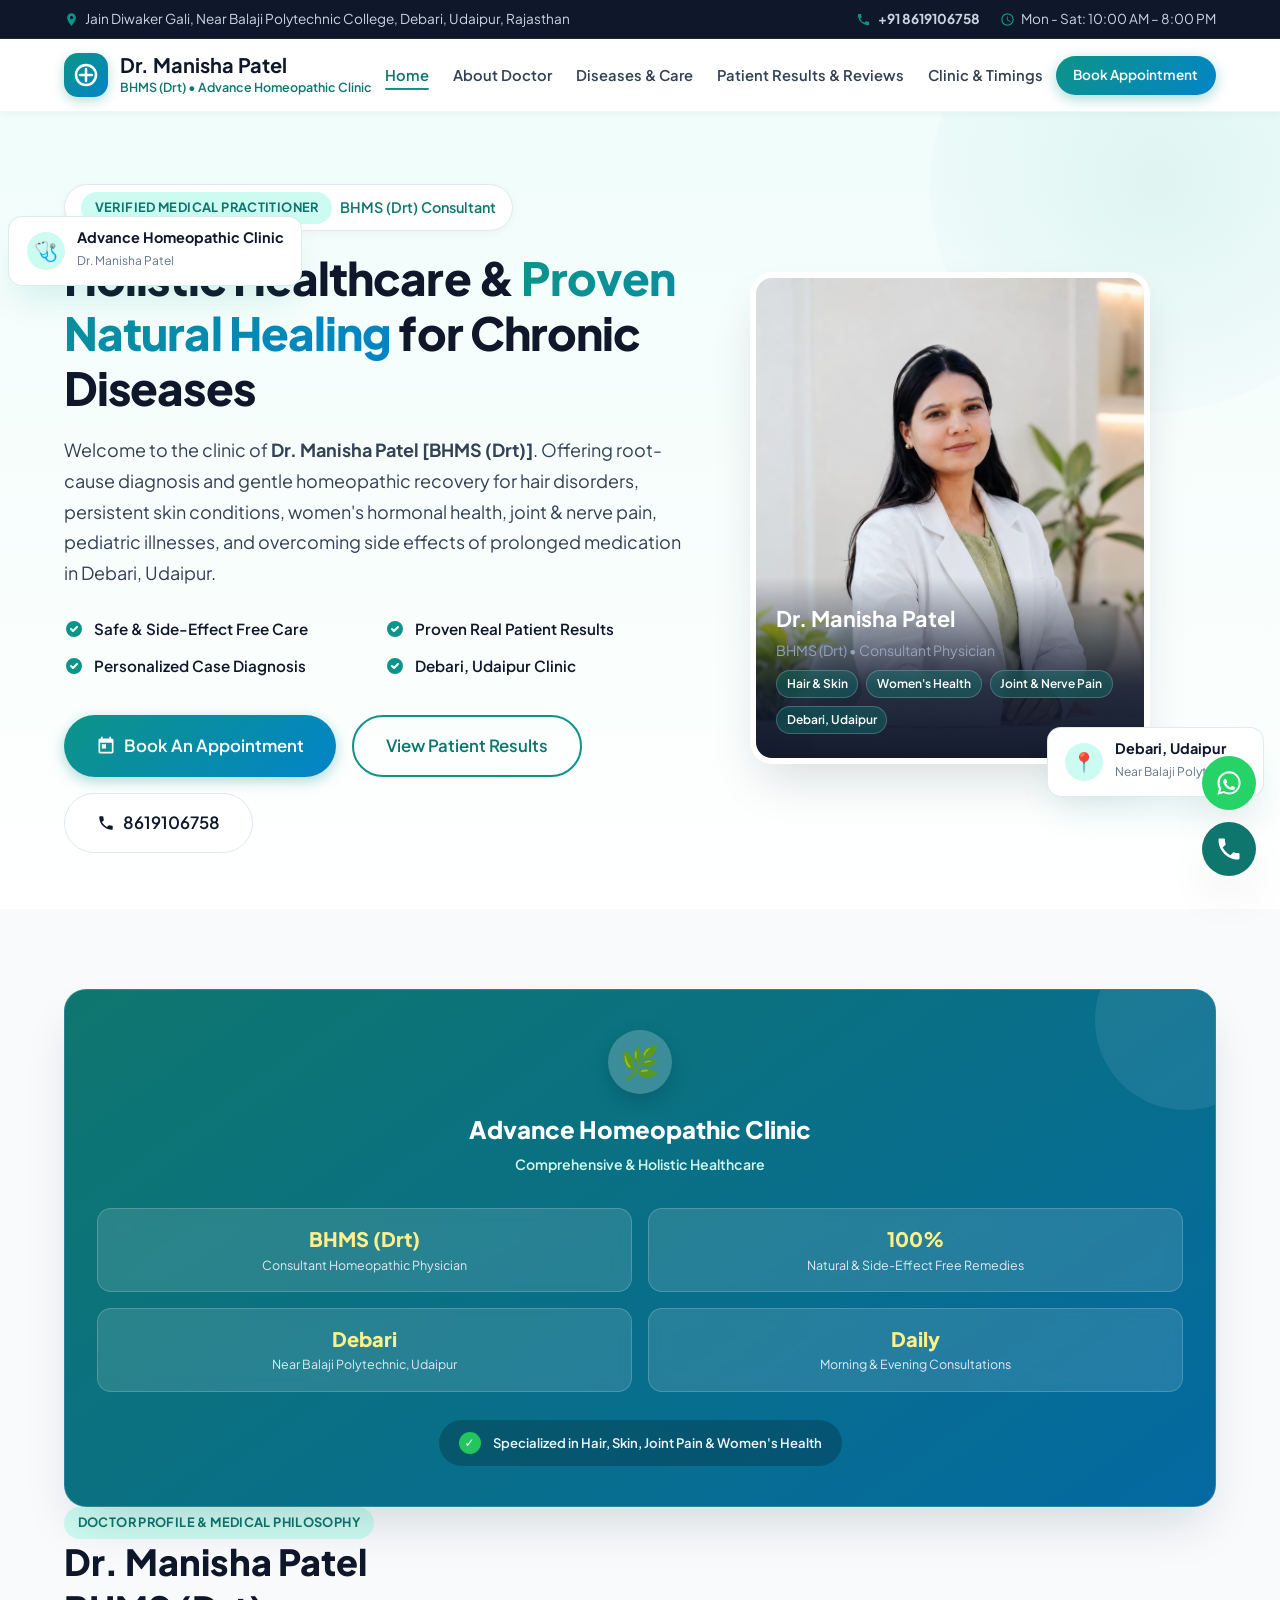
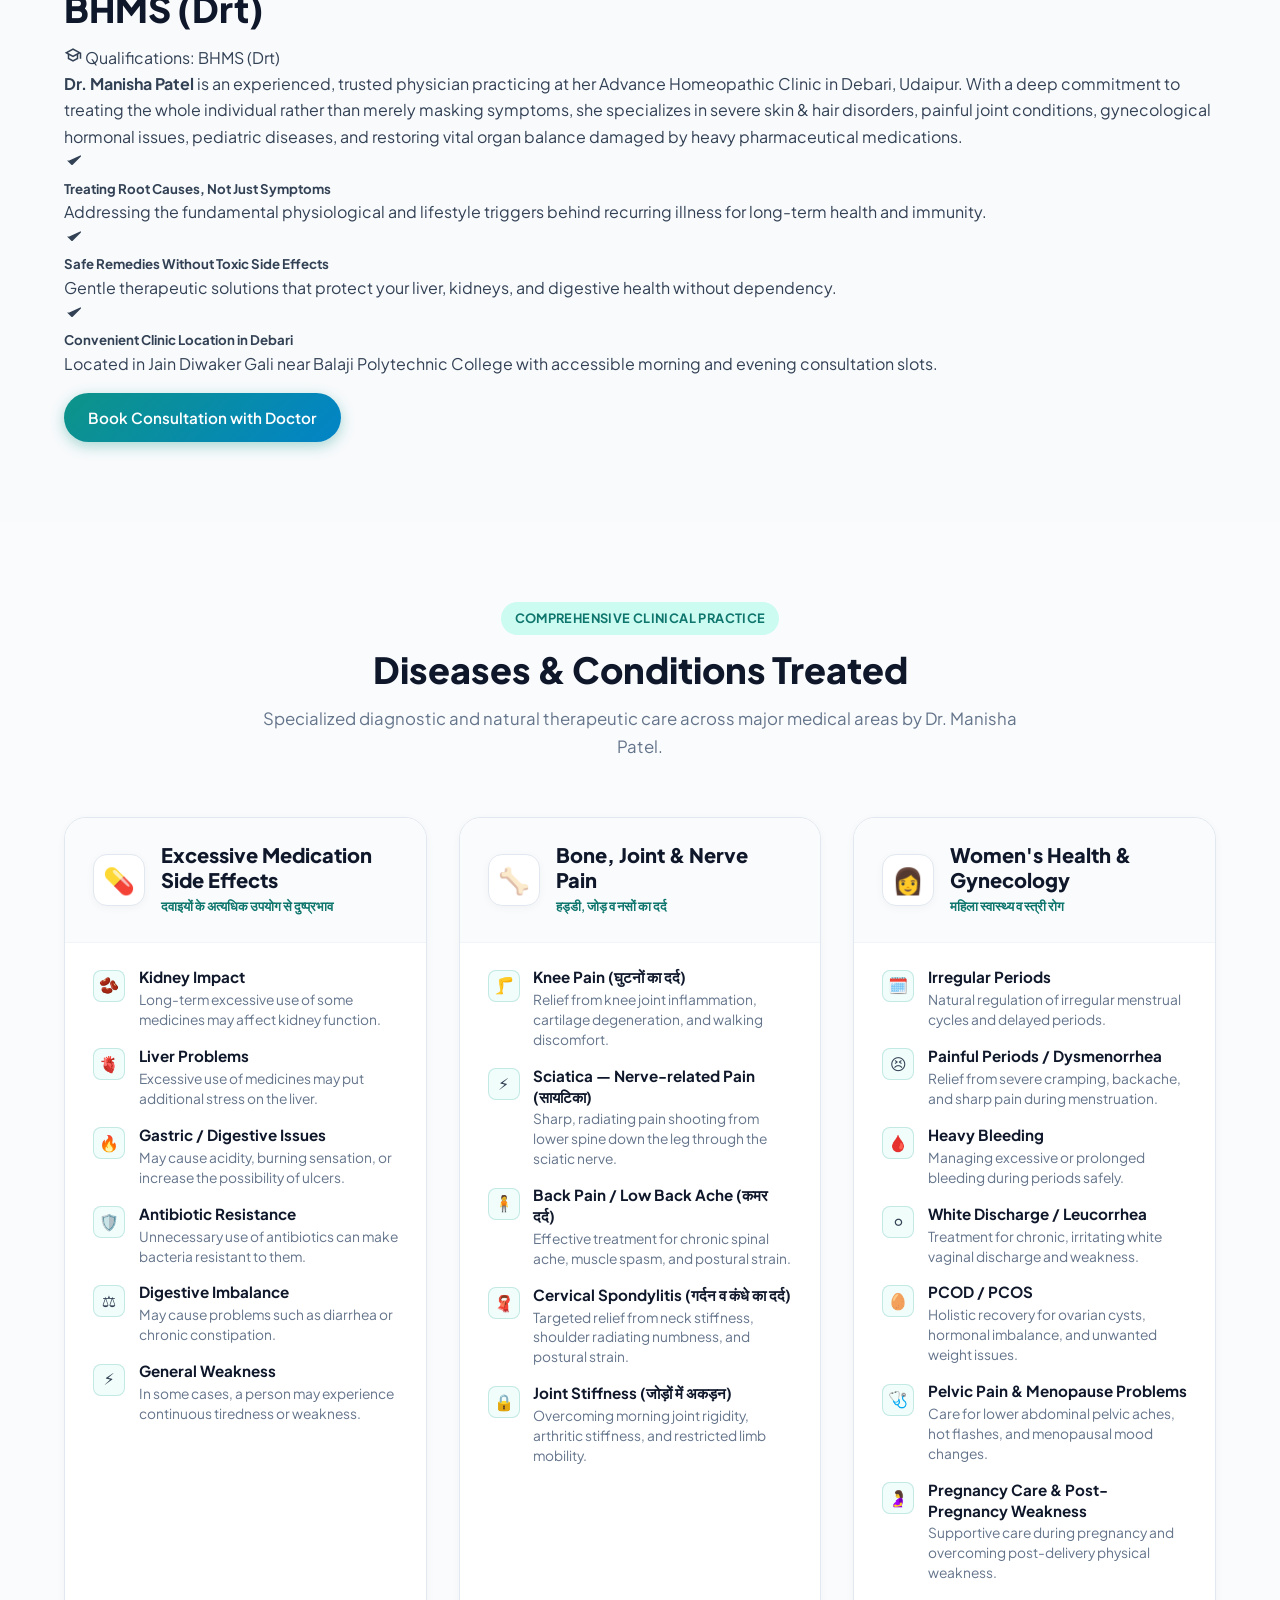
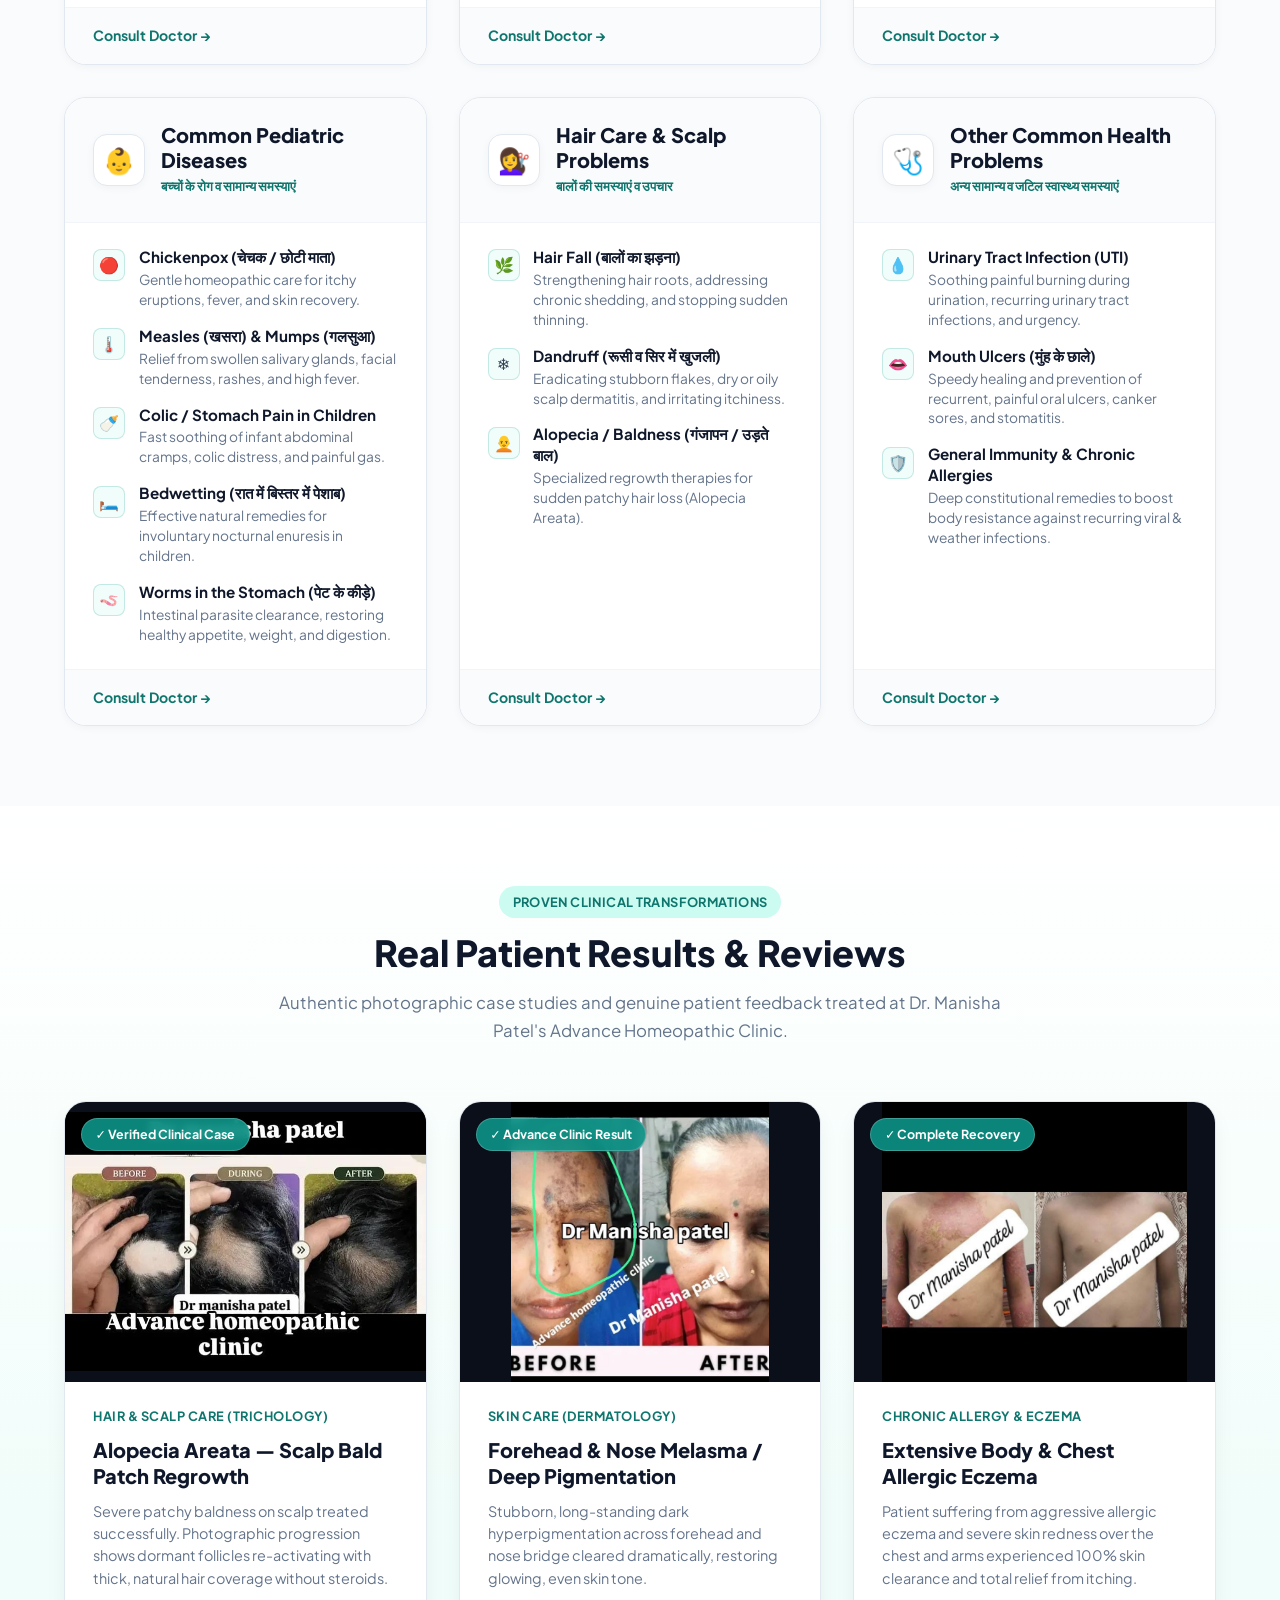
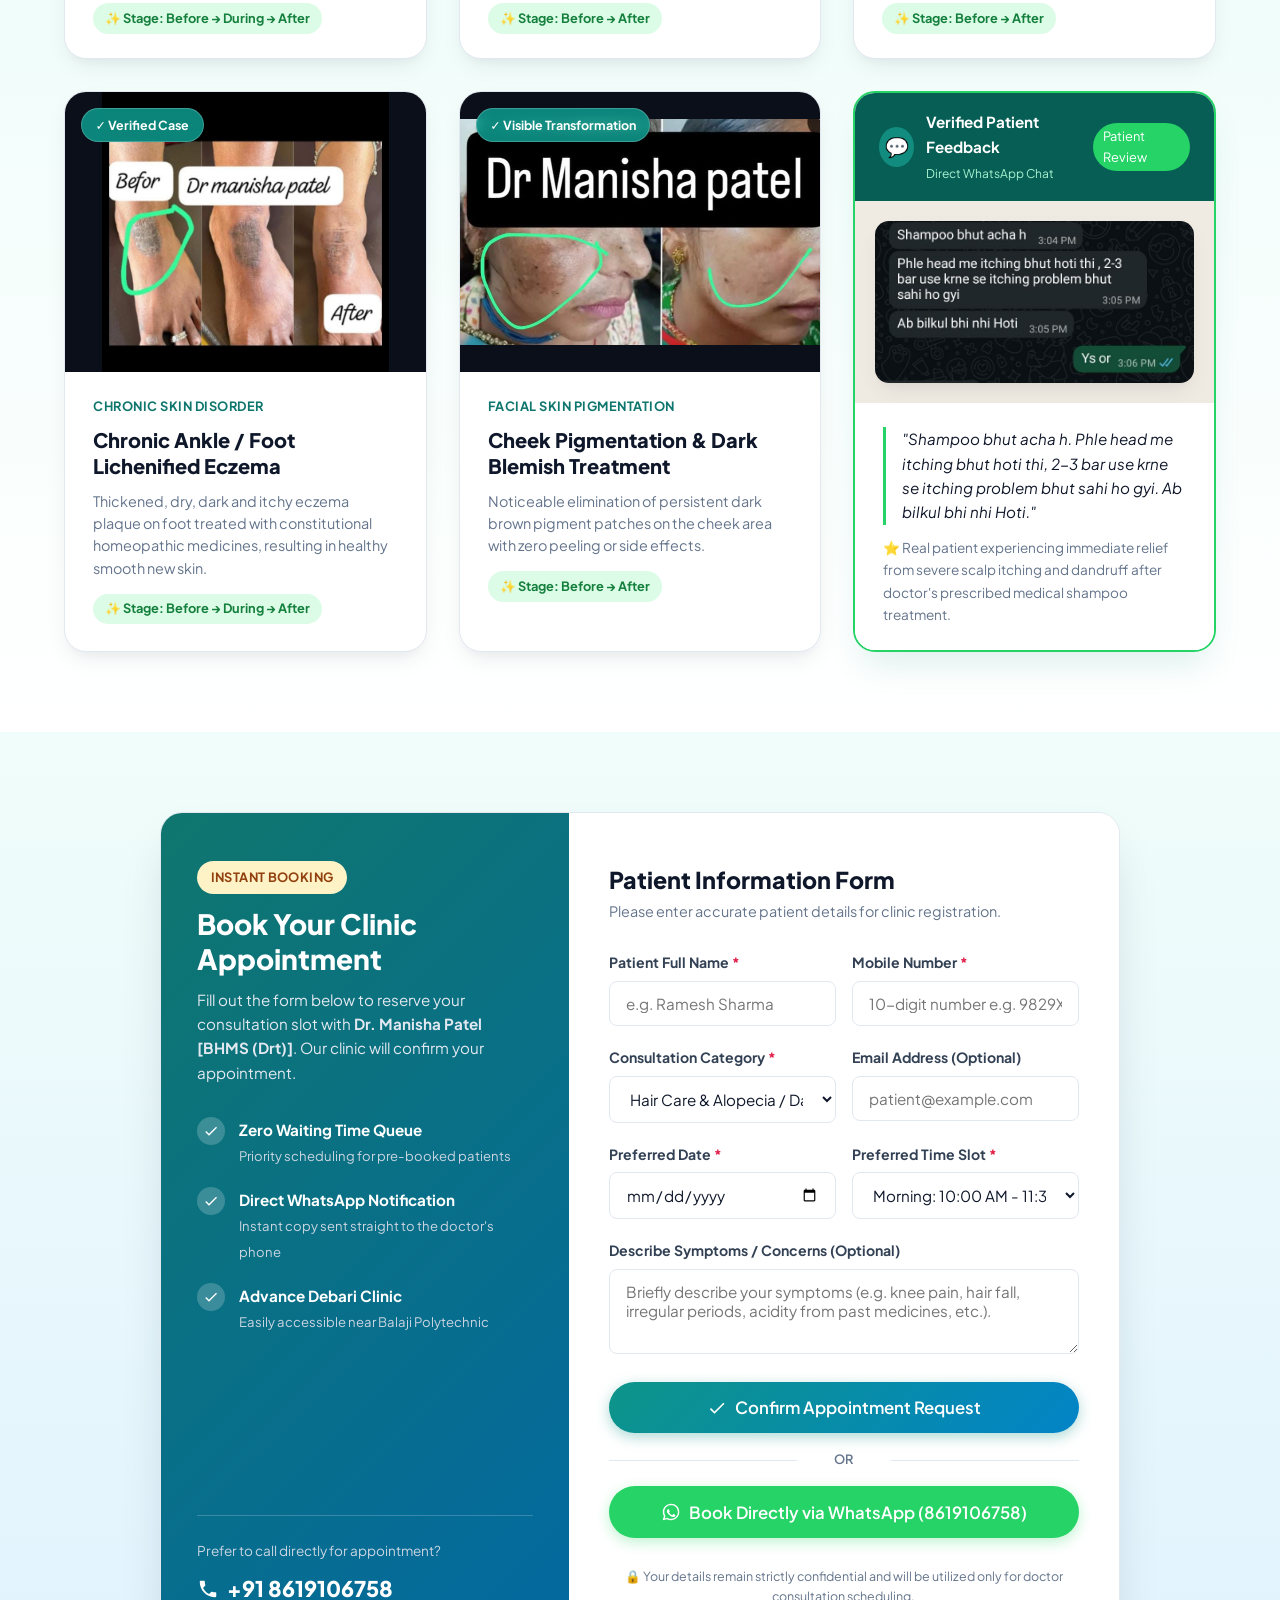
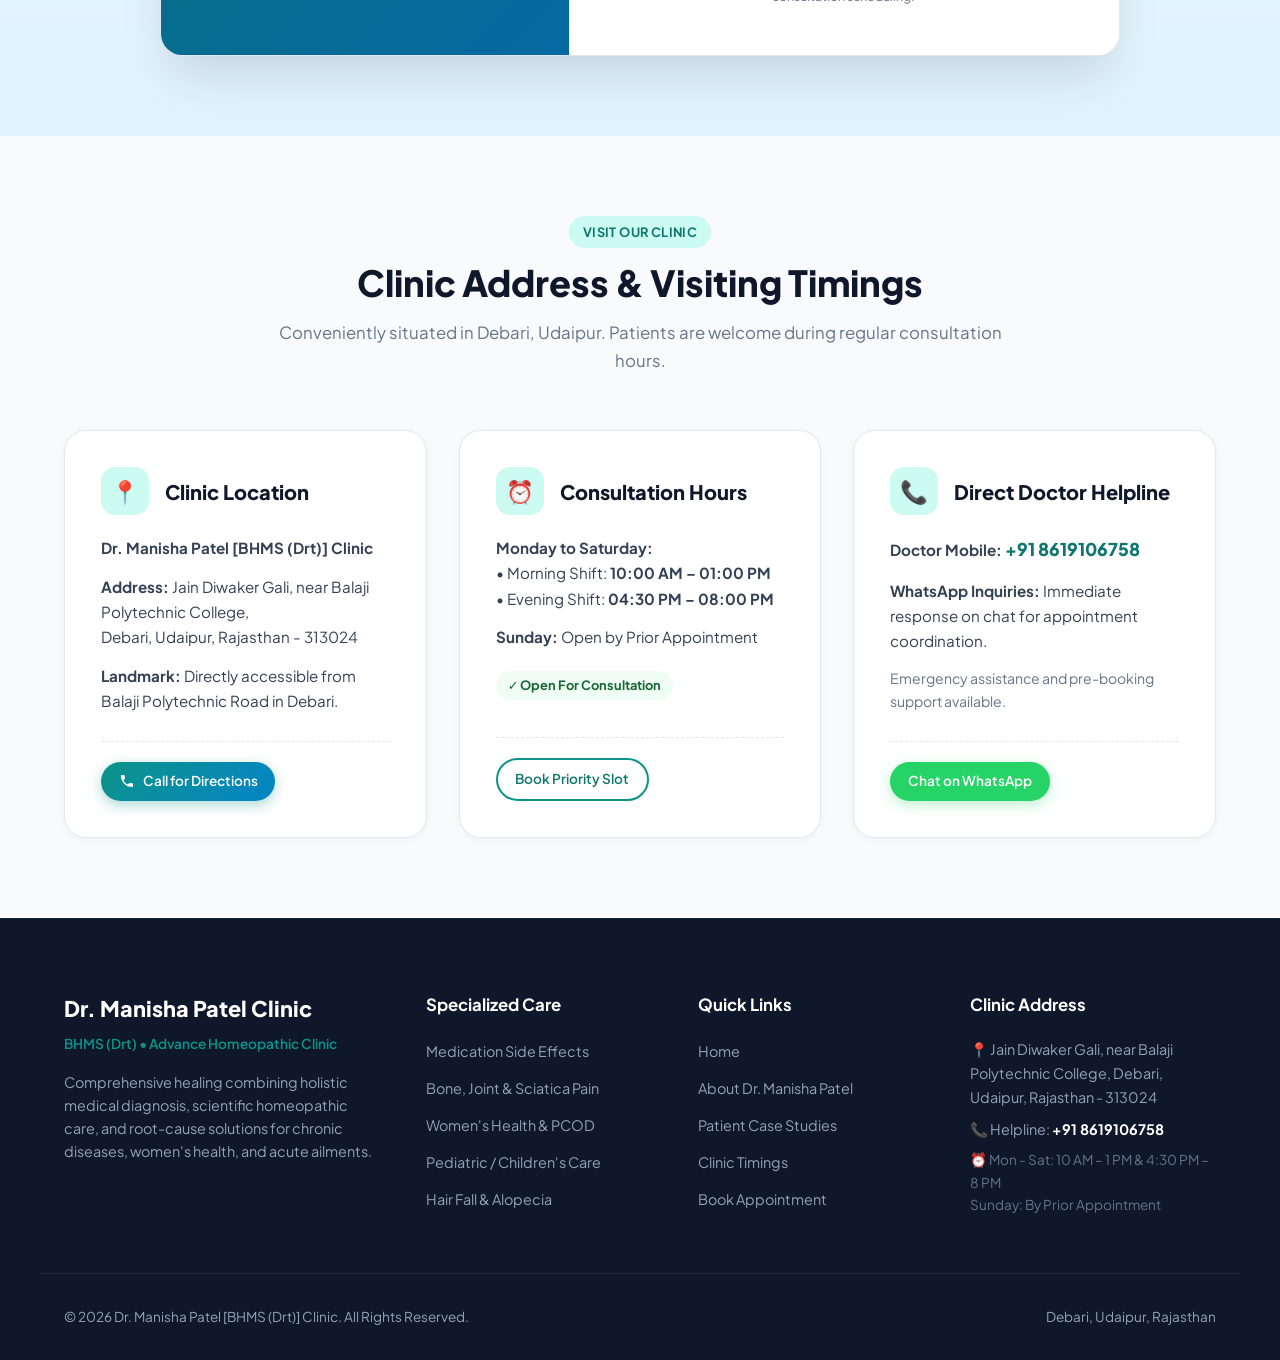
==== index.html @ d6e76f6c "Initial commit: Dr. Manisha Patel Clinic website with disease catalog, patient case studies, and app" ====
<!DOCTYPE html>
<html lang="en">
<head>
  <meta charset="UTF-8">
  <meta name="viewport" content="width=device-width, initial-scale=1.0">
  <title>Dr. Manisha Patel | BHMS (Drt) - Advance Homeopathic Clinic, Debari, Udaipur</title>
  <meta name="description" content="Official website of Dr. Manisha Patel (BHMS Drt) - Advance Homeopathic Clinic in Debari, Udaipur. Specialized in Hair, Skin, Women's Health, Joint Pain, Pediatric care and treatment of chronic side effects.">
  <meta name="keywords" content="Dr Manisha Patel, BHMS Drt, Advance Homeopathic Clinic Debari Udaipur, Hair Specialist, Skin Specialist, Joint Pain, PCOD PCOS Udaipur, Balaji Polytechnic Debari">

  <!-- Google Fonts -->
  <link rel="preconnect" href="https://fonts.googleapis.com">
  <link rel="preconnect" href="https://fonts.gstatic.com" crossorigin>
  <link href="https://fonts.googleapis.com/css2?family=Plus+Jakarta+Sans:wght@400;500;600;700;800&display=swap" rel="stylesheet">

  <!-- Custom CSS -->
  <link rel="stylesheet" href="assets/css/style.css">
</head>
<body>

  <!-- Top Announcement / Quick Contact Bar -->
  <aside class="top-bar" aria-label="Quick Contact Bar">
    <div class="container top-bar-content">
      <div class="top-bar-left">
        <span class="top-bar-item">
          <svg viewBox="0 0 24 24"><path d="M12 2C8.13 2 5 5.13 5 9c0 5.25 7 13 7 13s7-7.75 7-13c0-3.87-3.13-7-7-7zm0 9.5c-1.38 0-2.5-1.12-2.5-2.5s1.12-2.5 2.5-2.5 2.5 1.12 2.5 2.5-1.12 2.5-2.5 2.5z"/></svg>
          Jain Diwaker Gali, Near Balaji Polytechnic College, Debari, Udaipur, Rajasthan
        </span>
      </div>
      <div class="top-bar-right">
        <a href="tel:8619106758" class="top-bar-item">
          <svg viewBox="0 0 24 24"><path d="M6.62 10.79c1.44 2.83 3.76 5.14 6.59 6.59l2.2-2.2c.27-.27.67-.36 1.02-.24 1.12.37 2.33.57 3.57.57.55 0 1 .45 1 1V20c0 .55-.45 1-1 1-9.39 0-17-7.61-17-17 0-.55.45-1 1-1h3.5c.55 0 1 .45 1 1 0 1.25.2 2.45.57 3.57.11.35.03.74-.25 1.02l-2.2 2.2z"/></svg>
          <strong>+91 8619106758</strong>
        </a>
        <span class="top-bar-item">
          <svg viewBox="0 0 24 24"><path d="M11.99 2C6.47 2 2 6.48 2 12s4.47 10 9.99 10C17.52 22 22 17.52 22 12S17.52 2 11.99 2zM12 20c-4.42 0-8-3.58-8-8s3.58-8 8-8 8 3.58 8 8-3.58 8-8 8zm.5-13H11v6l5.25 3.15.75-1.23-4.5-2.67z"/></svg>
          Mon - Sat: 10:00 AM – 8:00 PM
        </span>
      </div>
    </div>
  </aside>

  <!-- Main Navigation Header -->
  <header class="site-header">
    <div class="container nav-container">
      <a href="#home" class="brand-logo">
        <div class="brand-icon">
          <svg viewBox="0 0 24 24" fill="none" stroke="currentColor" stroke-width="2.5" stroke-linecap="round" stroke-linejoin="round">
            <path d="M12 6v12M6 12h12"/>
            <circle cx="12" cy="12" r="10"/>
          </svg>
        </div>
        <div class="brand-text">
          <h1>Dr. Manisha Patel</h1>
          <span>BHMS (Drt) • Advance Homeopathic Clinic</span>
        </div>
      </a>

      <!-- Desktop & Mobile Nav Menu -->
      <nav>
        <ul class="nav-menu" id="navMenu">
          <li><a href="#home" class="nav-link active">Home</a></li>
          <li><a href="#about" class="nav-link">About Doctor</a></li>
          <li><a href="#treatments" class="nav-link">Diseases &amp; Care</a></li>
          <li><a href="#patient-results" class="nav-link">Patient Results &amp; Reviews</a></li>
          <li><a href="#location" class="nav-link">Clinic &amp; Timings</a></li>
        </ul>
      </nav>

      <div class="nav-actions">
        <a href="#appointment" class="btn btn-primary btn-sm">Book Appointment</a>
        <button class="mobile-toggle" id="mobileToggle" aria-label="Toggle navigation menu">
          <svg width="26" height="26" fill="currentColor" viewBox="0 0 24 24">
            <path d="M3 18h18v-2H3v2zm0-5h18v-2H3v2zm0-7v2h18V6H3z"/>
          </svg>
        </button>
      </div>
    </div>
  </header>

  <!-- Hero Section -->
  <section id="home" class="hero-section">
    <div class="container hero-grid">
      <!-- Left Content -->
      <div class="hero-content">
        <div class="hero-doctor-badge">
          <span class="badge badge-teal">Verified Medical Practitioner</span>
          <span>BHMS (Drt) Consultant</span>
        </div>

        <h2 class="hero-title">
          Holistic Healthcare &amp; <span class="highlight">Proven Natural Healing</span> for Chronic Diseases
        </h2>

        <p class="hero-desc">
          Welcome to the clinic of <strong>Dr. Manisha Patel [BHMS (Drt)]</strong>. Offering root-cause diagnosis and gentle homeopathic recovery for hair disorders, persistent skin conditions, women's hormonal health, joint &amp; nerve pain, pediatric illnesses, and overcoming side effects of prolonged medication in Debari, Udaipur.
        </p>

        <div class="hero-features">
          <div class="hero-feature-item">
            <svg width="20" height="20" fill="currentColor" viewBox="0 0 20 20"><path fill-rule="evenodd" d="M10 18a8 8 0 100-16 8 8 0 000 16zm3.707-9.293a1 1 0 00-1.414-1.414L9 10.586 7.707 9.293a1 1 0 00-1.414 1.414l2 2a1 1 0 001.414 0l4-4z" clip-rule="evenodd"/></svg>
            <span>Safe &amp; Side-Effect Free Care</span>
          </div>
          <div class="hero-feature-item">
            <svg width="20" height="20" fill="currentColor" viewBox="0 0 20 20"><path fill-rule="evenodd" d="M10 18a8 8 0 100-16 8 8 0 000 16zm3.707-9.293a1 1 0 00-1.414-1.414L9 10.586 7.707 9.293a1 1 0 00-1.414 1.414l2 2a1 1 0 001.414 0l4-4z" clip-rule="evenodd"/></svg>
            <span>Proven Real Patient Results</span>
          </div>
          <div class="hero-feature-item">
            <svg width="20" height="20" fill="currentColor" viewBox="0 0 20 20"><path fill-rule="evenodd" d="M10 18a8 8 0 100-16 8 8 0 000 16zm3.707-9.293a1 1 0 00-1.414-1.414L9 10.586 7.707 9.293a1 1 0 00-1.414 1.414l2 2a1 1 0 001.414 0l4-4z" clip-rule="evenodd"/></svg>
            <span>Personalized Case Diagnosis</span>
          </div>
          <div class="hero-feature-item">
            <svg width="20" height="20" fill="currentColor" viewBox="0 0 20 20"><path fill-rule="evenodd" d="M10 18a8 8 0 100-16 8 8 0 000 16zm3.707-9.293a1 1 0 00-1.414-1.414L9 10.586 7.707 9.293a1 1 0 00-1.414 1.414l2 2a1 1 0 001.414 0l4-4z" clip-rule="evenodd"/></svg>
            <span>Debari, Udaipur Clinic</span>
          </div>
        </div>

        <div class="hero-cta-group">
          <a href="#appointment" class="btn btn-primary btn-lg">
            <svg width="20" height="20" fill="currentColor" viewBox="0 0 24 24"><path d="M19 3h-1V1h-2v2H8V1H6v2H5c-1.11 0-2 .9-2 2v14c0 1.1.89 2 2 2h14c1.1 0 2-.9 2-2V5c0-1.1-.9-2-2-2zm0 16H5V8h14v11zM7 10h5v5H7z"/></svg>
            Book An Appointment
          </a>
          <a href="#patient-results" class="btn btn-outline btn-lg">
            View Patient Results
          </a>
          <a href="tel:8619106758" class="btn btn-phone btn-lg">
            <svg width="18" height="18" fill="currentColor" viewBox="0 0 24 24"><path d="M6.62 10.79c1.44 2.83 3.76 5.14 6.59 6.59l2.2-2.2c.27-.27.67-.36 1.02-.24 1.12.37 2.33.57 3.57.57.55 0 1 .45 1 1V20c0 .55-.45 1-1 1-9.39 0-17-7.61-17-17 0-.55.45-1 1-1h3.5c.55 0 1 .45 1 1 0 1.25.2 2.45.57 3.57.11.35.03.74-.25 1.02l-2.2 2.2z"/></svg>
            8619106758
          </a>
        </div>
      </div>

      <!-- Right Doctor Portrait Card -->
      <div class="hero-image-wrapper">
        <div class="floating-badge badge-top-left">
          <div class="floating-badge-icon">🩺</div>
          <div class="floating-badge-text">
            <strong>Advance Homeopathic Clinic</strong>
            <span>Dr. Manisha Patel</span>
          </div>
        </div>

        <div class="doctor-photo-card">
          <img src="assets/images/dr-manisha.jpg" alt="Dr. Manisha Patel BHMS Drt" width="400" height="480">
          <div class="photo-overlay-info">
            <h3>Dr. Manisha Patel</h3>
            <p>BHMS (Drt) • Consultant Physician</p>
            <div class="photo-specialties">
              <span>Hair &amp; Skin</span>
              <span>Women's Health</span>
              <span>Joint &amp; Nerve Pain</span>
              <span>Debari, Udaipur</span>
            </div>
          </div>
        </div>

        <div class="floating-badge badge-bottom-right">
          <div class="floating-badge-icon">📍</div>
          <div class="floating-badge-text">
            <strong>Debari, Udaipur</strong>
            <span>Near Balaji Polytechnic</span>
          </div>
        </div>
      </div>
    </div>
  </section>

  <!-- About Doctor Section -->
  <section id="about" class="section section-bg">
    <div class="container about-grid">
      <div class="about-image-column">
        <div class="about-highlights-card">
          <div class="clinic-emblem">🌿</div>
          <h3>Advance Homeopathic Clinic</h3>
          <p class="emblem-subtitle">Comprehensive &amp; Holistic Healthcare</p>
          
          <div class="about-feature-badges">
            <div class="about-feature-badge-item">
              <span class="badge-num">BHMS (Drt)</span>
              <span class="badge-lbl">Consultant Homeopathic Physician</span>
            </div>
            <div class="about-feature-badge-item">
              <span class="badge-num">100%</span>
              <span class="badge-lbl">Natural &amp; Side-Effect Free Remedies</span>
            </div>
            <div class="about-feature-badge-item">
              <span class="badge-num">Debari</span>
              <span class="badge-lbl">Near Balaji Polytechnic, Udaipur</span>
            </div>
            <div class="about-feature-badge-item">
              <span class="badge-num">Daily</span>
              <span class="badge-lbl">Morning &amp; Evening Consultations</span>
            </div>
          </div>

          <div class="about-trust-callout">
            <div class="trust-check-icon">✓</div>
            <span>Specialized in Hair, Skin, Joint Pain &amp; Women's Health</span>
          </div>
        </div>
      </div>

      <div class="about-content">
        <span class="badge badge-teal">Doctor Profile &amp; Medical Philosophy</span>
        <h2 class="section-title">Dr. Manisha Patel <br><span class="highlight">BHMS (Drt)</span></h2>
        
        <div class="credentials-pill">
          <svg width="18" height="18" fill="currentColor" viewBox="0 0 24 24"><path d="M12 3L1 9l4 2.18v6L12 21l7-3.82v-6l2-1.09V17h2V9L12 3zm6.82 6L12 12.72 5.18 9 12 5.28 18.82 9zM17 15.99l-5 2.73-5-2.73v-3.72L12 15l5-2.73v3.72z"/></svg>
          <span>Qualifications: BHMS (Drt)</span>
        </div>

        <p class="about-bio">
          <strong>Dr. Manisha Patel</strong> is an experienced, trusted physician practicing at her Advance Homeopathic Clinic in Debari, Udaipur. With a deep commitment to treating the whole individual rather than merely masking symptoms, she specializes in severe skin &amp; hair disorders, painful joint conditions, gynecological hormonal issues, pediatric diseases, and restoring vital organ balance damaged by heavy pharmaceutical medications.
        </p>

        <div class="about-points">
          <div class="about-point-item">
            <div class="about-point-icon">
              <svg width="20" height="20" fill="currentColor" viewBox="0 0 20 20"><path fill-rule="evenodd" d="M16.707 5.293a1 1 0 010 1.414l-8 8a1 1 0 01-1.414 0l-4-4a1 1 0 011.414 0z" clip-rule="evenodd"/></svg>
            </div>
            <div class="about-point-text">
              <h5>Treating Root Causes, Not Just Symptoms</h5>
              <p>Addressing the fundamental physiological and lifestyle triggers behind recurring illness for long-term health and immunity.</p>
            </div>
          </div>

          <div class="about-point-item">
            <div class="about-point-icon">
              <svg width="20" height="20" fill="currentColor" viewBox="0 0 20 20"><path fill-rule="evenodd" d="M16.707 5.293a1 1 0 010 1.414l-8 8a1 1 0 01-1.414 0l-4-4a1 1 0 011.414 0z" clip-rule="evenodd"/></svg>
            </div>
            <div class="about-point-text">
              <h5>Safe Remedies Without Toxic Side Effects</h5>
              <p>Gentle therapeutic solutions that protect your liver, kidneys, and digestive health without dependency.</p>
            </div>
          </div>

          <div class="about-point-item">
            <div class="about-point-icon">
              <svg width="20" height="20" fill="currentColor" viewBox="0 0 20 20"><path fill-rule="evenodd" d="M16.707 5.293a1 1 0 010 1.414l-8 8a1 1 0 01-1.414 0l-4-4a1 1 0 011.414 0z" clip-rule="evenodd"/></svg>
            </div>
            <div class="about-point-text">
              <h5>Convenient Clinic Location in Debari</h5>
              <p>Located in Jain Diwaker Gali near Balaji Polytechnic College with accessible morning and evening consultation slots.</p>
            </div>
          </div>
        </div>

        <div style="margin-top: 1rem;">
          <a href="#appointment" class="btn btn-primary">Book Consultation with Doctor</a>
        </div>
      </div>
    </div>
  </section>

  <!-- Specialized Diseases & Treatment Categories Section -->
  <section id="treatments" class="section">
    <div class="container">
      <div class="section-header">
        <span class="badge badge-teal">Comprehensive Clinical Practice</span>
        <h2 class="section-title">Diseases &amp; Conditions Treated</h2>
        <p class="section-subtitle">Specialized diagnostic and natural therapeutic care across major medical areas by Dr. Manisha Patel.</p>
      </div>

      <div class="disease-categories-grid">

        <!-- Category 1: Medication Side Effects -->
        <div class="disease-category-card">
          <div class="disease-card-header">
            <div class="disease-card-icon">💊</div>
            <div class="disease-card-title-group">
              <h3>Excessive Medication Side Effects</h3>
              <span>दवाइयों के अत्यधिक उपयोग से दुष्प्रभाव</span>
            </div>
          </div>
          <ul class="disease-items-list">
            <li class="disease-item">
              <div class="disease-item-sign">🫘</div>
              <div class="disease-item-content">
                <strong>Kidney Impact</strong>
                <p>Long-term excessive use of some medicines may affect kidney function.</p>
              </div>
            </li>
            <li class="disease-item">
              <div class="disease-item-sign">🫀</div>
              <div class="disease-item-content">
                <strong>Liver Problems</strong>
                <p>Excessive use of medicines may put additional stress on the liver.</p>
              </div>
            </li>
            <li class="disease-item">
              <div class="disease-item-sign">🔥</div>
              <div class="disease-item-content">
                <strong>Gastric / Digestive Issues</strong>
                <p>May cause acidity, burning sensation, or increase the possibility of ulcers.</p>
              </div>
            </li>
            <li class="disease-item">
              <div class="disease-item-sign">🛡️</div>
              <div class="disease-item-content">
                <strong>Antibiotic Resistance</strong>
                <p>Unnecessary use of antibiotics can make bacteria resistant to them.</p>
              </div>
            </li>
            <li class="disease-item">
              <div class="disease-item-sign">⚖️</div>
              <div class="disease-item-content">
                <strong>Digestive Imbalance</strong>
                <p>May cause problems such as diarrhea or chronic constipation.</p>
              </div>
            </li>
            <li class="disease-item">
              <div class="disease-item-sign">⚡</div>
              <div class="disease-item-content">
                <strong>General Weakness</strong>
                <p>In some cases, a person may experience continuous tiredness or weakness.</p>
              </div>
            </li>
          </ul>
          <div class="disease-card-footer">
            <a href="#appointment">Consult Doctor &rarr;</a>
          </div>
        </div>

        <!-- Category 2: Bone, Joint & Nerve Pain -->
        <div class="disease-category-card">
          <div class="disease-card-header">
            <div class="disease-card-icon">🦴</div>
            <div class="disease-card-title-group">
              <h3>Bone, Joint &amp; Nerve Pain</h3>
              <span>हड्डी, जोड़ व नसों का दर्द</span>
            </div>
          </div>
          <ul class="disease-items-list">
            <li class="disease-item">
              <div class="disease-item-sign">🦵</div>
              <div class="disease-item-content">
                <strong>Knee Pain (घुटनों का दर्द)</strong>
                <p>Relief from knee joint inflammation, cartilage degeneration, and walking discomfort.</p>
              </div>
            </li>
            <li class="disease-item">
              <div class="disease-item-sign">⚡</div>
              <div class="disease-item-content">
                <strong>Sciatica — Nerve-related Pain (सायटिका)</strong>
                <p>Sharp, radiating pain shooting from lower spine down the leg through the sciatic nerve.</p>
              </div>
            </li>
            <li class="disease-item">
              <div class="disease-item-sign">🧍</div>
              <div class="disease-item-content">
                <strong>Back Pain / Low Back Ache (कमर दर्द)</strong>
                <p>Effective treatment for chronic spinal ache, muscle spasm, and postural strain.</p>
              </div>
            </li>
            <li class="disease-item">
              <div class="disease-item-sign">🧣</div>
              <div class="disease-item-content">
                <strong>Cervical Spondylitis (गर्दन व कंधे का दर्द)</strong>
                <p>Targeted relief from neck stiffness, shoulder radiating numbness, and postural strain.</p>
              </div>
            </li>
            <li class="disease-item">
              <div class="disease-item-sign">🔒</div>
              <div class="disease-item-content">
                <strong>Joint Stiffness (जोड़ों में अकड़न)</strong>
                <p>Overcoming morning joint rigidity, arthritic stiffness, and restricted limb mobility.</p>
              </div>
            </li>
          </ul>
          <div class="disease-card-footer">
            <a href="#appointment">Consult Doctor &rarr;</a>
          </div>
        </div>

        <!-- Category 3: Women's Health & Gynecological Issues -->
        <div class="disease-category-card">
          <div class="disease-card-header">
            <div class="disease-card-icon">👩</div>
            <div class="disease-card-title-group">
              <h3>Women's Health &amp; Gynecology</h3>
              <span>महिला स्वास्थ्य व स्त्री रोग</span>
            </div>
          </div>
          <ul class="disease-items-list">
            <li class="disease-item">
              <div class="disease-item-sign">🗓️</div>
              <div class="disease-item-content">
                <strong>Irregular Periods</strong>
                <p>Natural regulation of irregular menstrual cycles and delayed periods.</p>
              </div>
            </li>
            <li class="disease-item">
              <div class="disease-item-sign">😣</div>
              <div class="disease-item-content">
                <strong>Painful Periods / Dysmenorrhea</strong>
                <p>Relief from severe cramping, backache, and sharp pain during menstruation.</p>
              </div>
            </li>
            <li class="disease-item">
              <div class="disease-item-sign">🩸</div>
              <div class="disease-item-content">
                <strong>Heavy Bleeding</strong>
                <p>Managing excessive or prolonged bleeding during periods safely.</p>
              </div>
            </li>
            <li class="disease-item">
              <div class="disease-item-sign">⚪</div>
              <div class="disease-item-content">
                <strong>White Discharge / Leucorrhea</strong>
                <p>Treatment for chronic, irritating white vaginal discharge and weakness.</p>
              </div>
            </li>
            <li class="disease-item">
              <div class="disease-item-sign">🥚</div>
              <div class="disease-item-content">
                <strong>PCOD / PCOS</strong>
                <p>Holistic recovery for ovarian cysts, hormonal imbalance, and unwanted weight issues.</p>
              </div>
            </li>
            <li class="disease-item">
              <div class="disease-item-sign">🩺</div>
              <div class="disease-item-content">
                <strong>Pelvic Pain &amp; Menopause Problems</strong>
                <p>Care for lower abdominal pelvic aches, hot flashes, and menopausal mood changes.</p>
              </div>
            </li>
            <li class="disease-item">
              <div class="disease-item-sign">🤰</div>
              <div class="disease-item-content">
                <strong>Pregnancy Care &amp; Post-Pregnancy Weakness</strong>
                <p>Supportive care during pregnancy and overcoming post-delivery physical weakness.</p>
              </div>
            </li>
          </ul>
          <div class="disease-card-footer">
            <a href="#appointment">Consult Doctor &rarr;</a>
          </div>
        </div>

        <!-- Category 4: Pediatric / Children's Diseases -->
        <div class="disease-category-card">
          <div class="disease-card-header">
            <div class="disease-card-icon">👶</div>
            <div class="disease-card-title-group">
              <h3>Common Pediatric Diseases</h3>
              <span>बच्चों के रोग व सामान्य समस्याएं</span>
            </div>
          </div>
          <ul class="disease-items-list">
            <li class="disease-item">
              <div class="disease-item-sign">🔴</div>
              <div class="disease-item-content">
                <strong>Chickenpox (चेचक / छोटी माता)</strong>
                <p>Gentle homeopathic care for itchy eruptions, fever, and skin recovery.</p>
              </div>
            </li>
            <li class="disease-item">
              <div class="disease-item-sign">🌡️</div>
              <div class="disease-item-content">
                <strong>Measles (खसरा) &amp; Mumps (गलसुआ)</strong>
                <p>Relief from swollen salivary glands, facial tenderness, rashes, and high fever.</p>
              </div>
            </li>
            <li class="disease-item">
              <div class="disease-item-sign">🍼</div>
              <div class="disease-item-content">
                <strong>Colic / Stomach Pain in Children</strong>
                <p>Fast soothing of infant abdominal cramps, colic distress, and painful gas.</p>
              </div>
            </li>
            <li class="disease-item">
              <div class="disease-item-sign">🛏️</div>
              <div class="disease-item-content">
                <strong>Bedwetting (रात में बिस्तर में पेशाब)</strong>
                <p>Effective natural remedies for involuntary nocturnal enuresis in children.</p>
              </div>
            </li>
            <li class="disease-item">
              <div class="disease-item-sign">🪱</div>
              <div class="disease-item-content">
                <strong>Worms in the Stomach (पेट के कीड़े)</strong>
                <p>Intestinal parasite clearance, restoring healthy appetite, weight, and digestion.</p>
              </div>
            </li>
          </ul>
          <div class="disease-card-footer">
            <a href="#appointment">Consult Doctor &rarr;</a>
          </div>
        </div>

        <!-- Category 5: Hair Care & Hair Problems -->
        <div class="disease-category-card">
          <div class="disease-card-header">
            <div class="disease-card-icon">💇‍♀️</div>
            <div class="disease-card-title-group">
              <h3>Hair Care &amp; Scalp Problems</h3>
              <span>बालों की समस्याएं व उपचार</span>
            </div>
          </div>
          <ul class="disease-items-list">
            <li class="disease-item">
              <div class="disease-item-sign">🌿</div>
              <div class="disease-item-content">
                <strong>Hair Fall (बालों का झड़ना)</strong>
                <p>Strengthening hair roots, addressing chronic shedding, and stopping sudden thinning.</p>
              </div>
            </li>
            <li class="disease-item">
              <div class="disease-item-sign">❄️</div>
              <div class="disease-item-content">
                <strong>Dandruff (रूसी व सिर में खुजली)</strong>
                <p>Eradicating stubborn flakes, dry or oily scalp dermatitis, and irritating itchiness.</p>
              </div>
            </li>
            <li class="disease-item">
              <div class="disease-item-sign">🧑‍🦲</div>
              <div class="disease-item-content">
                <strong>Alopecia / Baldness (गंजापन / उड़ते बाल)</strong>
                <p>Specialized regrowth therapies for sudden patchy hair loss (Alopecia Areata).</p>
              </div>
            </li>
          </ul>
          <div class="disease-card-footer">
            <a href="#appointment">Consult Doctor &rarr;</a>
          </div>
        </div>

        <!-- Category 6: Other Health Problems -->
        <div class="disease-category-card">
          <div class="disease-card-header">
            <div class="disease-card-icon">🩺</div>
            <div class="disease-card-title-group">
              <h3>Other Common Health Problems</h3>
              <span>अन्य सामान्य व जटिल स्वास्थ्य समस्याएं</span>
            </div>
          </div>
          <ul class="disease-items-list">
            <li class="disease-item">
              <div class="disease-item-sign">💧</div>
              <div class="disease-item-content">
                <strong>Urinary Tract Infection (UTI)</strong>
                <p>Soothing painful burning during urination, recurring urinary tract infections, and urgency.</p>
              </div>
            </li>
            <li class="disease-item">
              <div class="disease-item-sign">👄</div>
              <div class="disease-item-content">
                <strong>Mouth Ulcers (मुंह के छाले)</strong>
                <p>Speedy healing and prevention of recurrent, painful oral ulcers, canker sores, and stomatitis.</p>
              </div>
            </li>
            <li class="disease-item">
              <div class="disease-item-sign">🛡️</div>
              <div class="disease-item-content">
                <strong>General Immunity &amp; Chronic Allergies</strong>
                <p>Deep constitutional remedies to boost body resistance against recurring viral &amp; weather infections.</p>
              </div>
            </li>
          </ul>
          <div class="disease-card-footer">
            <a href="#appointment">Consult Doctor &rarr;</a>
          </div>
        </div>

      </div>
    </div>
  </section>

  <!-- Real Patient Results & Reviews Gallery Section (New) -->
  <section id="patient-results" class="results-section">
    <div class="container">
      <div class="section-header">
        <span class="badge badge-teal">Proven Clinical Transformations</span>
        <h2 class="section-title">Real Patient Results &amp; Reviews</h2>
        <p class="section-subtitle">Authentic photographic case studies and genuine patient feedback treated at Dr. Manisha Patel's Advance Homeopathic Clinic.</p>
      </div>

      <div class="results-grid">

        <!-- Case 1: Alopecia Areata -->
        <div class="result-card">
          <div class="result-image-holder">
            <img src="assets/images/case_alopecia_scalp.jpg" alt="Alopecia Areata Hair Regrowth Result - Dr. Manisha Patel">
            <span class="result-badge-tag verified">✓ Verified Clinical Case</span>
          </div>
          <div class="result-card-body">
            <span class="result-category-label">Hair &amp; Scalp Care (Trichology)</span>
            <h4>Alopecia Areata — Scalp Bald Patch Regrowth</h4>
            <p>Severe patchy baldness on scalp treated successfully. Photographic progression shows dormant follicles re-activating with thick, natural hair coverage without steroids.</p>
            <span class="result-outcome-badge">✨ Stage: Before &rarr; During &rarr; After</span>
          </div>
        </div>

        <!-- Case 2: Severe Melasma on Face -->
        <div class="result-card">
          <div class="result-image-holder">
            <img src="assets/images/case_melasma_face.jpg" alt="Facial Melasma Pigmentation Treatment Result - Dr. Manisha Patel">
            <span class="result-badge-tag verified">✓ Advance Clinic Result</span>
          </div>
          <div class="result-card-body">
            <span class="result-category-label">Skin Care (Dermatology)</span>
            <h4>Forehead &amp; Nose Melasma / Deep Pigmentation</h4>
            <p>Stubborn, long-standing dark hyperpigmentation across forehead and nose bridge cleared dramatically, restoring glowing, even skin tone.</p>
            <span class="result-outcome-badge">✨ Stage: Before &rarr; After</span>
          </div>
        </div>

        <!-- Case 3: Chest & Arm Eczema -->
        <div class="result-card">
          <div class="result-image-holder">
            <img src="assets/images/case_chest_eczema.jpg" alt="Chest & Body Eczema Treatment Result - Dr. Manisha Patel">
            <span class="result-badge-tag verified">✓ Complete Recovery</span>
          </div>
          <div class="result-card-body">
            <span class="result-category-label">Chronic Allergy &amp; Eczema</span>
            <h4>Extensive Body &amp; Chest Allergic Eczema</h4>
            <p>Patient suffering from aggressive allergic eczema and severe skin redness over the chest and arms experienced 100% skin clearance and total relief from itching.</p>
            <span class="result-outcome-badge">✨ Stage: Before &rarr; After</span>
          </div>
        </div>

        <!-- Case 4: Foot & Ankle Eczema -->
        <div class="result-card">
          <div class="result-image-holder">
            <img src="assets/images/case_foot_eczema.jpg" alt="Foot Eczema Treatment Result - Dr. Manisha Patel">
            <span class="result-badge-tag verified">✓ Verified Case</span>
          </div>
          <div class="result-card-body">
            <span class="result-category-label">Chronic Skin Disorder</span>
            <h4>Chronic Ankle / Foot Lichenified Eczema</h4>
            <p>Thickened, dry, dark and itchy eczema plaque on foot treated with constitutional homeopathic medicines, resulting in healthy smooth new skin.</p>
            <span class="result-outcome-badge">✨ Stage: Before &rarr; During &rarr; After</span>
          </div>
        </div>

        <!-- Case 5: Cheek Melasma Pigmentation -->
        <div class="result-card">
          <div class="result-image-holder">
            <img src="assets/images/case_cheek_pigmentation.jpg" alt="Cheek Melasma Pigmentation Result - Dr. Manisha Patel">
            <span class="result-badge-tag verified">✓ Visible Transformation</span>
          </div>
          <div class="result-card-body">
            <span class="result-category-label">Facial Skin Pigmentation</span>
            <h4>Cheek Pigmentation &amp; Dark Blemish Treatment</h4>
            <p>Noticeable elimination of persistent dark brown pigment patches on the cheek area with zero peeling or side effects.</p>
            <span class="result-outcome-badge">✨ Stage: Before &rarr; After</span>
          </div>
        </div>

        <!-- Case 6: WhatsApp Verified Review Card -->
        <div class="whatsapp-review-card">
          <div class="whatsapp-review-header">
            <div class="user-info">
              <div class="avatar">💬</div>
              <div>
                <strong>Verified Patient Feedback</strong>
                <span>Direct WhatsApp Chat</span>
              </div>
            </div>
            <span style="font-size: 0.8rem; background: #25d366; color: #fff; padding: 0.2rem 0.6rem; border-radius: 99px;">Patient Review</span>
          </div>

          <div class="whatsapp-image-container">
            <img src="assets/images/review_whatsapp_hair.jpg" alt="WhatsApp Patient Feedback - Dr. Manisha Patel Shampoo Treatment">
          </div>

          <div class="whatsapp-review-quote">
            <blockquote>
              "Shampoo bhut acha h. Phle head me itching bhut hoti thi, 2-3 bar use krne se itching problem bhut sahi ho gyi. Ab bilkul bhi nhi Hoti."
            </blockquote>
            <p style="font-size: 0.85rem; color: var(--muted); margin: 0;">
              ⭐ Real patient experiencing immediate relief from severe scalp itching and dandruff after doctor's prescribed medical shampoo treatment.
            </p>
          </div>
        </div>

      </div>
    </div>
  </section>

  <!-- Interactive Appointment Booking Section -->
  <section id="appointment" class="booking-section">
    <div class="container">
      <div class="booking-card-wrapper">
        <!-- Left Info Pane -->
        <div class="booking-info-pane">
          <div class="booking-info-top">
            <span class="badge badge-amber">Instant Booking</span>
            <h3 style="margin-top: 0.75rem;">Book Your Clinic Appointment</h3>
            <p>Fill out the form below to reserve your consultation slot with <strong>Dr. Manisha Patel [BHMS (Drt)]</strong>. Our clinic will confirm your appointment.</p>
            
            <div class="booking-perks">
              <div class="booking-perk-item">
                <div class="booking-perk-icon">
                  <svg viewBox="0 0 24 24"><path d="M9 16.17L4.83 12l-1.42 1.41L9 19 21 7l-1.41-1.41z"/></svg>
                </div>
                <div class="booking-perk-text">
                  <strong>Zero Waiting Time Queue</strong>
                  <span>Priority scheduling for pre-booked patients</span>
                </div>
              </div>

              <div class="booking-perk-item">
                <div class="booking-perk-icon">
                  <svg viewBox="0 0 24 24"><path d="M9 16.17L4.83 12l-1.42 1.41L9 19 21 7l-1.41-1.41z"/></svg>
                </div>
                <div class="booking-perk-text">
                  <strong>Direct WhatsApp Notification</strong>
                  <span>Instant copy sent straight to the doctor's phone</span>
                </div>
              </div>

              <div class="booking-perk-item">
                <div class="booking-perk-icon">
                  <svg viewBox="0 0 24 24"><path d="M9 16.17L4.83 12l-1.42 1.41L9 19 21 7l-1.41-1.41z"/></svg>
                </div>
                <div class="booking-perk-text">
                  <strong>Advance Debari Clinic</strong>
                  <span>Easily accessible near Balaji Polytechnic</span>
                </div>
              </div>
            </div>
          </div>

          <div class="booking-direct-contact">
            <p>Prefer to call directly for appointment?</p>
            <a href="tel:8619106758" class="direct-phone-link">
              <svg width="22" height="22" fill="currentColor" viewBox="0 0 24 24"><path d="M6.62 10.79c1.44 2.83 3.76 5.14 6.59 6.59l2.2-2.2c.27-.27.67-.36 1.02-.24 1.12.37 2.33.57 3.57.57.55 0 1 .45 1 1V20c0 .55-.45 1-1 1-9.39 0-17-7.61-17-17 0-.55.45-1 1-1h3.5c.55 0 1 .45 1 1 0 1.25.2 2.45.57 3.57.11.35.03.74-.25 1.02l-2.2 2.2z"/></svg>
              +91 8619106758
            </a>
          </div>
        </div>

        <!-- Right Form Pane -->
        <div class="booking-form-pane">
          <div class="booking-form-header">
            <h4>Patient Information Form</h4>
            <p>Please enter accurate patient details for clinic registration.</p>
          </div>

          <form id="appointmentForm" class="appointment-form" novalidate>
            <!-- Patient Name & Phone -->
            <div class="form-row">
              <div class="form-group">
                <label for="patientName">Patient Full Name <span class="required">*</span></label>
                <input type="text" id="patientName" class="form-control" placeholder="e.g. Ramesh Sharma" required>
              </div>
              <div class="form-group">
                <label for="patientPhone">Mobile Number <span class="required">*</span></label>
                <input type="tel" id="patientPhone" class="form-control" placeholder="10-digit number e.g. 9829XXXXXX" required>
              </div>
            </div>

            <!-- Consultation Category & Email -->
            <div class="form-row">
              <div class="form-group">
                <label for="treatmentType">Consultation Category <span class="required">*</span></label>
                <select id="treatmentType" class="form-control" required>
                  <option value="Hair Care & Alopecia">Hair Care &amp; Alopecia / Dandruff</option>
                  <option value="Skin Care & Melasma/Eczema">Skin Care (Melasma, Eczema, Allergies)</option>
                  <option value="Excessive Medication Side Effects">Excessive Medication Side Effects (Kidney/Liver/Gastric)</option>
                  <option value="Bone, Joint & Nerve Pain">Bone, Joint &amp; Nerve Pain (Knee, Sciatica, Backache)</option>
                  <option value="Women's Health & Gynecology">Women's Health &amp; Gynecology (PCOD, Periods, Hormones)</option>
                  <option value="Pediatric / Children Diseases">Pediatric / Children's Diseases (Colic, Worms, Bedwetting)</option>
                  <option value="Other Health Issues (UTI / Mouth Ulcers)">Other Health Issues (UTI / Mouth Ulcers)</option>
                  <option value="General Health Consultation">General Medical Consultation</option>
                </select>
              </div>
              <div class="form-group">
                <label for="patientEmail">Email Address (Optional)</label>
                <input type="email" id="patientEmail" class="form-control" placeholder="patient@example.com">
              </div>
            </div>

            <!-- Preferred Date & Time Slot -->
            <div class="form-row">
              <div class="form-group">
                <label for="appointmentDate">Preferred Date <span class="required">*</span></label>
                <input type="date" id="appointmentDate" class="form-control" required>
              </div>
              <div class="form-group">
                <label for="preferredTime">Preferred Time Slot <span class="required">*</span></label>
                <select id="preferredTime" class="form-control" required>
                  <option value="Morning: 10:00 AM - 11:30 AM">Morning: 10:00 AM - 11:30 AM</option>
                  <option value="Morning: 11:30 AM - 01:00 PM">Morning: 11:30 AM - 01:00 PM</option>
                  <option value="Evening: 04:30 PM - 06:30 PM">Evening: 04:30 PM - 06:30 PM</option>
                  <option value="Evening: 06:30 PM - 08:00 PM">Evening: 06:30 PM - 08:00 PM</option>
                </select>
              </div>
            </div>

            <!-- Symptoms & Notes -->
            <div class="form-group">
              <label for="patientNotes">Describe Symptoms / Concerns (Optional)</label>
              <textarea id="patientNotes" class="form-control" rows="3" placeholder="Briefly describe your symptoms (e.g. knee pain, hair fall, irregular periods, acidity from past medicines, etc.)."></textarea>
            </div>

            <!-- Action Buttons -->
            <div class="form-actions">
              <button type="submit" class="btn btn-primary btn-lg">
                <svg width="20" height="20" fill="currentColor" viewBox="0 0 24 24"><path d="M9 16.17L4.83 12l-1.42 1.41L9 19 21 7l-1.41-1.41z"/></svg>
                Confirm Appointment Request
              </button>

              <div class="or-divider">OR</div>

              <button type="button" id="whatsappBookingBtn" class="btn btn-whatsapp btn-lg">
                <svg width="20" height="20" fill="currentColor" viewBox="0 0 24 24"><path d="M12.04 2c-5.46 0-9.91 4.45-9.91 9.91 0 1.75.46 3.45 1.32 4.95L2.05 22l5.25-1.38c1.45.79 3.08 1.21 4.74 1.21 5.46 0 9.91-4.45 9.91-9.91 0-2.65-1.03-5.14-2.9-7.01A9.816 9.816 0 0012.04 2m.01 1.67c2.2 0 4.26.86 5.82 2.42a8.225 8.225 0 012.41 5.83c0 4.54-3.7 8.24-8.24 8.24-1.43 0-2.82-.37-4.04-1.08l-.29-.17-3.12.82.83-3.04-.19-.3a8.21 8.21 0 01-1.26-4.46c0-4.54 3.7-8.24 8.24-8.24m4.52 11.66c-.25-.13-1.47-.72-1.7-.81-.23-.08-.39-.13-.56.13-.17.25-.64.81-.79.97-.14.17-.29.19-.54.06-.25-.13-1.06-.39-2.02-1.25-.75-.67-1.26-1.5-1.41-1.75-.14-.25-.02-.39.11-.51.11-.11.25-.29.38-.44.13-.14.17-.25.25-.42.08-.17.04-.31-.02-.44-.06-.13-.56-1.35-.77-1.85-.2-.49-.41-.42-.56-.43h-.48c-.17 0-.44.06-.67.31-.23.25-.88.86-.88 2.1s.9 2.44 1.03 2.61c.13.17 1.77 2.7 4.29 3.79.6.26 1.07.41 1.44.53.6.19 1.15.16 1.58.1.48-.07 1.47-.6 1.68-1.18.21-.58.21-1.07.15-1.18-.07-.11-.23-.17-.48-.3z"/></svg>
                Book Directly via WhatsApp (8619106758)
              </button>
            </div>

            <p class="form-privacy-note">
              🔒 Your details remain strictly confidential and will be utilized only for doctor consultation scheduling.
            </p>
          </form>
        </div>
      </div>
    </div>
  </section>

  <!-- Clinic Location, Timings & Contact (Clean without Google Map) -->
  <section id="location" class="section section-bg">
    <div class="container">
      <div class="section-header">
        <span class="badge badge-teal">Visit Our Clinic</span>
        <h2 class="section-title">Clinic Address &amp; Visiting Timings</h2>
        <p class="section-subtitle">Conveniently situated in Debari, Udaipur. Patients are welcome during regular consultation hours.</p>
      </div>

      <div class="location-cards-row">
        <!-- Clinic Address Card -->
        <div class="location-info-card">
          <div>
            <div class="location-card-icon-title">
              <div class="location-icon-bubble">📍</div>
              <h4>Clinic Location</h4>
            </div>
            <div class="location-card-body">
              <p><strong>Dr. Manisha Patel [BHMS (Drt)] Clinic</strong></p>
              <p><strong>Address:</strong> Jain Diwaker Gali, near Balaji Polytechnic College,<br>Debari, Udaipur, Rajasthan - 313024</p>
              <p><strong>Landmark:</strong> Directly accessible from Balaji Polytechnic Road in Debari.</p>
            </div>
          </div>
          <div class="location-actions-wrap">
            <a href="tel:8619106758" class="btn btn-primary btn-sm">
              <svg width="16" height="16" fill="currentColor" viewBox="0 0 24 24"><path d="M6.62 10.79c1.44 2.83 3.76 5.14 6.59 6.59l2.2-2.2c.27-.27.67-.36 1.02-.24 1.12.37 2.33.57 3.57.57.55 0 1 .45 1 1V20c0 .55-.45 1-1 1-9.39 0-17-7.61-17-17 0-.55.45-1 1-1h3.5c.55 0 1 .45 1 1 0 1.25.2 2.45.57 3.57.11.35.03.74-.25 1.02l-2.2 2.2z"/></svg>
              Call for Directions
            </a>
          </div>
        </div>

        <!-- Consultation Timings Card -->
        <div class="location-info-card">
          <div>
            <div class="location-card-icon-title">
              <div class="location-icon-bubble">⏰</div>
              <h4>Consultation Hours</h4>
            </div>
            <div class="location-card-body">
              <p><strong>Monday to Saturday:</strong><br>
                • Morning Shift: <strong>10:00 AM – 01:00 PM</strong><br>
                • Evening Shift: <strong>04:30 PM – 08:00 PM</strong>
              </p>
              <p style="margin-top: 0.5rem;">
                <strong>Sunday:</strong> Open by Prior Appointment
              </p>
              <span class="hours-badge">✓ Open For Consultation</span>
            </div>
          </div>
          <div class="location-actions-wrap">
            <a href="#appointment" class="btn btn-outline btn-sm">Book Priority Slot</a>
          </div>
        </div>

        <!-- Doctor Contact & WhatsApp Card -->
        <div class="location-info-card">
          <div>
            <div class="location-card-icon-title">
              <div class="location-icon-bubble">📞</div>
              <h4>Direct Doctor Helpline</h4>
            </div>
            <div class="location-card-body">
              <p><strong>Doctor Mobile:</strong> <a href="tel:8619106758" style="color: var(--primary-dark); font-weight: 800; font-size: 1.1rem;">+91 8619106758</a></p>
              <p><strong>WhatsApp Inquiries:</strong> Immediate response on chat for appointment coordination.</p>
              <p style="font-size: 0.88rem; color: var(--muted);">Emergency assistance and pre-booking support available.</p>
            </div>
          </div>
          <div class="location-actions-wrap">
            <a href="https://wa.me/918619106758?text=Hello%20Dr.%20Manisha%20Patel,%20I%20would%20like%20to%20consult%20at%20your%20Debari%20Clinic." target="_blank" class="btn btn-whatsapp btn-sm">
              Chat on WhatsApp
            </a>
          </div>
        </div>

      </div>
    </div>
  </section>

  <!-- Interactive Modal for Appointment Confirmation -->
  <div class="modal-backdrop" id="bookingModal" role="dialog" aria-modal="true" aria-labelledby="modalTitle">
    <div class="modal-card">
      <button class="modal-close-btn" id="closeModalBtn" aria-label="Close dialog">&times;</button>
      
      <div class="modal-check-icon">
        <svg fill="currentColor" viewBox="0 0 20 20"><path fill-rule="evenodd" d="M16.707 5.293a1 1 0 010 1.414l-8 8a1 1 0 01-1.414 0l-4-4a1 1 0 011.414 0z" clip-rule="evenodd"/></svg>
      </div>

      <h3 id="modalTitle">Appointment Request Registered!</h3>
      <p class="modal-subtitle">Your appointment details have been compiled for Dr. Manisha Patel's Clinic.</p>

      <div class="modal-booking-details">
        <div class="modal-detail-row">
          <span>Booking Token:</span>
          <span id="modalToken">#MP-2026-0000</span>
        </div>
        <div class="modal-detail-row">
          <span>Patient Name:</span>
          <span id="modalPatientName">Ramesh Sharma</span>
        </div>
        <div class="modal-detail-row">
          <span>Contact Number:</span>
          <span id="modalPhone">9829XXXXXX</span>
        </div>
        <div class="modal-detail-row">
          <span>Consultation For:</span>
          <span id="modalTreatment">Specialized Care</span>
        </div>
        <div class="modal-detail-row">
          <span>Date &amp; Time:</span>
          <span id="modalDateTime">2026-09-08 (Morning)</span>
        </div>
        <div class="modal-detail-row">
          <span>Clinic Location:</span>
          <span>Debari, Udaipur (Rajasthan)</span>
        </div>
      </div>

      <div class="modal-actions">
        <a href="#" id="modalWhatsAppBtn" target="_blank" class="btn btn-whatsapp btn-lg">
          <svg width="20" height="20" fill="currentColor" viewBox="0 0 24 24"><path d="M12.04 2c-5.46 0-9.91 4.45-9.91 9.91 0 1.75.46 3.45 1.32 4.95L2.05 22l5.25-1.38c1.45.79 3.08 1.21 4.74 1.21 5.46 0 9.91-4.45 9.91-9.91 0-2.65-1.03-5.14-2.9-7.01A9.816 9.816 0 0012.04 2m.01 1.67c2.2 0 4.26.86 5.82 2.42a8.225 8.225 0 012.41 5.83c0 4.54-3.7 8.24-8.24 8.24-1.43 0-2.82-.37-4.04-1.08l-.29-.17-3.12.82.83-3.04-.19-.3a8.21 8.21 0 01-1.26-4.46c0-4.54 3.7-8.24 8.24-8.24m4.52 11.66c-.25-.13-1.47-.72-1.7-.81-.23-.08-.39-.13-.56.13-.17.25-.64.81-.79.97-.14.17-.29.19-.54.06-.25-.13-1.06-.39-2.02-1.25-.75-.67-1.26-1.5-1.41-1.75-.14-.25-.02-.39.11-.51.11-.11.25-.29.38-.44.13-.14.17-.25.25-.42.08-.17.04-.31-.02-.44-.06-.13-.56-1.35-.77-1.85-.2-.49-.41-.42-.56-.43h-.48c-.17 0-.44.06-.67.31-.23.25-.88.86-.88 2.1s.9 2.44 1.03 2.61c.13.17 1.77 2.7 4.29 3.79.6.26 1.07.41 1.44.53.6.19 1.15.16 1.58.1.48-.07 1.47-.6 1.68-1.18.21-.58.21-1.07.15-1.18-.07-.11-.23-.17-.48-.3z"/></svg>
          Send Booking Details to Doctor on WhatsApp
        </a>
        <button type="button" class="btn btn-phone btn-sm" id="modalCloseSecondary">Done &amp; Close</button>
      </div>
    </div>
  </div>

  <!-- Floating Quick Action Buttons (Mobile & Desktop) -->
  <div class="floating-actions">
    <a href="https://wa.me/918619106758?text=Hello%20Dr.%20Manisha%20Patel,%20I%20would%20like%20to%20book%20an%20appointment." target="_blank" class="float-btn whatsapp-float" aria-label="Chat on WhatsApp">
      <span class="float-tooltip">Chat with Doctor</span>
      <svg viewBox="0 0 24 24"><path d="M12.04 2c-5.46 0-9.91 4.45-9.91 9.91 0 1.75.46 3.45 1.32 4.95L2.05 22l5.25-1.38c1.45.79 3.08 1.21 4.74 1.21 5.46 0 9.91-4.45 9.91-9.91 0-2.65-1.03-5.14-2.9-7.01A9.816 9.816 0 0012.04 2m.01 1.67c2.2 0 4.26.86 5.82 2.42a8.225 8.225 0 012.41 5.83c0 4.54-3.7 8.24-8.24 8.24-1.43 0-2.82-.37-4.04-1.08l-.29-.17-3.12.82.83-3.04-.19-.3a8.21 8.21 0 01-1.26-4.46c0-4.54 3.7-8.24 8.24-8.24m4.52 11.66c-.25-.13-1.47-.72-1.7-.81-.23-.08-.39-.13-.56.13-.17.25-.64.81-.79.97-.14.17-.29.19-.54.06-.25-.13-1.06-.39-2.02-1.25-.75-.67-1.26-1.5-1.41-1.75-.14-.25-.02-.39.11-.51.11-.11.25-.29.38-.44.13-.14.17-.25.25-.42.08-.17.04-.31-.02-.44-.06-.13-.56-1.35-.77-1.85-.2-.49-.41-.42-.56-.43h-.48c-.17 0-.44.06-.67.31-.23.25-.88.86-.88 2.1s.9 2.44 1.03 2.61c.13.17 1.77 2.7 4.29 3.79.6.26 1.07.41 1.44.53.6.19 1.15.16 1.58.1.48-.07 1.47-.6 1.68-1.18.21-.58.21-1.07.15-1.18-.07-.11-.23-.17-.48-.3z"/></svg>
    </a>
    <a href="tel:8619106758" class="float-btn call-float" aria-label="Call Clinic">
      <span class="float-tooltip">Call Doctor (8619106758)</span>
      <svg viewBox="0 0 24 24"><path d="M6.62 10.79c1.44 2.83 3.76 5.14 6.59 6.59l2.2-2.2c.27-.27.67-.36 1.02-.24 1.12.37 2.33.57 3.57.57.55 0 1 .45 1 1V20c0 .55-.45 1-1 1-9.39 0-17-7.61-17-17 0-.55.45-1 1-1h3.5c.55 0 1 .45 1 1 0 1.25.2 2.45.57 3.57.11.35.03.74-.25 1.02l-2.2 2.2z"/></svg>
    </a>
  </div>

  <!-- Footer -->
  <footer class="site-footer">
    <div class="container footer-grid">
      <!-- Col 1 -->
      <div class="footer-brand">
        <h3>Dr. Manisha Patel Clinic</h3>
        <span>BHMS (Drt) • Advance Homeopathic Clinic</span>
        <p>Comprehensive healing combining holistic medical diagnosis, scientific homeopathic care, and root-cause solutions for chronic diseases, women's health, and acute ailments.</p>
      </div>

      <!-- Col 2 -->
      <div class="footer-col">
        <h4>Specialized Care</h4>
        <ul class="footer-links">
          <li><a href="#treatments">Medication Side Effects</a></li>
          <li><a href="#treatments">Bone, Joint &amp; Sciatica Pain</a></li>
          <li><a href="#treatments">Women's Health &amp; PCOD</a></li>
          <li><a href="#treatments">Pediatric / Children's Care</a></li>
          <li><a href="#treatments">Hair Fall &amp; Alopecia</a></li>
        </ul>
      </div>

      <!-- Col 3 -->
      <div class="footer-col">
        <h4>Quick Links</h4>
        <ul class="footer-links">
          <li><a href="#home">Home</a></li>
          <li><a href="#about">About Dr. Manisha Patel</a></li>
          <li><a href="#patient-results">Patient Case Studies</a></li>
          <li><a href="#location">Clinic Timings</a></li>
          <li><a href="#appointment">Book Appointment</a></li>
        </ul>
      </div>

      <!-- Col 4 -->
      <div class="footer-col">
        <h4>Clinic Address</h4>
        <p style="font-size: 0.9rem; margin-bottom: 0.5rem;">
          📍 Jain Diwaker Gali, near Balaji Polytechnic College, Debari, Udaipur, Rajasthan - 313024
        </p>
        <p style="font-size: 0.9rem; margin-bottom: 0.5rem;">
          📞 Helpline: <a href="tel:8619106758" style="color: #ffffff; font-weight: 700;">+91 8619106758</a>
        </p>
        <p style="font-size: 0.85rem; color: #64748b;">
          ⏰ Mon - Sat: 10 AM – 1 PM &amp; 4:30 PM – 8 PM<br>Sunday: By Prior Appointment
        </p>
      </div>
    </div>

    <div class="container footer-bottom">
      <p>&copy; 2026 Dr. Manisha Patel [BHMS (Drt)] Clinic. All Rights Reserved.</p>
      <p>Debari, Udaipur, Rajasthan</p>
    </div>
  </footer>

  <!-- Main JavaScript -->
  <script src="assets/js/main.js"></script>
</body>
</html>
---- assets/css/style.css ----
/* ==========================================================================
   Dr. Manisha Patel Clinic - Main Stylesheet
   BHMS (Drt) | Advance Homeopathic Clinic Debari, Udaipur
   ========================================================================== */

:root {
  --primary: #0d9488;
  --primary-dark: #0f766e;
  --primary-light: #ccfbf1;
  --primary-gradient: linear-gradient(135deg, #0d9488 0%, #0284c7 100%);
  --secondary: #0284c7;
  --accent: #f59e0b;
  --accent-soft: #fef3c7;
  
  --dark: #0f172a;
  --slate: #334155;
  --muted: #64748b;
  --light-bg: #f8fafc;
  --card-bg: #ffffff;
  --border: #e2e8f0;
  --border-light: #f1f5f9;
  
  --whatsapp-color: #25d366;
  --whatsapp-dark: #128c7e;
  
  --shadow-sm: 0 2px 8px rgba(15, 23, 42, 0.04);
  --shadow-md: 0 10px 25px -5px rgba(15, 23, 42, 0.08), 0 8px 10px -6px rgba(15, 23, 42, 0.04);
  --shadow-lg: 0 20px 35px -10px rgba(13, 148, 136, 0.15);
  --shadow-xl: 0 25px 50px -12px rgba(15, 23, 42, 0.15);
  
  --radius-sm: 8px;
  --radius-md: 14px;
  --radius-lg: 22px;
  --radius-full: 9999px;
  
  --transition: all 0.3s cubic-bezier(0.4, 0, 0.2, 1);
}

*, *::before, *::after {
  box-sizing: border-box;
  margin: 0;
  padding: 0;
}

html {
  scroll-behavior: smooth;
  font-size: 16px;
}

body {
  font-family: 'Plus Jakarta Sans', system-ui, -apple-system, BlinkMacSystemFont, 'Segoe UI', Roboto, sans-serif;
  color: var(--slate);
  background-color: #fafbfc;
  line-height: 1.65;
  overflow-x: hidden;
}

img {
  max-width: 100%;
  height: auto;
  display: block;
}

a {
  color: inherit;
  text-decoration: none;
  transition: var(--transition);
}

button, input, select, textarea {
  font-family: inherit;
}

.container {
  width: 100%;
  max-width: 1200px;
  margin: 0 auto;
  padding: 0 1.5rem;
}

/* ==========================================================================
   Top Announcement / Quick Contact Bar
   ========================================================================== */
.top-bar {
  background: var(--dark);
  color: #cbd5e1;
  font-size: 0.85rem;
  padding: 0.5rem 0;
  border-bottom: 1px solid rgba(255, 255, 255, 0.08);
}

.top-bar-content {
  display: flex;
  justify-content: space-between;
  align-items: center;
  flex-wrap: wrap;
  gap: 0.75rem;
}

.top-bar-left, .top-bar-right {
  display: flex;
  align-items: center;
  gap: 1.25rem;
  flex-wrap: wrap;
}

.top-bar-item {
  display: inline-flex;
  align-items: center;
  gap: 0.4rem;
}

.top-bar-item svg {
  width: 15px;
  height: 15px;
  fill: currentColor;
  color: var(--primary);
}

.top-bar a:hover {
  color: #ffffff;
  text-decoration: underline;
}

/* ==========================================================================
   Header & Navigation
   ========================================================================== */
.site-header {
  background: rgba(255, 255, 255, 0.95);
  backdrop-filter: blur(12px);
  -webkit-backdrop-filter: blur(12px);
  position: sticky;
  top: 0;
  z-index: 1000;
  box-shadow: var(--shadow-sm);
  border-bottom: 1px solid var(--border-light);
  transition: var(--transition);
}

.nav-container {
  display: flex;
  align-items: center;
  justify-content: space-between;
  padding: 0.85rem 1.5rem;
}

.brand-logo {
  display: flex;
  align-items: center;
  gap: 0.75rem;
}

.brand-icon {
  width: 44px;
  height: 44px;
  background: var(--primary-gradient);
  border-radius: var(--radius-md);
  display: flex;
  align-items: center;
  justify-content: center;
  color: #ffffff;
  box-shadow: 0 4px 12px rgba(13, 148, 136, 0.3);
}

.brand-icon svg {
  width: 24px;
  height: 24px;
}

.brand-text h1 {
  font-size: 1.25rem;
  font-weight: 700;
  color: var(--dark);
  line-height: 1.2;
}

.brand-text span {
  font-size: 0.78rem;
  font-weight: 600;
  color: var(--primary-dark);
  display: block;
}

.nav-menu {
  display: flex;
  align-items: center;
  gap: 1.5rem;
  list-style: none;
}

.nav-link {
  font-weight: 600;
  font-size: 0.92rem;
  color: var(--slate);
  position: relative;
  padding: 0.25rem 0;
}

.nav-link:hover, .nav-link.active {
  color: var(--primary-dark);
}

.nav-link::after {
  content: '';
  position: absolute;
  bottom: -2px;
  left: 0;
  width: 0;
  height: 2px;
  background: var(--primary);
  transition: var(--transition);
  border-radius: 2px;
}

.nav-link:hover::after, .nav-link.active::after {
  width: 100%;
}

.nav-actions {
  display: flex;
  align-items: center;
  gap: 0.75rem;
}

.mobile-toggle {
  display: none;
  background: none;
  border: none;
  color: var(--dark);
  cursor: pointer;
  padding: 0.5rem;
}

/* ==========================================================================
   Buttons & Badges
   ========================================================================== */
.btn {
  display: inline-flex;
  align-items: center;
  justify-content: center;
  gap: 0.5rem;
  padding: 0.75rem 1.5rem;
  border-radius: var(--radius-full);
  font-weight: 600;
  font-size: 0.95rem;
  cursor: pointer;
  border: none;
  transition: var(--transition);
  text-align: center;
}

.btn-primary {
  background: var(--primary-gradient);
  color: #ffffff;
  box-shadow: 0 4px 14px rgba(13, 148, 136, 0.35);
}

.btn-primary:hover {
  transform: translateY(-2px);
  box-shadow: 0 6px 20px rgba(13, 148, 136, 0.45);
}

.btn-outline {
  background: transparent;
  color: var(--primary-dark);
  border: 2px solid var(--primary);
}

.btn-outline:hover {
  background: var(--primary);
  color: #ffffff;
  transform: translateY(-2px);
}

.btn-whatsapp {
  background: var(--whatsapp-color);
  color: #ffffff;
  box-shadow: 0 4px 14px rgba(37, 211, 102, 0.3);
}

.btn-whatsapp:hover {
  background: var(--whatsapp-dark);
  color: #ffffff;
  transform: translateY(-2px);
  box-shadow: 0 6px 20px rgba(37, 211, 102, 0.4);
}

.btn-phone {
  background: #ffffff;
  color: var(--dark);
  border: 1px solid var(--border);
}

.btn-phone:hover {
  background: var(--light-bg);
  border-color: var(--primary);
  color: var(--primary-dark);
}

.btn-sm {
  padding: 0.5rem 1.1rem;
  font-size: 0.85rem;
}

.btn-lg {
  padding: 0.95rem 2rem;
  font-size: 1.05rem;
}

.badge {
  display: inline-flex;
  align-items: center;
  gap: 0.4rem;
  padding: 0.35rem 0.85rem;
  border-radius: var(--radius-full);
  font-size: 0.8rem;
  font-weight: 700;
  letter-spacing: 0.03em;
  text-transform: uppercase;
}

.badge-teal {
  background: var(--primary-light);
  color: var(--primary-dark);
}

.badge-amber {
  background: var(--accent-soft);
  color: #92400e;
}

.badge-rose {
  background: #ffe4e6;
  color: #be123c;
}

.badge-blue {
  background: #e0f2fe;
  color: #0369a1;
}

.badge-purple {
  background: #f3e8ff;
  color: #7e22ce;
}

/* ==========================================================================
   Hero Section
   ========================================================================== */
.hero-section {
  position: relative;
  padding: 4.5rem 0 3.5rem;
  background: linear-gradient(180deg, #f0fdfa 0%, #ffffff 100%);
  overflow: hidden;
}

.hero-section::before {
  content: '';
  position: absolute;
  top: -150px;
  right: -100px;
  width: 450px;
  height: 450px;
  border-radius: 50%;
  background: radial-gradient(circle, rgba(13, 148, 136, 0.08) 0%, rgba(2, 132, 199, 0.02) 70%, transparent 100%);
  z-index: 0;
}

.hero-grid {
  display: grid;
  grid-template-columns: 1.15fr 0.85fr;
  gap: 3.5rem;
  align-items: center;
  position: relative;
  z-index: 1;
}

.hero-content {
  display: flex;
  flex-direction: column;
  gap: 1.25rem;
}

.hero-title {
  font-size: 2.85rem;
  font-weight: 800;
  color: var(--dark);
  line-height: 1.2;
  letter-spacing: -0.02em;
}

.hero-title .highlight {
  background: var(--primary-gradient);
  -webkit-background-clip: text;
  -webkit-text-fill-color: transparent;
}

.hero-doctor-badge {
  display: inline-flex;
  align-items: center;
  gap: 0.5rem;
  background: #ffffff;
  padding: 0.4rem 1rem;
  border-radius: var(--radius-full);
  box-shadow: var(--shadow-sm);
  border: 1px solid var(--border);
  width: fit-content;
  font-size: 0.9rem;
  color: var(--primary-dark);
  font-weight: 600;
}

.hero-desc {
  font-size: 1.125rem;
  color: var(--slate);
  line-height: 1.7;
}

.hero-features {
  display: grid;
  grid-template-columns: repeat(2, 1fr);
  gap: 0.75rem;
  margin-top: 0.5rem;
}

.hero-feature-item {
  display: flex;
  align-items: center;
  gap: 0.6rem;
  font-size: 0.95rem;
  font-weight: 600;
  color: var(--dark);
}

.hero-feature-item svg {
  color: var(--primary);
  flex-shrink: 0;
}

.hero-cta-group {
  display: flex;
  gap: 1rem;
  flex-wrap: wrap;
  margin-top: 1rem;
}

.doctor-photo-card {
  position: relative;
  border-radius: var(--radius-lg);
  overflow: hidden;
  box-shadow: var(--shadow-xl);
  border: 6px solid #ffffff;
  background: #ffffff;
  max-width: 400px;
  width: 100%;
}

.doctor-photo-card img {
  width: 100%;
  height: 480px;
  object-fit: cover;
  object-position: top center;
  transition: transform 0.5s ease;
}

.doctor-photo-card:hover img {
  transform: scale(1.02);
}

.photo-overlay-info {
  position: absolute;
  bottom: 0;
  left: 0;
  right: 0;
  padding: 1.5rem 1.25rem;
  background: linear-gradient(180deg, transparent 0%, rgba(15, 23, 42, 0.88) 60%, rgba(15, 23, 42, 0.98) 100%);
  color: #ffffff;
}

.photo-overlay-info h3 {
  font-size: 1.35rem;
  font-weight: 700;
  margin-bottom: 0.15rem;
}

.photo-overlay-info p {
  font-size: 0.88rem;
  color: #94a3b8;
  margin-bottom: 0.5rem;
}

.photo-specialties {
  display: flex;
  gap: 0.5rem;
  flex-wrap: wrap;
}

.photo-specialties span {
  background: rgba(13, 148, 136, 0.3);
  backdrop-filter: blur(4px);
  border: 1px solid rgba(255, 255, 255, 0.2);
  padding: 0.2rem 0.6rem;
  border-radius: var(--radius-full);
  font-size: 0.75rem;
  font-weight: 600;
}

.floating-badge {
  position: absolute;
  background: #ffffff;
  padding: 0.75rem 1.1rem;
  border-radius: var(--radius-md);
  box-shadow: var(--shadow-lg);
  display: flex;
  align-items: center;
  gap: 0.75rem;
  z-index: 2;
  border: 1px solid rgba(13, 148, 136, 0.15);
  animation: float 4s ease-in-out infinite alternate;
}

.floating-badge.badge-top-left {
  top: 2rem;
  left: -2rem;
}

.floating-badge.badge-bottom-right {
  bottom: 3.5rem;
  right: -1.5rem;
  animation-delay: -2s;
}

.floating-badge-icon {
  width: 38px;
  height: 38px;
  border-radius: 50%;
  background: var(--primary-light);
  color: var(--primary-dark);
  display: flex;
  align-items: center;
  justify-content: center;
  font-size: 1.2rem;
}

.floating-badge-text strong {
  display: block;
  font-size: 0.9rem;
  color: var(--dark);
  line-height: 1.2;
}

.floating-badge-text span {
  font-size: 0.75rem;
  color: var(--muted);
}

@keyframes float {
  0% { transform: translateY(0px); }
  100% { transform: translateY(-10px); }
}

/* ==========================================================================
   Section Headers
   ========================================================================== */
.section {
  padding: 5rem 0;
}

.section-bg {
  background: #f8fafc;
}

.section-header {
  text-align: center;
  max-width: 760px;
  margin: 0 auto 3.5rem;
}

.section-header .badge {
  margin-bottom: 0.75rem;
}

.section-title {
  font-size: 2.25rem;
  font-weight: 800;
  color: var(--dark);
  line-height: 1.3;
  margin-bottom: 0.75rem;
}

.section-subtitle {
  font-size: 1.05rem;
  color: var(--muted);
}

/* ==========================================================================
   Disease Categories & Conditions Section
   ========================================================================== */
.disease-categories-grid {
  display: grid;
  grid-template-columns: repeat(auto-fit, minmax(360px, 1fr));
  gap: 2rem;
}

.disease-category-card {
  background: #ffffff;
  border-radius: var(--radius-lg);
  border: 1px solid var(--border);
  box-shadow: var(--shadow-sm);
  overflow: hidden;
  transition: var(--transition);
  display: flex;
  flex-direction: column;
}

.disease-category-card:hover {
  transform: translateY(-5px);
  box-shadow: var(--shadow-lg);
  border-color: var(--primary);
}

.disease-card-header {
  padding: 1.5rem 1.75rem;
  display: flex;
  align-items: center;
  gap: 1rem;
  border-bottom: 1px solid var(--border-light);
  background: #fafbfc;
}

.disease-card-icon {
  width: 52px;
  height: 52px;
  border-radius: var(--radius-md);
  display: flex;
  align-items: center;
  justify-content: center;
  font-size: 1.6rem;
  background: #ffffff;
  box-shadow: var(--shadow-sm);
  border: 1px solid var(--border);
  flex-shrink: 0;
}

.disease-card-title-group h3 {
  font-size: 1.25rem;
  font-weight: 800;
  color: var(--dark);
  line-height: 1.25;
}

.disease-card-title-group span {
  font-size: 0.8rem;
  font-weight: 600;
  color: var(--primary-dark);
}

.disease-items-list {
  padding: 1.5rem 1.75rem;
  list-style: none;
  display: flex;
  flex-direction: column;
  gap: 1rem;
  flex-grow: 1;
}

.disease-item {
  display: flex;
  align-items: flex-start;
  gap: 0.85rem;
}

.disease-item-sign {
  width: 32px;
  height: 32px;
  border-radius: var(--radius-sm);
  background: #f0fdfa;
  border: 1px solid rgba(13, 148, 136, 0.2);
  display: flex;
  align-items: center;
  justify-content: center;
  font-size: 1rem;
  flex-shrink: 0;
  margin-top: 0.15rem;
}

.disease-item-content strong {
  display: block;
  font-size: 0.95rem;
  font-weight: 700;
  color: var(--dark);
  line-height: 1.35;
}

.disease-item-content p {
  font-size: 0.86rem;
  color: var(--muted);
  line-height: 1.45;
  margin-top: 0.15rem;
}

.disease-card-footer {
  padding: 1rem 1.75rem;
  background: #fafbfc;
  border-top: 1px solid var(--border-light);
  display: flex;
  align-items: center;
  justify-content: space-between;
}

.disease-card-footer a {
  font-size: 0.88rem;
  font-weight: 700;
  color: var(--primary-dark);
  display: inline-flex;
  align-items: center;
  gap: 0.4rem;
}

.disease-card-footer a:hover {
  color: var(--secondary);
  text-decoration: underline;
}

/* ==========================================================================
   Real Patient Results & Reviews Showcase (New)
   ========================================================================== */
.results-section {
  background: linear-gradient(180deg, #ffffff 0%, #f0fdfa 50%, #ffffff 100%);
  padding: 5rem 0;
}

.results-grid {
  display: grid;
  grid-template-columns: repeat(auto-fit, minmax(350px, 1fr));
  gap: 2rem;
}

.result-card {
  background: #ffffff;
  border-radius: var(--radius-lg);
  border: 1px solid var(--border);
  box-shadow: var(--shadow-md);
  overflow: hidden;
  transition: var(--transition);
  display: flex;
  flex-direction: column;
}

.result-card:hover {
  transform: translateY(-5px);
  box-shadow: var(--shadow-xl);
  border-color: var(--primary);
}

.result-image-holder {
  position: relative;
  background: #0f172a;
  overflow: hidden;
  display: flex;
  align-items: center;
  justify-content: center;
  min-height: 280px;
}

.result-image-holder img {
  width: 100%;
  height: 280px;
  object-fit: contain;
  background: #0b0f19;
  transition: transform 0.4s ease;
}

.result-card:hover .result-image-holder img {
  transform: scale(1.03);
}

.result-badge-tag {
  position: absolute;
  top: 1rem;
  left: 1rem;
  background: rgba(15, 23, 42, 0.85);
  backdrop-filter: blur(4px);
  color: #ffffff;
  padding: 0.35rem 0.85rem;
  border-radius: var(--radius-full);
  font-size: 0.78rem;
  font-weight: 700;
  border: 1px solid rgba(255, 255, 255, 0.2);
  display: inline-flex;
  align-items: center;
  gap: 0.35rem;
}

.result-badge-tag.verified {
  background: rgba(13, 148, 136, 0.9);
}

.result-card-body {
  padding: 1.5rem 1.75rem;
  display: flex;
  flex-direction: column;
  gap: 0.65rem;
  flex-grow: 1;
}

.result-category-label {
  font-size: 0.8rem;
  font-weight: 700;
  text-transform: uppercase;
  color: var(--primary-dark);
  letter-spacing: 0.04em;
}

.result-card-body h4 {
  font-size: 1.25rem;
  font-weight: 800;
  color: var(--dark);
  line-height: 1.3;
}

.result-card-body p {
  font-size: 0.9rem;
  color: var(--muted);
  line-height: 1.55;
}

.result-outcome-badge {
  display: inline-flex;
  align-items: center;
  gap: 0.4rem;
  background: #dcfce7;
  color: #15803d;
  font-size: 0.8rem;
  font-weight: 700;
  padding: 0.3rem 0.75rem;
  border-radius: var(--radius-full);
  width: fit-content;
  margin-top: 0.25rem;
}

/* WhatsApp Review Card */
.whatsapp-review-card {
  background: #ffffff;
  border-radius: var(--radius-lg);
  border: 2px solid #25d366;
  box-shadow: var(--shadow-lg);
  overflow: hidden;
  display: flex;
  flex-direction: column;
}

.whatsapp-review-header {
  background: #075e54;
  color: #ffffff;
  padding: 1rem 1.5rem;
  display: flex;
  align-items: center;
  justify-content: space-between;
}

.whatsapp-review-header .user-info {
  display: flex;
  align-items: center;
  gap: 0.75rem;
}

.whatsapp-review-header .avatar {
  width: 40px;
  height: 40px;
  border-radius: 50%;
  background: #128c7e;
  display: flex;
  align-items: center;
  justify-content: center;
  font-size: 1.2rem;
}

.whatsapp-review-header strong {
  display: block;
  font-size: 0.95rem;
}

.whatsapp-review-header span {
  font-size: 0.75rem;
  color: #a7f3d0;
}

.whatsapp-image-container {
  background: #efeae2;
  padding: 1.25rem;
  display: flex;
  justify-content: center;
}

.whatsapp-image-container img {
  border-radius: var(--radius-md);
  box-shadow: var(--shadow-md);
  max-height: 250px;
  object-fit: contain;
}

.whatsapp-review-quote {
  padding: 1.5rem 1.75rem;
  background: #ffffff;
  flex-grow: 1;
}

.whatsapp-review-quote blockquote {
  font-size: 0.95rem;
  font-style: italic;
  color: var(--dark);
  line-height: 1.6;
  border-left: 3px solid #25d366;
  padding-left: 1rem;
  margin-bottom: 0.75rem;
}

/* ==========================================================================
   Appointment Booking Section
   ========================================================================== */
.booking-section {
  position: relative;
  background: linear-gradient(180deg, #f0fdfa 0%, #e0f2fe 100%);
  padding: 5rem 0;
}

.booking-card-wrapper {
  max-width: 960px;
  margin: 0 auto;
  background: #ffffff;
  border-radius: var(--radius-lg);
  box-shadow: var(--shadow-xl);
  overflow: hidden;
  border: 1px solid var(--border);
  display: grid;
  grid-template-columns: 1fr 1.35fr;
}

.booking-info-pane {
  background: linear-gradient(135deg, #0f766e 0%, #0369a1 100%);
  color: #ffffff;
  padding: 3rem 2.25rem;
  display: flex;
  flex-direction: column;
  justify-content: space-between;
}

.booking-info-top h3 {
  font-size: 1.75rem;
  font-weight: 800;
  margin-bottom: 0.75rem;
  line-height: 1.25;
}

.booking-info-top p {
  font-size: 0.95rem;
  color: #e2e8f0;
  line-height: 1.6;
  margin-bottom: 2rem;
}

.booking-perks {
  display: flex;
  flex-direction: column;
  gap: 1.15rem;
}

.booking-perk-item {
  display: flex;
  align-items: flex-start;
  gap: 0.85rem;
}

.booking-perk-icon {
  width: 28px;
  height: 28px;
  border-radius: 50%;
  background: rgba(255, 255, 255, 0.2);
  display: flex;
  align-items: center;
  justify-content: center;
  flex-shrink: 0;
}

.booking-perk-icon svg {
  width: 16px;
  height: 16px;
  fill: #ffffff;
}

.booking-perk-text strong {
  display: block;
  font-size: 0.95rem;
  font-weight: 700;
}

.booking-perk-text span {
  font-size: 0.82rem;
  color: #cbd5e1;
}

.booking-direct-contact {
  margin-top: 2.5rem;
  padding-top: 1.5rem;
  border-top: 1px solid rgba(255, 255, 255, 0.2);
}

.booking-direct-contact p {
  font-size: 0.85rem;
  color: #cbd5e1;
  margin-bottom: 0.5rem;
}

.direct-phone-link {
  display: inline-flex;
  align-items: center;
  gap: 0.5rem;
  font-size: 1.35rem;
  font-weight: 800;
  color: #ffffff;
}

.direct-phone-link:hover {
  color: var(--accent);
}

.booking-form-pane {
  padding: 3rem 2.5rem;
  background: #ffffff;
}

.booking-form-header {
  margin-bottom: 1.75rem;
}

.booking-form-header h4 {
  font-size: 1.45rem;
  font-weight: 800;
  color: var(--dark);
}

.booking-form-header p {
  font-size: 0.9rem;
  color: var(--muted);
}

.appointment-form {
  display: flex;
  flex-direction: column;
  gap: 1.25rem;
}

.form-row {
  display: grid;
  grid-template-columns: repeat(2, 1fr);
  gap: 1rem;
}

.form-group {
  display: flex;
  flex-direction: column;
  gap: 0.4rem;
}

.form-group label {
  font-size: 0.88rem;
  font-weight: 700;
  color: var(--slate);
}

.form-group label .required {
  color: #e11d48;
}

.form-control {
  width: 100%;
  padding: 0.75rem 1rem;
  font-size: 0.95rem;
  border: 1.5px solid var(--border);
  border-radius: var(--radius-sm);
  background: #ffffff;
  color: var(--dark);
  transition: var(--transition);
  outline: none;
}

.form-control:focus {
  border-color: var(--primary);
  box-shadow: 0 0 0 3px rgba(13, 148, 136, 0.15);
}

textarea.form-control {
  resize: vertical;
  min-height: 85px;
}

.form-actions {
  display: flex;
  flex-direction: column;
  gap: 0.75rem;
  margin-top: 0.5rem;
}

.form-actions .or-divider {
  text-align: center;
  position: relative;
  font-size: 0.8rem;
  color: var(--muted);
  font-weight: 600;
  margin: 0.25rem 0;
}

.form-actions .or-divider::before,
.form-actions .or-divider::after {
  content: '';
  position: absolute;
  top: 50%;
  width: 40%;
  height: 1px;
  background: var(--border);
}

.form-actions .or-divider::before { left: 0; }
.form-actions .or-divider::after { right: 0; }

.form-privacy-note {
  font-size: 0.78rem;
  color: var(--muted);
  text-align: center;
  margin-top: 0.5rem;
}

/* ==========================================================================
   Clinic Location & Hours Section (Without Google Map)
   ========================================================================== */
.location-cards-row {
  display: grid;
  grid-template-columns: repeat(auto-fit, minmax(340px, 1fr));
  gap: 2rem;
}

.location-info-card {
  background: #ffffff;
  border-radius: var(--radius-lg);
  padding: 2.25rem;
  box-shadow: var(--shadow-sm);
  border: 1px solid var(--border);
  display: flex;
  flex-direction: column;
  justify-content: space-between;
  transition: var(--transition);
}

.location-info-card:hover {
  transform: translateY(-4px);
  box-shadow: var(--shadow-md);
  border-color: var(--primary-light);
}

.location-card-icon-title {
  display: flex;
  align-items: center;
  gap: 1rem;
  margin-bottom: 1.25rem;
}

.location-icon-bubble {
  width: 48px;
  height: 48px;
  border-radius: var(--radius-md);
  background: var(--primary-light);
  color: var(--primary-dark);
  display: flex;
  align-items: center;
  justify-content: center;
  font-size: 1.4rem;
  flex-shrink: 0;
}

.location-card-icon-title h4 {
  font-size: 1.25rem;
  font-weight: 800;
  color: var(--dark);
}

.location-card-body p {
  font-size: 0.95rem;
  color: var(--slate);
  line-height: 1.65;
  margin-bottom: 0.85rem;
}

.location-card-body p:last-child {
  margin-bottom: 0;
}

.hours-badge {
  display: inline-block;
  background: #f0fdf4;
  color: #166534;
  font-size: 0.8rem;
  font-weight: 700;
  padding: 0.25rem 0.75rem;
  border-radius: var(--radius-full);
  margin-top: 0.5rem;
}

.location-actions-wrap {
  margin-top: 1.75rem;
  padding-top: 1.25rem;
  border-top: 1px dashed var(--border);
  display: flex;
  gap: 0.75rem;
  flex-wrap: wrap;
}

/* ==========================================================================
   Footer
   ========================================================================== */
.site-footer {
  background: var(--dark);
  color: #94a3b8;
  padding: 4.5rem 0 2rem;
  border-top: 1px solid rgba(255, 255, 255, 0.05);
}

.footer-grid {
  display: grid;
  grid-template-columns: 1.4fr 1fr 1fr 1.1fr;
  gap: 3rem;
  margin-bottom: 3.5rem;
}

.footer-brand h3 {
  color: #ffffff;
  font-size: 1.35rem;
  font-weight: 800;
  margin-bottom: 0.4rem;
}

.footer-brand span {
  color: var(--primary);
  font-size: 0.85rem;
  font-weight: 600;
  display: block;
  margin-bottom: 1rem;
}

.footer-brand p {
  font-size: 0.9rem;
  line-height: 1.6;
}

.footer-col h4 {
  color: #ffffff;
  font-size: 1.05rem;
  font-weight: 700;
  margin-bottom: 1.25rem;
}

.footer-links {
  list-style: none;
  display: flex;
  flex-direction: column;
  gap: 0.65rem;
}

.footer-links a {
  font-size: 0.9rem;
  color: #94a3b8;
}

.footer-links a:hover {
  color: #ffffff;
  padding-left: 4px;
}

.footer-bottom {
  padding-top: 2rem;
  border-top: 1px solid rgba(255, 255, 255, 0.08);
  display: flex;
  justify-content: space-between;
  align-items: center;
  flex-wrap: wrap;
  gap: 1rem;
  font-size: 0.85rem;
}

/* ==========================================================================
   Floating Action Buttons (Mobile)
   ========================================================================== */
.floating-actions {
  position: fixed;
  bottom: 1.5rem;
  right: 1.5rem;
  display: flex;
  flex-direction: column;
  gap: 0.75rem;
  z-index: 999;
}

.float-btn {
  width: 54px;
  height: 54px;
  border-radius: 50%;
  display: flex;
  align-items: center;
  justify-content: center;
  color: #ffffff;
  box-shadow: var(--shadow-xl);
  transition: var(--transition);
  position: relative;
}

.float-btn:hover {
  transform: scale(1.08);
}

.float-btn.whatsapp-float {
  background: var(--whatsapp-color);
}

.float-btn.call-float {
  background: var(--primary-dark);
}

.float-btn svg {
  width: 28px;
  height: 28px;
  fill: currentColor;
}

.float-tooltip {
  position: absolute;
  right: 64px;
  background: var(--dark);
  color: #ffffff;
  padding: 0.35rem 0.75rem;
  border-radius: var(--radius-sm);
  font-size: 0.75rem;
  font-weight: 600;
  white-space: nowrap;
  opacity: 0;
  pointer-events: none;
  transition: opacity 0.2s ease;
}

.float-btn:hover .float-tooltip {
  opacity: 1;
}

/* ==========================================================================
   Interactive Booking Confirmation Modal
   ========================================================================== */
.modal-backdrop {
  position: fixed;
  top: 0;
  left: 0;
  width: 100vw;
  height: 100vh;
  background: rgba(15, 23, 42, 0.65);
  backdrop-filter: blur(5px);
  z-index: 2000;
  display: none;
  align-items: center;
  justify-content: center;
  padding: 1rem;
}

.modal-backdrop.active {
  display: flex;
}

.modal-card {
  background: #ffffff;
  border-radius: var(--radius-lg);
  max-width: 520px;
  width: 100%;
  padding: 2.25rem;
  box-shadow: var(--shadow-xl);
  border: 1px solid var(--border);
  position: relative;
  text-align: center;
  animation: modalEnter 0.3s cubic-bezier(0.16, 1, 0.3, 1);
}

@keyframes modalEnter {
  from {
    opacity: 0;
    transform: scale(0.92) translateY(20px);
  }
  to {
    opacity: 1;
    transform: scale(1) translateY(0);
  }
}

.modal-close-btn {
  position: absolute;
  top: 1.25rem;
  right: 1.25rem;
  background: none;
  border: none;
  font-size: 1.5rem;
  color: var(--muted);
  cursor: pointer;
  line-height: 1;
}

.modal-check-icon {
  width: 64px;
  height: 64px;
  border-radius: 50%;
  background: #dcfce7;
  color: #16a34a;
  display: flex;
  align-items: center;
  justify-content: center;
  margin: 0 auto 1.25rem;
}

.modal-check-icon svg {
  width: 36px;
  height: 36px;
}

.modal-card h3 {
  font-size: 1.5rem;
  font-weight: 800;
  color: var(--dark);
  margin-bottom: 0.5rem;
}

.modal-card p.modal-subtitle {
  font-size: 0.95rem;
  color: var(--muted);
  margin-bottom: 1.5rem;
}

.modal-booking-details {
  background: #f8fafc;
  border: 1px solid var(--border);
  border-radius: var(--radius-md);
  padding: 1.25rem;
  text-align: left;
  margin-bottom: 1.5rem;
}

.modal-detail-row {
  display: flex;
  justify-content: space-between;
  padding: 0.45rem 0;
  font-size: 0.88rem;
  border-bottom: 1px dashed var(--border);
}

.modal-detail-row:last-child {
  border-bottom: none;
}

.modal-detail-row span:first-child {
  color: var(--muted);
  font-weight: 500;
}

.modal-detail-row span:last-child {
  color: var(--dark);
  font-weight: 700;
}

.modal-actions {
  display: flex;
  flex-direction: column;
  gap: 0.75rem;
}

/* ==========================================================================
   Responsive Design
   ========================================================================== */
@media (max-width: 992px) {
  .hero-grid {
    grid-template-columns: 1fr;
    gap: 2.5rem;
    text-align: center;
  }

  .hero-content {
    align-items: center;
  }

  .hero-features {
    justify-content: center;
  }

  .hero-cta-group {
    justify-content: center;
  }

  .floating-badge.badge-top-left {
    left: 0;
  }

  .floating-badge.badge-bottom-right {
    right: 0;
  }

  .booking-card-wrapper {
    grid-template-columns: 1fr;
  }

  .footer-grid {
    grid-template-columns: 1fr 1fr;
    gap: 2rem;
  }
}

@media (max-width: 768px) {
  .hero-title {
    font-size: 2.2rem;
  }

  .mobile-toggle {
    display: block;
  }

  .nav-menu {
    position: fixed;
    top: 70px;
    left: 0;
    right: 0;
    background: #ffffff;
    flex-direction: column;
    padding: 2rem 1.5rem;
    gap: 1.25rem;
    box-shadow: var(--shadow-xl);
    border-bottom: 1px solid var(--border);
    display: none;
  }

  .nav-menu.mobile-open {
    display: flex;
  }

  .top-bar-left, .top-bar-right {
    justify-content: center;
    width: 100%;
  }

  .form-row {
    grid-template-columns: 1fr;
  }

  .disease-categories-grid {
    grid-template-columns: 1fr;
  }

  .results-grid {
    grid-template-columns: 1fr;
  }

  .booking-info-pane, .booking-form-pane {
    padding: 2rem 1.5rem;
  }

  .footer-grid {
    grid-template-columns: 1fr;
  }

  .doctor-photo-card img {
    height: 380px;
  }
}

/* ==========================================================================
   About Section Highlights Card (Replacing second photo)
   ========================================================================== */
.about-highlights-card {
  background: linear-gradient(145deg, #0f766e 0%, #0369a1 100%);
  color: #ffffff;
  border-radius: var(--radius-lg);
  padding: 2.5rem 2rem;
  box-shadow: var(--shadow-xl);
  display: flex;
  flex-direction: column;
  align-items: center;
  text-align: center;
  position: relative;
  overflow: hidden;
  border: 1px solid rgba(255, 255, 255, 0.15);
}

.about-highlights-card::before {
  content: '';
  position: absolute;
  top: -60px;
  right: -60px;
  width: 180px;
  height: 180px;
  border-radius: 50%;
  background: rgba(255, 255, 255, 0.08);
}

.clinic-emblem {
  width: 64px;
  height: 64px;
  border-radius: 50%;
  background: rgba(255, 255, 255, 0.2);
  display: flex;
  align-items: center;
  justify-content: center;
  font-size: 2rem;
  margin-bottom: 1rem;
  box-shadow: 0 8px 20px rgba(0, 0, 0, 0.15);
}

.about-highlights-card h3 {
  font-size: 1.5rem;
  font-weight: 800;
  color: #ffffff;
  margin-bottom: 0.25rem;
}

.emblem-subtitle {
  font-size: 0.88rem;
  color: #ccfbf1;
  font-weight: 600;
  margin-bottom: 2rem;
}

.about-feature-badges {
  width: 100%;
  display: grid;
  grid-template-columns: repeat(2, 1fr);
  gap: 1rem;
  margin-bottom: 1.75rem;
}

.about-feature-badge-item {
  background: rgba(255, 255, 255, 0.12);
  backdrop-filter: blur(8px);
  border: 1px solid rgba(255, 255, 255, 0.18);
  border-radius: var(--radius-md);
  padding: 1.1rem 0.85rem;
  text-align: center;
  transition: var(--transition);
}

.about-feature-badge-item:hover {
  background: rgba(255, 255, 255, 0.2);
  transform: translateY(-2px);
}

.badge-num {
  display: block;
  font-size: 1.25rem;
  font-weight: 800;
  color: #fef08a;
  line-height: 1.2;
}

.badge-lbl {
  display: block;
  font-size: 0.78rem;
  color: #e2e8f0;
  margin-top: 0.35rem;
  line-height: 1.35;
}

.about-trust-callout {
  display: flex;
  align-items: center;
  gap: 0.75rem;
  background: rgba(0, 0, 0, 0.22);
  padding: 0.75rem 1.25rem;
  border-radius: var(--radius-full);
  font-size: 0.82rem;
  color: #f1f5f9;
  font-weight: 600;
}

.trust-check-icon {
  width: 22px;
  height: 22px;
  border-radius: 50%;
  background: #22c55e;
  color: #ffffff;
  display: flex;
  align-items: center;
  justify-content: center;
  font-size: 0.75rem;
  font-weight: 800;
  flex-shrink: 0;
}
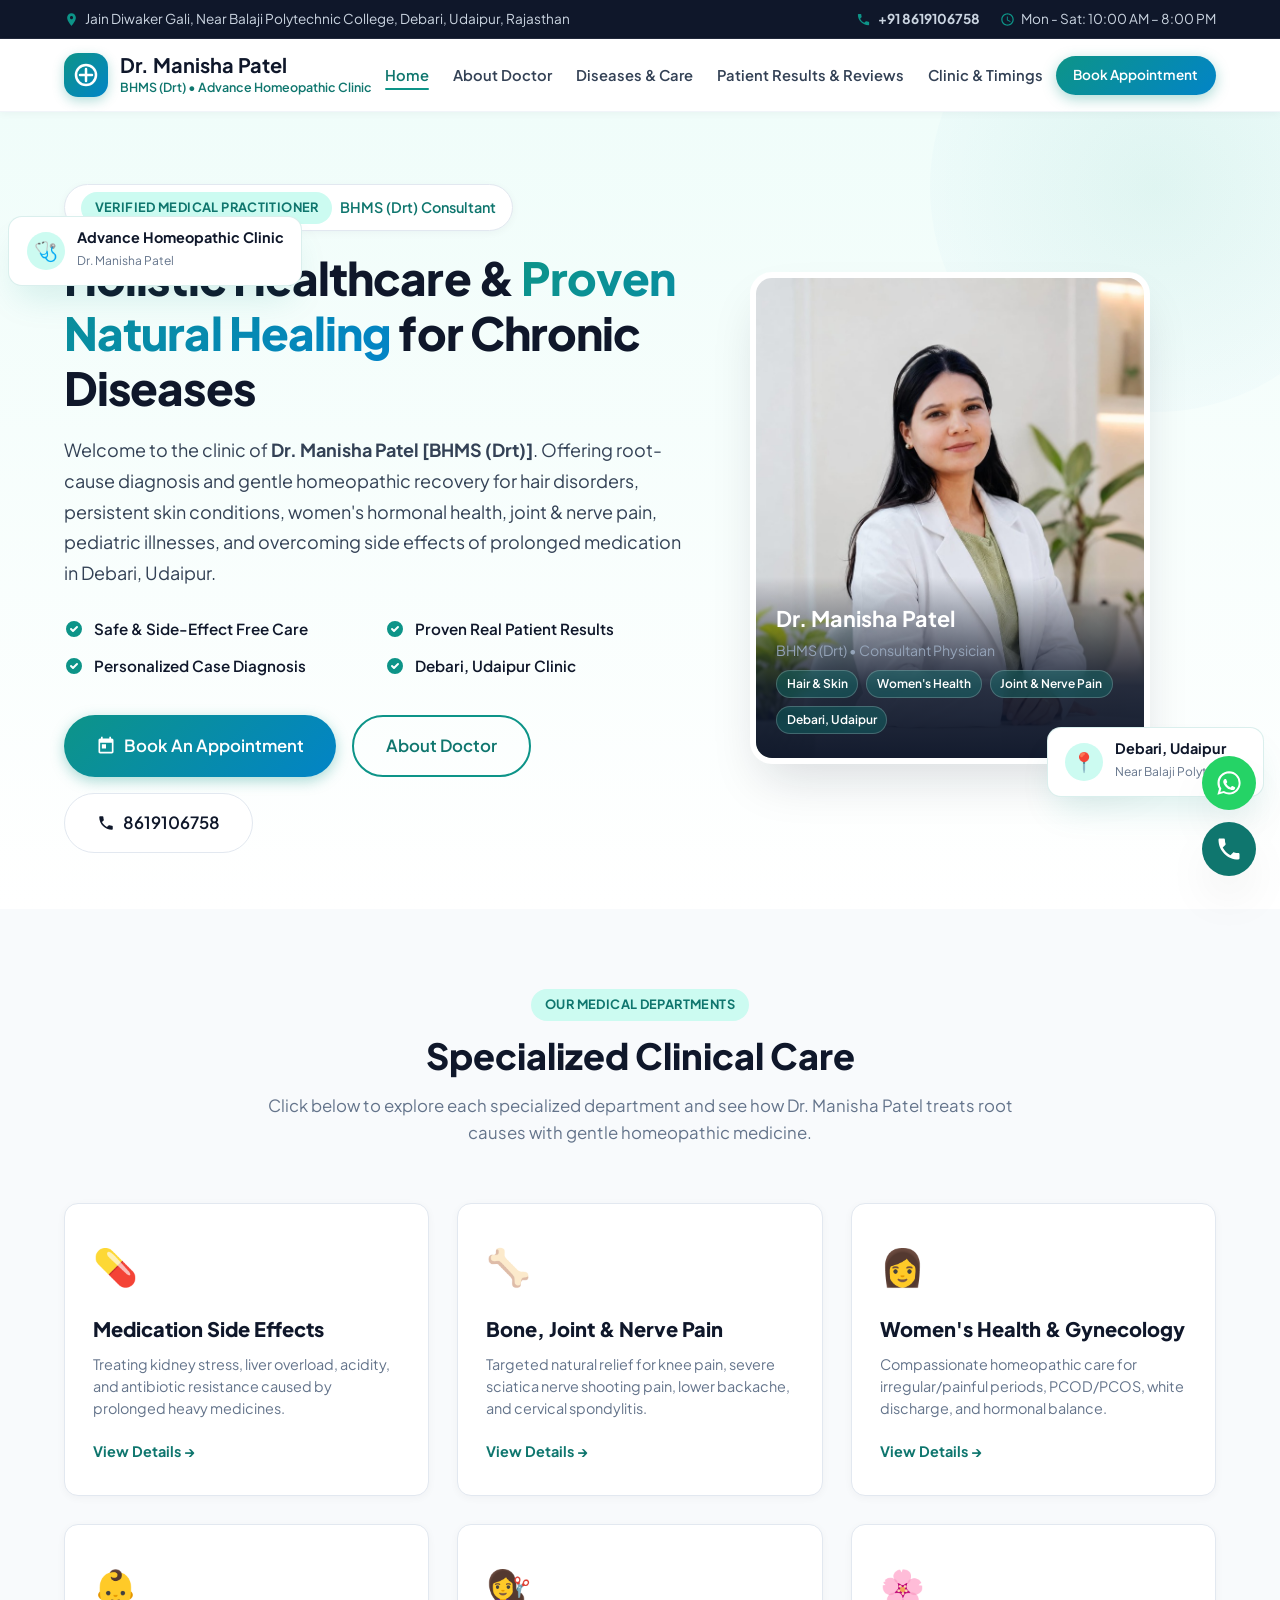
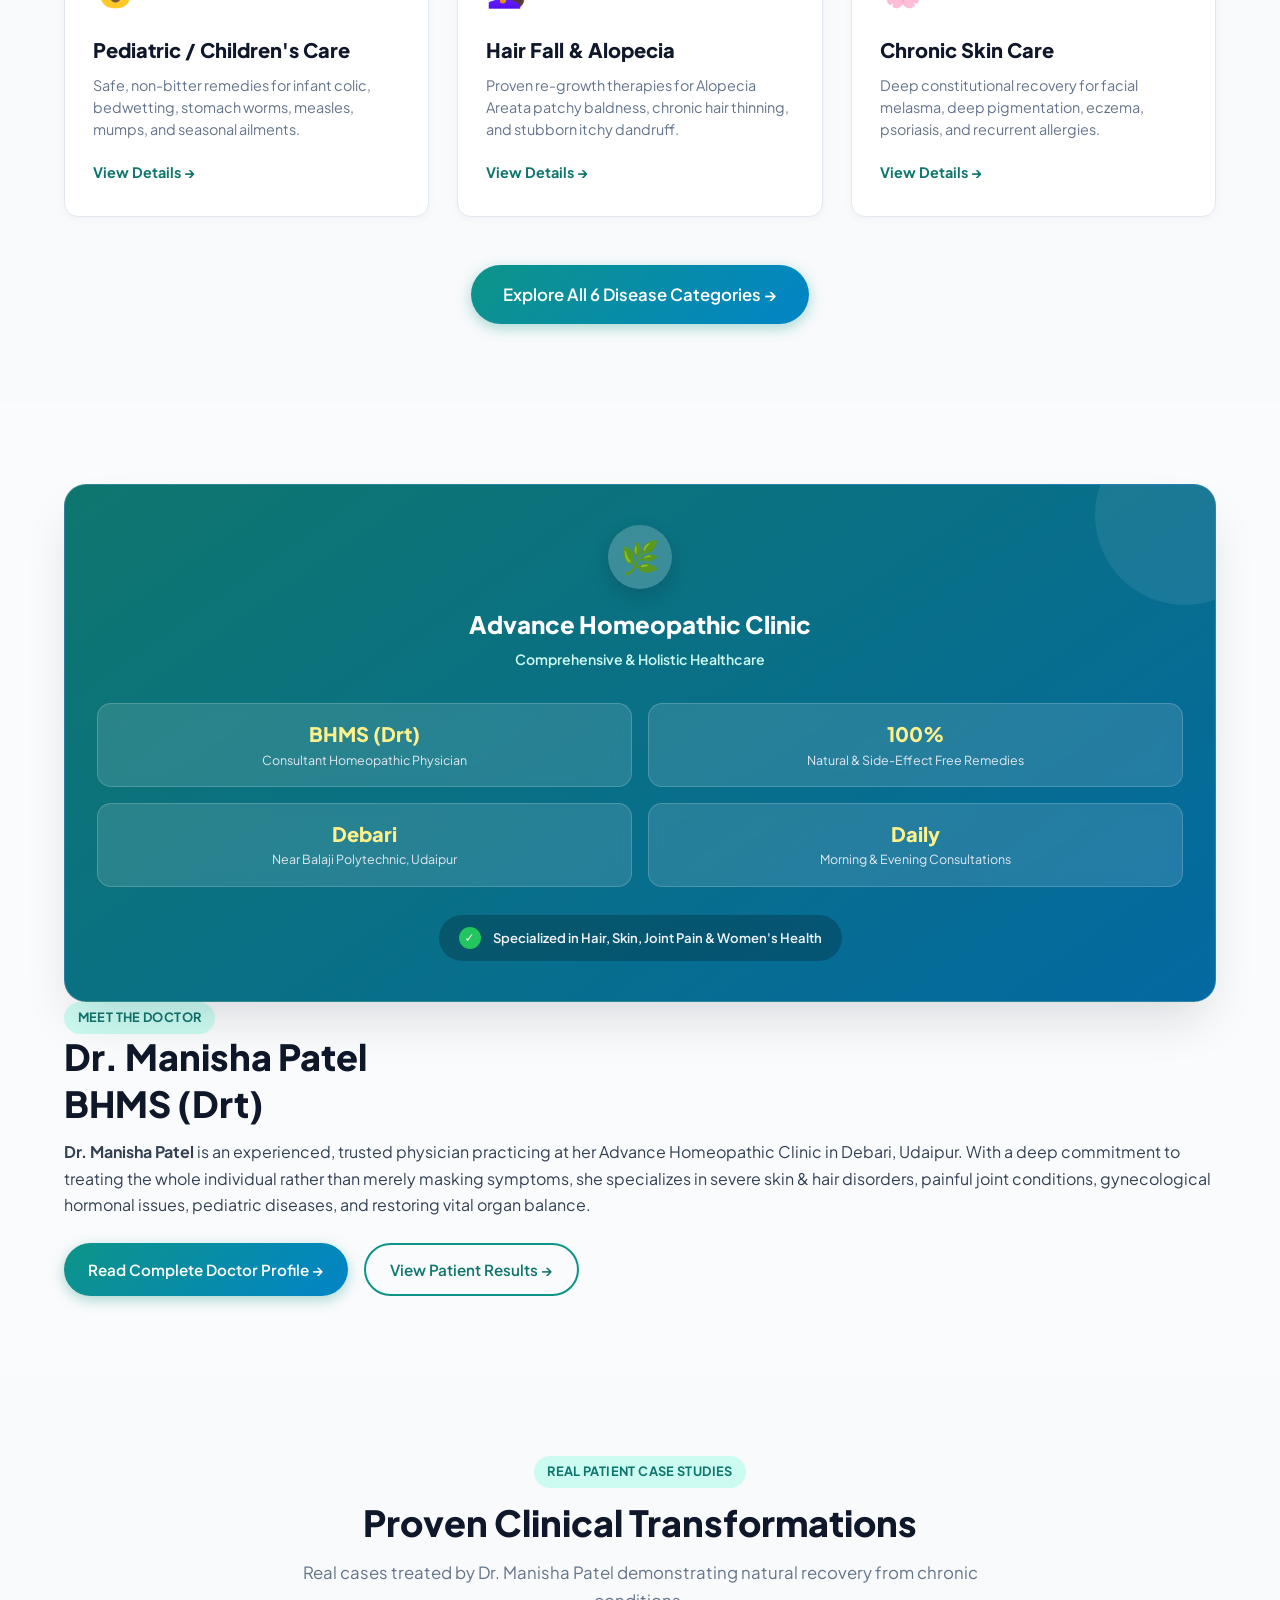
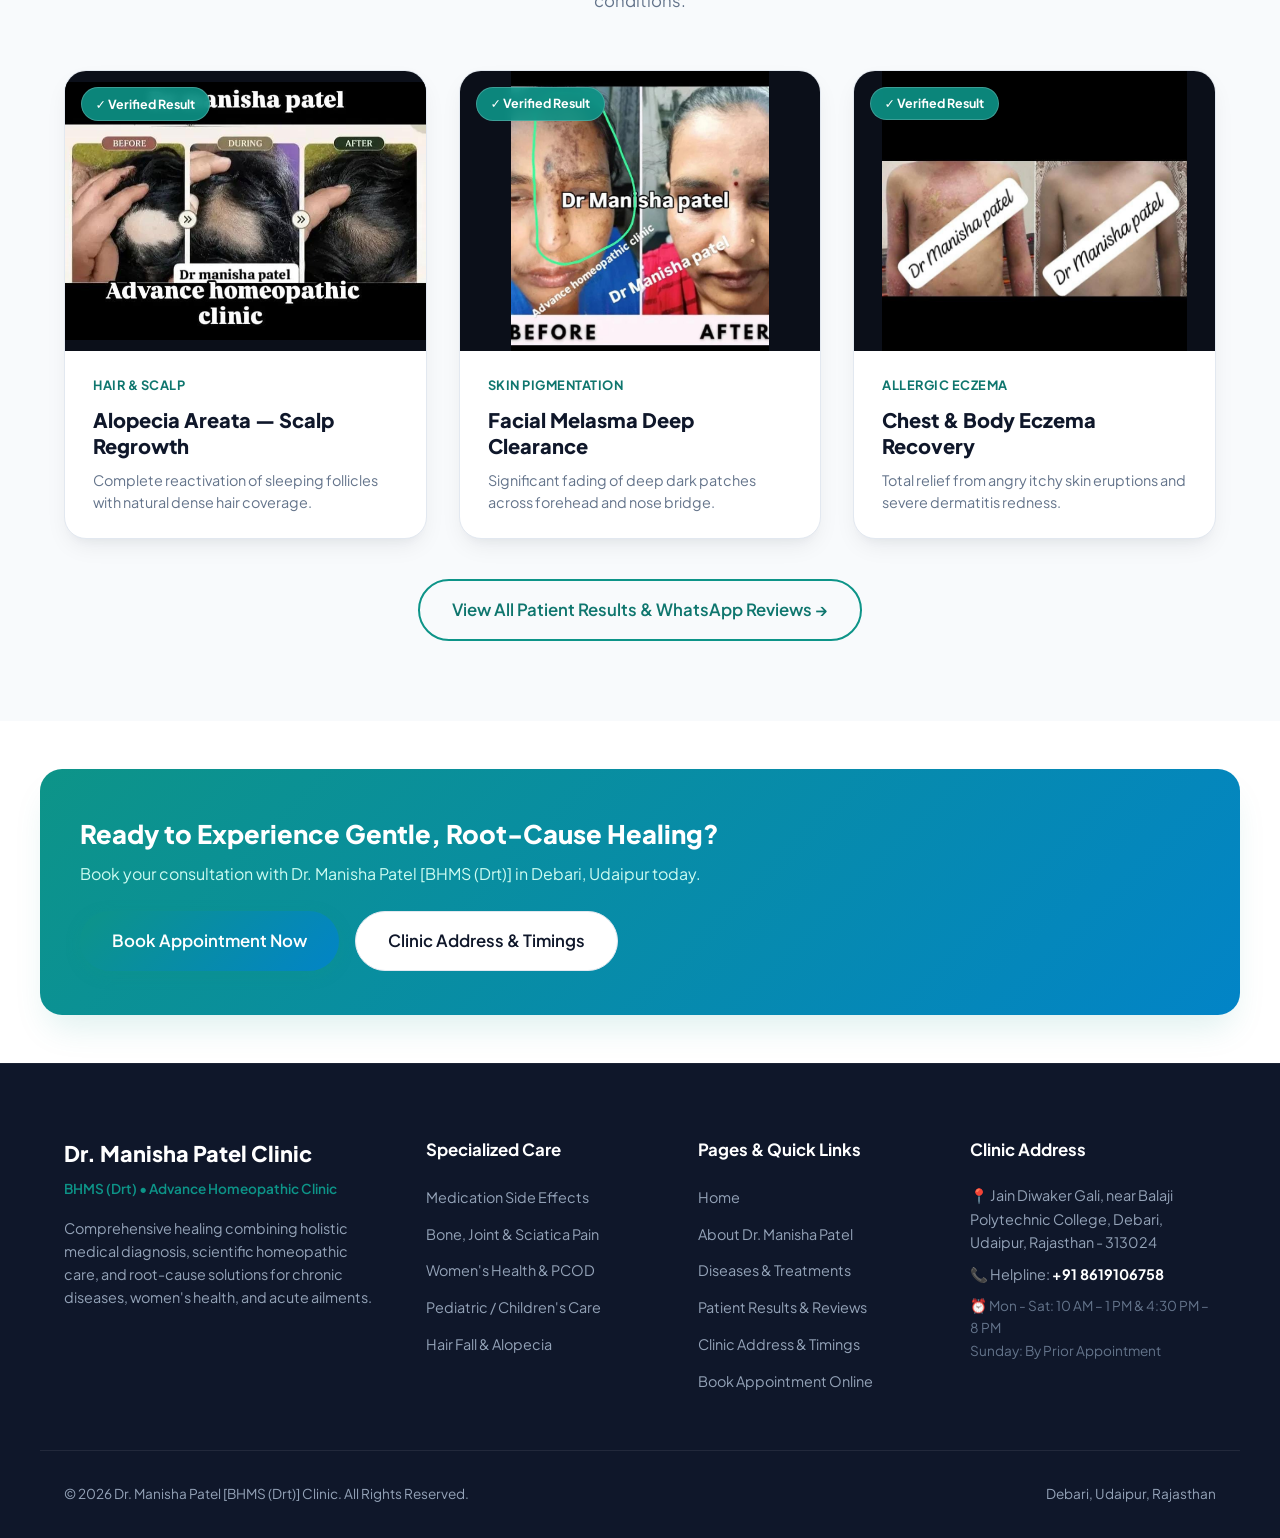
==== commit db6fccb2: "Convert website to full multi-page architecture with dedicated pages for About Doctor, Diseases, Pat" ====
--- a/index.html
+++ b/index.html
@@ -6,13 +6,9 @@
   <title>Dr. Manisha Patel | BHMS (Drt) - Advance Homeopathic Clinic, Debari, Udaipur</title>
   <meta name="description" content="Official website of Dr. Manisha Patel (BHMS Drt) - Advance Homeopathic Clinic in Debari, Udaipur. Specialized in Hair, Skin, Women's Health, Joint Pain, Pediatric care and treatment of chronic side effects.">
   <meta name="keywords" content="Dr Manisha Patel, BHMS Drt, Advance Homeopathic Clinic Debari Udaipur, Hair Specialist, Skin Specialist, Joint Pain, PCOD PCOS Udaipur, Balaji Polytechnic Debari">
-
-  <!-- Google Fonts -->
   <link rel="preconnect" href="https://fonts.googleapis.com">
   <link rel="preconnect" href="https://fonts.gstatic.com" crossorigin>
   <link href="https://fonts.googleapis.com/css2?family=Plus+Jakarta+Sans:wght@400;500;600;700;800&display=swap" rel="stylesheet">
-
-  <!-- Custom CSS -->
   <link rel="stylesheet" href="assets/css/style.css">
 </head>
 <body>
@@ -33,7 +29,7 @@
         </a>
         <span class="top-bar-item">
           <svg viewBox="0 0 24 24"><path d="M11.99 2C6.47 2 2 6.48 2 12s4.47 10 9.99 10C17.52 22 22 17.52 22 12S17.52 2 11.99 2zM12 20c-4.42 0-8-3.58-8-8s3.58-8 8-8 8 3.58 8 8-3.58 8-8 8zm.5-13H11v6l5.25 3.15.75-1.23-4.5-2.67z"/></svg>
-          Mon - Sat: 10:00 AM – 8:00 PM
+          Mon - Sat: 10:00 AM &ndash; 8:00 PM
         </span>
       </div>
     </div>
@@ -42,7 +38,7 @@
   <!-- Main Navigation Header -->
   <header class="site-header">
     <div class="container nav-container">
-      <a href="#home" class="brand-logo">
+      <a href="index.html" class="brand-logo">
         <div class="brand-icon">
           <svg viewBox="0 0 24 24" fill="none" stroke="currentColor" stroke-width="2.5" stroke-linecap="round" stroke-linejoin="round">
             <path d="M12 6v12M6 12h12"/>
@@ -51,23 +47,23 @@
         </div>
         <div class="brand-text">
           <h1>Dr. Manisha Patel</h1>
-          <span>BHMS (Drt) • Advance Homeopathic Clinic</span>
+          <span>BHMS (Drt) &bull; Advance Homeopathic Clinic</span>
         </div>
       </a>
 
       <!-- Desktop & Mobile Nav Menu -->
       <nav>
         <ul class="nav-menu" id="navMenu">
-          <li><a href="#home" class="nav-link active">Home</a></li>
-          <li><a href="#about" class="nav-link">About Doctor</a></li>
-          <li><a href="#treatments" class="nav-link">Diseases &amp; Care</a></li>
-          <li><a href="#patient-results" class="nav-link">Patient Results &amp; Reviews</a></li>
-          <li><a href="#location" class="nav-link">Clinic &amp; Timings</a></li>
+          <li><a href="index.html" class="nav-link active">Home</a></li>
+          <li><a href="about.html" class="nav-link ">About Doctor</a></li>
+          <li><a href="treatments.html" class="nav-link ">Diseases &amp; Care</a></li>
+          <li><a href="results.html" class="nav-link ">Patient Results &amp; Reviews</a></li>
+          <li><a href="contact.html" class="nav-link ">Clinic &amp; Timings</a></li>
         </ul>
       </nav>
 
       <div class="nav-actions">
-        <a href="#appointment" class="btn btn-primary btn-sm">Book Appointment</a>
+        <a href="appointment.html" class="btn btn-primary btn-sm">Book Appointment</a>
         <button class="mobile-toggle" id="mobileToggle" aria-label="Toggle navigation menu">
           <svg width="26" height="26" fill="currentColor" viewBox="0 0 24 24">
             <path d="M3 18h18v-2H3v2zm0-5h18v-2H3v2zm0-7v2h18V6H3z"/>
@@ -78,7 +74,7 @@
   </header>
 
   <!-- Hero Section -->
-  <section id="home" class="hero-section">
+  <section class="hero-section">
     <div class="container hero-grid">
       <!-- Left Content -->
       <div class="hero-content">
@@ -115,12 +111,12 @@
         </div>
 
         <div class="hero-cta-group">
-          <a href="#appointment" class="btn btn-primary btn-lg">
+          <a href="appointment.html" class="btn btn-primary btn-lg">
             <svg width="20" height="20" fill="currentColor" viewBox="0 0 24 24"><path d="M19 3h-1V1h-2v2H8V1H6v2H5c-1.11 0-2 .9-2 2v14c0 1.1.89 2 2 2h14c1.1 0 2-.9 2-2V5c0-1.1-.9-2-2-2zm0 16H5V8h14v11zM7 10h5v5H7z"/></svg>
             Book An Appointment
           </a>
-          <a href="#patient-results" class="btn btn-outline btn-lg">
-            View Patient Results
+          <a href="about.html" class="btn btn-outline btn-lg">
+            About Doctor
           </a>
           <a href="tel:8619106758" class="btn btn-phone btn-lg">
             <svg width="18" height="18" fill="currentColor" viewBox="0 0 24 24"><path d="M6.62 10.79c1.44 2.83 3.76 5.14 6.59 6.59l2.2-2.2c.27-.27.67-.36 1.02-.24 1.12.37 2.33.57 3.57.57.55 0 1 .45 1 1V20c0 .55-.45 1-1 1-9.39 0-17-7.61-17-17 0-.55.45-1 1-1h3.5c.55 0 1 .45 1 1 0 1.25.2 2.45.57 3.57.11.35.03.74-.25 1.02l-2.2 2.2z"/></svg>
@@ -143,7 +139,7 @@
           <img src="assets/images/dr-manisha.jpg" alt="Dr. Manisha Patel BHMS Drt" width="400" height="480">
           <div class="photo-overlay-info">
             <h3>Dr. Manisha Patel</h3>
-            <p>BHMS (Drt) • Consultant Physician</p>
+            <p>BHMS (Drt) &bull; Consultant Physician</p>
             <div class="photo-specialties">
               <span>Hair &amp; Skin</span>
               <span>Women's Health</span>
@@ -164,8 +160,67 @@
     </div>
   </section>
 
-  <!-- About Doctor Section -->
-  <section id="about" class="section section-bg">
+  <!-- Key Clinical Departments Overview Section -->
+  <section class="section section-bg">
+    <div class="container">
+      <div class="section-header">
+        <span class="badge badge-teal">Our Medical Departments</span>
+        <h2 class="section-title">Specialized Clinical Care</h2>
+        <p class="section-subtitle">Click below to explore each specialized department and see how Dr. Manisha Patel treats root causes with gentle homeopathic medicine.</p>
+      </div>
+
+      <div class="departments-overview-grid">
+        <div class="department-teaser-card">
+          <div class="dept-icon">💊</div>
+          <h4>Medication Side Effects</h4>
+          <p>Treating kidney stress, liver overload, acidity, and antibiotic resistance caused by prolonged heavy medicines.</p>
+          <a href="treatments.html" class="dept-link">View Details &rarr;</a>
+        </div>
+
+        <div class="department-teaser-card">
+          <div class="dept-icon">🦴</div>
+          <h4>Bone, Joint &amp; Nerve Pain</h4>
+          <p>Targeted natural relief for knee pain, severe sciatica nerve shooting pain, lower backache, and cervical spondylitis.</p>
+          <a href="treatments.html" class="dept-link">View Details &rarr;</a>
+        </div>
+
+        <div class="department-teaser-card">
+          <div class="dept-icon">👩</div>
+          <h4>Women's Health &amp; Gynecology</h4>
+          <p>Compassionate homeopathic care for irregular/painful periods, PCOD/PCOS, white discharge, and hormonal balance.</p>
+          <a href="treatments.html" class="dept-link">View Details &rarr;</a>
+        </div>
+
+        <div class="department-teaser-card">
+          <div class="dept-icon">👶</div>
+          <h4>Pediatric / Children's Care</h4>
+          <p>Safe, non-bitter remedies for infant colic, bedwetting, stomach worms, measles, mumps, and seasonal ailments.</p>
+          <a href="treatments.html" class="dept-link">View Details &rarr;</a>
+        </div>
+
+        <div class="department-teaser-card">
+          <div class="dept-icon">💇‍♀️</div>
+          <h4>Hair Fall &amp; Alopecia</h4>
+          <p>Proven re-growth therapies for Alopecia Areata patchy baldness, chronic hair thinning, and stubborn itchy dandruff.</p>
+          <a href="treatments.html" class="dept-link">View Details &rarr;</a>
+        </div>
+
+        <div class="department-teaser-card">
+          <div class="dept-icon">🌸</div>
+          <h4>Chronic Skin Care</h4>
+          <p>Deep constitutional recovery for facial melasma, deep pigmentation, eczema, psoriasis, and recurrent allergies.</p>
+          <a href="treatments.html" class="dept-link">View Details &rarr;</a>
+        </div>
+      </div>
+
+      <div style="text-align: center; margin-top: 3rem;">
+        <a href="treatments.html" class="btn btn-primary btn-lg">Explore All 6 Disease Categories &rarr;</a>
+      </div>
+    </div>
+  </section>
+
+  <!-- Doctor Teaser Banner -->
+  <section class="section">
     <div class="container about-grid">
       <div class="about-image-column">
         <div class="about-highlights-card">
@@ -200,750 +255,87 @@
       </div>
 
       <div class="about-content">
-        <span class="badge badge-teal">Doctor Profile &amp; Medical Philosophy</span>
+        <span class="badge badge-teal">Meet The Doctor</span>
         <h2 class="section-title">Dr. Manisha Patel <br><span class="highlight">BHMS (Drt)</span></h2>
         
-        <div class="credentials-pill">
-          <svg width="18" height="18" fill="currentColor" viewBox="0 0 24 24"><path d="M12 3L1 9l4 2.18v6L12 21l7-3.82v-6l2-1.09V17h2V9L12 3zm6.82 6L12 12.72 5.18 9 12 5.28 18.82 9zM17 15.99l-5 2.73-5-2.73v-3.72L12 15l5-2.73v3.72z"/></svg>
-          <span>Qualifications: BHMS (Drt)</span>
-        </div>
-
         <p class="about-bio">
-          <strong>Dr. Manisha Patel</strong> is an experienced, trusted physician practicing at her Advance Homeopathic Clinic in Debari, Udaipur. With a deep commitment to treating the whole individual rather than merely masking symptoms, she specializes in severe skin &amp; hair disorders, painful joint conditions, gynecological hormonal issues, pediatric diseases, and restoring vital organ balance damaged by heavy pharmaceutical medications.
+          <strong>Dr. Manisha Patel</strong> is an experienced, trusted physician practicing at her Advance Homeopathic Clinic in Debari, Udaipur. With a deep commitment to treating the whole individual rather than merely masking symptoms, she specializes in severe skin &amp; hair disorders, painful joint conditions, gynecological hormonal issues, pediatric diseases, and restoring vital organ balance.
         </p>
 
-        <div class="about-points">
-          <div class="about-point-item">
-            <div class="about-point-icon">
-              <svg width="20" height="20" fill="currentColor" viewBox="0 0 20 20"><path fill-rule="evenodd" d="M16.707 5.293a1 1 0 010 1.414l-8 8a1 1 0 01-1.414 0l-4-4a1 1 0 011.414 0z" clip-rule="evenodd"/></svg>
-            </div>
-            <div class="about-point-text">
-              <h5>Treating Root Causes, Not Just Symptoms</h5>
-              <p>Addressing the fundamental physiological and lifestyle triggers behind recurring illness for long-term health and immunity.</p>
-            </div>
-          </div>
-
-          <div class="about-point-item">
-            <div class="about-point-icon">
-              <svg width="20" height="20" fill="currentColor" viewBox="0 0 20 20"><path fill-rule="evenodd" d="M16.707 5.293a1 1 0 010 1.414l-8 8a1 1 0 01-1.414 0l-4-4a1 1 0 011.414 0z" clip-rule="evenodd"/></svg>
-            </div>
-            <div class="about-point-text">
-              <h5>Safe Remedies Without Toxic Side Effects</h5>
-              <p>Gentle therapeutic solutions that protect your liver, kidneys, and digestive health without dependency.</p>
-            </div>
-          </div>
-
-          <div class="about-point-item">
-            <div class="about-point-icon">
-              <svg width="20" height="20" fill="currentColor" viewBox="0 0 20 20"><path fill-rule="evenodd" d="M16.707 5.293a1 1 0 010 1.414l-8 8a1 1 0 01-1.414 0l-4-4a1 1 0 011.414 0z" clip-rule="evenodd"/></svg>
-            </div>
-            <div class="about-point-text">
-              <h5>Convenient Clinic Location in Debari</h5>
-              <p>Located in Jain Diwaker Gali near Balaji Polytechnic College with accessible morning and evening consultation slots.</p>
-            </div>
-          </div>
-        </div>
-
-        <div style="margin-top: 1rem;">
-          <a href="#appointment" class="btn btn-primary">Book Consultation with Doctor</a>
+        <div style="margin-top: 1.5rem; display: flex; gap: 1rem; flex-wrap: wrap;">
+          <a href="about.html" class="btn btn-primary">Read Complete Doctor Profile &rarr;</a>
+          <a href="results.html" class="btn btn-outline">View Patient Results &rarr;</a>
         </div>
       </div>
     </div>
   </section>
 
-  <!-- Specialized Diseases & Treatment Categories Section -->
-  <section id="treatments" class="section">
+  <!-- Quick Patient Case Results Teaser -->
+  <section class="section section-bg">
     <div class="container">
       <div class="section-header">
-        <span class="badge badge-teal">Comprehensive Clinical Practice</span>
-        <h2 class="section-title">Diseases &amp; Conditions Treated</h2>
-        <p class="section-subtitle">Specialized diagnostic and natural therapeutic care across major medical areas by Dr. Manisha Patel.</p>
-      </div>
-
-      <div class="disease-categories-grid">
-
-        <!-- Category 1: Medication Side Effects -->
-        <div class="disease-category-card">
-          <div class="disease-card-header">
-            <div class="disease-card-icon">💊</div>
-            <div class="disease-card-title-group">
-              <h3>Excessive Medication Side Effects</h3>
-              <span>दवाइयों के अत्यधिक उपयोग से दुष्प्रभाव</span>
-            </div>
-          </div>
-          <ul class="disease-items-list">
-            <li class="disease-item">
-              <div class="disease-item-sign">🫘</div>
-              <div class="disease-item-content">
-                <strong>Kidney Impact</strong>
-                <p>Long-term excessive use of some medicines may affect kidney function.</p>
-              </div>
-            </li>
-            <li class="disease-item">
-              <div class="disease-item-sign">🫀</div>
-              <div class="disease-item-content">
-                <strong>Liver Problems</strong>
-                <p>Excessive use of medicines may put additional stress on the liver.</p>
-              </div>
-            </li>
-            <li class="disease-item">
-              <div class="disease-item-sign">🔥</div>
-              <div class="disease-item-content">
-                <strong>Gastric / Digestive Issues</strong>
-                <p>May cause acidity, burning sensation, or increase the possibility of ulcers.</p>
-              </div>
-            </li>
-            <li class="disease-item">
-              <div class="disease-item-sign">🛡️</div>
-              <div class="disease-item-content">
-                <strong>Antibiotic Resistance</strong>
-                <p>Unnecessary use of antibiotics can make bacteria resistant to them.</p>
-              </div>
-            </li>
-            <li class="disease-item">
-              <div class="disease-item-sign">⚖️</div>
-              <div class="disease-item-content">
-                <strong>Digestive Imbalance</strong>
-                <p>May cause problems such as diarrhea or chronic constipation.</p>
-              </div>
-            </li>
-            <li class="disease-item">
-              <div class="disease-item-sign">⚡</div>
-              <div class="disease-item-content">
-                <strong>General Weakness</strong>
-                <p>In some cases, a person may experience continuous tiredness or weakness.</p>
-              </div>
-            </li>
-          </ul>
-          <div class="disease-card-footer">
-            <a href="#appointment">Consult Doctor &rarr;</a>
-          </div>
-        </div>
-
-        <!-- Category 2: Bone, Joint & Nerve Pain -->
-        <div class="disease-category-card">
-          <div class="disease-card-header">
-            <div class="disease-card-icon">🦴</div>
-            <div class="disease-card-title-group">
-              <h3>Bone, Joint &amp; Nerve Pain</h3>
-              <span>हड्डी, जोड़ व नसों का दर्द</span>
-            </div>
-          </div>
-          <ul class="disease-items-list">
-            <li class="disease-item">
-              <div class="disease-item-sign">🦵</div>
-              <div class="disease-item-content">
-                <strong>Knee Pain (घुटनों का दर्द)</strong>
-                <p>Relief from knee joint inflammation, cartilage degeneration, and walking discomfort.</p>
-              </div>
-            </li>
-            <li class="disease-item">
-              <div class="disease-item-sign">⚡</div>
-              <div class="disease-item-content">
-                <strong>Sciatica — Nerve-related Pain (सायटिका)</strong>
-                <p>Sharp, radiating pain shooting from lower spine down the leg through the sciatic nerve.</p>
-              </div>
-            </li>
-            <li class="disease-item">
-              <div class="disease-item-sign">🧍</div>
-              <div class="disease-item-content">
-                <strong>Back Pain / Low Back Ache (कमर दर्द)</strong>
-                <p>Effective treatment for chronic spinal ache, muscle spasm, and postural strain.</p>
-              </div>
-            </li>
-            <li class="disease-item">
-              <div class="disease-item-sign">🧣</div>
-              <div class="disease-item-content">
-                <strong>Cervical Spondylitis (गर्दन व कंधे का दर्द)</strong>
-                <p>Targeted relief from neck stiffness, shoulder radiating numbness, and postural strain.</p>
-              </div>
-            </li>
-            <li class="disease-item">
-              <div class="disease-item-sign">🔒</div>
-              <div class="disease-item-content">
-                <strong>Joint Stiffness (जोड़ों में अकड़न)</strong>
-                <p>Overcoming morning joint rigidity, arthritic stiffness, and restricted limb mobility.</p>
-              </div>
-            </li>
-          </ul>
-          <div class="disease-card-footer">
-            <a href="#appointment">Consult Doctor &rarr;</a>
-          </div>
-        </div>
-
-        <!-- Category 3: Women's Health & Gynecological Issues -->
-        <div class="disease-category-card">
-          <div class="disease-card-header">
-            <div class="disease-card-icon">👩</div>
-            <div class="disease-card-title-group">
-              <h3>Women's Health &amp; Gynecology</h3>
-              <span>महिला स्वास्थ्य व स्त्री रोग</span>
-            </div>
-          </div>
-          <ul class="disease-items-list">
-            <li class="disease-item">
-              <div class="disease-item-sign">🗓️</div>
-              <div class="disease-item-content">
-                <strong>Irregular Periods</strong>
-                <p>Natural regulation of irregular menstrual cycles and delayed periods.</p>
-              </div>
-            </li>
-            <li class="disease-item">
-              <div class="disease-item-sign">😣</div>
-              <div class="disease-item-content">
-                <strong>Painful Periods / Dysmenorrhea</strong>
-                <p>Relief from severe cramping, backache, and sharp pain during menstruation.</p>
-              </div>
-            </li>
-            <li class="disease-item">
-              <div class="disease-item-sign">🩸</div>
-              <div class="disease-item-content">
-                <strong>Heavy Bleeding</strong>
-                <p>Managing excessive or prolonged bleeding during periods safely.</p>
-              </div>
-            </li>
-            <li class="disease-item">
-              <div class="disease-item-sign">⚪</div>
-              <div class="disease-item-content">
-                <strong>White Discharge / Leucorrhea</strong>
-                <p>Treatment for chronic, irritating white vaginal discharge and weakness.</p>
-              </div>
-            </li>
-            <li class="disease-item">
-              <div class="disease-item-sign">🥚</div>
-              <div class="disease-item-content">
-                <strong>PCOD / PCOS</strong>
-                <p>Holistic recovery for ovarian cysts, hormonal imbalance, and unwanted weight issues.</p>
-              </div>
-            </li>
-            <li class="disease-item">
-              <div class="disease-item-sign">🩺</div>
-              <div class="disease-item-content">
-                <strong>Pelvic Pain &amp; Menopause Problems</strong>
-                <p>Care for lower abdominal pelvic aches, hot flashes, and menopausal mood changes.</p>
-              </div>
-            </li>
-            <li class="disease-item">
-              <div class="disease-item-sign">🤰</div>
-              <div class="disease-item-content">
-                <strong>Pregnancy Care &amp; Post-Pregnancy Weakness</strong>
-                <p>Supportive care during pregnancy and overcoming post-delivery physical weakness.</p>
-              </div>
-            </li>
-          </ul>
-          <div class="disease-card-footer">
-            <a href="#appointment">Consult Doctor &rarr;</a>
-          </div>
-        </div>
-
-        <!-- Category 4: Pediatric / Children's Diseases -->
-        <div class="disease-category-card">
-          <div class="disease-card-header">
-            <div class="disease-card-icon">👶</div>
-            <div class="disease-card-title-group">
-              <h3>Common Pediatric Diseases</h3>
-              <span>बच्चों के रोग व सामान्य समस्याएं</span>
-            </div>
-          </div>
-          <ul class="disease-items-list">
-            <li class="disease-item">
-              <div class="disease-item-sign">🔴</div>
-              <div class="disease-item-content">
-                <strong>Chickenpox (चेचक / छोटी माता)</strong>
-                <p>Gentle homeopathic care for itchy eruptions, fever, and skin recovery.</p>
-              </div>
-            </li>
-            <li class="disease-item">
-              <div class="disease-item-sign">🌡️</div>
-              <div class="disease-item-content">
-                <strong>Measles (खसरा) &amp; Mumps (गलसुआ)</strong>
-                <p>Relief from swollen salivary glands, facial tenderness, rashes, and high fever.</p>
-              </div>
-            </li>
-            <li class="disease-item">
-              <div class="disease-item-sign">🍼</div>
-              <div class="disease-item-content">
-                <strong>Colic / Stomach Pain in Children</strong>
-                <p>Fast soothing of infant abdominal cramps, colic distress, and painful gas.</p>
-              </div>
-            </li>
-            <li class="disease-item">
-              <div class="disease-item-sign">🛏️</div>
-              <div class="disease-item-content">
-                <strong>Bedwetting (रात में बिस्तर में पेशाब)</strong>
-                <p>Effective natural remedies for involuntary nocturnal enuresis in children.</p>
-              </div>
-            </li>
-            <li class="disease-item">
-              <div class="disease-item-sign">🪱</div>
-              <div class="disease-item-content">
-                <strong>Worms in the Stomach (पेट के कीड़े)</strong>
-                <p>Intestinal parasite clearance, restoring healthy appetite, weight, and digestion.</p>
-              </div>
-            </li>
-          </ul>
-          <div class="disease-card-footer">
-            <a href="#appointment">Consult Doctor &rarr;</a>
-          </div>
-        </div>
-
-        <!-- Category 5: Hair Care & Hair Problems -->
-        <div class="disease-category-card">
-          <div class="disease-card-header">
-            <div class="disease-card-icon">💇‍♀️</div>
-            <div class="disease-card-title-group">
-              <h3>Hair Care &amp; Scalp Problems</h3>
-              <span>बालों की समस्याएं व उपचार</span>
-            </div>
-          </div>
-          <ul class="disease-items-list">
-            <li class="disease-item">
-              <div class="disease-item-sign">🌿</div>
-              <div class="disease-item-content">
-                <strong>Hair Fall (बालों का झड़ना)</strong>
-                <p>Strengthening hair roots, addressing chronic shedding, and stopping sudden thinning.</p>
-              </div>
-            </li>
-            <li class="disease-item">
-              <div class="disease-item-sign">❄️</div>
-              <div class="disease-item-content">
-                <strong>Dandruff (रूसी व सिर में खुजली)</strong>
-                <p>Eradicating stubborn flakes, dry or oily scalp dermatitis, and irritating itchiness.</p>
-              </div>
-            </li>
-            <li class="disease-item">
-              <div class="disease-item-sign">🧑‍🦲</div>
-              <div class="disease-item-content">
-                <strong>Alopecia / Baldness (गंजापन / उड़ते बाल)</strong>
-                <p>Specialized regrowth therapies for sudden patchy hair loss (Alopecia Areata).</p>
-              </div>
-            </li>
-          </ul>
-          <div class="disease-card-footer">
-            <a href="#appointment">Consult Doctor &rarr;</a>
-          </div>
-        </div>
-
-        <!-- Category 6: Other Health Problems -->
-        <div class="disease-category-card">
-          <div class="disease-card-header">
-            <div class="disease-card-icon">🩺</div>
-            <div class="disease-card-title-group">
-              <h3>Other Common Health Problems</h3>
-              <span>अन्य सामान्य व जटिल स्वास्थ्य समस्याएं</span>
-            </div>
-          </div>
-          <ul class="disease-items-list">
-            <li class="disease-item">
-              <div class="disease-item-sign">💧</div>
-              <div class="disease-item-content">
-                <strong>Urinary Tract Infection (UTI)</strong>
-                <p>Soothing painful burning during urination, recurring urinary tract infections, and urgency.</p>
-              </div>
-            </li>
-            <li class="disease-item">
-              <div class="disease-item-sign">👄</div>
-              <div class="disease-item-content">
-                <strong>Mouth Ulcers (मुंह के छाले)</strong>
-                <p>Speedy healing and prevention of recurrent, painful oral ulcers, canker sores, and stomatitis.</p>
-              </div>
-            </li>
-            <li class="disease-item">
-              <div class="disease-item-sign">🛡️</div>
-              <div class="disease-item-content">
-                <strong>General Immunity &amp; Chronic Allergies</strong>
-                <p>Deep constitutional remedies to boost body resistance against recurring viral &amp; weather infections.</p>
-              </div>
-            </li>
-          </ul>
-          <div class="disease-card-footer">
-            <a href="#appointment">Consult Doctor &rarr;</a>
-          </div>
-        </div>
-
-      </div>
-    </div>
-  </section>
-
-  <!-- Real Patient Results & Reviews Gallery Section (New) -->
-  <section id="patient-results" class="results-section">
-    <div class="container">
-      <div class="section-header">
-        <span class="badge badge-teal">Proven Clinical Transformations</span>
-        <h2 class="section-title">Real Patient Results &amp; Reviews</h2>
-        <p class="section-subtitle">Authentic photographic case studies and genuine patient feedback treated at Dr. Manisha Patel's Advance Homeopathic Clinic.</p>
-      </div>
-
-      <div class="results-grid">
-
-        <!-- Case 1: Alopecia Areata -->
+        <span class="badge badge-teal">Real Patient Case Studies</span>
+        <h2 class="section-title">Proven Clinical Transformations</h2>
+        <p class="section-subtitle">Real cases treated by Dr. Manisha Patel demonstrating natural recovery from chronic conditions.</p>
+      </div>
+
+      <div class="results-grid" style="grid-template-columns: repeat(auto-fit, minmax(320px, 1fr));">
         <div class="result-card">
           <div class="result-image-holder">
-            <img src="assets/images/case_alopecia_scalp.jpg" alt="Alopecia Areata Hair Regrowth Result - Dr. Manisha Patel">
-            <span class="result-badge-tag verified">✓ Verified Clinical Case</span>
+            <img src="assets/images/case_alopecia_scalp.jpg" alt="Alopecia Regrowth Result">
+            <span class="result-badge-tag verified">✓ Verified Result</span>
           </div>
           <div class="result-card-body">
-            <span class="result-category-label">Hair &amp; Scalp Care (Trichology)</span>
-            <h4>Alopecia Areata — Scalp Bald Patch Regrowth</h4>
-            <p>Severe patchy baldness on scalp treated successfully. Photographic progression shows dormant follicles re-activating with thick, natural hair coverage without steroids.</p>
-            <span class="result-outcome-badge">✨ Stage: Before &rarr; During &rarr; After</span>
-          </div>
-        </div>
-
-        <!-- Case 2: Severe Melasma on Face -->
+            <span class="result-category-label">Hair &amp; Scalp</span>
+            <h4>Alopecia Areata — Scalp Regrowth</h4>
+            <p>Complete reactivation of sleeping follicles with natural dense hair coverage.</p>
+          </div>
+        </div>
+
         <div class="result-card">
           <div class="result-image-holder">
-            <img src="assets/images/case_melasma_face.jpg" alt="Facial Melasma Pigmentation Treatment Result - Dr. Manisha Patel">
-            <span class="result-badge-tag verified">✓ Advance Clinic Result</span>
+            <img src="assets/images/case_melasma_face.jpg" alt="Melasma Result">
+            <span class="result-badge-tag verified">✓ Verified Result</span>
           </div>
           <div class="result-card-body">
-            <span class="result-category-label">Skin Care (Dermatology)</span>
-            <h4>Forehead &amp; Nose Melasma / Deep Pigmentation</h4>
-            <p>Stubborn, long-standing dark hyperpigmentation across forehead and nose bridge cleared dramatically, restoring glowing, even skin tone.</p>
-            <span class="result-outcome-badge">✨ Stage: Before &rarr; After</span>
-          </div>
-        </div>
-
-        <!-- Case 3: Chest & Arm Eczema -->
+            <span class="result-category-label">Skin Pigmentation</span>
+            <h4>Facial Melasma Deep Clearance</h4>
+            <p>Significant fading of deep dark patches across forehead and nose bridge.</p>
+          </div>
+        </div>
+
         <div class="result-card">
           <div class="result-image-holder">
-            <img src="assets/images/case_chest_eczema.jpg" alt="Chest & Body Eczema Treatment Result - Dr. Manisha Patel">
-            <span class="result-badge-tag verified">✓ Complete Recovery</span>
+            <img src="assets/images/case_chest_eczema.jpg" alt="Eczema Result">
+            <span class="result-badge-tag verified">✓ Verified Result</span>
           </div>
           <div class="result-card-body">
-            <span class="result-category-label">Chronic Allergy &amp; Eczema</span>
-            <h4>Extensive Body &amp; Chest Allergic Eczema</h4>
-            <p>Patient suffering from aggressive allergic eczema and severe skin redness over the chest and arms experienced 100% skin clearance and total relief from itching.</p>
-            <span class="result-outcome-badge">✨ Stage: Before &rarr; After</span>
-          </div>
-        </div>
-
-        <!-- Case 4: Foot & Ankle Eczema -->
-        <div class="result-card">
-          <div class="result-image-holder">
-            <img src="assets/images/case_foot_eczema.jpg" alt="Foot Eczema Treatment Result - Dr. Manisha Patel">
-            <span class="result-badge-tag verified">✓ Verified Case</span>
-          </div>
-          <div class="result-card-body">
-            <span class="result-category-label">Chronic Skin Disorder</span>
-            <h4>Chronic Ankle / Foot Lichenified Eczema</h4>
-            <p>Thickened, dry, dark and itchy eczema plaque on foot treated with constitutional homeopathic medicines, resulting in healthy smooth new skin.</p>
-            <span class="result-outcome-badge">✨ Stage: Before &rarr; During &rarr; After</span>
-          </div>
-        </div>
-
-        <!-- Case 5: Cheek Melasma Pigmentation -->
-        <div class="result-card">
-          <div class="result-image-holder">
-            <img src="assets/images/case_cheek_pigmentation.jpg" alt="Cheek Melasma Pigmentation Result - Dr. Manisha Patel">
-            <span class="result-badge-tag verified">✓ Visible Transformation</span>
-          </div>
-          <div class="result-card-body">
-            <span class="result-category-label">Facial Skin Pigmentation</span>
-            <h4>Cheek Pigmentation &amp; Dark Blemish Treatment</h4>
-            <p>Noticeable elimination of persistent dark brown pigment patches on the cheek area with zero peeling or side effects.</p>
-            <span class="result-outcome-badge">✨ Stage: Before &rarr; After</span>
-          </div>
-        </div>
-
-        <!-- Case 6: WhatsApp Verified Review Card -->
-        <div class="whatsapp-review-card">
-          <div class="whatsapp-review-header">
-            <div class="user-info">
-              <div class="avatar">💬</div>
-              <div>
-                <strong>Verified Patient Feedback</strong>
-                <span>Direct WhatsApp Chat</span>
-              </div>
-            </div>
-            <span style="font-size: 0.8rem; background: #25d366; color: #fff; padding: 0.2rem 0.6rem; border-radius: 99px;">Patient Review</span>
-          </div>
-
-          <div class="whatsapp-image-container">
-            <img src="assets/images/review_whatsapp_hair.jpg" alt="WhatsApp Patient Feedback - Dr. Manisha Patel Shampoo Treatment">
-          </div>
-
-          <div class="whatsapp-review-quote">
-            <blockquote>
-              "Shampoo bhut acha h. Phle head me itching bhut hoti thi, 2-3 bar use krne se itching problem bhut sahi ho gyi. Ab bilkul bhi nhi Hoti."
-            </blockquote>
-            <p style="font-size: 0.85rem; color: var(--muted); margin: 0;">
-              ⭐ Real patient experiencing immediate relief from severe scalp itching and dandruff after doctor's prescribed medical shampoo treatment.
-            </p>
-          </div>
-        </div>
-
+            <span class="result-category-label">Allergic Eczema</span>
+            <h4>Chest &amp; Body Eczema Recovery</h4>
+            <p>Total relief from angry itchy skin eruptions and severe dermatitis redness.</p>
+          </div>
+        </div>
+      </div>
+
+      <div style="text-align: center; margin-top: 2.5rem;">
+        <a href="results.html" class="btn btn-outline btn-lg">View All Patient Results &amp; WhatsApp Reviews &rarr;</a>
       </div>
     </div>
   </section>
 
-  <!-- Interactive Appointment Booking Section -->
-  <section id="appointment" class="booking-section">
-    <div class="container">
-      <div class="booking-card-wrapper">
-        <!-- Left Info Pane -->
-        <div class="booking-info-pane">
-          <div class="booking-info-top">
-            <span class="badge badge-amber">Instant Booking</span>
-            <h3 style="margin-top: 0.75rem;">Book Your Clinic Appointment</h3>
-            <p>Fill out the form below to reserve your consultation slot with <strong>Dr. Manisha Patel [BHMS (Drt)]</strong>. Our clinic will confirm your appointment.</p>
-            
-            <div class="booking-perks">
-              <div class="booking-perk-item">
-                <div class="booking-perk-icon">
-                  <svg viewBox="0 0 24 24"><path d="M9 16.17L4.83 12l-1.42 1.41L9 19 21 7l-1.41-1.41z"/></svg>
-                </div>
-                <div class="booking-perk-text">
-                  <strong>Zero Waiting Time Queue</strong>
-                  <span>Priority scheduling for pre-booked patients</span>
-                </div>
-              </div>
-
-              <div class="booking-perk-item">
-                <div class="booking-perk-icon">
-                  <svg viewBox="0 0 24 24"><path d="M9 16.17L4.83 12l-1.42 1.41L9 19 21 7l-1.41-1.41z"/></svg>
-                </div>
-                <div class="booking-perk-text">
-                  <strong>Direct WhatsApp Notification</strong>
-                  <span>Instant copy sent straight to the doctor's phone</span>
-                </div>
-              </div>
-
-              <div class="booking-perk-item">
-                <div class="booking-perk-icon">
-                  <svg viewBox="0 0 24 24"><path d="M9 16.17L4.83 12l-1.42 1.41L9 19 21 7l-1.41-1.41z"/></svg>
-                </div>
-                <div class="booking-perk-text">
-                  <strong>Advance Debari Clinic</strong>
-                  <span>Easily accessible near Balaji Polytechnic</span>
-                </div>
-              </div>
-            </div>
-          </div>
-
-          <div class="booking-direct-contact">
-            <p>Prefer to call directly for appointment?</p>
-            <a href="tel:8619106758" class="direct-phone-link">
-              <svg width="22" height="22" fill="currentColor" viewBox="0 0 24 24"><path d="M6.62 10.79c1.44 2.83 3.76 5.14 6.59 6.59l2.2-2.2c.27-.27.67-.36 1.02-.24 1.12.37 2.33.57 3.57.57.55 0 1 .45 1 1V20c0 .55-.45 1-1 1-9.39 0-17-7.61-17-17 0-.55.45-1 1-1h3.5c.55 0 1 .45 1 1 0 1.25.2 2.45.57 3.57.11.35.03.74-.25 1.02l-2.2 2.2z"/></svg>
-              +91 8619106758
-            </a>
-          </div>
-        </div>
-
-        <!-- Right Form Pane -->
-        <div class="booking-form-pane">
-          <div class="booking-form-header">
-            <h4>Patient Information Form</h4>
-            <p>Please enter accurate patient details for clinic registration.</p>
-          </div>
-
-          <form id="appointmentForm" class="appointment-form" novalidate>
-            <!-- Patient Name & Phone -->
-            <div class="form-row">
-              <div class="form-group">
-                <label for="patientName">Patient Full Name <span class="required">*</span></label>
-                <input type="text" id="patientName" class="form-control" placeholder="e.g. Ramesh Sharma" required>
-              </div>
-              <div class="form-group">
-                <label for="patientPhone">Mobile Number <span class="required">*</span></label>
-                <input type="tel" id="patientPhone" class="form-control" placeholder="10-digit number e.g. 9829XXXXXX" required>
-              </div>
-            </div>
-
-            <!-- Consultation Category & Email -->
-            <div class="form-row">
-              <div class="form-group">
-                <label for="treatmentType">Consultation Category <span class="required">*</span></label>
-                <select id="treatmentType" class="form-control" required>
-                  <option value="Hair Care & Alopecia">Hair Care &amp; Alopecia / Dandruff</option>
-                  <option value="Skin Care & Melasma/Eczema">Skin Care (Melasma, Eczema, Allergies)</option>
-                  <option value="Excessive Medication Side Effects">Excessive Medication Side Effects (Kidney/Liver/Gastric)</option>
-                  <option value="Bone, Joint & Nerve Pain">Bone, Joint &amp; Nerve Pain (Knee, Sciatica, Backache)</option>
-                  <option value="Women's Health & Gynecology">Women's Health &amp; Gynecology (PCOD, Periods, Hormones)</option>
-                  <option value="Pediatric / Children Diseases">Pediatric / Children's Diseases (Colic, Worms, Bedwetting)</option>
-                  <option value="Other Health Issues (UTI / Mouth Ulcers)">Other Health Issues (UTI / Mouth Ulcers)</option>
-                  <option value="General Health Consultation">General Medical Consultation</option>
-                </select>
-              </div>
-              <div class="form-group">
-                <label for="patientEmail">Email Address (Optional)</label>
-                <input type="email" id="patientEmail" class="form-control" placeholder="patient@example.com">
-              </div>
-            </div>
-
-            <!-- Preferred Date & Time Slot -->
-            <div class="form-row">
-              <div class="form-group">
-                <label for="appointmentDate">Preferred Date <span class="required">*</span></label>
-                <input type="date" id="appointmentDate" class="form-control" required>
-              </div>
-              <div class="form-group">
-                <label for="preferredTime">Preferred Time Slot <span class="required">*</span></label>
-                <select id="preferredTime" class="form-control" required>
-                  <option value="Morning: 10:00 AM - 11:30 AM">Morning: 10:00 AM - 11:30 AM</option>
-                  <option value="Morning: 11:30 AM - 01:00 PM">Morning: 11:30 AM - 01:00 PM</option>
-                  <option value="Evening: 04:30 PM - 06:30 PM">Evening: 04:30 PM - 06:30 PM</option>
-                  <option value="Evening: 06:30 PM - 08:00 PM">Evening: 06:30 PM - 08:00 PM</option>
-                </select>
-              </div>
-            </div>
-
-            <!-- Symptoms & Notes -->
-            <div class="form-group">
-              <label for="patientNotes">Describe Symptoms / Concerns (Optional)</label>
-              <textarea id="patientNotes" class="form-control" rows="3" placeholder="Briefly describe your symptoms (e.g. knee pain, hair fall, irregular periods, acidity from past medicines, etc.)."></textarea>
-            </div>
-
-            <!-- Action Buttons -->
-            <div class="form-actions">
-              <button type="submit" class="btn btn-primary btn-lg">
-                <svg width="20" height="20" fill="currentColor" viewBox="0 0 24 24"><path d="M9 16.17L4.83 12l-1.42 1.41L9 19 21 7l-1.41-1.41z"/></svg>
-                Confirm Appointment Request
-              </button>
-
-              <div class="or-divider">OR</div>
-
-              <button type="button" id="whatsappBookingBtn" class="btn btn-whatsapp btn-lg">
-                <svg width="20" height="20" fill="currentColor" viewBox="0 0 24 24"><path d="M12.04 2c-5.46 0-9.91 4.45-9.91 9.91 0 1.75.46 3.45 1.32 4.95L2.05 22l5.25-1.38c1.45.79 3.08 1.21 4.74 1.21 5.46 0 9.91-4.45 9.91-9.91 0-2.65-1.03-5.14-2.9-7.01A9.816 9.816 0 0012.04 2m.01 1.67c2.2 0 4.26.86 5.82 2.42a8.225 8.225 0 012.41 5.83c0 4.54-3.7 8.24-8.24 8.24-1.43 0-2.82-.37-4.04-1.08l-.29-.17-3.12.82.83-3.04-.19-.3a8.21 8.21 0 01-1.26-4.46c0-4.54 3.7-8.24 8.24-8.24m4.52 11.66c-.25-.13-1.47-.72-1.7-.81-.23-.08-.39-.13-.56.13-.17.25-.64.81-.79.97-.14.17-.29.19-.54.06-.25-.13-1.06-.39-2.02-1.25-.75-.67-1.26-1.5-1.41-1.75-.14-.25-.02-.39.11-.51.11-.11.25-.29.38-.44.13-.14.17-.25.25-.42.08-.17.04-.31-.02-.44-.06-.13-.56-1.35-.77-1.85-.2-.49-.41-.42-.56-.43h-.48c-.17 0-.44.06-.67.31-.23.25-.88.86-.88 2.1s.9 2.44 1.03 2.61c.13.17 1.77 2.7 4.29 3.79.6.26 1.07.41 1.44.53.6.19 1.15.16 1.58.1.48-.07 1.47-.6 1.68-1.18.21-.58.21-1.07.15-1.18-.07-.11-.23-.17-.48-.3z"/></svg>
-                Book Directly via WhatsApp (8619106758)
-              </button>
-            </div>
-
-            <p class="form-privacy-note">
-              🔒 Your details remain strictly confidential and will be utilized only for doctor consultation scheduling.
-            </p>
-          </form>
-        </div>
+  <!-- CTA Appointment Strip -->
+  <section class="cta-strip-section">
+    <div class="container cta-strip-box">
+      <div>
+        <h3>Ready to Experience Gentle, Root-Cause Healing?</h3>
+        <p>Book your consultation with Dr. Manisha Patel [BHMS (Drt)] in Debari, Udaipur today.</p>
+      </div>
+      <div style="display: flex; gap: 1rem; flex-wrap: wrap;">
+        <a href="appointment.html" class="btn btn-primary btn-lg">Book Appointment Now</a>
+        <a href="contact.html" class="btn btn-phone btn-lg">Clinic Address &amp; Timings</a>
       </div>
     </div>
   </section>
-
-  <!-- Clinic Location, Timings & Contact (Clean without Google Map) -->
-  <section id="location" class="section section-bg">
-    <div class="container">
-      <div class="section-header">
-        <span class="badge badge-teal">Visit Our Clinic</span>
-        <h2 class="section-title">Clinic Address &amp; Visiting Timings</h2>
-        <p class="section-subtitle">Conveniently situated in Debari, Udaipur. Patients are welcome during regular consultation hours.</p>
-      </div>
-
-      <div class="location-cards-row">
-        <!-- Clinic Address Card -->
-        <div class="location-info-card">
-          <div>
-            <div class="location-card-icon-title">
-              <div class="location-icon-bubble">📍</div>
-              <h4>Clinic Location</h4>
-            </div>
-            <div class="location-card-body">
-              <p><strong>Dr. Manisha Patel [BHMS (Drt)] Clinic</strong></p>
-              <p><strong>Address:</strong> Jain Diwaker Gali, near Balaji Polytechnic College,<br>Debari, Udaipur, Rajasthan - 313024</p>
-              <p><strong>Landmark:</strong> Directly accessible from Balaji Polytechnic Road in Debari.</p>
-            </div>
-          </div>
-          <div class="location-actions-wrap">
-            <a href="tel:8619106758" class="btn btn-primary btn-sm">
-              <svg width="16" height="16" fill="currentColor" viewBox="0 0 24 24"><path d="M6.62 10.79c1.44 2.83 3.76 5.14 6.59 6.59l2.2-2.2c.27-.27.67-.36 1.02-.24 1.12.37 2.33.57 3.57.57.55 0 1 .45 1 1V20c0 .55-.45 1-1 1-9.39 0-17-7.61-17-17 0-.55.45-1 1-1h3.5c.55 0 1 .45 1 1 0 1.25.2 2.45.57 3.57.11.35.03.74-.25 1.02l-2.2 2.2z"/></svg>
-              Call for Directions
-            </a>
-          </div>
-        </div>
-
-        <!-- Consultation Timings Card -->
-        <div class="location-info-card">
-          <div>
-            <div class="location-card-icon-title">
-              <div class="location-icon-bubble">⏰</div>
-              <h4>Consultation Hours</h4>
-            </div>
-            <div class="location-card-body">
-              <p><strong>Monday to Saturday:</strong><br>
-                • Morning Shift: <strong>10:00 AM – 01:00 PM</strong><br>
-                • Evening Shift: <strong>04:30 PM – 08:00 PM</strong>
-              </p>
-              <p style="margin-top: 0.5rem;">
-                <strong>Sunday:</strong> Open by Prior Appointment
-              </p>
-              <span class="hours-badge">✓ Open For Consultation</span>
-            </div>
-          </div>
-          <div class="location-actions-wrap">
-            <a href="#appointment" class="btn btn-outline btn-sm">Book Priority Slot</a>
-          </div>
-        </div>
-
-        <!-- Doctor Contact & WhatsApp Card -->
-        <div class="location-info-card">
-          <div>
-            <div class="location-card-icon-title">
-              <div class="location-icon-bubble">📞</div>
-              <h4>Direct Doctor Helpline</h4>
-            </div>
-            <div class="location-card-body">
-              <p><strong>Doctor Mobile:</strong> <a href="tel:8619106758" style="color: var(--primary-dark); font-weight: 800; font-size: 1.1rem;">+91 8619106758</a></p>
-              <p><strong>WhatsApp Inquiries:</strong> Immediate response on chat for appointment coordination.</p>
-              <p style="font-size: 0.88rem; color: var(--muted);">Emergency assistance and pre-booking support available.</p>
-            </div>
-          </div>
-          <div class="location-actions-wrap">
-            <a href="https://wa.me/918619106758?text=Hello%20Dr.%20Manisha%20Patel,%20I%20would%20like%20to%20consult%20at%20your%20Debari%20Clinic." target="_blank" class="btn btn-whatsapp btn-sm">
-              Chat on WhatsApp
-            </a>
-          </div>
-        </div>
-
-      </div>
-    </div>
-  </section>
-
-  <!-- Interactive Modal for Appointment Confirmation -->
-  <div class="modal-backdrop" id="bookingModal" role="dialog" aria-modal="true" aria-labelledby="modalTitle">
-    <div class="modal-card">
-      <button class="modal-close-btn" id="closeModalBtn" aria-label="Close dialog">&times;</button>
-      
-      <div class="modal-check-icon">
-        <svg fill="currentColor" viewBox="0 0 20 20"><path fill-rule="evenodd" d="M16.707 5.293a1 1 0 010 1.414l-8 8a1 1 0 01-1.414 0l-4-4a1 1 0 011.414 0z" clip-rule="evenodd"/></svg>
-      </div>
-
-      <h3 id="modalTitle">Appointment Request Registered!</h3>
-      <p class="modal-subtitle">Your appointment details have been compiled for Dr. Manisha Patel's Clinic.</p>
-
-      <div class="modal-booking-details">
-        <div class="modal-detail-row">
-          <span>Booking Token:</span>
-          <span id="modalToken">#MP-2026-0000</span>
-        </div>
-        <div class="modal-detail-row">
-          <span>Patient Name:</span>
-          <span id="modalPatientName">Ramesh Sharma</span>
-        </div>
-        <div class="modal-detail-row">
-          <span>Contact Number:</span>
-          <span id="modalPhone">9829XXXXXX</span>
-        </div>
-        <div class="modal-detail-row">
-          <span>Consultation For:</span>
-          <span id="modalTreatment">Specialized Care</span>
-        </div>
-        <div class="modal-detail-row">
-          <span>Date &amp; Time:</span>
-          <span id="modalDateTime">2026-09-08 (Morning)</span>
-        </div>
-        <div class="modal-detail-row">
-          <span>Clinic Location:</span>
-          <span>Debari, Udaipur (Rajasthan)</span>
-        </div>
-      </div>
-
-      <div class="modal-actions">
-        <a href="#" id="modalWhatsAppBtn" target="_blank" class="btn btn-whatsapp btn-lg">
-          <svg width="20" height="20" fill="currentColor" viewBox="0 0 24 24"><path d="M12.04 2c-5.46 0-9.91 4.45-9.91 9.91 0 1.75.46 3.45 1.32 4.95L2.05 22l5.25-1.38c1.45.79 3.08 1.21 4.74 1.21 5.46 0 9.91-4.45 9.91-9.91 0-2.65-1.03-5.14-2.9-7.01A9.816 9.816 0 0012.04 2m.01 1.67c2.2 0 4.26.86 5.82 2.42a8.225 8.225 0 012.41 5.83c0 4.54-3.7 8.24-8.24 8.24-1.43 0-2.82-.37-4.04-1.08l-.29-.17-3.12.82.83-3.04-.19-.3a8.21 8.21 0 01-1.26-4.46c0-4.54 3.7-8.24 8.24-8.24m4.52 11.66c-.25-.13-1.47-.72-1.7-.81-.23-.08-.39-.13-.56.13-.17.25-.64.81-.79.97-.14.17-.29.19-.54.06-.25-.13-1.06-.39-2.02-1.25-.75-.67-1.26-1.5-1.41-1.75-.14-.25-.02-.39.11-.51.11-.11.25-.29.38-.44.13-.14.17-.25.25-.42.08-.17.04-.31-.02-.44-.06-.13-.56-1.35-.77-1.85-.2-.49-.41-.42-.56-.43h-.48c-.17 0-.44.06-.67.31-.23.25-.88.86-.88 2.1s.9 2.44 1.03 2.61c.13.17 1.77 2.7 4.29 3.79.6.26 1.07.41 1.44.53.6.19 1.15.16 1.58.1.48-.07 1.47-.6 1.68-1.18.21-.58.21-1.07.15-1.18-.07-.11-.23-.17-.48-.3z"/></svg>
-          Send Booking Details to Doctor on WhatsApp
-        </a>
-        <button type="button" class="btn btn-phone btn-sm" id="modalCloseSecondary">Done &amp; Close</button>
-      </div>
-    </div>
-  </div>
 
   <!-- Floating Quick Action Buttons (Mobile & Desktop) -->
   <div class="floating-actions">
@@ -963,7 +355,7 @@
       <!-- Col 1 -->
       <div class="footer-brand">
         <h3>Dr. Manisha Patel Clinic</h3>
-        <span>BHMS (Drt) • Advance Homeopathic Clinic</span>
+        <span>BHMS (Drt) &bull; Advance Homeopathic Clinic</span>
         <p>Comprehensive healing combining holistic medical diagnosis, scientific homeopathic care, and root-cause solutions for chronic diseases, women's health, and acute ailments.</p>
       </div>
 
@@ -971,23 +363,24 @@
       <div class="footer-col">
         <h4>Specialized Care</h4>
         <ul class="footer-links">
-          <li><a href="#treatments">Medication Side Effects</a></li>
-          <li><a href="#treatments">Bone, Joint &amp; Sciatica Pain</a></li>
-          <li><a href="#treatments">Women's Health &amp; PCOD</a></li>
-          <li><a href="#treatments">Pediatric / Children's Care</a></li>
-          <li><a href="#treatments">Hair Fall &amp; Alopecia</a></li>
+          <li><a href="treatments.html">Medication Side Effects</a></li>
+          <li><a href="treatments.html">Bone, Joint &amp; Sciatica Pain</a></li>
+          <li><a href="treatments.html">Women's Health &amp; PCOD</a></li>
+          <li><a href="treatments.html">Pediatric / Children's Care</a></li>
+          <li><a href="treatments.html">Hair Fall &amp; Alopecia</a></li>
         </ul>
       </div>
 
       <!-- Col 3 -->
       <div class="footer-col">
-        <h4>Quick Links</h4>
+        <h4>Pages &amp; Quick Links</h4>
         <ul class="footer-links">
-          <li><a href="#home">Home</a></li>
-          <li><a href="#about">About Dr. Manisha Patel</a></li>
-          <li><a href="#patient-results">Patient Case Studies</a></li>
-          <li><a href="#location">Clinic Timings</a></li>
-          <li><a href="#appointment">Book Appointment</a></li>
+          <li><a href="index.html">Home</a></li>
+          <li><a href="about.html">About Dr. Manisha Patel</a></li>
+          <li><a href="treatments.html">Diseases &amp; Treatments</a></li>
+          <li><a href="results.html">Patient Results &amp; Reviews</a></li>
+          <li><a href="contact.html">Clinic Address &amp; Timings</a></li>
+          <li><a href="appointment.html">Book Appointment Online</a></li>
         </ul>
       </div>
 
@@ -1001,7 +394,7 @@
           📞 Helpline: <a href="tel:8619106758" style="color: #ffffff; font-weight: 700;">+91 8619106758</a>
         </p>
         <p style="font-size: 0.85rem; color: #64748b;">
-          ⏰ Mon - Sat: 10 AM – 1 PM &amp; 4:30 PM – 8 PM<br>Sunday: By Prior Appointment
+          ⏰ Mon - Sat: 10 AM &ndash; 1 PM &amp; 4:30 PM &ndash; 8 PM<br>Sunday: By Prior Appointment
         </p>
       </div>
     </div>
--- a/assets/css/style.css
+++ b/assets/css/style.css
@@ -1692,3 +1692,192 @@
   font-weight: 800;
   flex-shrink: 0;
 }
+
+/* ==========================================================================
+   Multi-Page Subpage Banners & Layout
+   ========================================================================== */
+.page-banner {
+  background: linear-gradient(135deg, #0f766e 0%, #0369a1 100%);
+  color: #ffffff;
+  padding: 3.5rem 0 3rem;
+  text-align: center;
+  position: relative;
+  overflow: hidden;
+}
+
+.page-banner::before {
+  content: '';
+  position: absolute;
+  top: -100px;
+  right: -100px;
+  width: 350px;
+  height: 350px;
+  border-radius: 50%;
+  background: radial-gradient(circle, rgba(255, 255, 255, 0.1) 0%, transparent 70%);
+}
+
+.page-banner h1 {
+  font-size: 2.5rem;
+  font-weight: 800;
+  margin-bottom: 0.5rem;
+  color: #ffffff;
+  line-height: 1.2;
+}
+
+.page-banner p {
+  font-size: 1.05rem;
+  color: #ccfbf1;
+  max-width: 700px;
+  margin: 0 auto 1.25rem;
+  line-height: 1.6;
+}
+
+.breadcrumb-nav {
+  display: flex;
+  align-items: center;
+  justify-content: center;
+  gap: 0.5rem;
+  font-size: 0.88rem;
+  color: #99f6e4;
+}
+
+.breadcrumb-nav a {
+  color: #ffffff;
+  font-weight: 600;
+}
+
+.breadcrumb-nav a:hover {
+  text-decoration: underline;
+}
+
+.breadcrumb-nav span {
+  opacity: 0.7;
+}
+
+/* Home Page Department Teaser Grid */
+.departments-overview-grid {
+  display: grid;
+  grid-template-columns: repeat(auto-fit, minmax(320px, 1fr));
+  gap: 1.75rem;
+}
+
+.department-teaser-card {
+  background: #ffffff;
+  border-radius: var(--radius-md);
+  padding: 2rem 1.75rem;
+  border: 1px solid var(--border);
+  box-shadow: var(--shadow-sm);
+  transition: var(--transition);
+  display: flex;
+  flex-direction: column;
+}
+
+.department-teaser-card:hover {
+  transform: translateY(-4px);
+  box-shadow: var(--shadow-md);
+  border-color: var(--primary);
+}
+
+.dept-icon {
+  font-size: 2.25rem;
+  margin-bottom: 1rem;
+}
+
+.department-teaser-card h4 {
+  font-size: 1.25rem;
+  font-weight: 800;
+  color: var(--dark);
+  margin-bottom: 0.5rem;
+}
+
+.department-teaser-card p {
+  font-size: 0.9rem;
+  color: var(--muted);
+  line-height: 1.55;
+  margin-bottom: 1.25rem;
+  flex-grow: 1;
+}
+
+.dept-link {
+  font-size: 0.9rem;
+  font-weight: 700;
+  color: var(--primary-dark);
+  display: inline-flex;
+  align-items: center;
+  gap: 0.35rem;
+}
+
+.dept-link:hover {
+  color: var(--secondary);
+  text-decoration: underline;
+}
+
+/* Philosophy Cards in About Page */
+.philosophy-grid {
+  display: grid;
+  grid-template-columns: repeat(auto-fit, minmax(260px, 1fr));
+  gap: 1.75rem;
+}
+
+.philosophy-card {
+  background: #ffffff;
+  border-radius: var(--radius-md);
+  padding: 2rem 1.75rem;
+  border: 1px solid var(--border);
+  box-shadow: var(--shadow-sm);
+  transition: var(--transition);
+}
+
+.philosophy-card:hover {
+  transform: translateY(-4px);
+  box-shadow: var(--shadow-md);
+  border-color: var(--primary);
+}
+
+.phil-icon {
+  font-size: 2.25rem;
+  margin-bottom: 1rem;
+}
+
+.philosophy-card h4 {
+  font-size: 1.15rem;
+  font-weight: 800;
+  color: var(--dark);
+  margin-bottom: 0.5rem;
+}
+
+.philosophy-card p {
+  font-size: 0.9rem;
+  color: var(--muted);
+  line-height: 1.55;
+}
+
+/* CTA Strip Section */
+.cta-strip-section {
+  padding: 3rem 0;
+  background: #ffffff;
+}
+
+.cta-strip-box {
+  background: linear-gradient(135deg, #0d9488 0%, #0284c7 100%);
+  color: #ffffff;
+  border-radius: var(--radius-lg);
+  padding: 2.75rem 2.5rem;
+  display: flex;
+  align-items: center;
+  justify-content: space-between;
+  flex-wrap: wrap;
+  gap: 1.5rem;
+  box-shadow: var(--shadow-lg);
+}
+
+.cta-strip-box h3 {
+  font-size: 1.6rem;
+  font-weight: 800;
+  margin-bottom: 0.35rem;
+}
+
+.cta-strip-box p {
+  font-size: 1rem;
+  color: #ccfbf1;
+}
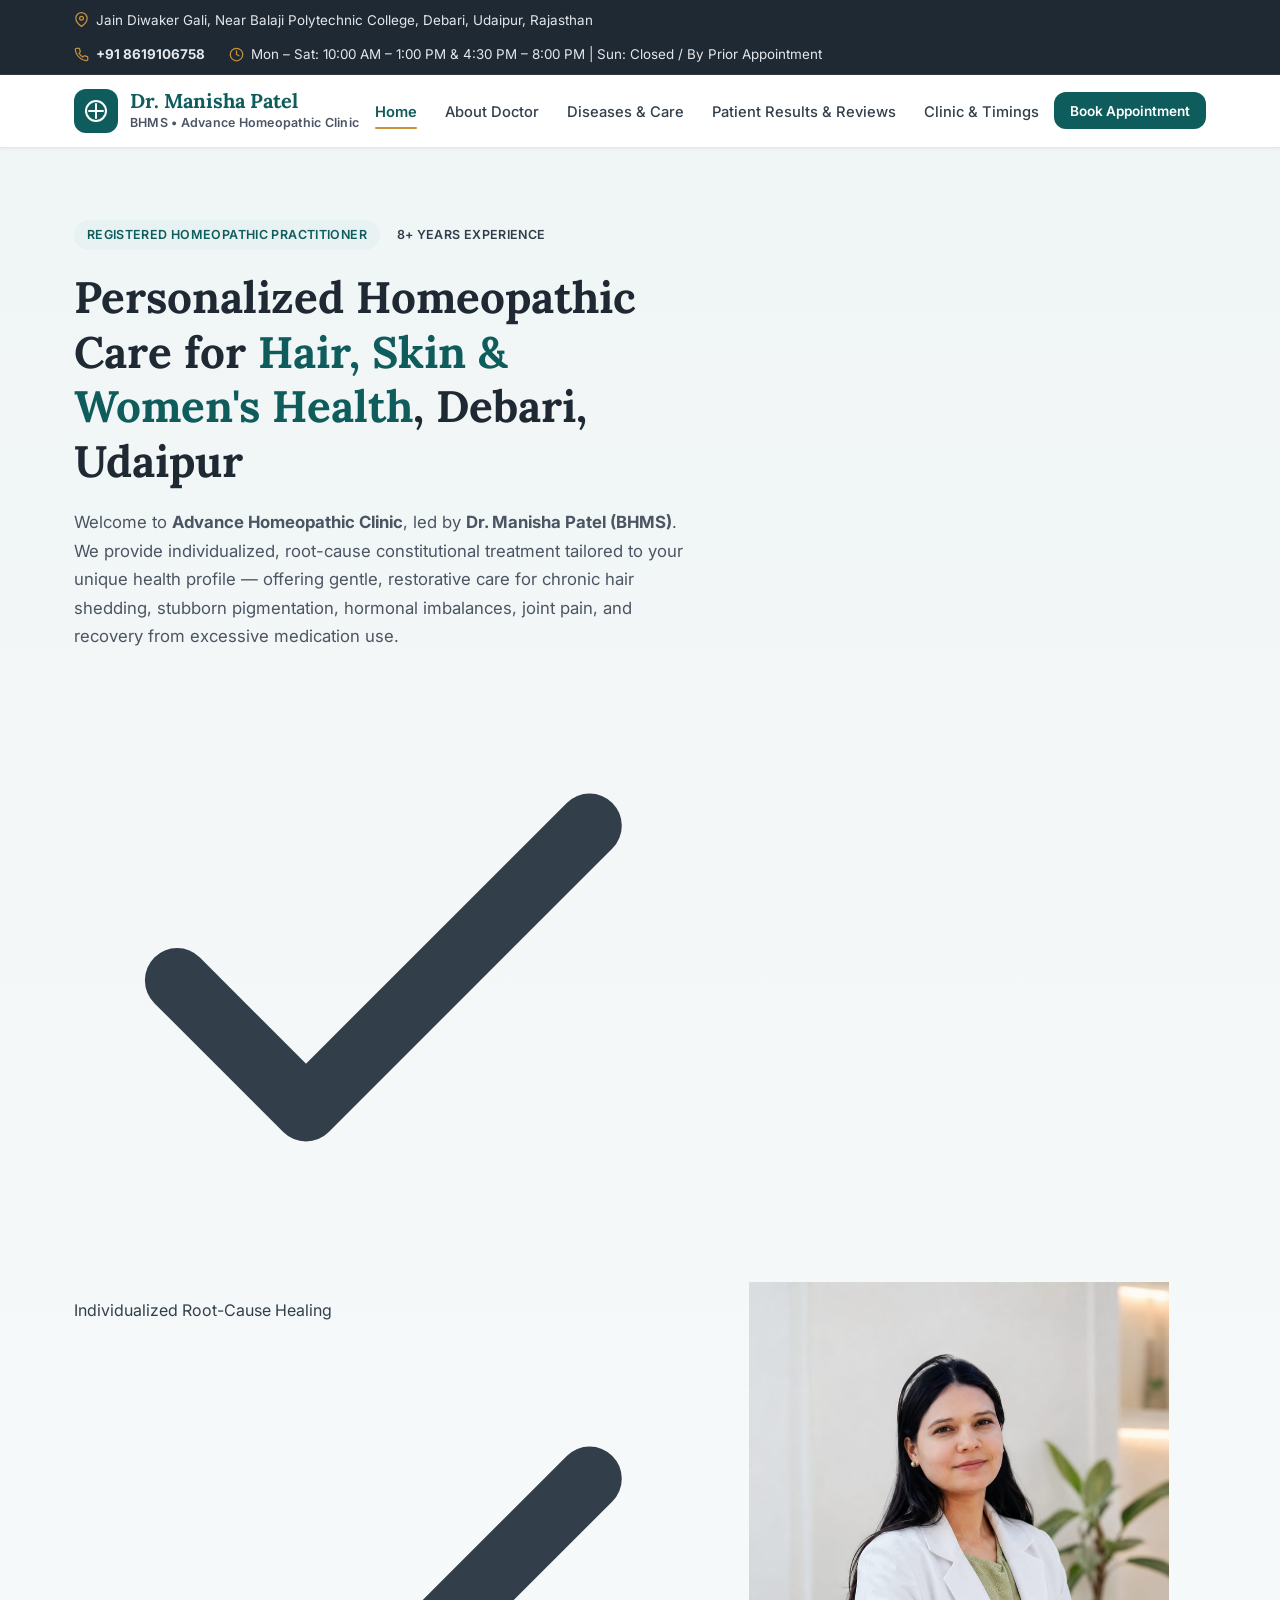
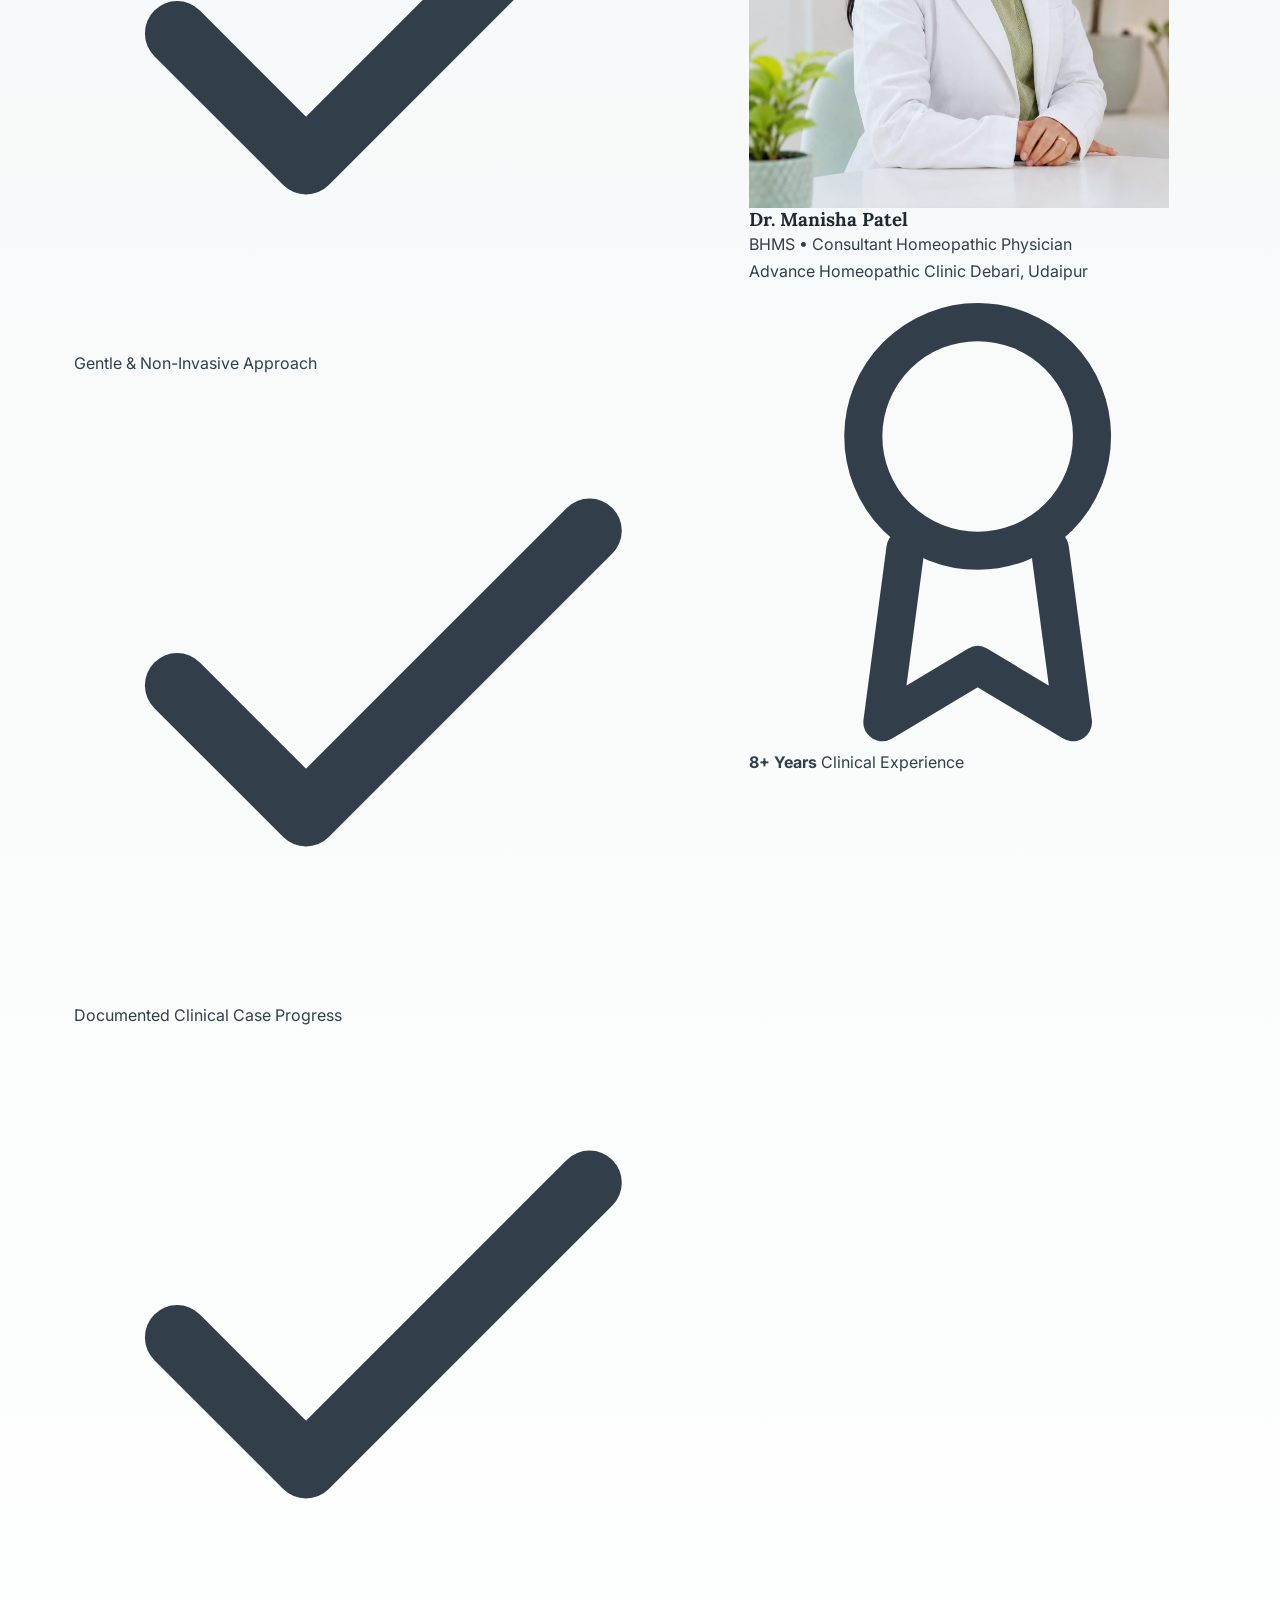
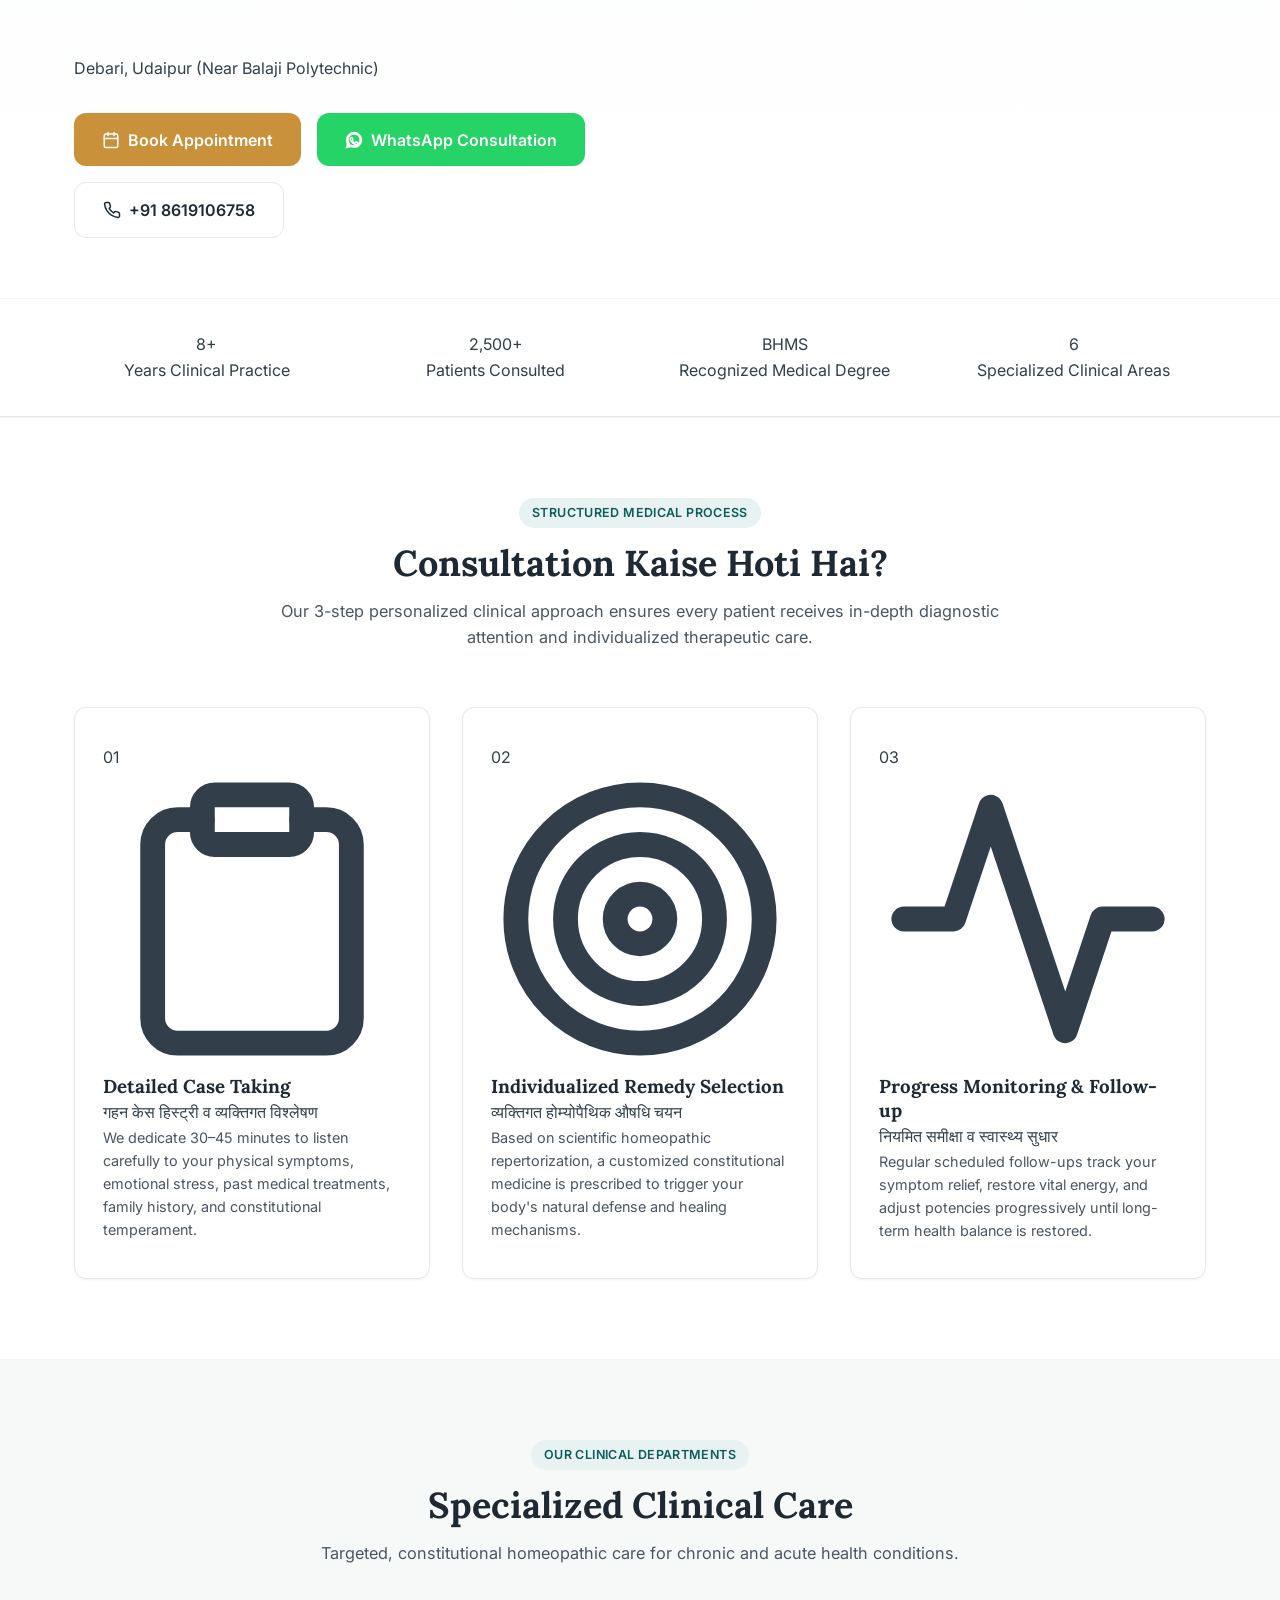
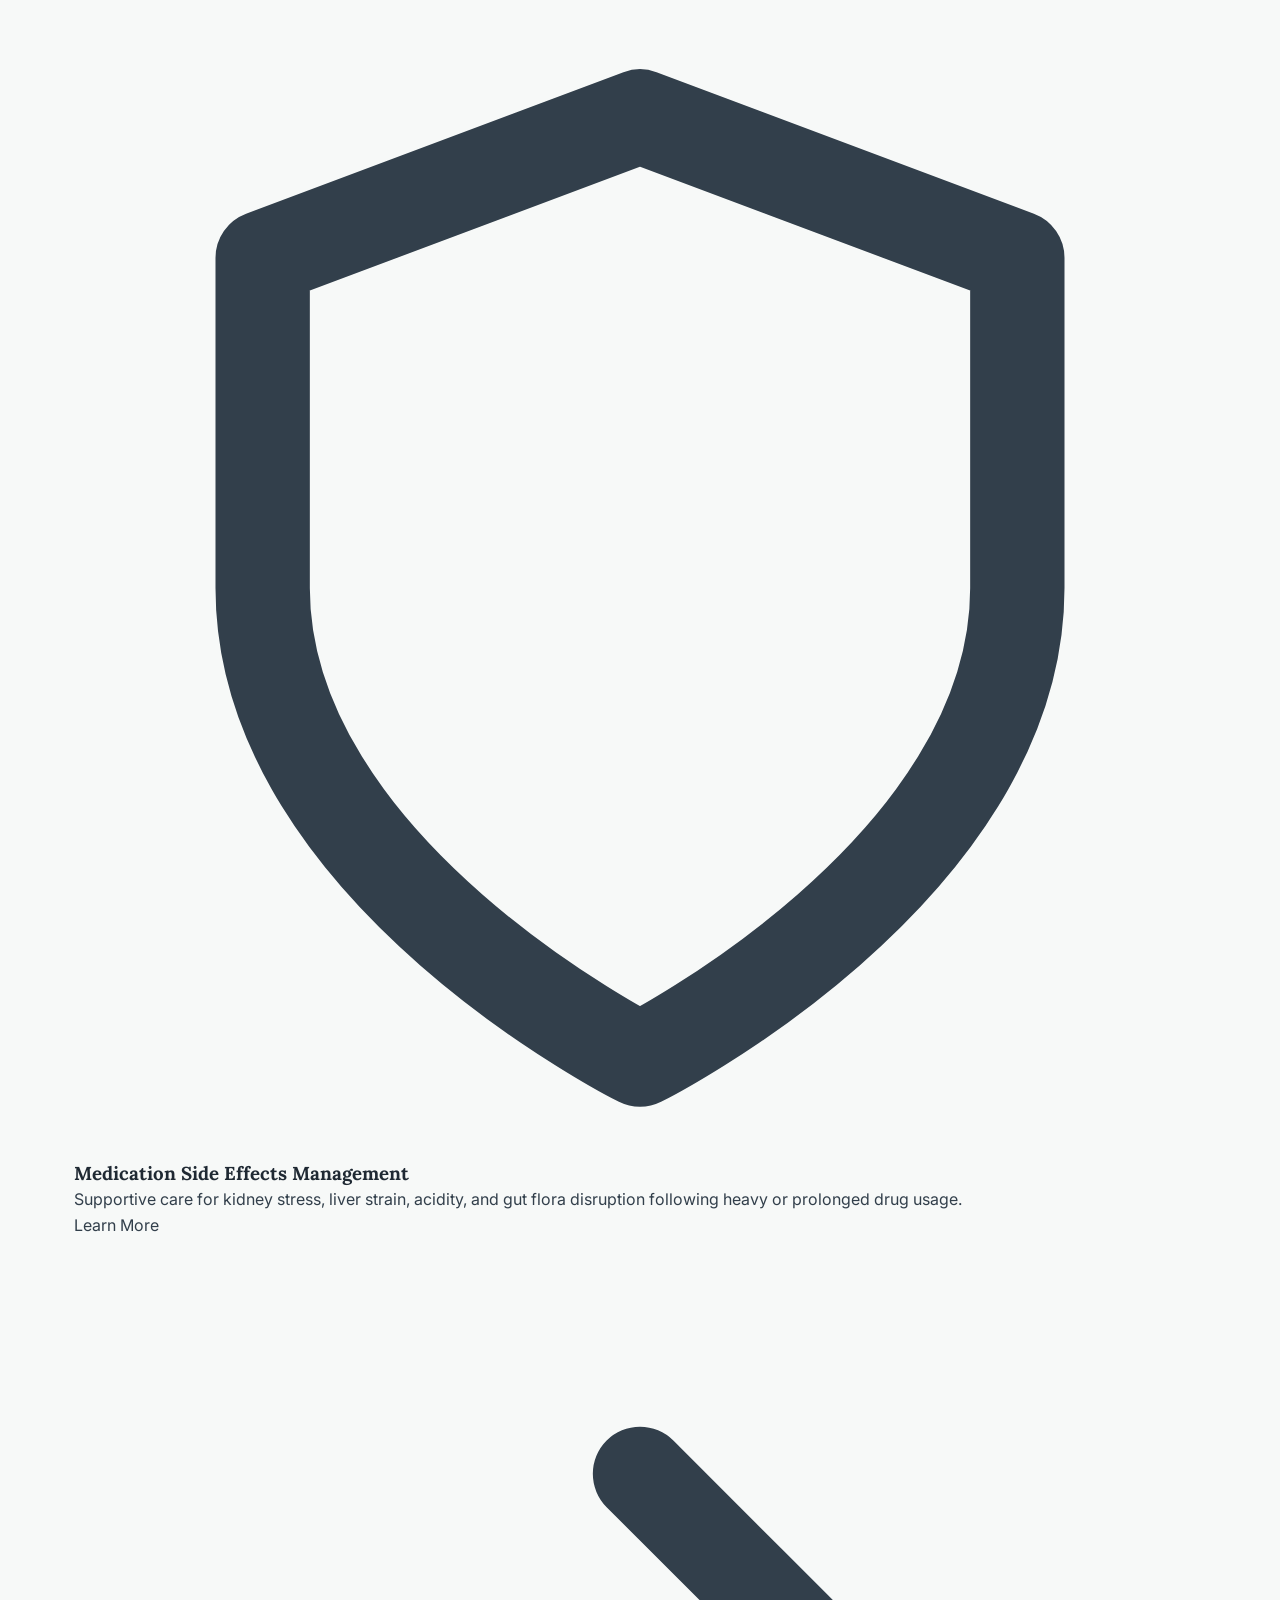
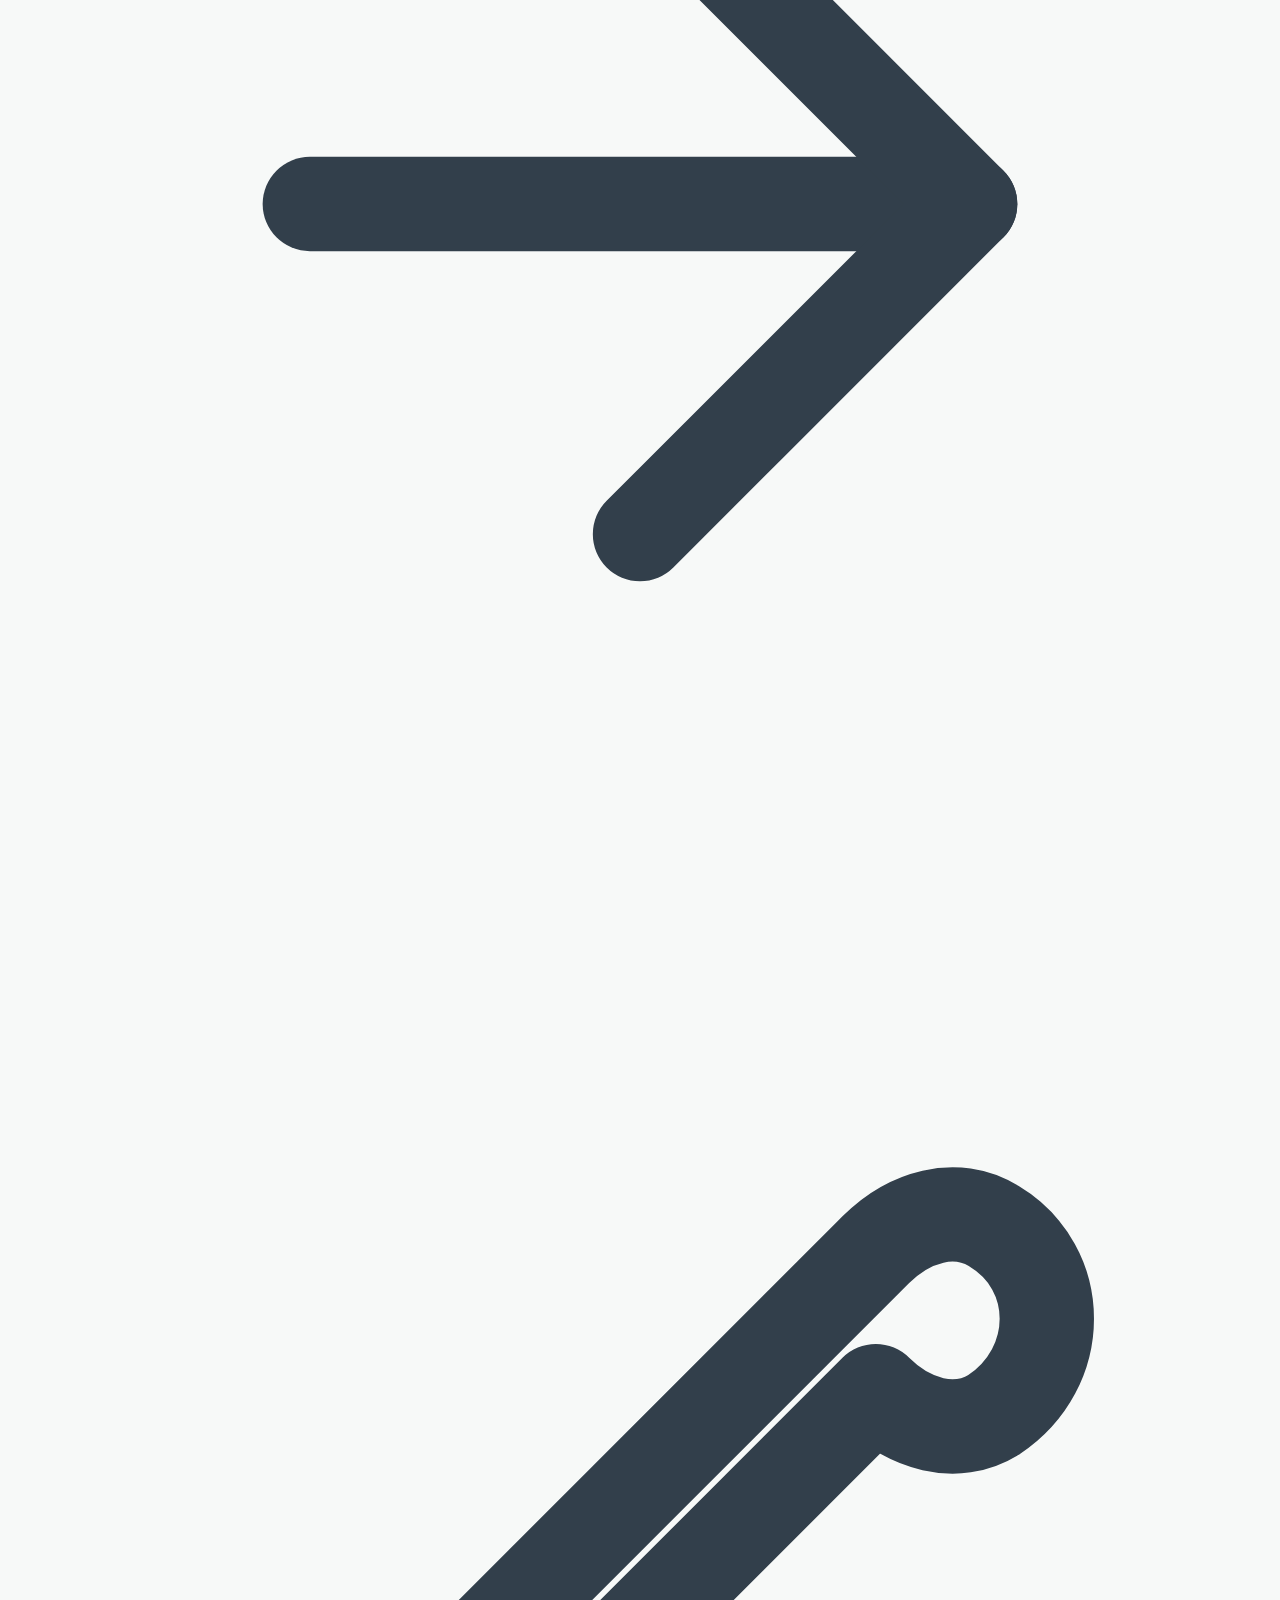
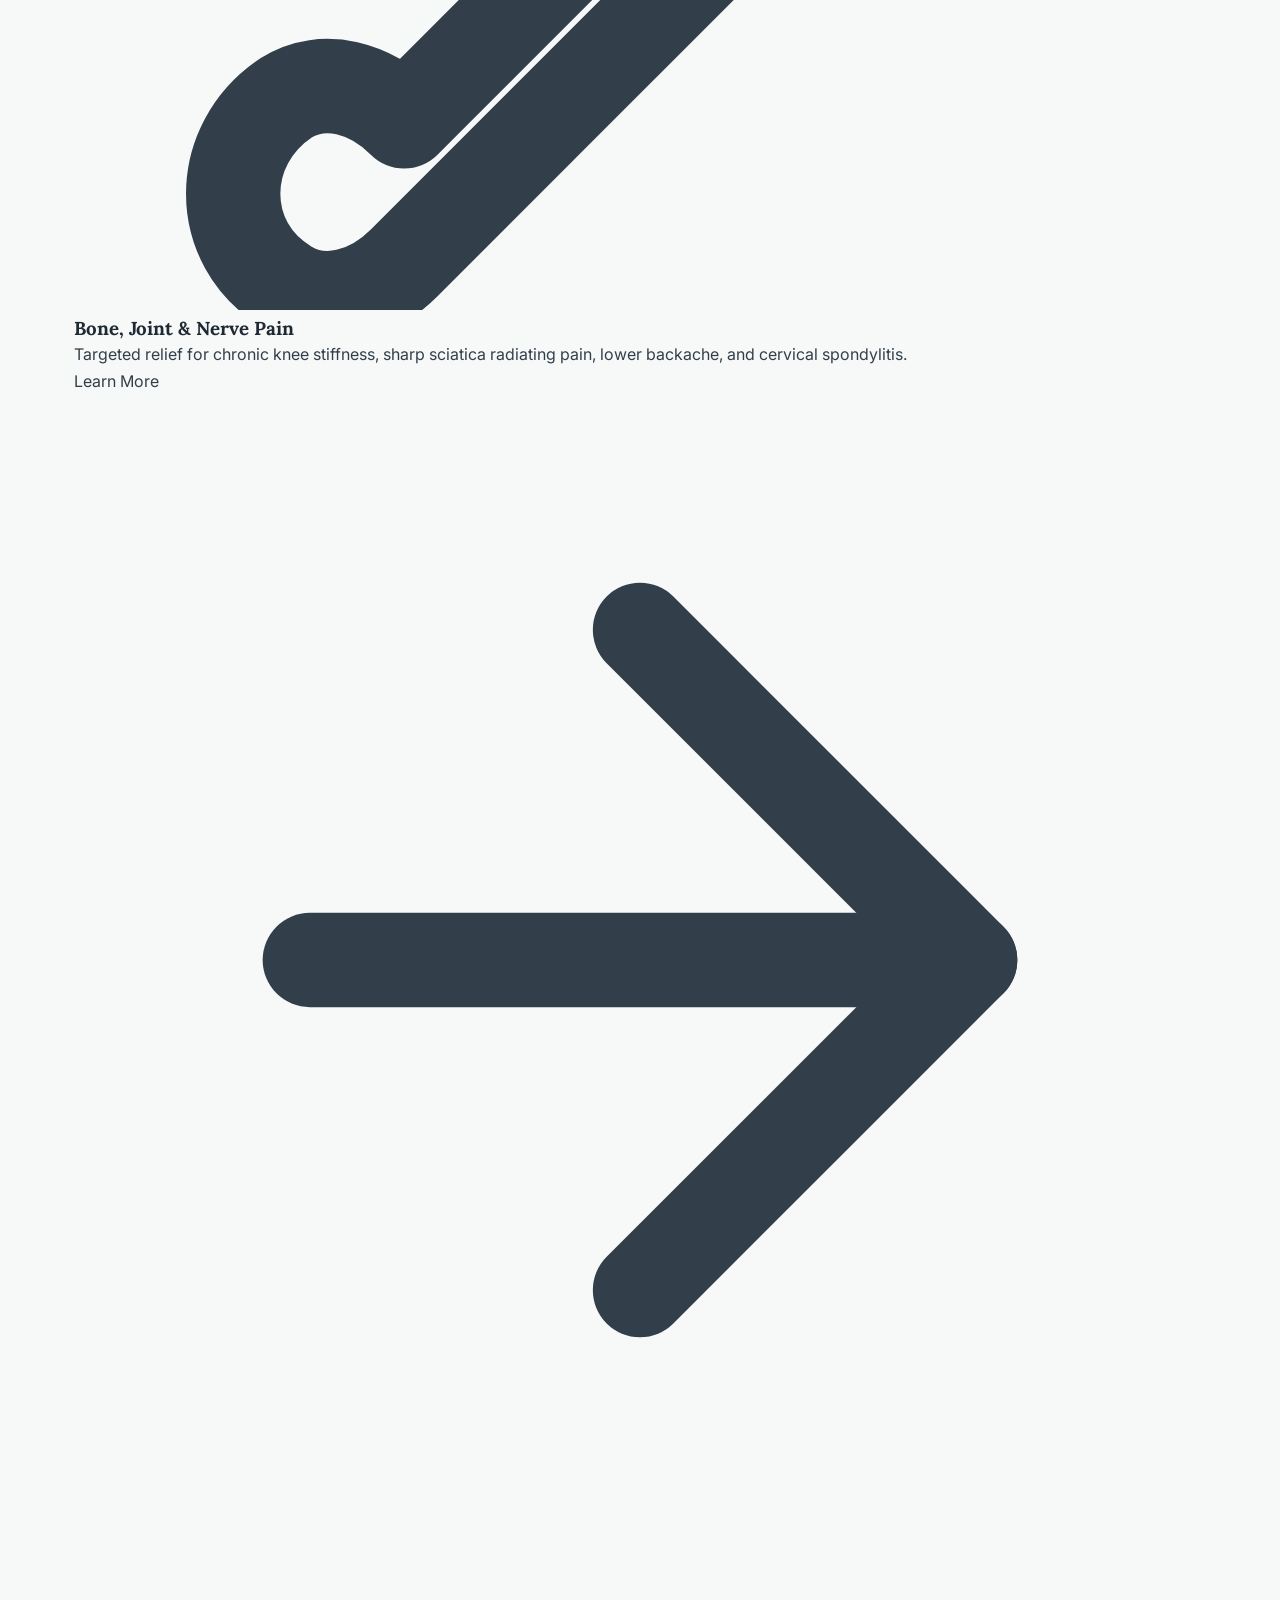
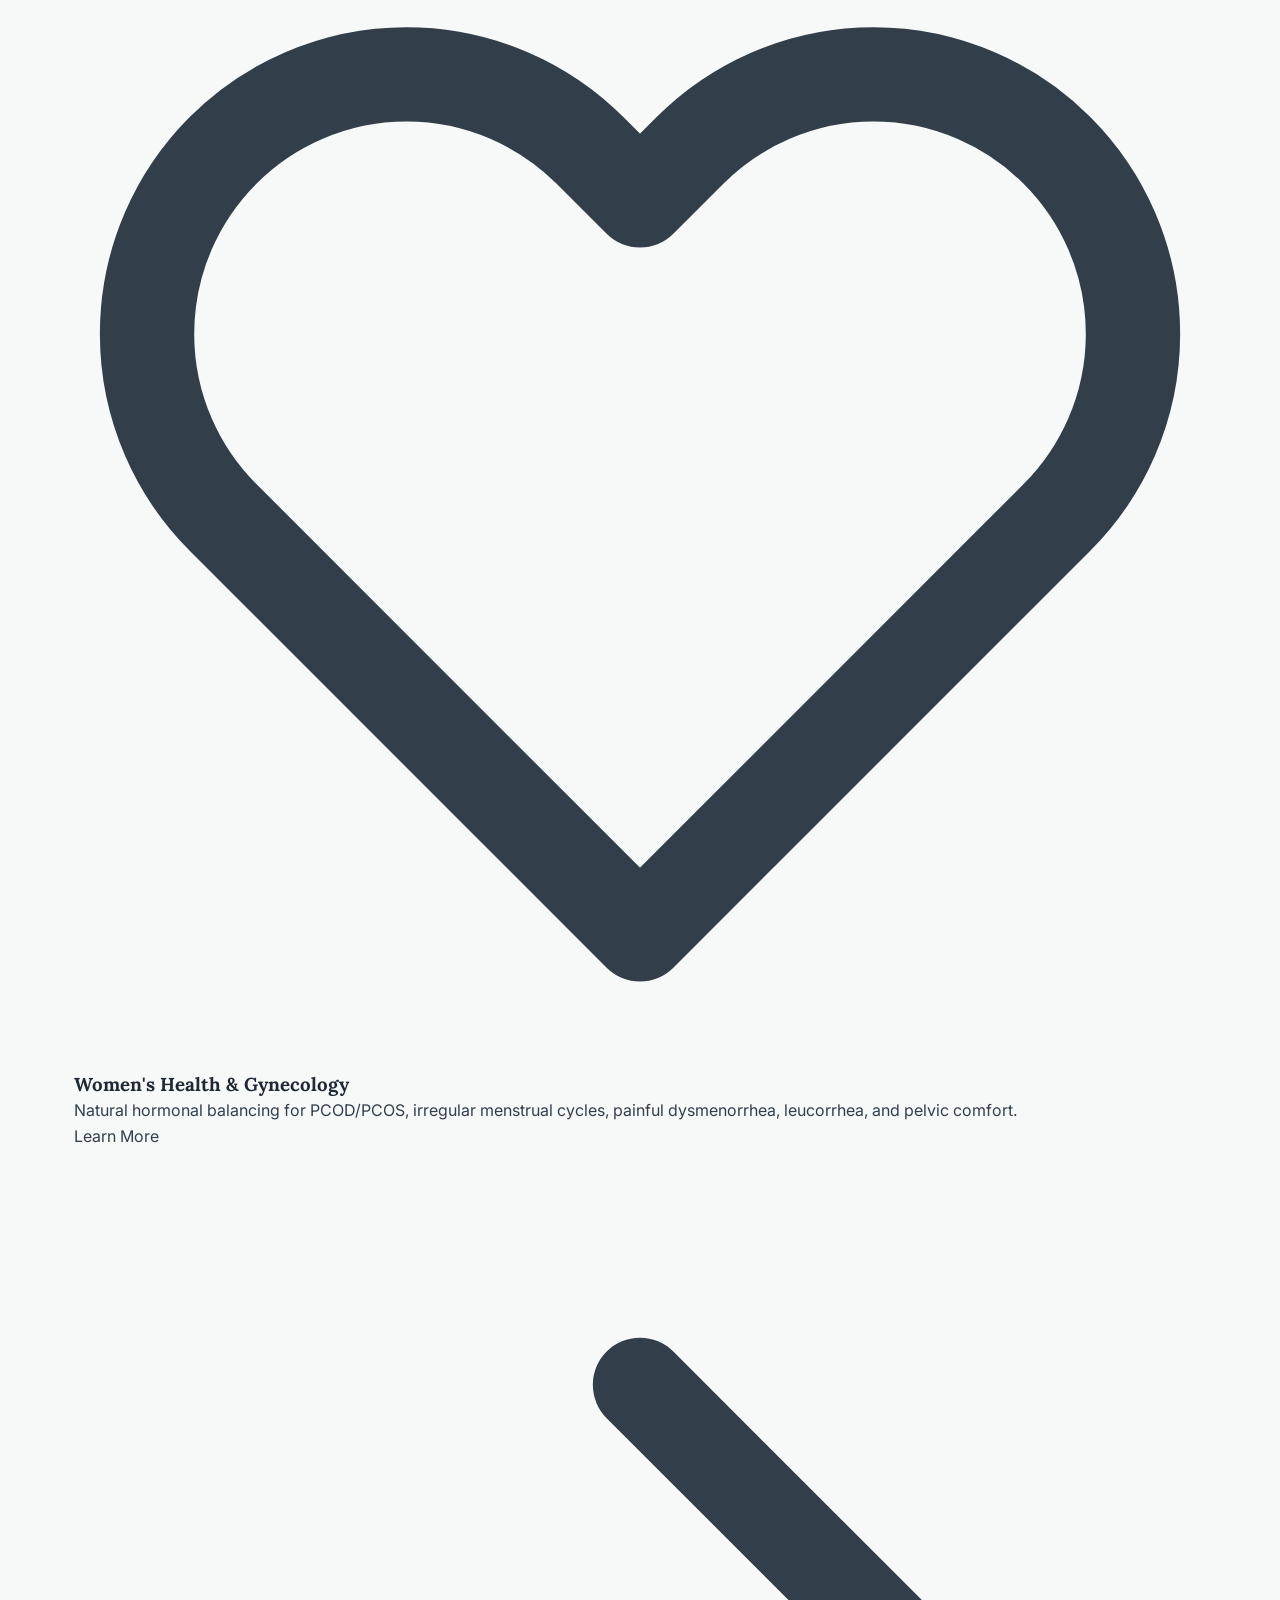
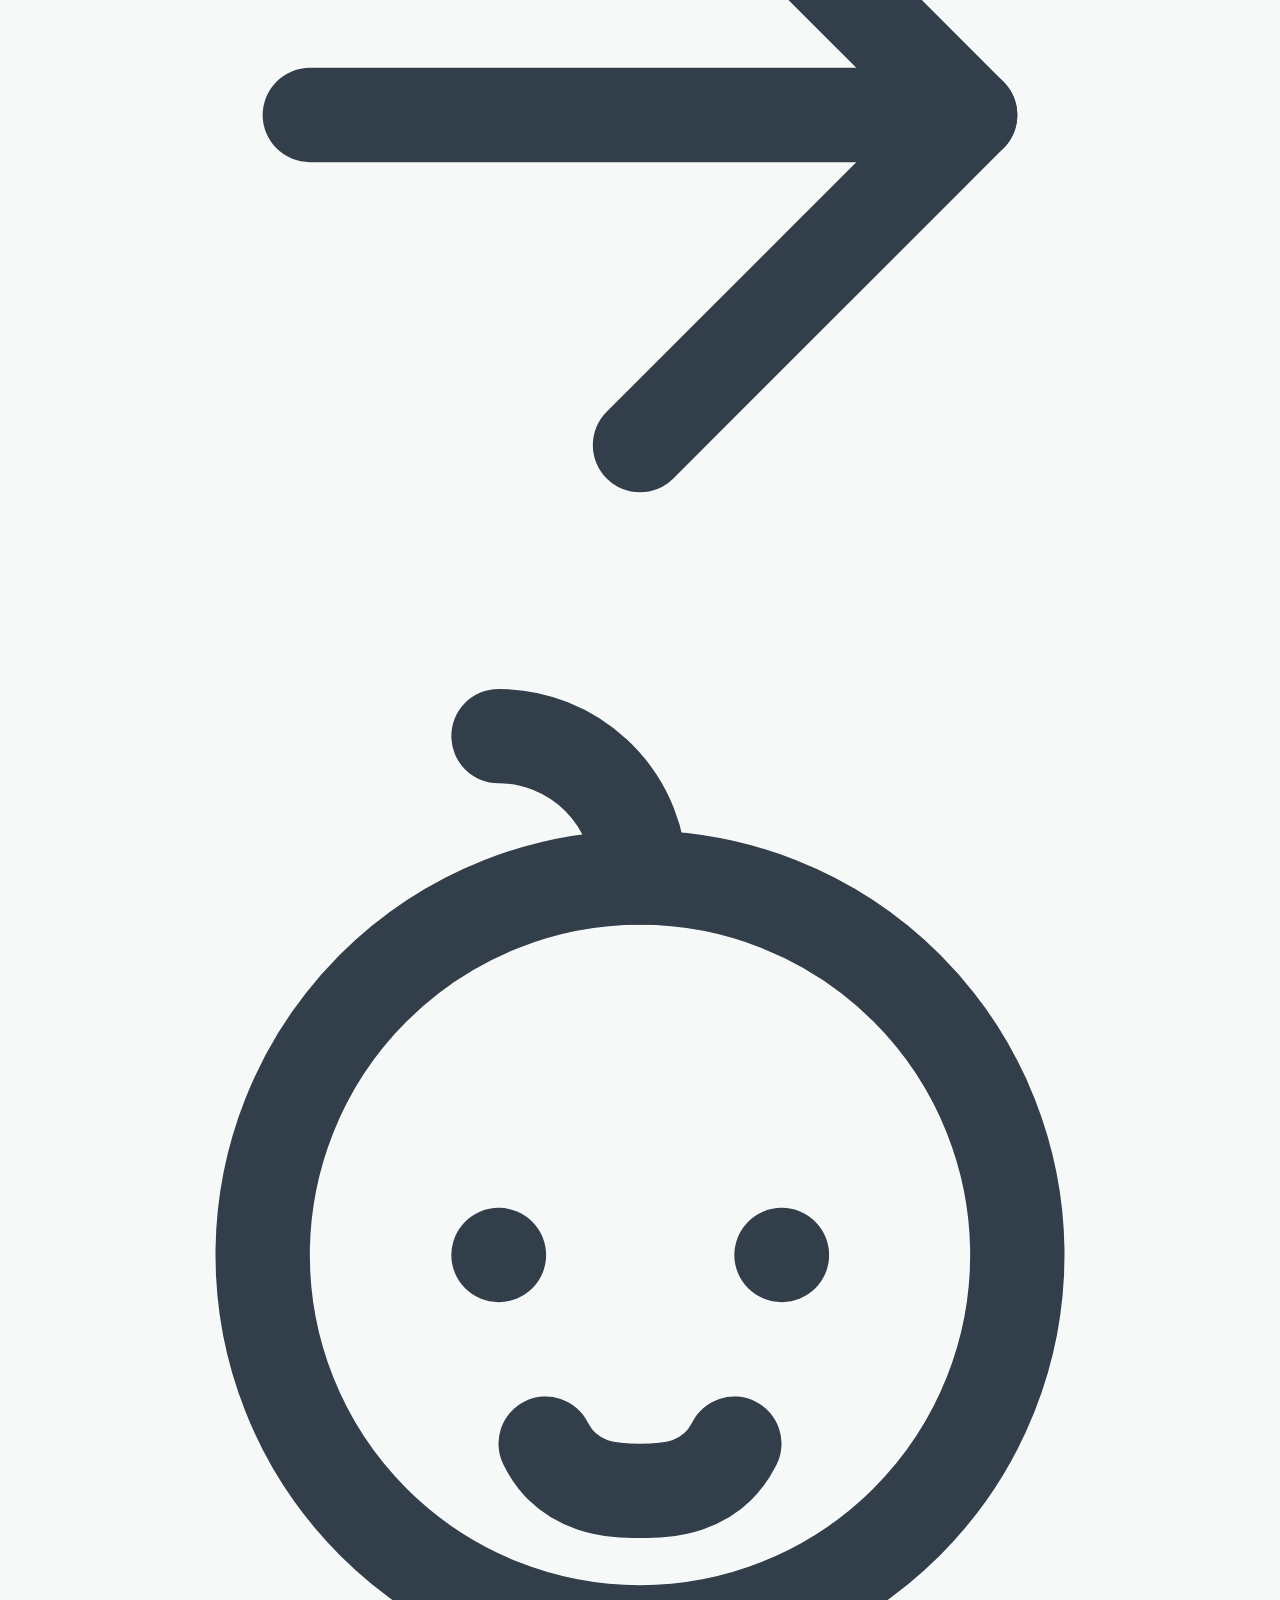
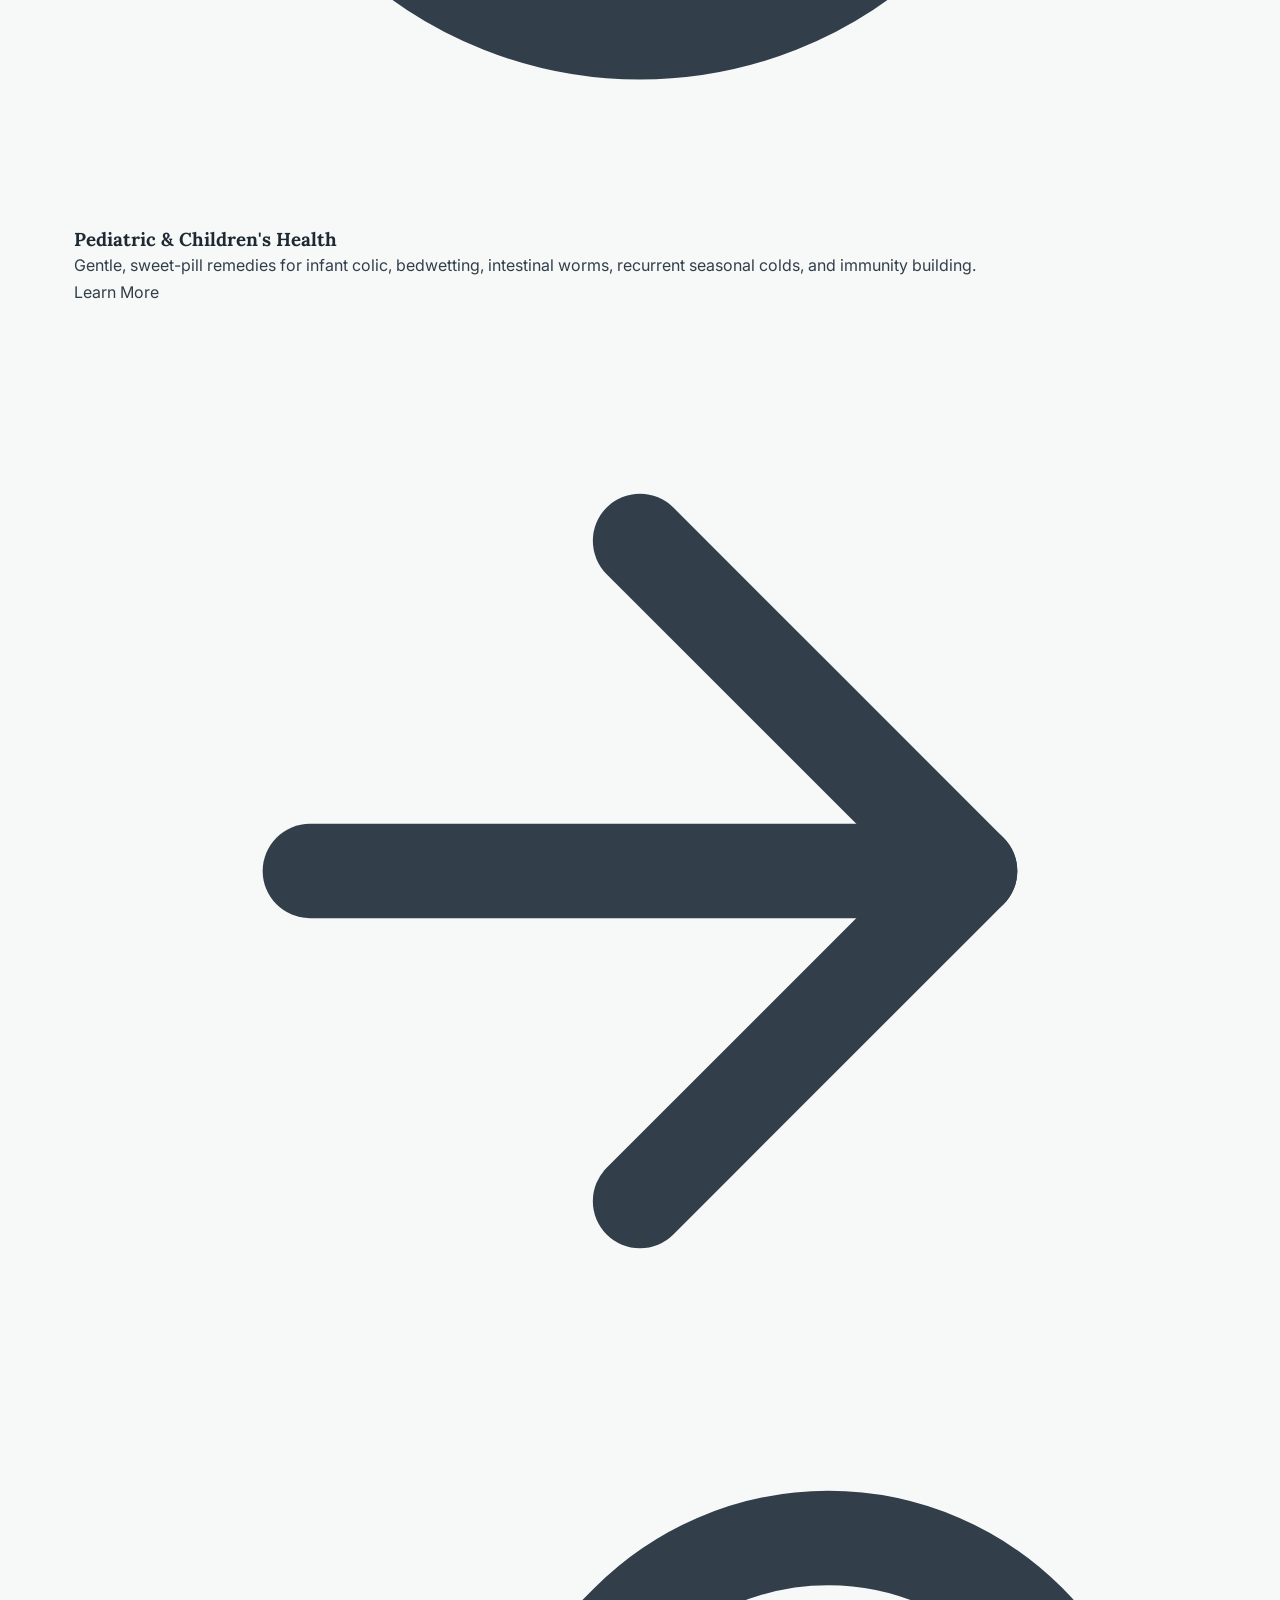
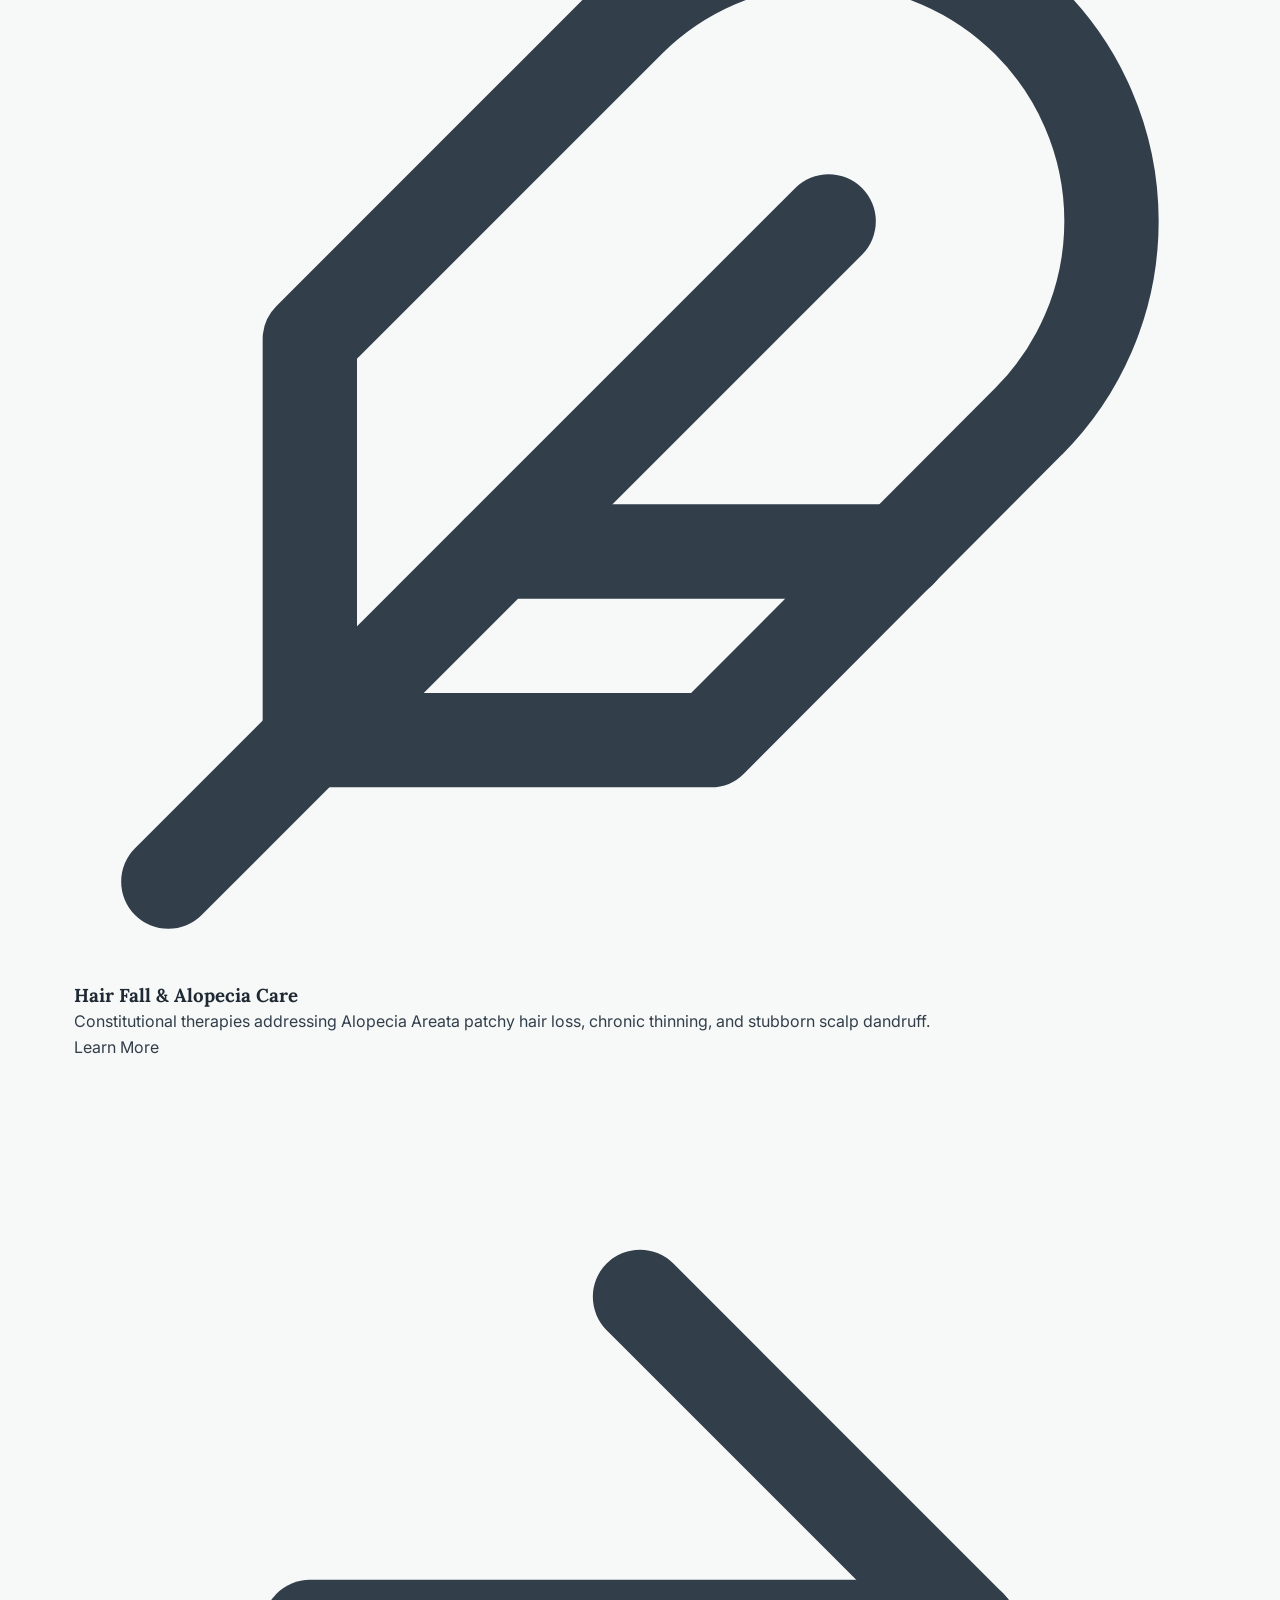
==== commit b63f1e0e: "Complete redesign per improvement guide: deep teal and warm gold design system, monochrome SVG line " ====
--- a/index.html
+++ b/index.html
@@ -3,69 +3,110 @@
 <head>
   <meta charset="UTF-8">
   <meta name="viewport" content="width=device-width, initial-scale=1.0">
-  <title>Dr. Manisha Patel | BHMS (Drt) - Advance Homeopathic Clinic, Debari, Udaipur</title>
-  <meta name="description" content="Official website of Dr. Manisha Patel (BHMS Drt) - Advance Homeopathic Clinic in Debari, Udaipur. Specialized in Hair, Skin, Women's Health, Joint Pain, Pediatric care and treatment of chronic side effects.">
-  <meta name="keywords" content="Dr Manisha Patel, BHMS Drt, Advance Homeopathic Clinic Debari Udaipur, Hair Specialist, Skin Specialist, Joint Pain, PCOD PCOS Udaipur, Balaji Polytechnic Debari">
+  <title>Dr. Manisha Patel | Homeopathic Doctor in Debari, Udaipur</title>
+  <meta name="description" content="Advance Homeopathic Clinic in Debari, Udaipur led by Dr. Manisha Patel (BHMS). Personalized homeopathic care for hair, skin, women's health, joint pain & pediatric issues.">
   <link rel="preconnect" href="https://fonts.googleapis.com">
   <link rel="preconnect" href="https://fonts.gstatic.com" crossorigin>
-  <link href="https://fonts.googleapis.com/css2?family=Plus+Jakarta+Sans:wght@400;500;600;700;800&display=swap" rel="stylesheet">
+  <link href="https://fonts.googleapis.com/css2?family=Inter:wght@400;500;600;700&family=Lora:ital,wght@0,500;0,600;0,700;1,400&display=swap" rel="stylesheet">
   <link rel="stylesheet" href="assets/css/style.css">
+  <script type="application/ld+json">
+  {
+    "@context": "https://schema.org",
+    "@type": ["MedicalClinic", "Physician"],
+    "name": "Dr. Manisha Patel - Advance Homeopathic Clinic",
+    "image": "https://girirajp1009-sys.github.io/Manisha-Patel/assets/images/dr-manisha.jpg",
+    "@id": "https://girirajp1009-sys.github.io/Manisha-Patel/",
+    "url": "https://girirajp1009-sys.github.io/Manisha-Patel/",
+    "telephone": "+918619106758",
+    "priceRange": "₹₹",
+    "address": {
+      "@type": "PostalAddress",
+      "streetAddress": "Jain Diwaker Gali, near Balaji Polytechnic College",
+      "addressLocality": "Debari, Udaipur",
+      "addressRegion": "Rajasthan",
+      "postalCode": "313024",
+      "addressCountry": "IN"
+    },
+    "geo": {
+      "@type": "GeoCoordinates",
+      "latitude": 24.603504,
+      "longitude": 73.785245
+    },
+    "openingHoursSpecification": [
+      {
+        "@type": "OpeningHoursSpecification",
+        "dayOfWeek": ["Monday", "Tuesday", "Wednesday", "Thursday", "Friday", "Saturday"],
+        "opens": "10:00",
+        "closes": "13:00"
+      },
+      {
+        "@type": "OpeningHoursSpecification",
+        "dayOfWeek": ["Monday", "Tuesday", "Wednesday", "Thursday", "Friday", "Saturday"],
+        "opens": "16:30",
+        "closes": "20:00"
+      }
+    ],
+    "medicalSpecialty": "Homeopathy",
+    "availableService": [
+      { "@type": "MedicalProcedure", "name": "Alopecia & Hair Fall Treatment" },
+      { "@type": "MedicalProcedure", "name": "Melasma & Chronic Skin Care" },
+      { "@type": "MedicalProcedure", "name": "PCOD & Women's Health Care" },
+      { "@type": "MedicalProcedure", "name": "Sciatica & Joint Pain Relief" }
+    ]
+  }
+  </script>
 </head>
 <body>
 
-  <!-- Top Announcement / Quick Contact Bar -->
-  <aside class="top-bar" aria-label="Quick Contact Bar">
+  <!-- Top Announcement Bar (Standardized Timings) -->
+  <aside class="top-bar" aria-label="Clinic Timing and Contact Info">
     <div class="container top-bar-content">
       <div class="top-bar-left">
         <span class="top-bar-item">
-          <svg viewBox="0 0 24 24"><path d="M12 2C8.13 2 5 5.13 5 9c0 5.25 7 13 7 13s7-7.75 7-13c0-3.87-3.13-7-7-7zm0 9.5c-1.38 0-2.5-1.12-2.5-2.5s1.12-2.5 2.5-2.5 2.5 1.12 2.5 2.5-1.12 2.5-2.5 2.5z"/></svg>
-          Jain Diwaker Gali, Near Balaji Polytechnic College, Debari, Udaipur, Rajasthan
+          <svg viewBox="0 0 24 24" fill="none" stroke="currentColor" stroke-width="2" stroke-linecap="round" stroke-linejoin="round"><path d="M21 10c0 7-9 13-9 13s-9-6-9-13a9 9 0 0 1 18 0z"></path><circle cx="12" cy="10" r="3"></circle></svg>
+          <span>Jain Diwaker Gali, Near Balaji Polytechnic College, Debari, Udaipur, Rajasthan</span>
         </span>
       </div>
       <div class="top-bar-right">
         <a href="tel:8619106758" class="top-bar-item">
-          <svg viewBox="0 0 24 24"><path d="M6.62 10.79c1.44 2.83 3.76 5.14 6.59 6.59l2.2-2.2c.27-.27.67-.36 1.02-.24 1.12.37 2.33.57 3.57.57.55 0 1 .45 1 1V20c0 .55-.45 1-1 1-9.39 0-17-7.61-17-17 0-.55.45-1 1-1h3.5c.55 0 1 .45 1 1 0 1.25.2 2.45.57 3.57.11.35.03.74-.25 1.02l-2.2 2.2z"/></svg>
+          <svg viewBox="0 0 24 24" fill="none" stroke="currentColor" stroke-width="2" stroke-linecap="round" stroke-linejoin="round"><path d="M22 16.92v3a2 2 0 0 1-2.18 2 19.79 19.79 0 0 1-8.63-3.07 19.5 19.5 0 0 1-6-6 19.79 19.79 0 0 1-3.07-8.67A2 2 0 0 1 4.11 2h3a2 2 0 0 1 2 1.72 12.84 12.84 0 0 0 .7 2.81 2 2 0 0 1-.45 2.11L8.09 9.91a16 16 0 0 0 6 6l1.27-1.27a2 2 0 0 1 2.11-.45 12.84 12.84 0 0 0 2.81.7A2 2 0 0 1 22 16.92z"></path></svg>
           <strong>+91 8619106758</strong>
         </a>
         <span class="top-bar-item">
-          <svg viewBox="0 0 24 24"><path d="M11.99 2C6.47 2 2 6.48 2 12s4.47 10 9.99 10C17.52 22 22 17.52 22 12S17.52 2 11.99 2zM12 20c-4.42 0-8-3.58-8-8s3.58-8 8-8 8 3.58 8 8-3.58 8-8 8zm.5-13H11v6l5.25 3.15.75-1.23-4.5-2.67z"/></svg>
-          Mon - Sat: 10:00 AM &ndash; 8:00 PM
+          <svg viewBox="0 0 24 24" fill="none" stroke="currentColor" stroke-width="2" stroke-linecap="round" stroke-linejoin="round"><circle cx="12" cy="12" r="10"></circle><polyline points="12 6 12 12 16 14"></polyline></svg>
+          <span>Mon &ndash; Sat: 10:00 AM &ndash; 1:00 PM &amp; 4:30 PM &ndash; 8:00 PM | Sun: Closed / By Prior Appointment</span>
         </span>
       </div>
     </div>
   </aside>
-
   <!-- Main Navigation Header -->
   <header class="site-header">
     <div class="container nav-container">
-      <a href="index.html" class="brand-logo">
+      <a href="index.html" class="brand-logo" aria-label="Dr. Manisha Patel Clinic Homepage">
         <div class="brand-icon">
-          <svg viewBox="0 0 24 24" fill="none" stroke="currentColor" stroke-width="2.5" stroke-linecap="round" stroke-linejoin="round">
-            <path d="M12 6v12M6 12h12"/>
-            <circle cx="12" cy="12" r="10"/>
-          </svg>
+          <svg viewBox="0 0 24 24" fill="none" stroke="currentColor" stroke-width="2.2" stroke-linecap="round" stroke-linejoin="round"><path d="M12 5v14M5 12h14"></path><circle cx="12" cy="12" r="10"></circle></svg>
         </div>
         <div class="brand-text">
           <h1>Dr. Manisha Patel</h1>
-          <span>BHMS (Drt) &bull; Advance Homeopathic Clinic</span>
+          <span>BHMS &bull; Advance Homeopathic Clinic</span>
         </div>
       </a>
 
-      <!-- Desktop & Mobile Nav Menu -->
-      <nav>
+      <!-- Desktop Nav -->
+      <nav aria-label="Main Navigation">
         <ul class="nav-menu" id="navMenu">
           <li><a href="index.html" class="nav-link active">Home</a></li>
-          <li><a href="about.html" class="nav-link ">About Doctor</a></li>
-          <li><a href="treatments.html" class="nav-link ">Diseases &amp; Care</a></li>
-          <li><a href="results.html" class="nav-link ">Patient Results &amp; Reviews</a></li>
-          <li><a href="contact.html" class="nav-link ">Clinic &amp; Timings</a></li>
+          <li><a href="about.html" class="nav-link">About Doctor</a></li>
+          <li><a href="treatments.html" class="nav-link">Diseases &amp; Care</a></li>
+          <li><a href="results.html" class="nav-link">Patient Results &amp; Reviews</a></li>
+          <li><a href="contact.html" class="nav-link">Clinic &amp; Timings</a></li>
         </ul>
       </nav>
 
       <div class="nav-actions">
         <a href="appointment.html" class="btn btn-primary btn-sm">Book Appointment</a>
         <button class="mobile-toggle" id="mobileToggle" aria-label="Toggle navigation menu">
-          <svg width="26" height="26" fill="currentColor" viewBox="0 0 24 24">
+          <svg width="24" height="24" fill="currentColor" viewBox="0 0 24 24">
             <path d="M3 18h18v-2H3v2zm0-5h18v-2H3v2zm0-7v2h18V6H3z"/>
           </svg>
         </button>
@@ -78,334 +119,619 @@
     <div class="container hero-grid">
       <!-- Left Content -->
       <div class="hero-content">
-        <div class="hero-doctor-badge">
-          <span class="badge badge-teal">Verified Medical Practitioner</span>
-          <span>BHMS (Drt) Consultant</span>
-        </div>
-
-        <h2 class="hero-title">
-          Holistic Healthcare &amp; <span class="highlight">Proven Natural Healing</span> for Chronic Diseases
-        </h2>
+        <div class="hero-badge-wrap">
+          <span class="badge badge-teal">Registered Homeopathic Practitioner</span>
+          <span class="badge badge-amber">8+ Years Experience</span>
+        </div>
+
+        <h1 class="hero-title">
+          Personalized Homeopathic Care for <span class="highlight">Hair, Skin &amp; Women's Health</span>, Debari, Udaipur
+        </h1>
 
         <p class="hero-desc">
-          Welcome to the clinic of <strong>Dr. Manisha Patel [BHMS (Drt)]</strong>. Offering root-cause diagnosis and gentle homeopathic recovery for hair disorders, persistent skin conditions, women's hormonal health, joint &amp; nerve pain, pediatric illnesses, and overcoming side effects of prolonged medication in Debari, Udaipur.
+          Welcome to <strong>Advance Homeopathic Clinic</strong>, led by <strong>Dr. Manisha Patel (BHMS)</strong>. We provide individualized, root-cause constitutional treatment tailored to your unique health profile &mdash; offering gentle, restorative care for chronic hair shedding, stubborn pigmentation, hormonal imbalances, joint pain, and recovery from excessive medication use.
         </p>
 
-        <div class="hero-features">
-          <div class="hero-feature-item">
-            <svg width="20" height="20" fill="currentColor" viewBox="0 0 20 20"><path fill-rule="evenodd" d="M10 18a8 8 0 100-16 8 8 0 000 16zm3.707-9.293a1 1 0 00-1.414-1.414L9 10.586 7.707 9.293a1 1 0 00-1.414 1.414l2 2a1 1 0 001.414 0l4-4z" clip-rule="evenodd"/></svg>
-            <span>Safe &amp; Side-Effect Free Care</span>
-          </div>
-          <div class="hero-feature-item">
-            <svg width="20" height="20" fill="currentColor" viewBox="0 0 20 20"><path fill-rule="evenodd" d="M10 18a8 8 0 100-16 8 8 0 000 16zm3.707-9.293a1 1 0 00-1.414-1.414L9 10.586 7.707 9.293a1 1 0 00-1.414 1.414l2 2a1 1 0 001.414 0l4-4z" clip-rule="evenodd"/></svg>
-            <span>Proven Real Patient Results</span>
-          </div>
-          <div class="hero-feature-item">
-            <svg width="20" height="20" fill="currentColor" viewBox="0 0 20 20"><path fill-rule="evenodd" d="M10 18a8 8 0 100-16 8 8 0 000 16zm3.707-9.293a1 1 0 00-1.414-1.414L9 10.586 7.707 9.293a1 1 0 00-1.414 1.414l2 2a1 1 0 001.414 0l4-4z" clip-rule="evenodd"/></svg>
-            <span>Personalized Case Diagnosis</span>
-          </div>
-          <div class="hero-feature-item">
-            <svg width="20" height="20" fill="currentColor" viewBox="0 0 20 20"><path fill-rule="evenodd" d="M10 18a8 8 0 100-16 8 8 0 000 16zm3.707-9.293a1 1 0 00-1.414-1.414L9 10.586 7.707 9.293a1 1 0 00-1.414 1.414l2 2a1 1 0 001.414 0l4-4z" clip-rule="evenodd"/></svg>
-            <span>Debari, Udaipur Clinic</span>
+        <div class="hero-highlights-list">
+          <div class="hero-highlight-item">
+            <svg viewBox="0 0 24 24" fill="none" stroke="currentColor" stroke-width="2.5" stroke-linecap="round" stroke-linejoin="round"><polyline points="20 6 9 17 4 12"></polyline></svg>
+            <span>Individualized Root-Cause Healing</span>
+          </div>
+          <div class="hero-highlight-item">
+            <svg viewBox="0 0 24 24" fill="none" stroke="currentColor" stroke-width="2.5" stroke-linecap="round" stroke-linejoin="round"><polyline points="20 6 9 17 4 12"></polyline></svg>
+            <span>Gentle &amp; Non-Invasive Approach</span>
+          </div>
+          <div class="hero-highlight-item">
+            <svg viewBox="0 0 24 24" fill="none" stroke="currentColor" stroke-width="2.5" stroke-linecap="round" stroke-linejoin="round"><polyline points="20 6 9 17 4 12"></polyline></svg>
+            <span>Documented Clinical Case Progress</span>
+          </div>
+          <div class="hero-highlight-item">
+            <svg viewBox="0 0 24 24" fill="none" stroke="currentColor" stroke-width="2.5" stroke-linecap="round" stroke-linejoin="round"><polyline points="20 6 9 17 4 12"></polyline></svg>
+            <span>Debari, Udaipur (Near Balaji Polytechnic)</span>
           </div>
         </div>
 
         <div class="hero-cta-group">
-          <a href="appointment.html" class="btn btn-primary btn-lg">
-            <svg width="20" height="20" fill="currentColor" viewBox="0 0 24 24"><path d="M19 3h-1V1h-2v2H8V1H6v2H5c-1.11 0-2 .9-2 2v14c0 1.1.89 2 2 2h14c1.1 0 2-.9 2-2V5c0-1.1-.9-2-2-2zm0 16H5V8h14v11zM7 10h5v5H7z"/></svg>
-            Book An Appointment
-          </a>
-          <a href="about.html" class="btn btn-outline btn-lg">
-            About Doctor
+          <a href="appointment.html" class="btn btn-accent btn-lg">
+            <svg viewBox="0 0 24 24" fill="none" stroke="currentColor" stroke-width="2" stroke-linecap="round" stroke-linejoin="round"><rect x="3" y="4" width="18" height="18" rx="2" ry="2"></rect><line x1="16" y1="2" x2="16" y2="6"></line><line x1="8" y1="2" x2="8" y2="6"></line><line x1="3" y1="10" x2="21" y2="10"></line></svg>
+            <span>Book Appointment</span>
+          </a>
+          <a href="https://wa.me/918619106758?text=Hello%20Dr.%20Manisha%20Patel,%20I%20would%20like%20to%20consult%20at%20your%20Debari%20Clinic." target="_blank" rel="noopener noreferrer" class="btn btn-whatsapp btn-lg">
+            <svg viewBox="0 0 24 24" fill="currentColor"><path d="M12.04 2c-5.46 0-9.91 4.45-9.91 9.91 0 1.75.46 3.45 1.32 4.95L2.05 22l5.25-1.38c1.45.79 3.08 1.21 4.74 1.21 5.46 0 9.91-4.45 9.91-9.91 0-2.65-1.03-5.14-2.9-7.01A9.816 9.816 0 0 0 12.04 2m.01 1.67c2.2 0 4.26.86 5.82 2.42a8.225 8.225 0 0 1 2.41 5.83c0 4.54-3.7 8.24-8.24 8.24-1.43 0-2.82-.37-4.04-1.08l-.29-.17-3.12.82.83-3.04-.19-.3a8.21 8.21 0 0 1-1.26-4.46c0-4.54 3.7-8.24 8.24-8.24m4.52 11.66c-.25-.13-1.47-.72-1.7-.81-.23-.08-.39-.13-.56.13-.17.25-.64.81-.79.97-.14.17-.29.19-.54.06-.25-.13-1.06-.39-2.02-1.25-.75-.67-1.26-1.5-1.41-1.75-.14-.25-.02-.39.11-.51.11-.11.25-.29.38-.44.13-.14.17-.25.25-.42.08-.17.04-.31-.02-.44-.06-.13-.56-1.35-.77-1.85-.2-.49-.41-.42-.56-.43h-.48c-.17 0-.44.06-.67.31-.23.25-.88.86-.88 2.1s.9 2.44 1.03 2.61c.13.17 1.77 2.7 4.29 3.79.6.26 1.07.41 1.44.53.6.19 1.15.16 1.58.1.48-.07 1.47-.6 1.68-1.18.21-.58.21-1.07.15-1.18-.07-.11-.23-.17-.48-.3z"/></svg>
+            <span>WhatsApp Consultation</span>
           </a>
           <a href="tel:8619106758" class="btn btn-phone btn-lg">
-            <svg width="18" height="18" fill="currentColor" viewBox="0 0 24 24"><path d="M6.62 10.79c1.44 2.83 3.76 5.14 6.59 6.59l2.2-2.2c.27-.27.67-.36 1.02-.24 1.12.37 2.33.57 3.57.57.55 0 1 .45 1 1V20c0 .55-.45 1-1 1-9.39 0-17-7.61-17-17 0-.55.45-1 1-1h3.5c.55 0 1 .45 1 1 0 1.25.2 2.45.57 3.57.11.35.03.74-.25 1.02l-2.2 2.2z"/></svg>
-            8619106758
+            <svg viewBox="0 0 24 24" fill="none" stroke="currentColor" stroke-width="2" stroke-linecap="round" stroke-linejoin="round"><path d="M22 16.92v3a2 2 0 0 1-2.18 2 19.79 19.79 0 0 1-8.63-3.07 19.5 19.5 0 0 1-6-6 19.79 19.79 0 0 1-3.07-8.67A2 2 0 0 1 4.11 2h3a2 2 0 0 1 2 1.72 12.84 12.84 0 0 0 .7 2.81 2 2 0 0 1-.45 2.11L8.09 9.91a16 16 0 0 0 6 6l1.27-1.27a2 2 0 0 1 2.11-.45 12.84 12.84 0 0 0 2.81.7A2 2 0 0 1 22 16.92z"></path></svg>
+            <span>+91 8619106758</span>
           </a>
         </div>
       </div>
 
       <!-- Right Doctor Portrait Card -->
       <div class="hero-image-wrapper">
-        <div class="floating-badge badge-top-left">
-          <div class="floating-badge-icon">🩺</div>
-          <div class="floating-badge-text">
-            <strong>Advance Homeopathic Clinic</strong>
-            <span>Dr. Manisha Patel</span>
-          </div>
-        </div>
-
-        <div class="doctor-photo-card">
-          <img src="assets/images/dr-manisha.jpg" alt="Dr. Manisha Patel BHMS Drt" width="400" height="480">
-          <div class="photo-overlay-info">
+        <div class="doctor-photo-frame">
+          <img src="assets/images/dr-manisha.jpg" alt="Dr. Manisha Patel (BHMS) - Homeopathic Physician Debari Udaipur" width="420" height="520">
+          <div class="photo-overlay-caption">
             <h3>Dr. Manisha Patel</h3>
-            <p>BHMS (Drt) &bull; Consultant Physician</p>
-            <div class="photo-specialties">
-              <span>Hair &amp; Skin</span>
-              <span>Women's Health</span>
-              <span>Joint &amp; Nerve Pain</span>
+            <p>BHMS &bull; Consultant Homeopathic Physician</p>
+            <div class="doctor-tags">
+              <span>Advance Homeopathic Clinic</span>
               <span>Debari, Udaipur</span>
             </div>
           </div>
         </div>
 
-        <div class="floating-badge badge-bottom-right">
-          <div class="floating-badge-icon">📍</div>
-          <div class="floating-badge-text">
-            <strong>Debari, Udaipur</strong>
-            <span>Near Balaji Polytechnic</span>
-          </div>
-        </div>
-      </div>
-    </div>
-  </section>
-
-  <!-- Key Clinical Departments Overview Section -->
+        <!-- Floating Stat Badge -->
+        <div class="hero-stat-badge">
+          <div class="stat-icon">
+            <svg viewBox="0 0 24 24" fill="none" stroke="currentColor" stroke-width="2" stroke-linecap="round" stroke-linejoin="round"><circle cx="12" cy="8" r="6"></circle><polyline points="8.21 13.89 7 23 12 20 17 23 15.79 13.88"></polyline></svg>
+          </div>
+          <div class="stat-text">
+            <strong>8+ Years</strong>
+            <span>Clinical Experience</span>
+          </div>
+        </div>
+      </div>
+    </div>
+  </section>
+
+  <!-- Trust Stats Strip -->
+  <section class="trust-strip">
+    <div class="container trust-strip-grid">
+      <div class="trust-stat-box">
+        <div class="trust-stat-num">8+</div>
+        <div class="trust-stat-label">Years Clinical Practice</div>
+      </div>
+      <div class="trust-stat-box">
+        <div class="trust-stat-num">2,500+</div>
+        <div class="trust-stat-label">Patients Consulted</div>
+      </div>
+      <div class="trust-stat-box">
+        <div class="trust-stat-num">BHMS</div>
+        <div class="trust-stat-label">Recognized Medical Degree</div>
+      </div>
+      <div class="trust-stat-box">
+        <div class="trust-stat-num">6</div>
+        <div class="trust-stat-label">Specialized Clinical Areas</div>
+      </div>
+    </div>
+  </section>
+
+  <!-- Consultation Process Section ("Consultation Kaise Hoti Hai") -->
   <section class="section section-bg">
     <div class="container">
       <div class="section-header">
-        <span class="badge badge-teal">Our Medical Departments</span>
-        <h2 class="section-title">Specialized Clinical Care</h2>
-        <p class="section-subtitle">Click below to explore each specialized department and see how Dr. Manisha Patel treats root causes with gentle homeopathic medicine.</p>
-      </div>
-
-      <div class="departments-overview-grid">
-        <div class="department-teaser-card">
-          <div class="dept-icon">💊</div>
-          <h4>Medication Side Effects</h4>
-          <p>Treating kidney stress, liver overload, acidity, and antibiotic resistance caused by prolonged heavy medicines.</p>
-          <a href="treatments.html" class="dept-link">View Details &rarr;</a>
-        </div>
-
-        <div class="department-teaser-card">
-          <div class="dept-icon">🦴</div>
-          <h4>Bone, Joint &amp; Nerve Pain</h4>
-          <p>Targeted natural relief for knee pain, severe sciatica nerve shooting pain, lower backache, and cervical spondylitis.</p>
-          <a href="treatments.html" class="dept-link">View Details &rarr;</a>
-        </div>
-
-        <div class="department-teaser-card">
-          <div class="dept-icon">👩</div>
-          <h4>Women's Health &amp; Gynecology</h4>
-          <p>Compassionate homeopathic care for irregular/painful periods, PCOD/PCOS, white discharge, and hormonal balance.</p>
-          <a href="treatments.html" class="dept-link">View Details &rarr;</a>
-        </div>
-
-        <div class="department-teaser-card">
-          <div class="dept-icon">👶</div>
-          <h4>Pediatric / Children's Care</h4>
-          <p>Safe, non-bitter remedies for infant colic, bedwetting, stomach worms, measles, mumps, and seasonal ailments.</p>
-          <a href="treatments.html" class="dept-link">View Details &rarr;</a>
-        </div>
-
-        <div class="department-teaser-card">
-          <div class="dept-icon">💇‍♀️</div>
-          <h4>Hair Fall &amp; Alopecia</h4>
-          <p>Proven re-growth therapies for Alopecia Areata patchy baldness, chronic hair thinning, and stubborn itchy dandruff.</p>
-          <a href="treatments.html" class="dept-link">View Details &rarr;</a>
-        </div>
-
-        <div class="department-teaser-card">
-          <div class="dept-icon">🌸</div>
-          <h4>Chronic Skin Care</h4>
-          <p>Deep constitutional recovery for facial melasma, deep pigmentation, eczema, psoriasis, and recurrent allergies.</p>
-          <a href="treatments.html" class="dept-link">View Details &rarr;</a>
-        </div>
-      </div>
-
-      <div style="text-align: center; margin-top: 3rem;">
-        <a href="treatments.html" class="btn btn-primary btn-lg">Explore All 6 Disease Categories &rarr;</a>
-      </div>
-    </div>
-  </section>
-
-  <!-- Doctor Teaser Banner -->
+        <span class="badge badge-teal">Structured Medical Process</span>
+        <h2 class="section-title">Consultation Kaise Hoti Hai?</h2>
+        <p class="section-subtitle">Our 3-step personalized clinical approach ensures every patient receives in-depth diagnostic attention and individualized therapeutic care.</p>
+      </div>
+
+      <div class="process-grid">
+        <!-- Step 1 -->
+        <div class="process-card">
+          <div class="process-step-indicator">
+            <span class="step-num">01</span>
+            <span class="step-line"></span>
+          </div>
+          <div class="process-icon-box">
+            <svg viewBox="0 0 24 24" fill="none" stroke="currentColor" stroke-width="2" stroke-linecap="round" stroke-linejoin="round"><path d="M16 4h2a2 2 0 0 1 2 2v14a2 2 0 0 1-2 2H6a2 2 0 0 1-2-2V6a2 2 0 0 1 2-2h2"></path><rect x="8" y="2" width="8" height="4" rx="1" ry="1"></rect></svg>
+          </div>
+          <h3>Detailed Case Taking</h3>
+          <span class="process-subhead">गहन केस हिस्ट्री व व्यक्तिगत विश्लेषण</span>
+          <p>We dedicate 30&ndash;45 minutes to listen carefully to your physical symptoms, emotional stress, past medical treatments, family history, and constitutional temperament.</p>
+        </div>
+
+        <!-- Step 2 -->
+        <div class="process-card">
+          <div class="process-step-indicator">
+            <span class="step-num">02</span>
+            <span class="step-line"></span>
+          </div>
+          <div class="process-icon-box">
+            <svg viewBox="0 0 24 24" fill="none" stroke="currentColor" stroke-width="2" stroke-linecap="round" stroke-linejoin="round"><circle cx="12" cy="12" r="10"></circle><circle cx="12" cy="12" r="6"></circle><circle cx="12" cy="12" r="2"></circle></svg>
+          </div>
+          <h3>Individualized Remedy Selection</h3>
+          <span class="process-subhead">व्यक्तिगत होम्योपैथिक औषधि चयन</span>
+          <p>Based on scientific homeopathic repertorization, a customized constitutional medicine is prescribed to trigger your body's natural defense and healing mechanisms.</p>
+        </div>
+
+        <!-- Step 3 -->
+        <div class="process-card">
+          <div class="process-step-indicator">
+            <span class="step-num">03</span>
+            <span class="step-line"></span>
+          </div>
+          <div class="process-icon-box">
+            <svg viewBox="0 0 24 24" fill="none" stroke="currentColor" stroke-width="2" stroke-linecap="round" stroke-linejoin="round"><polyline points="22 12 18 12 15 21 9 3 6 12 2 12"></polyline></svg>
+          </div>
+          <h3>Progress Monitoring &amp; Follow-up</h3>
+          <span class="process-subhead">नियमित समीक्षा व स्वास्थ्य सुधार</span>
+          <p>Regular scheduled follow-ups track your symptom relief, restore vital energy, and adjust potencies progressively until long-term health balance is restored.</p>
+        </div>
+      </div>
+    </div>
+  </section>
+
+  <!-- Key Clinical Departments Teaser -->
   <section class="section">
-    <div class="container about-grid">
-      <div class="about-image-column">
-        <div class="about-highlights-card">
-          <div class="clinic-emblem">🌿</div>
-          <h3>Advance Homeopathic Clinic</h3>
-          <p class="emblem-subtitle">Comprehensive &amp; Holistic Healthcare</p>
-          
-          <div class="about-feature-badges">
-            <div class="about-feature-badge-item">
-              <span class="badge-num">BHMS (Drt)</span>
-              <span class="badge-lbl">Consultant Homeopathic Physician</span>
-            </div>
-            <div class="about-feature-badge-item">
-              <span class="badge-num">100%</span>
-              <span class="badge-lbl">Natural &amp; Side-Effect Free Remedies</span>
-            </div>
-            <div class="about-feature-badge-item">
-              <span class="badge-num">Debari</span>
-              <span class="badge-lbl">Near Balaji Polytechnic, Udaipur</span>
-            </div>
-            <div class="about-feature-badge-item">
-              <span class="badge-num">Daily</span>
-              <span class="badge-lbl">Morning &amp; Evening Consultations</span>
-            </div>
-          </div>
-
-          <div class="about-trust-callout">
-            <div class="trust-check-icon">✓</div>
-            <span>Specialized in Hair, Skin, Joint Pain &amp; Women's Health</span>
-          </div>
-        </div>
-      </div>
-
-      <div class="about-content">
-        <span class="badge badge-teal">Meet The Doctor</span>
-        <h2 class="section-title">Dr. Manisha Patel <br><span class="highlight">BHMS (Drt)</span></h2>
-        
-        <p class="about-bio">
-          <strong>Dr. Manisha Patel</strong> is an experienced, trusted physician practicing at her Advance Homeopathic Clinic in Debari, Udaipur. With a deep commitment to treating the whole individual rather than merely masking symptoms, she specializes in severe skin &amp; hair disorders, painful joint conditions, gynecological hormonal issues, pediatric diseases, and restoring vital organ balance.
-        </p>
-
-        <div style="margin-top: 1.5rem; display: flex; gap: 1rem; flex-wrap: wrap;">
-          <a href="about.html" class="btn btn-primary">Read Complete Doctor Profile &rarr;</a>
-          <a href="results.html" class="btn btn-outline">View Patient Results &rarr;</a>
-        </div>
-      </div>
-    </div>
-  </section>
-
-  <!-- Quick Patient Case Results Teaser -->
-  <section class="section section-bg">
     <div class="container">
       <div class="section-header">
-        <span class="badge badge-teal">Real Patient Case Studies</span>
-        <h2 class="section-title">Proven Clinical Transformations</h2>
-        <p class="section-subtitle">Real cases treated by Dr. Manisha Patel demonstrating natural recovery from chronic conditions.</p>
-      </div>
-
-      <div class="results-grid" style="grid-template-columns: repeat(auto-fit, minmax(320px, 1fr));">
+        <span class="badge badge-teal">Our Clinical Departments</span>
+        <h2 class="section-title">Specialized Clinical Care</h2>
+        <p class="section-subtitle">Targeted, constitutional homeopathic care for chronic and acute health conditions.</p>
+      </div>
+
+      <div class="dept-grid">
+        <!-- Dept 1: Side Effects -->
+        <div class="dept-card">
+          <div class="dept-card-icon">
+            <svg viewBox="0 0 24 24" fill="none" stroke="currentColor" stroke-width="2" stroke-linecap="round" stroke-linejoin="round"><path d="M12 22s8-4 8-10V5l-8-3-8 3v7c0 6 8 10 8 10z"></path></svg>
+          </div>
+          <h3>Medication Side Effects Management</h3>
+          <p>Supportive care for kidney stress, liver strain, acidity, and gut flora disruption following heavy or prolonged drug usage.</p>
+          <a href="treatments.html" class="dept-card-link">
+            <span>Learn More</span>
+            <svg viewBox="0 0 24 24" fill="none" stroke="currentColor" stroke-width="2" stroke-linecap="round" stroke-linejoin="round"><line x1="5" y1="12" x2="19" y2="12"></line><polyline points="12 5 19 12 12 19"></polyline></svg>
+          </a>
+        </div>
+
+        <!-- Dept 2: Bone & Joint -->
+        <div class="dept-card">
+          <div class="dept-card-icon">
+            <svg viewBox="0 0 24 24" fill="none" stroke="currentColor" stroke-width="2" stroke-linecap="round" stroke-linejoin="round"><path d="M17 10c.7-.7 1.7-1 2.5-.5 1.5.9 1.5 3 0 4-.8.5-1.8.2-2.5-.5l-10 10c-.7.7-1.7 1-2.5.5-1.5-.9-1.5-3 0-4 .8-.5 1.8-.2 2.5.5l10-10z"></path></svg>
+          </div>
+          <h3>Bone, Joint &amp; Nerve Pain</h3>
+          <p>Targeted relief for chronic knee stiffness, sharp sciatica radiating pain, lower backache, and cervical spondylitis.</p>
+          <a href="treatments.html" class="dept-card-link">
+            <span>Learn More</span>
+            <svg viewBox="0 0 24 24" fill="none" stroke="currentColor" stroke-width="2" stroke-linecap="round" stroke-linejoin="round"><line x1="5" y1="12" x2="19" y2="12"></line><polyline points="12 5 19 12 12 19"></polyline></svg>
+          </a>
+        </div>
+
+        <!-- Dept 3: Women's Health -->
+        <div class="dept-card">
+          <div class="dept-card-icon">
+            <svg viewBox="0 0 24 24" fill="none" stroke="currentColor" stroke-width="2" stroke-linecap="round" stroke-linejoin="round"><path d="M20.84 4.61a5.5 5.5 0 0 0-7.78 0L12 5.67l-1.06-1.06a5.5 5.5 0 0 0-7.78 7.78l1.06 1.06L12 21.23l7.78-7.78 1.06-1.06a5.5 5.5 0 0 0 0-7.78z"></path></svg>
+          </div>
+          <h3>Women's Health &amp; Gynecology</h3>
+          <p>Natural hormonal balancing for PCOD/PCOS, irregular menstrual cycles, painful dysmenorrhea, leucorrhea, and pelvic comfort.</p>
+          <a href="treatments.html" class="dept-card-link">
+            <span>Learn More</span>
+            <svg viewBox="0 0 24 24" fill="none" stroke="currentColor" stroke-width="2" stroke-linecap="round" stroke-linejoin="round"><line x1="5" y1="12" x2="19" y2="12"></line><polyline points="12 5 19 12 12 19"></polyline></svg>
+          </a>
+        </div>
+
+        <!-- Dept 4: Pediatric Care -->
+        <div class="dept-card">
+          <div class="dept-card-icon">
+            <svg viewBox="0 0 24 24" fill="none" stroke="currentColor" stroke-width="2" stroke-linecap="round" stroke-linejoin="round"><circle cx="12" cy="12" r="8"></circle><path d="M9 12h.01"></path><path d="M15 12h.01"></path><path d="M10 16c.5 1 1.5 1 2 1s1.5 0 2-1"></path><path d="M12 4a3 3 0 0 0-3-3"></path></svg>
+          </div>
+          <h3>Pediatric &amp; Children's Health</h3>
+          <p>Gentle, sweet-pill remedies for infant colic, bedwetting, intestinal worms, recurrent seasonal colds, and immunity building.</p>
+          <a href="treatments.html" class="dept-card-link">
+            <span>Learn More</span>
+            <svg viewBox="0 0 24 24" fill="none" stroke="currentColor" stroke-width="2" stroke-linecap="round" stroke-linejoin="round"><line x1="5" y1="12" x2="19" y2="12"></line><polyline points="12 5 19 12 12 19"></polyline></svg>
+          </a>
+        </div>
+
+        <!-- Dept 5: Hair Care -->
+        <div class="dept-card">
+          <div class="dept-card-icon">
+            <svg viewBox="0 0 24 24" fill="none" stroke="currentColor" stroke-width="2" stroke-linecap="round" stroke-linejoin="round"><path d="M20.24 12.24a6 6 0 0 0-8.49-8.49L5 10.5V19h8.5z"></path><line x1="16" y1="8" x2="2" y2="22"></line><line x1="17.5" y1="15" x2="9" y2="15"></line></svg>
+          </div>
+          <h3>Hair Fall &amp; Alopecia Care</h3>
+          <p>Constitutional therapies addressing Alopecia Areata patchy hair loss, chronic thinning, and stubborn scalp dandruff.</p>
+          <a href="treatments.html" class="dept-card-link">
+            <span>Learn More</span>
+            <svg viewBox="0 0 24 24" fill="none" stroke="currentColor" stroke-width="2" stroke-linecap="round" stroke-linejoin="round"><line x1="5" y1="12" x2="19" y2="12"></line><polyline points="12 5 19 12 12 19"></polyline></svg>
+          </a>
+        </div>
+
+        <!-- Dept 6: Skin Care -->
+        <div class="dept-card">
+          <div class="dept-card-icon">
+            <svg viewBox="0 0 24 24" fill="none" stroke="currentColor" stroke-width="2" stroke-linecap="round" stroke-linejoin="round"><circle cx="12" cy="12" r="5"></circle><line x1="12" y1="1" x2="12" y2="3"></line><line x1="12" y1="21" x2="12" y2="23"></line><line x1="4.22" y1="4.22" x2="5.64" y2="5.64"></line><line x1="18.36" y1="18.36" x2="19.78" y2="19.78"></line><line x1="1" y1="12" x2="3" y2="12"></line><line x1="21" y1="12" x2="23" y2="12"></line><line x1="4.22" y1="19.78" x2="5.64" y2="18.36"></line><line x1="18.36" y1="5.64" x2="19.78" y2="4.22"></line></svg>
+          </div>
+          <h3>Melasma &amp; Chronic Skin Care</h3>
+          <p>Deep skin recovery for stubborn facial melasma, cheek hyperpigmentation, allergic eczema plaques, and dermatitis.</p>
+          <a href="treatments.html" class="dept-card-link">
+            <span>Learn More</span>
+            <svg viewBox="0 0 24 24" fill="none" stroke="currentColor" stroke-width="2" stroke-linecap="round" stroke-linejoin="round"><line x1="5" y1="12" x2="19" y2="12"></line><polyline points="12 5 19 12 12 19"></polyline></svg>
+          </a>
+        </div>
+      </div>
+
+      <div style="text-align: center; margin-top: 3rem;">
+        <a href="treatments.html" class="btn btn-outline btn-lg">
+          <span>Explore All 6 Disease Categories</span>
+          <svg viewBox="0 0 24 24" fill="none" stroke="currentColor" stroke-width="2" stroke-linecap="round" stroke-linejoin="round"><line x1="5" y1="12" x2="19" y2="12"></line><polyline points="12 5 19 12 12 19"></polyline></svg>
+        </a>
+      </div>
+    </div>
+  </section>
+
+  <!-- Doctor Highlight / About Snippet -->
+  <section class="section section-bg">
+    <div class="container doctor-snippet-grid">
+      <div class="doctor-snippet-image">
+        <div class="doctor-photo-frame" style="max-width: 400px; margin: 0 auto;">
+          <img src="assets/images/dr-manisha.jpg" alt="Dr. Manisha Patel (BHMS) Profile" width="380" height="460">
+        </div>
+      </div>
+
+      <div class="doctor-snippet-content">
+        <span class="badge badge-teal">About The Physician</span>
+        <h2 class="section-title">Dr. Manisha Patel <br><span class="highlight">BHMS &bull; Lead Physician</span></h2>
+        
+        <p>
+          <strong>Dr. Manisha Patel (BHMS)</strong> is a registered homeopathic practitioner and founder of <strong>Advance Homeopathic Clinic</strong> in Debari, Udaipur. With over 8 years of clinical experience, her practice is rooted in classical Hahnemannian principles coupled with modern clinical diagnostics.
+        </p>
+
+        <p>
+          Recognizing that every patient has a distinct physical and mental constitution, Dr. Manisha avoids one-size-fits-all treatments. She works closely with patients to identify underlying triggers &mdash; whether hormonal, digestive, lifestyle-induced, or stress-related &mdash; ensuring safe, sustainable healing without dependence on harsh suppressive medications.
+        </p>
+
+        <div class="doctor-qualifications-box">
+          <div class="qual-item">
+            <svg viewBox="0 0 24 24" fill="none" stroke="currentColor" stroke-width="2" stroke-linecap="round" stroke-linejoin="round"><circle cx="12" cy="8" r="6"></circle><polyline points="8.21 13.89 7 23 12 20 17 23 15.79 13.88"></polyline></svg>
+            <div>
+              <strong>Degree:</strong> Bachelor of Homeopathic Medicine and Surgery (BHMS)
+            </div>
+          </div>
+          <div class="qual-item">
+            <svg viewBox="0 0 24 24" fill="none" stroke="currentColor" stroke-width="2" stroke-linecap="round" stroke-linejoin="round"><circle cx="12" cy="12" r="10"></circle><polyline points="12 6 12 12 16 14"></polyline></svg>
+            <div>
+              <strong>Experience:</strong> 8+ Years Dedicated Clinical Practice
+            </div>
+          </div>
+          <div class="qual-item">
+            <svg viewBox="0 0 24 24" fill="none" stroke="currentColor" stroke-width="2" stroke-linecap="round" stroke-linejoin="round"><path d="M21 10c0 7-9 13-9 13s-9-6-9-13a9 9 0 0 1 18 0z"></path><circle cx="12" cy="10" r="3"></circle></svg>
+            <div>
+              <strong>Location:</strong> Advance Homeopathic Clinic, Debari, Udaipur
+            </div>
+          </div>
+        </div>
+
+        <div style="display: flex; gap: 1rem; flex-wrap: wrap; margin-top: 1.5rem;">
+          <a href="about.html" class="btn btn-primary">Read Full Biography &rarr;</a>
+          <a href="appointment.html" class="btn btn-outline">Schedule Consultation</a>
+        </div>
+      </div>
+    </div>
+  </section>
+
+  <!-- Clinical Case Studies Preview -->
+  <section class="section">
+    <div class="container">
+      <div class="section-header">
+        <span class="badge badge-teal">Clinical Documentation</span>
+        <h2 class="section-title">Documented Case Progressions</h2>
+        <p class="section-subtitle">Photographic clinical observations from actual patient cases treated under Dr. Manisha Patel's care.</p>
+      </div>
+
+      <div class="results-preview-grid">
+        <!-- Case 1: Alopecia -->
         <div class="result-card">
           <div class="result-image-holder">
-            <img src="assets/images/case_alopecia_scalp.jpg" alt="Alopecia Regrowth Result">
-            <span class="result-badge-tag verified">✓ Verified Result</span>
+            <img src="assets/images/case_alopecia_scalp.jpg" alt="Alopecia Areata Scalp Care Case">
+            <span class="result-badge-tag verified">Clinical Case Study</span>
           </div>
           <div class="result-card-body">
-            <span class="result-category-label">Hair &amp; Scalp</span>
-            <h4>Alopecia Areata — Scalp Regrowth</h4>
-            <p>Complete reactivation of sleeping follicles with natural dense hair coverage.</p>
-          </div>
-        </div>
-
+            <span class="result-category-label">Hair &amp; Scalp Care</span>
+            <h4>Alopecia Areata &mdash; Scalp Patch Regrowth</h4>
+            <p>Significant hair follicle reactivation and natural scalp coverage observed following constitutional treatment without steroid injections.</p>
+          </div>
+        </div>
+
+        <!-- Case 2: Melasma -->
         <div class="result-card">
           <div class="result-image-holder">
-            <img src="assets/images/case_melasma_face.jpg" alt="Melasma Result">
-            <span class="result-badge-tag verified">✓ Verified Result</span>
+            <img src="assets/images/case_melasma_face.jpg" alt="Facial Melasma Pigmentation Case">
+            <span class="result-badge-tag verified">Clinical Case Study</span>
           </div>
           <div class="result-card-body">
-            <span class="result-category-label">Skin Pigmentation</span>
-            <h4>Facial Melasma Deep Clearance</h4>
-            <p>Significant fading of deep dark patches across forehead and nose bridge.</p>
-          </div>
-        </div>
-
+            <span class="result-category-label">Dermatology Care</span>
+            <h4>Forehead &amp; Nose Melasma Pigmentation</h4>
+            <p>Gradual fading of stubborn dark facial pigmentation, promoting healthy, balanced skin tone without peeling or harsh topicals.</p>
+          </div>
+        </div>
+
+        <!-- Case 3: Body Eczema -->
         <div class="result-card">
           <div class="result-image-holder">
-            <img src="assets/images/case_chest_eczema.jpg" alt="Eczema Result">
-            <span class="result-badge-tag verified">✓ Verified Result</span>
+            <img src="assets/images/case_chest_eczema.jpg" alt="Chest and Body Eczema Recovery Case">
+            <span class="result-badge-tag verified">Clinical Case Study</span>
           </div>
           <div class="result-card-body">
-            <span class="result-category-label">Allergic Eczema</span>
-            <h4>Chest &amp; Body Eczema Recovery</h4>
-            <p>Total relief from angry itchy skin eruptions and severe dermatitis redness.</p>
-          </div>
-        </div>
+            <span class="result-category-label">Chronic Allergy &amp; Eczema</span>
+            <h4>Allergic Eczema &amp; Skin Irritation</h4>
+            <p>Substantial reduction in chronic skin inflammation, surface redness, and pruritus following individualized internal remedies.</p>
+          </div>
+        </div>
+      </div>
+
+      <!-- Legal Patient Disclaimer Notice -->
+      <div class="results-disclaimer-box">
+        <svg viewBox="0 0 24 24" fill="none" stroke="currentColor" stroke-width="2" stroke-linecap="round" stroke-linejoin="round"><circle cx="12" cy="12" r="10"></circle><line x1="12" y1="16" x2="12" y2="12"></line><line x1="12" y1="8" x2="12.01" y2="8"></line></svg>
+        <p><strong>Clinical Disclaimer:</strong> Results may vary from person to person based on individual chronicity, medical background, age, and constitutional responsiveness. Homeopathy treats each patient individually.</p>
       </div>
 
       <div style="text-align: center; margin-top: 2.5rem;">
-        <a href="results.html" class="btn btn-outline btn-lg">View All Patient Results &amp; WhatsApp Reviews &rarr;</a>
+        <a href="results.html" class="btn btn-outline btn-lg">View All Patient Results &amp; WhatsApp Feedback &rarr;</a>
+      </div>
+    </div>
+  </section>
+
+  <!-- Comprehensive FAQ Section -->
+  <section class="section section-bg" id="faq">
+    <div class="container">
+      <div class="section-header">
+        <span class="badge badge-teal">Common Questions</span>
+        <h2 class="section-title">Frequently Asked Questions (FAQ)</h2>
+        <p class="section-subtitle">Clear, honest answers about homeopathic treatment, appointments, and what to expect.</p>
+      </div>
+
+      <div class="faq-accordion-wrap">
+        <!-- FAQ 1 -->
+        <div class="faq-item">
+          <button class="faq-question" aria-expanded="false">
+            <span>Homeopathic ilaj mein kitna samay lagta hai? Kya yeh dheere kaam karti hai?</span>
+            <span class="faq-icon"><svg viewBox="0 0 24 24" fill="none" stroke="currentColor" stroke-width="2" stroke-linecap="round" stroke-linejoin="round"><polyline points="6 9 12 15 18 9"></polyline></svg></span>
+          </button>
+          <div class="faq-answer">
+            <p>Homeopathy mein ilaj ka samay bimaari ke nature aur uski chronicity (kitne samay se hai) par nirbhar karta hai. Sardi, bukhar, pet dard ya sudden infection jaisi acute bimaariyon mein homeopathic dawai tezi se asar dikhati hai. Wahi barson purani melasma, chronic eczema, joint pain ya PCOD jaisi chronic bimaariyon mein root cause theek karne ke liye 2 se 6 mahine ka niyamit course zaroori hota hai.</p>
+          </div>
+        </div>
+
+        <!-- FAQ 2 -->
+        <div class="faq-item">
+          <button class="faq-question" aria-expanded="false">
+            <span>Kya allopathy dawaiyon ke sath homeopathic dawai li ja sakti hai?</span>
+            <span class="faq-icon"><svg viewBox="0 0 24 24" fill="none" stroke="currentColor" stroke-width="2" stroke-linecap="round" stroke-linejoin="round"><polyline points="6 9 12 15 18 9"></polyline></svg></span>
+          </button>
+          <div class="faq-answer">
+            <p>Haan, bilkul. Agar aap BP, thyroid, diabetes ya koi anya niyamit allopathy dawai le rahe hain, to unhe achanak band karne ki zaroorat nahi hoti. Dono dawaiyon ke beech 30 se 45 minute ka samay antral rakhkar homeopathic dawai surakshit roop se li ja sakti hai. Swasthya mein sudhar aane par doctor ki salah se allopathy dose adjust ki ja sakti hai.</p>
+          </div>
+        </div>
+
+        <!-- FAQ 3 -->
+        <div class="faq-item">
+          <button class="faq-question" aria-expanded="false">
+            <span>Kya homeopathy mein koi katha parhez (strict diet restrictions) rakhna padta hai?</span>
+            <span class="faq-icon"><svg viewBox="0 0 24 24" fill="none" stroke="currentColor" stroke-width="2" stroke-linecap="round" stroke-linejoin="round"><polyline points="6 9 12 15 18 9"></polyline></svg></span>
+          </button>
+          <div class="faq-answer">
+            <p>Homeopathic dawai lene ke 15&ndash;20 minute pehle aur baad tak muh ko saaf rakhna chahiye &mdash; kacha pyaaz, lahsun, coffee ya tez sugandh wali cheezein dawai lene ke turant sath lene se parhez karna behtar hota hai taaki dawai ka asar prabhavit na ho. Iske alawa koi anavashyak ya kathin bhojan parhez nahi hota.</p>
+          </div>
+        </div>
+
+        <!-- FAQ 4 -->
+        <div class="faq-item">
+          <button class="faq-question" aria-expanded="false">
+            <span>Clinic par aane ke liye appointment lena zaroori hai?</span>
+            <span class="faq-icon"><svg viewBox="0 0 24 24" fill="none" stroke="currentColor" stroke-width="2" stroke-linecap="round" stroke-linejoin="round"><polyline points="6 9 12 15 18 9"></polyline></svg></span>
+          </button>
+          <div class="faq-answer">
+            <p>Prior appointment lene se patient ka waiting time bachta hai aur Dr. Manisha Patel har patient ki case history ke liye poora samay nikaal paati hain. Aap hamari website ke <strong>Book Appointment</strong> form ya WhatsApp (<strong>+91 8619106758</strong>) se aasani se slot book kar sakte hain. Direct walk-in bhi clinic timings (Mon&ndash;Sat 10:00 AM &ndash; 1:00 PM &amp; 4:30 PM &ndash; 8:00 PM) ke dauran uplabdh hai.</p>
+          </div>
+        </div>
+
+        <!-- FAQ 5 -->
+        <div class="faq-item">
+          <button class="faq-question" aria-expanded="false">
+            <span>Kya doctor online WhatsApp consultation bhi provide karti hain?</span>
+            <span class="faq-icon"><svg viewBox="0 0 24 24" fill="none" stroke="currentColor" stroke-width="2" stroke-linecap="round" stroke-linejoin="round"><polyline points="6 9 12 15 18 9"></polyline></svg></span>
+          </button>
+          <div class="faq-answer">
+            <p>Haan, jo patients Udaipur se bahar rehte hain ya clinic aane mein asmarath hain, ve WhatsApp helpline (+91 8619106758) ke madhyam se apni report aur tasveerein bhejkar online consultation schedule kar sakte hain. Dawaiyan courier se safe packaging mein bheji jaati hain.</p>
+          </div>
+        </div>
+      </div>
+    </div>
+  </section>
+
+  <!-- Clinic Location & Google Map Embed -->
+  <section class="section">
+    <div class="container">
+      <div class="section-header">
+        <span class="badge badge-teal">Easy Accessibility</span>
+        <h2 class="section-title">Visit Advance Homeopathic Clinic</h2>
+        <p class="section-subtitle">Conveniently located in Debari, Udaipur with ample parking and easy transport access.</p>
+      </div>
+
+      <div class="location-map-grid">
+        <!-- Location details -->
+        <div class="location-details-box">
+          <div class="loc-detail-row">
+            <div class="loc-icon-bubble">
+              <svg viewBox="0 0 24 24" fill="none" stroke="currentColor" stroke-width="2" stroke-linecap="round" stroke-linejoin="round"><path d="M21 10c0 7-9 13-9 13s-9-6-9-13a9 9 0 0 1 18 0z"></path><circle cx="12" cy="10" r="3"></circle></svg>
+            </div>
+            <div>
+              <strong>Clinic Address:</strong>
+              <p>Jain Diwaker Gali, Near Balaji Polytechnic College,<br>Debari, Udaipur, Rajasthan &ndash; 313024</p>
+              <p class="landmark-text"><strong>Landmark:</strong> Turn into Jain Diwaker Gali right next to Balaji Polytechnic College main entrance road.</p>
+            </div>
+          </div>
+
+          <div class="loc-detail-row">
+            <div class="loc-icon-bubble">
+              <svg viewBox="0 0 24 24" fill="none" stroke="currentColor" stroke-width="2" stroke-linecap="round" stroke-linejoin="round"><circle cx="12" cy="12" r="10"></circle><polyline points="12 6 12 12 16 14"></polyline></svg>
+            </div>
+            <div>
+              <strong>Clinic Hours:</strong>
+              <p><strong>Monday to Saturday:</strong><br>
+              Morning: 10:00 AM &ndash; 1:00 PM<br>
+              Evening: 4:30 PM &ndash; 8:00 PM</p>
+              <p style="margin-top: 0.35rem; color: var(--accent);"><strong>Sunday:</strong> Closed / By Prior Appointment</p>
+            </div>
+          </div>
+
+          <div class="loc-detail-row">
+            <div class="loc-icon-bubble">
+              <svg viewBox="0 0 24 24" fill="none" stroke="currentColor" stroke-width="2" stroke-linecap="round" stroke-linejoin="round"><path d="M22 16.92v3a2 2 0 0 1-2.18 2 19.79 19.79 0 0 1-8.63-3.07 19.5 19.5 0 0 1-6-6 19.79 19.79 0 0 1-3.07-8.67A2 2 0 0 1 4.11 2h3a2 2 0 0 1 2 1.72 12.84 12.84 0 0 0 .7 2.81 2 2 0 0 1-.45 2.11L8.09 9.91a16 16 0 0 0 6 6l1.27-1.27a2 2 0 0 1 2.11-.45 12.84 12.84 0 0 0 2.81.7A2 2 0 0 1 22 16.92z"></path></svg>
+            </div>
+            <div>
+              <strong>Direct Phone / WhatsApp:</strong>
+              <p><a href="tel:8619106758" style="color: var(--primary); font-weight: 700; font-size: 1.1rem;">+91 8619106758</a></p>
+              <p style="font-size: 0.85rem; color: var(--muted);">Call or message anytime during working hours for directions or inquiry.</p>
+            </div>
+          </div>
+
+          <div style="margin-top: 1.5rem; display: flex; gap: 0.75rem; flex-wrap: wrap;">
+            <a href="https://maps.google.com/?q=Balaji+Polytechnic+College+Debari+Udaipur" target="_blank" rel="noopener noreferrer" class="btn btn-primary btn-sm">Open in Google Maps &rarr;</a>
+            <a href="appointment.html" class="btn btn-outline btn-sm">Book Appointment</a>
+          </div>
+        </div>
+
+        <!-- Google Map Iframe -->
+        <div class="google-map-container">
+          <iframe 
+            src="https://www.google.com/maps/embed?pb=!1m18!1m12!1m3!1d3627.568212130541!2d73.7852445!3d24.6035043!2m3!1f0!2f0!3f0!3m2!1i1024!2i768!4f13.1!3m3!1m2!1s0x3967e5bb68c5665f%3A0xb36efae7483d4bb5!2sBalaji%20Polytechnic%20College!5e0!3m2!1sen!2sin!4v1700000000000!5m2!1sen!2sin" 
+            width="100%" 
+            height="100%" 
+            style="border:0;" 
+            allowfullscreen="" 
+            loading="lazy" 
+            referrerpolicy="no-referrer-when-downgrade"
+            title="Advance Homeopathic Clinic Location Map Debari Udaipur">
+          </iframe>
+        </div>
       </div>
     </div>
   </section>
 
   <!-- CTA Appointment Strip -->
-  <section class="cta-strip-section">
-    <div class="container cta-strip-box">
-      <div>
-        <h3>Ready to Experience Gentle, Root-Cause Healing?</h3>
-        <p>Book your consultation with Dr. Manisha Patel [BHMS (Drt)] in Debari, Udaipur today.</p>
-      </div>
-      <div style="display: flex; gap: 1rem; flex-wrap: wrap;">
-        <a href="appointment.html" class="btn btn-primary btn-lg">Book Appointment Now</a>
-        <a href="contact.html" class="btn btn-phone btn-lg">Clinic Address &amp; Timings</a>
-      </div>
-    </div>
-  </section>
-
-  <!-- Floating Quick Action Buttons (Mobile & Desktop) -->
-  <div class="floating-actions">
-    <a href="https://wa.me/918619106758?text=Hello%20Dr.%20Manisha%20Patel,%20I%20would%20like%20to%20book%20an%20appointment." target="_blank" class="float-btn whatsapp-float" aria-label="Chat on WhatsApp">
-      <span class="float-tooltip">Chat with Doctor</span>
-      <svg viewBox="0 0 24 24"><path d="M12.04 2c-5.46 0-9.91 4.45-9.91 9.91 0 1.75.46 3.45 1.32 4.95L2.05 22l5.25-1.38c1.45.79 3.08 1.21 4.74 1.21 5.46 0 9.91-4.45 9.91-9.91 0-2.65-1.03-5.14-2.9-7.01A9.816 9.816 0 0012.04 2m.01 1.67c2.2 0 4.26.86 5.82 2.42a8.225 8.225 0 012.41 5.83c0 4.54-3.7 8.24-8.24 8.24-1.43 0-2.82-.37-4.04-1.08l-.29-.17-3.12.82.83-3.04-.19-.3a8.21 8.21 0 01-1.26-4.46c0-4.54 3.7-8.24 8.24-8.24m4.52 11.66c-.25-.13-1.47-.72-1.7-.81-.23-.08-.39-.13-.56.13-.17.25-.64.81-.79.97-.14.17-.29.19-.54.06-.25-.13-1.06-.39-2.02-1.25-.75-.67-1.26-1.5-1.41-1.75-.14-.25-.02-.39.11-.51.11-.11.25-.29.38-.44.13-.14.17-.25.25-.42.08-.17.04-.31-.02-.44-.06-.13-.56-1.35-.77-1.85-.2-.49-.41-.42-.56-.43h-.48c-.17 0-.44.06-.67.31-.23.25-.88.86-.88 2.1s.9 2.44 1.03 2.61c.13.17 1.77 2.7 4.29 3.79.6.26 1.07.41 1.44.53.6.19 1.15.16 1.58.1.48-.07 1.47-.6 1.68-1.18.21-.58.21-1.07.15-1.18-.07-.11-.23-.17-.48-.3z"/></svg>
-    </a>
-    <a href="tel:8619106758" class="float-btn call-float" aria-label="Call Clinic">
-      <span class="float-tooltip">Call Doctor (8619106758)</span>
-      <svg viewBox="0 0 24 24"><path d="M6.62 10.79c1.44 2.83 3.76 5.14 6.59 6.59l2.2-2.2c.27-.27.67-.36 1.02-.24 1.12.37 2.33.57 3.57.57.55 0 1 .45 1 1V20c0 .55-.45 1-1 1-9.39 0-17-7.61-17-17 0-.55.45-1 1-1h3.5c.55 0 1 .45 1 1 0 1.25.2 2.45.57 3.57.11.35.03.74-.25 1.02l-2.2 2.2z"/></svg>
-    </a>
-  </div>
-
-  <!-- Footer -->
+  <section class="cta-strip">
+    <div class="container cta-strip-inner">
+      <div class="cta-strip-text">
+        <h3>Looking for Long-Term Natural Healing?</h3>
+        <p>Book your personalized consultation with Dr. Manisha Patel (BHMS) in Debari, Udaipur today.</p>
+      </div>
+      <div class="cta-strip-actions">
+        <a href="appointment.html" class="btn btn-accent btn-lg">Book Consultation Slot</a>
+        <a href="tel:8619106758" class="btn btn-white btn-lg">Call: 8619106758</a>
+      </div>
+    </div>
+  </section>
+
+  <!-- Site Footer -->
   <footer class="site-footer">
     <div class="container footer-grid">
       <!-- Col 1 -->
       <div class="footer-brand">
         <h3>Dr. Manisha Patel Clinic</h3>
-        <span>BHMS (Drt) &bull; Advance Homeopathic Clinic</span>
-        <p>Comprehensive healing combining holistic medical diagnosis, scientific homeopathic care, and root-cause solutions for chronic diseases, women's health, and acute ailments.</p>
+        <span>BHMS &bull; Advance Homeopathic Clinic</span>
+        <p>Providing personalized, root-cause homeopathic care for hair, skin, female hormonal health, pediatric conditions, and chronic joint/nerve discomfort in Debari, Udaipur.</p>
+        <div class="footer-badges" style="margin-top: 1rem; display: flex; gap: 0.5rem; flex-wrap: wrap;">
+          <span class="badge badge-teal" style="background: rgba(255,255,255,0.08); color: #E4E7EB; border: 1px solid rgba(255,255,255,0.15); font-size: 0.78rem;">8+ Years Experience</span>
+          <span class="badge badge-teal" style="background: rgba(255,255,255,0.08); color: #E4E7EB; border: 1px solid rgba(255,255,255,0.15); font-size: 0.78rem;">Reg. Homeopathic Practitioner</span>
+        </div>
       </div>
 
       <!-- Col 2 -->
       <div class="footer-col">
         <h4>Specialized Care</h4>
         <ul class="footer-links">
-          <li><a href="treatments.html">Medication Side Effects</a></li>
-          <li><a href="treatments.html">Bone, Joint &amp; Sciatica Pain</a></li>
-          <li><a href="treatments.html">Women's Health &amp; PCOD</a></li>
-          <li><a href="treatments.html">Pediatric / Children's Care</a></li>
-          <li><a href="treatments.html">Hair Fall &amp; Alopecia</a></li>
+          <li><a href="treatments.html">Medication Side Effects Management</a></li>
+          <li><a href="treatments.html">Bone, Joint &amp; Sciatica Care</a></li>
+          <li><a href="treatments.html">Women's Health &amp; PCOD/PCOS</a></li>
+          <li><a href="treatments.html">Pediatric &amp; Child Health</a></li>
+          <li><a href="treatments.html">Hair Fall &amp; Alopecia Care</a></li>
+          <li><a href="treatments.html">Melasma &amp; Chronic Skin Care</a></li>
         </ul>
       </div>
 
       <!-- Col 3 -->
       <div class="footer-col">
-        <h4>Pages &amp; Quick Links</h4>
+        <h4>Quick Navigation</h4>
         <ul class="footer-links">
           <li><a href="index.html">Home</a></li>
           <li><a href="about.html">About Dr. Manisha Patel</a></li>
-          <li><a href="treatments.html">Diseases &amp; Treatments</a></li>
-          <li><a href="results.html">Patient Results &amp; Reviews</a></li>
-          <li><a href="contact.html">Clinic Address &amp; Timings</a></li>
+          <li><a href="treatments.html">Diseases &amp; Care Areas</a></li>
+          <li><a href="results.html">Clinical Case Studies</a></li>
+          <li><a href="contact.html">Clinic Address &amp; Directions</a></li>
           <li><a href="appointment.html">Book Appointment Online</a></li>
         </ul>
       </div>
 
       <!-- Col 4 -->
       <div class="footer-col">
-        <h4>Clinic Address</h4>
-        <p style="font-size: 0.9rem; margin-bottom: 0.5rem;">
-          📍 Jain Diwaker Gali, near Balaji Polytechnic College, Debari, Udaipur, Rajasthan - 313024
+        <h4>Clinic Contact &amp; Hours</h4>
+        <p style="font-size: 0.9rem; margin-bottom: 0.6rem; color: #CBD2D9;">
+          <strong>Address:</strong> Jain Diwaker Gali, near Balaji Polytechnic College, Debari, Udaipur, Rajasthan - 313024
         </p>
-        <p style="font-size: 0.9rem; margin-bottom: 0.5rem;">
-          📞 Helpline: <a href="tel:8619106758" style="color: #ffffff; font-weight: 700;">+91 8619106758</a>
+        <p style="font-size: 0.9rem; margin-bottom: 0.6rem;">
+          <strong>Direct Helpline:</strong> <a href="tel:8619106758" style="color: #FFFFFF; font-weight: 700;">+91 8619106758</a>
         </p>
-        <p style="font-size: 0.85rem; color: #64748b;">
-          ⏰ Mon - Sat: 10 AM &ndash; 1 PM &amp; 4:30 PM &ndash; 8 PM<br>Sunday: By Prior Appointment
+        <p style="font-size: 0.85rem; color: #9AA5B1; line-height: 1.5;">
+          <strong>Mon &ndash; Sat:</strong> 10:00 AM &ndash; 1:00 PM &amp; 4:30 PM &ndash; 8:00 PM<br>
+          <strong>Sunday:</strong> Closed / By Prior Appointment
         </p>
       </div>
     </div>
 
+    <!-- Mandatory Medical Disclaimer Strip -->
+    <div class="container footer-disclaimer-wrap">
+      <div class="footer-disclaimer">
+        <svg viewBox="0 0 24 24" fill="none" stroke="currentColor" stroke-width="2" stroke-linecap="round" stroke-linejoin="round"><circle cx="12" cy="12" r="10"></circle><line x1="12" y1="16" x2="12" y2="12"></line><line x1="12" y1="8" x2="12.01" y2="8"></line></svg>
+        <p><strong>Medical Disclaimer:</strong> Is website ki jaankari keval general information aur educational purposes ke liye hai. Yeh kisi certified doctor ya medical practitioner ki salah, diagnosis ya treatment ka vikalp nahi hai. Kisi bhi bimaari ya dawai ke liye hamesha qualified doctor se salah lein.</p>
+      </div>
+    </div>
+
     <div class="container footer-bottom">
-      <p>&copy; 2026 Dr. Manisha Patel [BHMS (Drt)] Clinic. All Rights Reserved.</p>
+      <p>&copy; 2026 Dr. Manisha Patel (BHMS) &bull; Advance Homeopathic Clinic. All Rights Reserved.</p>
       <p>Debari, Udaipur, Rajasthan</p>
     </div>
   </footer>
 
-  <!-- Main JavaScript -->
+  <!-- Floating Desktop Action Buttons -->
+  <div class="floating-actions">
+    <a href="https://wa.me/918619106758?text=Hello%20Dr.%20Manisha%20Patel,%20I%20would%20like%20to%20consult%20at%20your%20Debari%20Clinic." target="_blank" rel="noopener noreferrer" class="float-btn whatsapp-float" aria-label="Chat on WhatsApp">
+      <span class="float-tooltip">WhatsApp Doctor</span>
+      <svg viewBox="0 0 24 24" fill="currentColor"><path d="M12.04 2c-5.46 0-9.91 4.45-9.91 9.91 0 1.75.46 3.45 1.32 4.95L2.05 22l5.25-1.38c1.45.79 3.08 1.21 4.74 1.21 5.46 0 9.91-4.45 9.91-9.91 0-2.65-1.03-5.14-2.9-7.01A9.816 9.816 0 0 0 12.04 2m.01 1.67c2.2 0 4.26.86 5.82 2.42a8.225 8.225 0 0 1 2.41 5.83c0 4.54-3.7 8.24-8.24 8.24-1.43 0-2.82-.37-4.04-1.08l-.29-.17-3.12.82.83-3.04-.19-.3a8.21 8.21 0 0 1-1.26-4.46c0-4.54 3.7-8.24 8.24-8.24m4.52 11.66c-.25-.13-1.47-.72-1.7-.81-.23-.08-.39-.13-.56.13-.17.25-.64.81-.79.97-.14.17-.29.19-.54.06-.25-.13-1.06-.39-2.02-1.25-.75-.67-1.26-1.5-1.41-1.75-.14-.25-.02-.39.11-.51.11-.11.25-.29.38-.44.13-.14.17-.25.25-.42.08-.17.04-.31-.02-.44-.06-.13-.56-1.35-.77-1.85-.2-.49-.41-.42-.56-.43h-.48c-.17 0-.44.06-.67.31-.23.25-.88.86-.88 2.1s.9 2.44 1.03 2.61c.13.17 1.77 2.7 4.29 3.79.6.26 1.07.41 1.44.53.6.19 1.15.16 1.58.1.48-.07 1.47-.6 1.68-1.18.21-.58.21-1.07.15-1.18-.07-.11-.23-.17-.48-.3z"/></svg>
+    </a>
+    <a href="tel:8619106758" class="float-btn call-float" aria-label="Call Clinic">
+      <span class="float-tooltip">Call +91 8619106758</span>
+      <svg viewBox="0 0 24 24" fill="none" stroke="currentColor" stroke-width="2" stroke-linecap="round" stroke-linejoin="round"><path d="M22 16.92v3a2 2 0 0 1-2.18 2 19.79 19.79 0 0 1-8.63-3.07 19.5 19.5 0 0 1-6-6 19.79 19.79 0 0 1-3.07-8.67A2 2 0 0 1 4.11 2h3a2 2 0 0 1 2 1.72 12.84 12.84 0 0 0 .7 2.81 2 2 0 0 1-.45 2.11L8.09 9.91a16 16 0 0 0 6 6l1.27-1.27a2 2 0 0 1 2.11-.45 12.84 12.84 0 0 0 2.81.7A2 2 0 0 1 22 16.92z"></path></svg>
+    </a>
+  </div>
+
+  <!-- Mobile Sticky Bottom Action Bar -->
+  <div class="mobile-sticky-bar" aria-label="Quick Action Bar">
+    <a href="tel:8619106758" class="sticky-bar-item" aria-label="Call Doctor">
+      <svg viewBox="0 0 24 24" fill="none" stroke="currentColor" stroke-width="2" stroke-linecap="round" stroke-linejoin="round"><path d="M22 16.92v3a2 2 0 0 1-2.18 2 19.79 19.79 0 0 1-8.63-3.07 19.5 19.5 0 0 1-6-6 19.79 19.79 0 0 1-3.07-8.67A2 2 0 0 1 4.11 2h3a2 2 0 0 1 2 1.72 12.84 12.84 0 0 0 .7 2.81 2 2 0 0 1-.45 2.11L8.09 9.91a16 16 0 0 0 6 6l1.27-1.27a2 2 0 0 1 2.11-.45 12.84 12.84 0 0 0 2.81.7A2 2 0 0 1 22 16.92z"></path></svg>
+      <span>Call Now</span>
+    </a>
+    <a href="https://wa.me/918619106758?text=Hello%20Dr.%20Manisha%20Patel,%20I%20would%20like%20to%20consult%20at%20your%20Debari%20Clinic." target="_blank" rel="noopener noreferrer" class="sticky-bar-item whatsapp" aria-label="WhatsApp Doctor">
+      <svg viewBox="0 0 24 24" fill="currentColor"><path d="M12.04 2c-5.46 0-9.91 4.45-9.91 9.91 0 1.75.46 3.45 1.32 4.95L2.05 22l5.25-1.38c1.45.79 3.08 1.21 4.74 1.21 5.46 0 9.91-4.45 9.91-9.91 0-2.65-1.03-5.14-2.9-7.01A9.816 9.816 0 0 0 12.04 2m.01 1.67c2.2 0 4.26.86 5.82 2.42a8.225 8.225 0 0 1 2.41 5.83c0 4.54-3.7 8.24-8.24 8.24-1.43 0-2.82-.37-4.04-1.08l-.29-.17-3.12.82.83-3.04-.19-.3a8.21 8.21 0 0 1-1.26-4.46c0-4.54 3.7-8.24 8.24-8.24m4.52 11.66c-.25-.13-1.47-.72-1.7-.81-.23-.08-.39-.13-.56.13-.17.25-.64.81-.79.97-.14.17-.29.19-.54.06-.25-.13-1.06-.39-2.02-1.25-.75-.67-1.26-1.5-1.41-1.75-.14-.25-.02-.39.11-.51.11-.11.25-.29.38-.44.13-.14.17-.25.25-.42.08-.17.04-.31-.02-.44-.06-.13-.56-1.35-.77-1.85-.2-.49-.41-.42-.56-.43h-.48c-.17 0-.44.06-.67.31-.23.25-.88.86-.88 2.1s.9 2.44 1.03 2.61c.13.17 1.77 2.7 4.29 3.79.6.26 1.07.41 1.44.53.6.19 1.15.16 1.58.1.48-.07 1.47-.6 1.68-1.18.21-.58.21-1.07.15-1.18-.07-.11-.23-.17-.48-.3z"/></svg>
+      <span>WhatsApp</span>
+    </a>
+    <a href="appointment.html" class="sticky-bar-item appointment" aria-label="Book Appointment">
+      <svg viewBox="0 0 24 24" fill="none" stroke="currentColor" stroke-width="2" stroke-linecap="round" stroke-linejoin="round"><rect x="3" y="4" width="18" height="18" rx="2" ry="2"></rect><line x1="16" y1="2" x2="16" y2="6"></line><line x1="8" y1="2" x2="8" y2="6"></line><line x1="3" y1="10" x2="21" y2="10"></line></svg>
+      <span>Book Slot</span>
+    </a>
+  </div>
+
   <script src="assets/js/main.js"></script>
 </body>
 </html>
--- a/assets/css/style.css
+++ b/assets/css/style.css
@@ -1,39 +1,43 @@
 /* ==========================================================================
    Dr. Manisha Patel Clinic - Main Stylesheet
-   BHMS (Drt) | Advance Homeopathic Clinic Debari, Udaipur
+   Advance Homeopathic Clinic | Debari, Udaipur
+   Design System: Deep Teal (#0F5C5C), Warm Gold (#C8913A), Off-White (#F7F9F8)
+   Typography: Lora (Headings) & Inter (Body)
    ========================================================================== */
 
 :root {
-  --primary: #0d9488;
-  --primary-dark: #0f766e;
-  --primary-light: #ccfbf1;
-  --primary-gradient: linear-gradient(135deg, #0d9488 0%, #0284c7 100%);
-  --secondary: #0284c7;
-  --accent: #f59e0b;
-  --accent-soft: #fef3c7;
+  --primary: #0F5C5C;
+  --primary-dark: #093E3E;
+  --primary-light: #E8F2F2;
+  --primary-gradient: linear-gradient(135deg, #0F5C5C 0%, #157373 100%);
   
-  --dark: #0f172a;
-  --slate: #334155;
-  --muted: #64748b;
-  --light-bg: #f8fafc;
-  --card-bg: #ffffff;
-  --border: #e2e8f0;
-  --border-light: #f1f5f9;
+  --accent: #C8913A;
+  --accent-dark: #A87524;
+  --accent-light: #FDF6EC;
+  --accent-gradient: linear-gradient(135deg, #C8913A 0%, #D8A24B 100%);
+
+  --dark: #1F2933;
+  --slate: #323F4B;
+  --muted: #4B5563;
+  --light-bg: #F7F9F8;
+  --card-bg: #FFFFFF;
+  --border: #E5E7EB;
+  --border-light: #F3F4F6;
   
-  --whatsapp-color: #25d366;
-  --whatsapp-dark: #128c7e;
+  --whatsapp-color: #25D366;
+  --whatsapp-dark: #128C7E;
   
-  --shadow-sm: 0 2px 8px rgba(15, 23, 42, 0.04);
-  --shadow-md: 0 10px 25px -5px rgba(15, 23, 42, 0.08), 0 8px 10px -6px rgba(15, 23, 42, 0.04);
-  --shadow-lg: 0 20px 35px -10px rgba(13, 148, 136, 0.15);
-  --shadow-xl: 0 25px 50px -12px rgba(15, 23, 42, 0.15);
+  --shadow-sm: 0 1px 3px rgba(31, 41, 51, 0.05);
+  --shadow-md: 0 4px 12px rgba(31, 41, 51, 0.08);
+  --shadow-lg: 0 12px 24px -4px rgba(15, 92, 92, 0.12);
+  --shadow-xl: 0 20px 35px -6px rgba(31, 41, 51, 0.12);
   
-  --radius-sm: 8px;
-  --radius-md: 14px;
-  --radius-lg: 22px;
+  --radius-sm: 6px;
+  --radius-md: 12px;
+  --radius-lg: 16px;
   --radius-full: 9999px;
   
-  --transition: all 0.3s cubic-bezier(0.4, 0, 0.2, 1);
+  --transition: all 0.25s ease-in-out;
 }
 
 *, *::before, *::after {
@@ -48,11 +52,20 @@
 }
 
 body {
-  font-family: 'Plus Jakarta Sans', system-ui, -apple-system, BlinkMacSystemFont, 'Segoe UI', Roboto, sans-serif;
+  font-family: 'Inter', system-ui, -apple-system, BlinkMacSystemFont, 'Segoe UI', Roboto, sans-serif;
   color: var(--slate);
-  background-color: #fafbfc;
+  background-color: var(--light-bg);
   line-height: 1.65;
   overflow-x: hidden;
+  padding-bottom: 0;
+}
+
+/* Headings use Lora */
+h1, h2, h3, h4, .font-serif {
+  font-family: 'Lora', Georgia, serif;
+  color: var(--dark);
+  font-weight: 700;
+  line-height: 1.28;
 }
 
 img {
@@ -73,19 +86,19 @@
 
 .container {
   width: 100%;
-  max-width: 1200px;
+  max-width: 1180px;
   margin: 0 auto;
   padding: 0 1.5rem;
 }
 
 /* ==========================================================================
-   Top Announcement / Quick Contact Bar
+   Top Announcement Bar (Uniform Timings)
    ========================================================================== */
 .top-bar {
   background: var(--dark);
-  color: #cbd5e1;
-  font-size: 0.85rem;
-  padding: 0.5rem 0;
+  color: #E4E7EB;
+  font-size: 0.84rem;
+  padding: 0.55rem 0;
   border-bottom: 1px solid rgba(255, 255, 255, 0.08);
 }
 
@@ -100,25 +113,27 @@
 .top-bar-left, .top-bar-right {
   display: flex;
   align-items: center;
-  gap: 1.25rem;
+  gap: 1.5rem;
   flex-wrap: wrap;
 }
 
 .top-bar-item {
   display: inline-flex;
   align-items: center;
-  gap: 0.4rem;
+  gap: 0.45rem;
 }
 
 .top-bar-item svg {
   width: 15px;
   height: 15px;
-  fill: currentColor;
-  color: var(--primary);
+  stroke: var(--accent);
+  fill: none;
+  stroke-width: 2;
+  flex-shrink: 0;
 }
 
 .top-bar a:hover {
-  color: #ffffff;
+  color: #FFFFFF;
   text-decoration: underline;
 }
 
@@ -126,14 +141,13 @@
    Header & Navigation
    ========================================================================== */
 .site-header {
-  background: rgba(255, 255, 255, 0.95);
-  backdrop-filter: blur(12px);
-  -webkit-backdrop-filter: blur(12px);
+  background: rgba(255, 255, 255, 0.98);
+  backdrop-filter: blur(10px);
   position: sticky;
   top: 0;
   z-index: 1000;
   box-shadow: var(--shadow-sm);
-  border-bottom: 1px solid var(--border-light);
+  border-bottom: 1px solid var(--border);
   transition: var(--transition);
 }
 
@@ -153,43 +167,48 @@
 .brand-icon {
   width: 44px;
   height: 44px;
-  background: var(--primary-gradient);
+  background: var(--primary);
   border-radius: var(--radius-md);
   display: flex;
   align-items: center;
   justify-content: center;
-  color: #ffffff;
-  box-shadow: 0 4px 12px rgba(13, 148, 136, 0.3);
+  color: #FFFFFF;
 }
 
 .brand-icon svg {
   width: 24px;
   height: 24px;
+  stroke: #FFFFFF;
+  fill: none;
+  stroke-width: 2;
 }
 
 .brand-text h1 {
+  font-family: 'Lora', Georgia, serif;
   font-size: 1.25rem;
   font-weight: 700;
-  color: var(--dark);
+  color: var(--primary);
   line-height: 1.2;
 }
 
 .brand-text span {
+  font-family: 'Inter', sans-serif;
   font-size: 0.78rem;
   font-weight: 600;
-  color: var(--primary-dark);
+  color: var(--muted);
   display: block;
+  letter-spacing: 0.02em;
 }
 
 .nav-menu {
   display: flex;
   align-items: center;
-  gap: 1.5rem;
+  gap: 1.75rem;
   list-style: none;
 }
 
 .nav-link {
-  font-weight: 600;
+  font-weight: 500;
   font-size: 0.92rem;
   color: var(--slate);
   position: relative;
@@ -197,17 +216,18 @@
 }
 
 .nav-link:hover, .nav-link.active {
-  color: var(--primary-dark);
+  color: var(--primary);
+  font-weight: 600;
 }
 
 .nav-link::after {
   content: '';
   position: absolute;
-  bottom: -2px;
+  bottom: -4px;
   left: 0;
   width: 0;
   height: 2px;
-  background: var(--primary);
+  background: var(--accent);
   transition: var(--transition);
   border-radius: 2px;
 }
@@ -231,6 +251,14 @@
   padding: 0.5rem;
 }
 
+.mobile-toggle svg {
+  width: 26px;
+  height: 26px;
+  stroke: var(--dark);
+  stroke-width: 2;
+  fill: none;
+}
+
 /* ==========================================================================
    Buttons & Badges
    ========================================================================== */
@@ -240,53 +268,71 @@
   justify-content: center;
   gap: 0.5rem;
   padding: 0.75rem 1.5rem;
-  border-radius: var(--radius-full);
+  border-radius: var(--radius-md);
   font-weight: 600;
-  font-size: 0.95rem;
+  font-size: 0.92rem;
   cursor: pointer;
   border: none;
   transition: var(--transition);
   text-align: center;
 }
 
+.btn svg {
+  width: 18px;
+  height: 18px;
+  stroke: currentColor;
+  fill: none;
+  stroke-width: 2;
+}
+
 .btn-primary {
-  background: var(--primary-gradient);
-  color: #ffffff;
-  box-shadow: 0 4px 14px rgba(13, 148, 136, 0.35);
+  background: var(--primary);
+  color: #FFFFFF;
 }
 
 .btn-primary:hover {
+  background: var(--primary-dark);
   transform: translateY(-2px);
-  box-shadow: 0 6px 20px rgba(13, 148, 136, 0.45);
+  box-shadow: 0 4px 12px rgba(15, 92, 92, 0.25);
+}
+
+.btn-accent {
+  background: var(--accent);
+  color: #FFFFFF;
+}
+
+.btn-accent:hover {
+  background: var(--accent-dark);
+  transform: translateY(-2px);
+  box-shadow: 0 4px 12px rgba(200, 145, 58, 0.3);
 }
 
 .btn-outline {
   background: transparent;
-  color: var(--primary-dark);
-  border: 2px solid var(--primary);
+  color: var(--primary);
+  border: 1.5px solid var(--primary);
 }
 
 .btn-outline:hover {
   background: var(--primary);
-  color: #ffffff;
+  color: #FFFFFF;
   transform: translateY(-2px);
 }
 
 .btn-whatsapp {
   background: var(--whatsapp-color);
-  color: #ffffff;
-  box-shadow: 0 4px 14px rgba(37, 211, 102, 0.3);
+  color: #FFFFFF;
 }
 
 .btn-whatsapp:hover {
   background: var(--whatsapp-dark);
-  color: #ffffff;
+  color: #FFFFFF;
   transform: translateY(-2px);
-  box-shadow: 0 6px 20px rgba(37, 211, 102, 0.4);
+  box-shadow: 0 4px 12px rgba(37, 211, 102, 0.3);
 }
 
 .btn-phone {
-  background: #ffffff;
+  background: #FFFFFF;
   color: var(--dark);
   border: 1px solid var(--border);
 }
@@ -294,54 +340,39 @@
 .btn-phone:hover {
   background: var(--light-bg);
   border-color: var(--primary);
-  color: var(--primary-dark);
+  color: var(--primary);
 }
 
 .btn-sm {
-  padding: 0.5rem 1.1rem;
+  padding: 0.45rem 1rem;
   font-size: 0.85rem;
 }
 
 .btn-lg {
-  padding: 0.95rem 2rem;
-  font-size: 1.05rem;
+  padding: 0.85rem 1.75rem;
+  font-size: 1rem;
 }
 
 .badge {
   display: inline-flex;
   align-items: center;
   gap: 0.4rem;
-  padding: 0.35rem 0.85rem;
+  padding: 0.3rem 0.8rem;
   border-radius: var(--radius-full);
-  font-size: 0.8rem;
-  font-weight: 700;
+  font-size: 0.78rem;
+  font-weight: 600;
   letter-spacing: 0.03em;
   text-transform: uppercase;
 }
 
 .badge-teal {
   background: var(--primary-light);
-  color: var(--primary-dark);
-}
-
-.badge-amber {
-  background: var(--accent-soft);
-  color: #92400e;
-}
-
-.badge-rose {
-  background: #ffe4e6;
-  color: #be123c;
-}
-
-.badge-blue {
-  background: #e0f2fe;
-  color: #0369a1;
-}
-
-.badge-purple {
-  background: #f3e8ff;
-  color: #7e22ce;
+  color: var(--primary);
+}
+
+.badge-gold {
+  background: var(--accent-light);
+  color: var(--accent-dark);
 }
 
 /* ==========================================================================
@@ -349,21 +380,9 @@
    ========================================================================== */
 .hero-section {
   position: relative;
-  padding: 4.5rem 0 3.5rem;
-  background: linear-gradient(180deg, #f0fdfa 0%, #ffffff 100%);
-  overflow: hidden;
-}
-
-.hero-section::before {
-  content: '';
-  position: absolute;
-  top: -150px;
-  right: -100px;
-  width: 450px;
-  height: 450px;
-  border-radius: 50%;
-  background: radial-gradient(circle, rgba(13, 148, 136, 0.08) 0%, rgba(2, 132, 199, 0.02) 70%, transparent 100%);
-  z-index: 0;
+  padding: 4.5rem 0 3.75rem;
+  background: linear-gradient(180deg, #F0F5F5 0%, #FFFFFF 100%);
+  border-bottom: 1px solid var(--border-light);
 }
 
 .hero-grid {
@@ -371,8 +390,6 @@
   grid-template-columns: 1.15fr 0.85fr;
   gap: 3.5rem;
   align-items: center;
-  position: relative;
-  z-index: 1;
 }
 
 .hero-content {
@@ -381,59 +398,59 @@
   gap: 1.25rem;
 }
 
-.hero-title {
-  font-size: 2.85rem;
-  font-weight: 800;
-  color: var(--dark);
-  line-height: 1.2;
-  letter-spacing: -0.02em;
-}
-
-.hero-title .highlight {
-  background: var(--primary-gradient);
-  -webkit-background-clip: text;
-  -webkit-text-fill-color: transparent;
-}
-
-.hero-doctor-badge {
+.hero-credentials-tag {
   display: inline-flex;
   align-items: center;
   gap: 0.5rem;
-  background: #ffffff;
-  padding: 0.4rem 1rem;
+  background: #FFFFFF;
+  padding: 0.35rem 0.9rem;
   border-radius: var(--radius-full);
-  box-shadow: var(--shadow-sm);
   border: 1px solid var(--border);
   width: fit-content;
-  font-size: 0.9rem;
-  color: var(--primary-dark);
+  font-size: 0.85rem;
+  color: var(--primary);
   font-weight: 600;
 }
 
+.hero-title {
+  font-size: 2.75rem;
+  font-weight: 700;
+  color: var(--dark);
+  line-height: 1.24;
+}
+
+.hero-title .highlight {
+  color: var(--primary);
+}
+
 .hero-desc {
-  font-size: 1.125rem;
-  color: var(--slate);
+  font-size: 1.05rem;
+  color: var(--muted);
   line-height: 1.7;
 }
 
-.hero-features {
+.hero-trust-bullets {
   display: grid;
   grid-template-columns: repeat(2, 1fr);
-  gap: 0.75rem;
-  margin-top: 0.5rem;
-}
-
-.hero-feature-item {
+  gap: 0.85rem;
+  margin-top: 0.25rem;
+}
+
+.hero-bullet-item {
   display: flex;
   align-items: center;
   gap: 0.6rem;
-  font-size: 0.95rem;
-  font-weight: 600;
+  font-size: 0.92rem;
+  font-weight: 500;
   color: var(--dark);
 }
 
-.hero-feature-item svg {
-  color: var(--primary);
+.hero-bullet-item svg {
+  width: 18px;
+  height: 18px;
+  stroke: var(--primary);
+  fill: none;
+  stroke-width: 2.2;
   flex-shrink: 0;
 }
 
@@ -441,7 +458,13 @@
   display: flex;
   gap: 1rem;
   flex-wrap: wrap;
-  margin-top: 1rem;
+  margin-top: 0.75rem;
+}
+
+/* Doctor Portrait Card */
+.hero-photo-wrapper {
+  display: flex;
+  justify-content: center;
 }
 
 .doctor-photo-card {
@@ -449,9 +472,9 @@
   border-radius: var(--radius-lg);
   overflow: hidden;
   box-shadow: var(--shadow-xl);
-  border: 6px solid #ffffff;
-  background: #ffffff;
-  max-width: 400px;
+  border: 4px solid #FFFFFF;
+  background: #FFFFFF;
+  max-width: 390px;
   width: 100%;
 }
 
@@ -460,475 +483,564 @@
   height: 480px;
   object-fit: cover;
   object-position: top center;
-  transition: transform 0.5s ease;
-}
-
-.doctor-photo-card:hover img {
-  transform: scale(1.02);
-}
-
-.photo-overlay-info {
-  position: absolute;
-  bottom: 0;
-  left: 0;
-  right: 0;
-  padding: 1.5rem 1.25rem;
-  background: linear-gradient(180deg, transparent 0%, rgba(15, 23, 42, 0.88) 60%, rgba(15, 23, 42, 0.98) 100%);
-  color: #ffffff;
-}
-
-.photo-overlay-info h3 {
+}
+
+.photo-caption-bar {
+  padding: 1.25rem 1.5rem;
+  background: #FFFFFF;
+  border-top: 1px solid var(--border-light);
+}
+
+.photo-caption-bar h3 {
+  font-size: 1.25rem;
+  color: var(--primary);
+  margin-bottom: 0.2rem;
+}
+
+.photo-caption-bar p {
+  font-size: 0.85rem;
+  color: var(--muted);
+}
+
+/* ==========================================================================
+   Trust Strip Section (Stats & Credentials)
+   ========================================================================== */
+.trust-strip {
+  background: #FFFFFF;
+  border-bottom: 1px solid var(--border);
+  padding: 2rem 0;
+}
+
+.trust-strip-grid {
+  display: grid;
+  grid-template-columns: repeat(4, 1fr);
+  gap: 1.5rem;
+  text-align: center;
+}
+
+.trust-item {
+  padding: 0 1rem;
+  border-right: 1px solid var(--border-light);
+}
+
+.trust-item:last-child {
+  border-right: none;
+}
+
+.trust-item-icon {
+  width: 38px;
+  height: 38px;
+  margin: 0 auto 0.6rem;
+  border-radius: var(--radius-sm);
+  background: var(--primary-light);
+  display: flex;
+  align-items: center;
+  justify-content: center;
+}
+
+.trust-item-icon svg {
+  width: 20px;
+  height: 20px;
+  stroke: var(--primary);
+  fill: none;
+  stroke-width: 2;
+}
+
+.trust-item strong {
+  display: block;
+  font-size: 1.35rem;
+  font-family: 'Lora', Georgia, serif;
+  color: var(--primary);
+  margin-bottom: 0.15rem;
+}
+
+.trust-item span {
+  font-size: 0.82rem;
+  color: var(--muted);
+  font-weight: 500;
+}
+
+/* ==========================================================================
+   Section Headers & Common
+   ========================================================================== */
+.section {
+  padding: 5rem 0;
+}
+
+.section-bg {
+  background: #FFFFFF;
+  border-top: 1px solid var(--border-light);
+  border-bottom: 1px solid var(--border-light);
+}
+
+.section-header {
+  text-align: center;
+  max-width: 720px;
+  margin: 0 auto 3.5rem;
+}
+
+.section-header .badge {
+  margin-bottom: 0.75rem;
+}
+
+.section-title {
+  font-size: 2.25rem;
+  margin-bottom: 0.75rem;
+}
+
+.section-subtitle {
+  font-size: 1.02rem;
+  color: var(--muted);
+  line-height: 1.6;
+}
+
+/* ==========================================================================
+   Page Banner for Subpages
+   ========================================================================== */
+.page-banner {
+  background: linear-gradient(135deg, #0F5C5C 0%, #157373 100%);
+  color: #FFFFFF;
+  padding: 3.5rem 0 3rem;
+  text-align: center;
+}
+
+.page-banner h1 {
+  font-size: 2.4rem;
+  margin-bottom: 0.4rem;
+  color: #FFFFFF;
+}
+
+.page-banner p {
+  font-size: 1.05rem;
+  color: #D2E6E6;
+  max-width: 700px;
+  margin: 0 auto 1.25rem;
+}
+
+.breadcrumb-nav {
+  display: flex;
+  align-items: center;
+  justify-content: center;
+  gap: 0.5rem;
+  font-size: 0.85rem;
+  color: var(--accent-light);
+}
+
+.breadcrumb-nav a {
+  color: #FFFFFF;
+  font-weight: 500;
+}
+
+.breadcrumb-nav a:hover {
+  text-decoration: underline;
+}
+
+.breadcrumb-nav span {
+  opacity: 0.6;
+}
+
+/* ==========================================================================
+   "Consultation Kaise Hoti Hai" (3-Step Patient Process)
+   ========================================================================== */
+.process-grid {
+  display: grid;
+  grid-template-columns: repeat(3, 1fr);
+  gap: 2rem;
+  position: relative;
+}
+
+.process-card {
+  background: #FFFFFF;
+  border: 1px solid var(--border);
+  border-radius: var(--radius-md);
+  padding: 2.25rem 1.75rem;
+  box-shadow: var(--shadow-sm);
+  position: relative;
+  display: flex;
+  flex-direction: column;
+  transition: var(--transition);
+}
+
+.process-card:hover {
+  transform: translateY(-4px);
+  box-shadow: var(--shadow-md);
+  border-color: var(--primary);
+}
+
+.process-step-num {
+  width: 44px;
+  height: 44px;
+  border-radius: var(--radius-sm);
+  background: var(--primary-light);
+  color: var(--primary);
+  display: flex;
+  align-items: center;
+  justify-content: center;
+  font-family: 'Lora', Georgia, serif;
   font-size: 1.35rem;
   font-weight: 700;
-  margin-bottom: 0.15rem;
-}
-
-.photo-overlay-info p {
+  margin-bottom: 1.25rem;
+}
+
+.process-card h4 {
+  font-size: 1.2rem;
+  margin-bottom: 0.65rem;
+  color: var(--dark);
+}
+
+.process-card p {
+  font-size: 0.9rem;
+  color: var(--muted);
+  line-height: 1.6;
+}
+
+/* ==========================================================================
+   Disease Categories Cards (Line Icons - No Emojis)
+   ========================================================================== */
+.disease-categories-grid {
+  display: grid;
+  grid-template-columns: repeat(auto-fit, minmax(350px, 1fr));
+  gap: 2rem;
+}
+
+.disease-category-card {
+  background: #FFFFFF;
+  border-radius: var(--radius-md);
+  border: 1px solid var(--border);
+  box-shadow: var(--shadow-sm);
+  display: flex;
+  flex-direction: column;
+  transition: var(--transition);
+  overflow: hidden;
+}
+
+.disease-category-card:hover {
+  transform: translateY(-4px);
+  box-shadow: var(--shadow-md);
+  border-color: var(--primary);
+}
+
+.disease-card-header {
+  padding: 1.5rem 1.75rem;
+  display: flex;
+  align-items: center;
+  gap: 1rem;
+  border-bottom: 1px solid var(--border-light);
+  background: #FAFBFB;
+}
+
+.disease-line-icon {
+  width: 48px;
+  height: 48px;
+  border-radius: var(--radius-sm);
+  background: var(--primary-light);
+  display: flex;
+  align-items: center;
+  justify-content: center;
+  flex-shrink: 0;
+}
+
+.disease-line-icon svg {
+  width: 24px;
+  height: 24px;
+  stroke: var(--primary);
+  fill: none;
+  stroke-width: 2;
+}
+
+.disease-card-title-group h3 {
+  font-size: 1.2rem;
+  color: var(--dark);
+  line-height: 1.25;
+}
+
+.disease-card-title-group span {
+  font-size: 0.78rem;
+  font-weight: 600;
+  color: var(--primary);
+  font-family: 'Inter', sans-serif;
+}
+
+.disease-items-list {
+  padding: 1.5rem 1.75rem;
+  list-style: none;
+  display: flex;
+  flex-direction: column;
+  gap: 1rem;
+  flex-grow: 1;
+}
+
+.disease-item {
+  display: flex;
+  align-items: flex-start;
+  gap: 0.85rem;
+}
+
+.disease-bullet-icon {
+  width: 20px;
+  height: 20px;
+  margin-top: 0.2rem;
+  flex-shrink: 0;
+}
+
+.disease-bullet-icon svg {
+  width: 18px;
+  height: 18px;
+  stroke: var(--accent);
+  fill: none;
+  stroke-width: 2.2;
+}
+
+.disease-item-content strong {
+  display: block;
+  font-size: 0.94rem;
+  font-weight: 600;
+  color: var(--dark);
+  line-height: 1.35;
+}
+
+.disease-item-content p {
+  font-size: 0.86rem;
+  color: var(--muted);
+  line-height: 1.5;
+  margin-top: 0.15rem;
+}
+
+.disease-card-footer {
+  padding: 1rem 1.75rem;
+  background: #FAFBFB;
+  border-top: 1px solid var(--border-light);
+  display: flex;
+  align-items: center;
+  justify-content: space-between;
+}
+
+.disease-card-footer a {
   font-size: 0.88rem;
-  color: #94a3b8;
-  margin-bottom: 0.5rem;
-}
-
-.photo-specialties {
-  display: flex;
-  gap: 0.5rem;
-  flex-wrap: wrap;
-}
-
-.photo-specialties span {
-  background: rgba(13, 148, 136, 0.3);
-  backdrop-filter: blur(4px);
-  border: 1px solid rgba(255, 255, 255, 0.2);
-  padding: 0.2rem 0.6rem;
+  font-weight: 600;
+  color: var(--primary);
+  display: inline-flex;
+  align-items: center;
+  gap: 0.35rem;
+}
+
+.disease-card-footer a:hover {
+  color: var(--accent-dark);
+  text-decoration: underline;
+}
+
+/* ==========================================================================
+   Patient Results & Case Studies (Compliant & Disclaimed)
+   ========================================================================== */
+.results-grid {
+  display: grid;
+  grid-template-columns: repeat(auto-fit, minmax(340px, 1fr));
+  gap: 2rem;
+}
+
+.result-card {
+  background: #FFFFFF;
+  border-radius: var(--radius-md);
+  border: 1px solid var(--border);
+  box-shadow: var(--shadow-sm);
+  overflow: hidden;
+  display: flex;
+  flex-direction: column;
+  transition: var(--transition);
+}
+
+.result-card:hover {
+  transform: translateY(-4px);
+  box-shadow: var(--shadow-md);
+  border-color: var(--primary);
+}
+
+.result-image-holder {
+  position: relative;
+  background: #0B1015;
+  display: flex;
+  align-items: center;
+  justify-content: center;
+  min-height: 270px;
+}
+
+.result-image-holder img {
+  width: 100%;
+  height: 270px;
+  object-fit: contain;
+  background: #0B1015;
+}
+
+.result-badge-tag {
+  position: absolute;
+  top: 0.85rem;
+  left: 0.85rem;
+  background: rgba(15, 92, 92, 0.9);
+  color: #FFFFFF;
+  padding: 0.3rem 0.75rem;
   border-radius: var(--radius-full);
   font-size: 0.75rem;
   font-weight: 600;
-}
-
-.floating-badge {
-  position: absolute;
-  background: #ffffff;
-  padding: 0.75rem 1.1rem;
-  border-radius: var(--radius-md);
-  box-shadow: var(--shadow-lg);
-  display: flex;
-  align-items: center;
-  gap: 0.75rem;
-  z-index: 2;
-  border: 1px solid rgba(13, 148, 136, 0.15);
-  animation: float 4s ease-in-out infinite alternate;
-}
-
-.floating-badge.badge-top-left {
-  top: 2rem;
-  left: -2rem;
-}
-
-.floating-badge.badge-bottom-right {
-  bottom: 3.5rem;
-  right: -1.5rem;
-  animation-delay: -2s;
-}
-
-.floating-badge-icon {
-  width: 38px;
-  height: 38px;
-  border-radius: 50%;
-  background: var(--primary-light);
-  color: var(--primary-dark);
-  display: flex;
-  align-items: center;
-  justify-content: center;
+  display: inline-flex;
+  align-items: center;
+  gap: 0.3rem;
+}
+
+.result-badge-tag svg {
+  width: 13px;
+  height: 13px;
+  stroke: #FFFFFF;
+  fill: none;
+  stroke-width: 2.5;
+}
+
+.result-card-body {
+  padding: 1.5rem 1.75rem;
+  display: flex;
+  flex-direction: column;
+  gap: 0.6rem;
+  flex-grow: 1;
+}
+
+.result-category-label {
+  font-size: 0.78rem;
+  font-weight: 600;
+  text-transform: uppercase;
+  color: var(--primary);
+  letter-spacing: 0.04em;
+}
+
+.result-card-body h4 {
   font-size: 1.2rem;
-}
-
-.floating-badge-text strong {
-  display: block;
-  font-size: 0.9rem;
-  color: var(--dark);
-  line-height: 1.2;
-}
-
-.floating-badge-text span {
-  font-size: 0.75rem;
-  color: var(--muted);
-}
-
-@keyframes float {
-  0% { transform: translateY(0px); }
-  100% { transform: translateY(-10px); }
-}
-
-/* ==========================================================================
-   Section Headers
-   ========================================================================== */
-.section {
-  padding: 5rem 0;
-}
-
-.section-bg {
-  background: #f8fafc;
-}
-
-.section-header {
-  text-align: center;
-  max-width: 760px;
-  margin: 0 auto 3.5rem;
-}
-
-.section-header .badge {
-  margin-bottom: 0.75rem;
-}
-
-.section-title {
-  font-size: 2.25rem;
-  font-weight: 800;
   color: var(--dark);
   line-height: 1.3;
-  margin-bottom: 0.75rem;
-}
-
-.section-subtitle {
-  font-size: 1.05rem;
+}
+
+.result-card-body p {
+  font-size: 0.88rem;
   color: var(--muted);
-}
-
-/* ==========================================================================
-   Disease Categories & Conditions Section
-   ========================================================================== */
-.disease-categories-grid {
-  display: grid;
-  grid-template-columns: repeat(auto-fit, minmax(360px, 1fr));
-  gap: 2rem;
-}
-
-.disease-category-card {
-  background: #ffffff;
-  border-radius: var(--radius-lg);
-  border: 1px solid var(--border);
-  box-shadow: var(--shadow-sm);
-  overflow: hidden;
-  transition: var(--transition);
-  display: flex;
-  flex-direction: column;
-}
-
-.disease-category-card:hover {
-  transform: translateY(-5px);
-  box-shadow: var(--shadow-lg);
-  border-color: var(--primary);
-}
-
-.disease-card-header {
-  padding: 1.5rem 1.75rem;
-  display: flex;
-  align-items: center;
-  gap: 1rem;
-  border-bottom: 1px solid var(--border-light);
-  background: #fafbfc;
-}
-
-.disease-card-icon {
-  width: 52px;
-  height: 52px;
-  border-radius: var(--radius-md);
-  display: flex;
-  align-items: center;
-  justify-content: center;
-  font-size: 1.6rem;
-  background: #ffffff;
-  box-shadow: var(--shadow-sm);
-  border: 1px solid var(--border);
-  flex-shrink: 0;
-}
-
-.disease-card-title-group h3 {
-  font-size: 1.25rem;
-  font-weight: 800;
-  color: var(--dark);
-  line-height: 1.25;
-}
-
-.disease-card-title-group span {
+  line-height: 1.55;
+}
+
+.result-outcome-badge {
+  display: inline-flex;
+  align-items: center;
+  gap: 0.4rem;
+  background: #EFF6F6;
+  color: var(--primary);
   font-size: 0.8rem;
   font-weight: 600;
-  color: var(--primary-dark);
-}
-
-.disease-items-list {
-  padding: 1.5rem 1.75rem;
-  list-style: none;
-  display: flex;
-  flex-direction: column;
-  gap: 1rem;
-  flex-grow: 1;
-}
-
-.disease-item {
-  display: flex;
-  align-items: flex-start;
-  gap: 0.85rem;
-}
-
-.disease-item-sign {
-  width: 32px;
-  height: 32px;
-  border-radius: var(--radius-sm);
-  background: #f0fdfa;
-  border: 1px solid rgba(13, 148, 136, 0.2);
-  display: flex;
-  align-items: center;
-  justify-content: center;
-  font-size: 1rem;
-  flex-shrink: 0;
-  margin-top: 0.15rem;
-}
-
-.disease-item-content strong {
-  display: block;
-  font-size: 0.95rem;
-  font-weight: 700;
-  color: var(--dark);
-  line-height: 1.35;
-}
-
-.disease-item-content p {
-  font-size: 0.86rem;
-  color: var(--muted);
-  line-height: 1.45;
-  margin-top: 0.15rem;
-}
-
-.disease-card-footer {
-  padding: 1rem 1.75rem;
-  background: #fafbfc;
-  border-top: 1px solid var(--border-light);
-  display: flex;
-  align-items: center;
-  justify-content: space-between;
-}
-
-.disease-card-footer a {
-  font-size: 0.88rem;
-  font-weight: 700;
-  color: var(--primary-dark);
-  display: inline-flex;
-  align-items: center;
-  gap: 0.4rem;
-}
-
-.disease-card-footer a:hover {
-  color: var(--secondary);
-  text-decoration: underline;
-}
-
-/* ==========================================================================
-   Real Patient Results & Reviews Showcase (New)
-   ========================================================================== */
-.results-section {
-  background: linear-gradient(180deg, #ffffff 0%, #f0fdfa 50%, #ffffff 100%);
-  padding: 5rem 0;
-}
-
-.results-grid {
-  display: grid;
-  grid-template-columns: repeat(auto-fit, minmax(350px, 1fr));
-  gap: 2rem;
-}
-
-.result-card {
-  background: #ffffff;
-  border-radius: var(--radius-lg);
-  border: 1px solid var(--border);
-  box-shadow: var(--shadow-md);
-  overflow: hidden;
-  transition: var(--transition);
-  display: flex;
-  flex-direction: column;
-}
-
-.result-card:hover {
-  transform: translateY(-5px);
-  box-shadow: var(--shadow-xl);
-  border-color: var(--primary);
-}
-
-.result-image-holder {
-  position: relative;
-  background: #0f172a;
-  overflow: hidden;
-  display: flex;
-  align-items: center;
-  justify-content: center;
-  min-height: 280px;
-}
-
-.result-image-holder img {
-  width: 100%;
-  height: 280px;
-  object-fit: contain;
-  background: #0b0f19;
-  transition: transform 0.4s ease;
-}
-
-.result-card:hover .result-image-holder img {
-  transform: scale(1.03);
-}
-
-.result-badge-tag {
-  position: absolute;
-  top: 1rem;
-  left: 1rem;
-  background: rgba(15, 23, 42, 0.85);
-  backdrop-filter: blur(4px);
-  color: #ffffff;
-  padding: 0.35rem 0.85rem;
-  border-radius: var(--radius-full);
-  font-size: 0.78rem;
-  font-weight: 700;
-  border: 1px solid rgba(255, 255, 255, 0.2);
-  display: inline-flex;
-  align-items: center;
-  gap: 0.35rem;
-}
-
-.result-badge-tag.verified {
-  background: rgba(13, 148, 136, 0.9);
-}
-
-.result-card-body {
-  padding: 1.5rem 1.75rem;
-  display: flex;
-  flex-direction: column;
-  gap: 0.65rem;
-  flex-grow: 1;
-}
-
-.result-category-label {
-  font-size: 0.8rem;
-  font-weight: 700;
-  text-transform: uppercase;
-  color: var(--primary-dark);
-  letter-spacing: 0.04em;
-}
-
-.result-card-body h4 {
-  font-size: 1.25rem;
-  font-weight: 800;
-  color: var(--dark);
-  line-height: 1.3;
-}
-
-.result-card-body p {
-  font-size: 0.9rem;
-  color: var(--muted);
-  line-height: 1.55;
-}
-
-.result-outcome-badge {
-  display: inline-flex;
-  align-items: center;
-  gap: 0.4rem;
-  background: #dcfce7;
-  color: #15803d;
-  font-size: 0.8rem;
-  font-weight: 700;
   padding: 0.3rem 0.75rem;
   border-radius: var(--radius-full);
   width: fit-content;
   margin-top: 0.25rem;
 }
 
-/* WhatsApp Review Card */
-.whatsapp-review-card {
-  background: #ffffff;
-  border-radius: var(--radius-lg);
-  border: 2px solid #25d366;
-  box-shadow: var(--shadow-lg);
+/* Compliance Disclaimer Box */
+.medical-disclaimer-box {
+  background: #FDF9F3;
+  border-left: 4px solid var(--accent);
+  border-radius: var(--radius-sm);
+  padding: 1.25rem 1.5rem;
+  margin: 2.5rem 0 0;
+  display: flex;
+  align-items: flex-start;
+  gap: 1rem;
+}
+
+.disclaimer-icon {
+  width: 24px;
+  height: 24px;
+  stroke: var(--accent-dark);
+  fill: none;
+  stroke-width: 2;
+  flex-shrink: 0;
+  margin-top: 0.15rem;
+}
+
+.medical-disclaimer-box p {
+  font-size: 0.86rem;
+  color: #78350F;
+  line-height: 1.55;
+}
+
+/* ==========================================================================
+   FAQ Section
+   ========================================================================== */
+.faq-accordion {
+  max-width: 820px;
+  margin: 0 auto;
+  display: flex;
+  flex-direction: column;
+  gap: 1rem;
+}
+
+.faq-item {
+  background: #FFFFFF;
+  border: 1px solid var(--border);
+  border-radius: var(--radius-md);
   overflow: hidden;
-  display: flex;
-  flex-direction: column;
-}
-
-.whatsapp-review-header {
-  background: #075e54;
-  color: #ffffff;
-  padding: 1rem 1.5rem;
-  display: flex;
-  align-items: center;
+  transition: var(--transition);
+}
+
+.faq-item.active {
+  border-color: var(--primary);
+  box-shadow: var(--shadow-sm);
+}
+
+.faq-question {
+  width: 100%;
+  padding: 1.25rem 1.5rem;
+  background: none;
+  border: none;
+  display: flex;
   justify-content: space-between;
-}
-
-.whatsapp-review-header .user-info {
-  display: flex;
-  align-items: center;
-  gap: 0.75rem;
-}
-
-.whatsapp-review-header .avatar {
-  width: 40px;
-  height: 40px;
-  border-radius: 50%;
-  background: #128c7e;
-  display: flex;
-  align-items: center;
-  justify-content: center;
-  font-size: 1.2rem;
-}
-
-.whatsapp-review-header strong {
-  display: block;
-  font-size: 0.95rem;
-}
-
-.whatsapp-review-header span {
-  font-size: 0.75rem;
-  color: #a7f3d0;
-}
-
-.whatsapp-image-container {
-  background: #efeae2;
-  padding: 1.25rem;
-  display: flex;
-  justify-content: center;
-}
-
-.whatsapp-image-container img {
-  border-radius: var(--radius-md);
-  box-shadow: var(--shadow-md);
-  max-height: 250px;
-  object-fit: contain;
-}
-
-.whatsapp-review-quote {
-  padding: 1.5rem 1.75rem;
-  background: #ffffff;
-  flex-grow: 1;
-}
-
-.whatsapp-review-quote blockquote {
-  font-size: 0.95rem;
-  font-style: italic;
+  align-items: center;
+  text-align: left;
+  font-size: 1.05rem;
+  font-weight: 600;
   color: var(--dark);
-  line-height: 1.6;
-  border-left: 3px solid #25d366;
-  padding-left: 1rem;
-  margin-bottom: 0.75rem;
-}
-
-/* ==========================================================================
-   Appointment Booking Section
-   ========================================================================== */
-.booking-section {
-  position: relative;
-  background: linear-gradient(180deg, #f0fdfa 0%, #e0f2fe 100%);
-  padding: 5rem 0;
-}
-
+  cursor: pointer;
+}
+
+.faq-toggle-icon {
+  width: 20px;
+  height: 20px;
+  stroke: var(--primary);
+  fill: none;
+  stroke-width: 2;
+  transition: transform 0.25s ease;
+  flex-shrink: 0;
+}
+
+.faq-item.active .faq-toggle-icon {
+  transform: rotate(180deg);
+}
+
+.faq-answer {
+  max-height: 0;
+  overflow: hidden;
+  transition: max-height 0.3s ease-out;
+  padding: 0 1.5rem;
+}
+
+.faq-item.active .faq-answer {
+  padding-bottom: 1.25rem;
+}
+
+.faq-answer p {
+  font-size: 0.92rem;
+  color: var(--muted);
+  line-height: 1.65;
+}
+
+/* ==========================================================================
+   Appointment Form Section
+   ========================================================================== */
 .booking-card-wrapper {
   max-width: 960px;
   margin: 0 auto;
-  background: #ffffff;
+  background: #FFFFFF;
   border-radius: var(--radius-lg);
   box-shadow: var(--shadow-xl);
   overflow: hidden;
@@ -938,8 +1050,8 @@
 }
 
 .booking-info-pane {
-  background: linear-gradient(135deg, #0f766e 0%, #0369a1 100%);
-  color: #ffffff;
+  background: linear-gradient(135deg, #0F5C5C 0%, #093E3E 100%);
+  color: #FFFFFF;
   padding: 3rem 2.25rem;
   display: flex;
   flex-direction: column;
@@ -948,14 +1060,13 @@
 
 .booking-info-top h3 {
   font-size: 1.75rem;
-  font-weight: 800;
+  color: #FFFFFF;
   margin-bottom: 0.75rem;
-  line-height: 1.25;
 }
 
 .booking-info-top p {
-  font-size: 0.95rem;
-  color: #e2e8f0;
+  font-size: 0.92rem;
+  color: #D2E6E6;
   line-height: 1.6;
   margin-bottom: 2rem;
 }
@@ -976,7 +1087,7 @@
   width: 28px;
   height: 28px;
   border-radius: 50%;
-  background: rgba(255, 255, 255, 0.2);
+  background: rgba(255, 255, 255, 0.15);
   display: flex;
   align-items: center;
   justify-content: center;
@@ -984,65 +1095,39 @@
 }
 
 .booking-perk-icon svg {
-  width: 16px;
-  height: 16px;
-  fill: #ffffff;
+  width: 15px;
+  height: 15px;
+  stroke: #FFFFFF;
+  fill: none;
+  stroke-width: 2.5;
 }
 
 .booking-perk-text strong {
   display: block;
-  font-size: 0.95rem;
-  font-weight: 700;
+  font-size: 0.92rem;
+  font-weight: 600;
 }
 
 .booking-perk-text span {
-  font-size: 0.82rem;
-  color: #cbd5e1;
-}
-
-.booking-direct-contact {
-  margin-top: 2.5rem;
-  padding-top: 1.5rem;
-  border-top: 1px solid rgba(255, 255, 255, 0.2);
-}
-
-.booking-direct-contact p {
-  font-size: 0.85rem;
-  color: #cbd5e1;
-  margin-bottom: 0.5rem;
-}
-
-.direct-phone-link {
-  display: inline-flex;
-  align-items: center;
-  gap: 0.5rem;
-  font-size: 1.35rem;
-  font-weight: 800;
-  color: #ffffff;
-}
-
-.direct-phone-link:hover {
-  color: var(--accent);
+  font-size: 0.8rem;
+  color: #A3C2C2;
 }
 
 .booking-form-pane {
   padding: 3rem 2.5rem;
-  background: #ffffff;
-}
-
-.booking-form-header {
+  background: #FFFFFF;
+}
+
+.booking-form-header h4 {
+  font-size: 1.4rem;
+  color: var(--dark);
+  margin-bottom: 0.35rem;
+}
+
+.booking-form-header p {
+  font-size: 0.88rem;
+  color: var(--muted);
   margin-bottom: 1.75rem;
-}
-
-.booking-form-header h4 {
-  font-size: 1.45rem;
-  font-weight: 800;
-  color: var(--dark);
-}
-
-.booking-form-header p {
-  font-size: 0.9rem;
-  color: var(--muted);
 }
 
 .appointment-form {
@@ -1064,22 +1149,22 @@
 }
 
 .form-group label {
-  font-size: 0.88rem;
-  font-weight: 700;
+  font-size: 0.86rem;
+  font-weight: 600;
   color: var(--slate);
 }
 
 .form-group label .required {
-  color: #e11d48;
+  color: #DC2626;
 }
 
 .form-control {
   width: 100%;
   padding: 0.75rem 1rem;
-  font-size: 0.95rem;
+  font-size: 0.92rem;
   border: 1.5px solid var(--border);
   border-radius: var(--radius-sm);
-  background: #ffffff;
+  background: #FFFFFF;
   color: var(--dark);
   transition: var(--transition);
   outline: none;
@@ -1087,7 +1172,7 @@
 
 .form-control:focus {
   border-color: var(--primary);
-  box-shadow: 0 0 0 3px rgba(13, 148, 136, 0.15);
+  box-shadow: 0 0 0 3px rgba(15, 92, 92, 0.12);
 }
 
 textarea.form-control {
@@ -1095,124 +1180,106 @@
   min-height: 85px;
 }
 
-.form-actions {
-  display: flex;
-  flex-direction: column;
-  gap: 0.75rem;
-  margin-top: 0.5rem;
-}
-
-.form-actions .or-divider {
-  text-align: center;
-  position: relative;
-  font-size: 0.8rem;
-  color: var(--muted);
-  font-weight: 600;
-  margin: 0.25rem 0;
-}
-
-.form-actions .or-divider::before,
-.form-actions .or-divider::after {
-  content: '';
-  position: absolute;
-  top: 50%;
-  width: 40%;
-  height: 1px;
-  background: var(--border);
-}
-
-.form-actions .or-divider::before { left: 0; }
-.form-actions .or-divider::after { right: 0; }
-
-.form-privacy-note {
-  font-size: 0.78rem;
-  color: var(--muted);
-  text-align: center;
-  margin-top: 0.5rem;
-}
-
-/* ==========================================================================
-   Clinic Location & Hours Section (Without Google Map)
-   ========================================================================== */
-.location-cards-row {
+/* ==========================================================================
+   Location & Map Section
+   ========================================================================== */
+.location-grid-layout {
   display: grid;
-  grid-template-columns: repeat(auto-fit, minmax(340px, 1fr));
-  gap: 2rem;
+  grid-template-columns: 1fr 1fr;
+  gap: 2.5rem;
+  align-items: stretch;
 }
 
 .location-info-card {
-  background: #ffffff;
-  border-radius: var(--radius-lg);
+  background: #FFFFFF;
+  border-radius: var(--radius-md);
   padding: 2.25rem;
+  border: 1px solid var(--border);
   box-shadow: var(--shadow-sm);
-  border: 1px solid var(--border);
   display: flex;
   flex-direction: column;
   justify-content: space-between;
-  transition: var(--transition);
-}
-
-.location-info-card:hover {
-  transform: translateY(-4px);
-  box-shadow: var(--shadow-md);
-  border-color: var(--primary-light);
-}
-
-.location-card-icon-title {
-  display: flex;
-  align-items: center;
-  gap: 1rem;
-  margin-bottom: 1.25rem;
-}
-
-.location-icon-bubble {
-  width: 48px;
-  height: 48px;
-  border-radius: var(--radius-md);
+}
+
+.location-item {
+  display: flex;
+  align-items: flex-start;
+  gap: 1.25rem;
+  margin-bottom: 2rem;
+}
+
+.location-item:last-child {
+  margin-bottom: 0;
+}
+
+.location-item-icon {
+  width: 44px;
+  height: 44px;
+  border-radius: var(--radius-sm);
   background: var(--primary-light);
-  color: var(--primary-dark);
   display: flex;
   align-items: center;
   justify-content: center;
-  font-size: 1.4rem;
   flex-shrink: 0;
 }
 
-.location-card-icon-title h4 {
-  font-size: 1.25rem;
-  font-weight: 800;
+.location-item-icon svg {
+  width: 22px;
+  height: 22px;
+  stroke: var(--primary);
+  fill: none;
+  stroke-width: 2;
+}
+
+.location-item-text h4 {
+  font-size: 1.1rem;
   color: var(--dark);
-}
-
-.location-card-body p {
-  font-size: 0.95rem;
-  color: var(--slate);
-  line-height: 1.65;
-  margin-bottom: 0.85rem;
-}
-
-.location-card-body p:last-child {
-  margin-bottom: 0;
+  margin-bottom: 0.35rem;
+}
+
+.location-item-text p {
+  font-size: 0.92rem;
+  color: var(--muted);
+  line-height: 1.6;
 }
 
 .hours-badge {
   display: inline-block;
-  background: #f0fdf4;
-  color: #166534;
+  background: #E8F2F2;
+  color: var(--primary);
   font-size: 0.8rem;
-  font-weight: 700;
+  font-weight: 600;
   padding: 0.25rem 0.75rem;
   border-radius: var(--radius-full);
   margin-top: 0.5rem;
 }
 
-.location-actions-wrap {
-  margin-top: 1.75rem;
-  padding-top: 1.25rem;
-  border-top: 1px dashed var(--border);
-  display: flex;
-  gap: 0.75rem;
+.map-card-container {
+  background: #FFFFFF;
+  border-radius: var(--radius-md);
+  overflow: hidden;
+  border: 1px solid var(--border);
+  box-shadow: var(--shadow-sm);
+  display: flex;
+  flex-direction: column;
+}
+
+.map-card-container iframe {
+  width: 100%;
+  height: 100%;
+  min-height: 360px;
+  border: none;
+}
+
+.map-footer-cta {
+  padding: 1.25rem 1.75rem;
+  background: #FAFBFB;
+  border-top: 1px solid var(--border);
+  display: flex;
+  justify-content: space-between;
+  align-items: center;
   flex-wrap: wrap;
+  gap: 1rem;
 }
 
 /* ==========================================================================
@@ -1220,7 +1287,7 @@
    ========================================================================== */
 .site-footer {
   background: var(--dark);
-  color: #94a3b8;
+  color: #9AA5B1;
   padding: 4.5rem 0 2rem;
   border-top: 1px solid rgba(255, 255, 255, 0.05);
 }
@@ -1233,29 +1300,27 @@
 }
 
 .footer-brand h3 {
-  color: #ffffff;
+  color: #FFFFFF;
   font-size: 1.35rem;
-  font-weight: 800;
   margin-bottom: 0.4rem;
 }
 
 .footer-brand span {
-  color: var(--primary);
+  color: var(--accent);
   font-size: 0.85rem;
-  font-weight: 600;
+  font-weight: 500;
   display: block;
   margin-bottom: 1rem;
 }
 
 .footer-brand p {
-  font-size: 0.9rem;
-  line-height: 1.6;
+  font-size: 0.88rem;
+  line-height: 1.65;
 }
 
 .footer-col h4 {
-  color: #ffffff;
+  color: #FFFFFF;
   font-size: 1.05rem;
-  font-weight: 700;
   margin-bottom: 1.25rem;
 }
 
@@ -1267,91 +1332,89 @@
 }
 
 .footer-links a {
-  font-size: 0.9rem;
-  color: #94a3b8;
+  font-size: 0.88rem;
+  color: #9AA5B1;
 }
 
 .footer-links a:hover {
-  color: #ffffff;
+  color: #FFFFFF;
   padding-left: 4px;
 }
 
+/* Mandatory Footer Medical Disclaimer */
+.footer-disclaimer-strip {
+  background: rgba(0, 0, 0, 0.25);
+  border-top: 1px solid rgba(255, 255, 255, 0.08);
+  padding: 1.25rem 0;
+  font-size: 0.82rem;
+  color: #7B8794;
+  line-height: 1.6;
+}
+
 .footer-bottom {
-  padding-top: 2rem;
+  padding-top: 1.75rem;
   border-top: 1px solid rgba(255, 255, 255, 0.08);
   display: flex;
   justify-content: space-between;
   align-items: center;
   flex-wrap: wrap;
   gap: 1rem;
-  font-size: 0.85rem;
-}
-
-/* ==========================================================================
-   Floating Action Buttons (Mobile)
-   ========================================================================== */
-.floating-actions {
+  font-size: 0.84rem;
+}
+
+/* ==========================================================================
+   Mobile Bottom Sticky Bar (One-Tap Access)
+   ========================================================================== */
+.mobile-sticky-bar {
+  display: none;
   position: fixed;
-  bottom: 1.5rem;
-  right: 1.5rem;
-  display: flex;
-  flex-direction: column;
+  bottom: 0;
+  left: 0;
+  right: 0;
+  background: #FFFFFF;
+  box-shadow: 0 -4px 16px rgba(0, 0, 0, 0.1);
+  padding: 0.65rem 1rem;
+  z-index: 1500;
+  border-top: 1px solid var(--border);
+}
+
+.mobile-sticky-inner {
+  display: flex;
   gap: 0.75rem;
-  z-index: 999;
-}
-
-.float-btn {
-  width: 54px;
-  height: 54px;
-  border-radius: 50%;
-  display: flex;
+}
+
+.mobile-sticky-btn {
+  flex: 1;
+  display: inline-flex;
   align-items: center;
   justify-content: center;
-  color: #ffffff;
-  box-shadow: var(--shadow-xl);
-  transition: var(--transition);
-  position: relative;
-}
-
-.float-btn:hover {
-  transform: scale(1.08);
-}
-
-.float-btn.whatsapp-float {
+  gap: 0.45rem;
+  padding: 0.7rem 0.5rem;
+  border-radius: var(--radius-sm);
+  font-weight: 600;
+  font-size: 0.9rem;
+  color: #FFFFFF;
+  text-decoration: none;
+}
+
+.mobile-sticky-btn svg {
+  width: 18px;
+  height: 18px;
+  stroke: currentColor;
+  fill: none;
+  stroke-width: 2.2;
+}
+
+.mobile-sticky-btn.call-btn {
+  background: var(--primary);
+}
+
+.mobile-sticky-btn.wa-btn {
   background: var(--whatsapp-color);
 }
 
-.float-btn.call-float {
-  background: var(--primary-dark);
-}
-
-.float-btn svg {
-  width: 28px;
-  height: 28px;
-  fill: currentColor;
-}
-
-.float-tooltip {
-  position: absolute;
-  right: 64px;
-  background: var(--dark);
-  color: #ffffff;
-  padding: 0.35rem 0.75rem;
-  border-radius: var(--radius-sm);
-  font-size: 0.75rem;
-  font-weight: 600;
-  white-space: nowrap;
-  opacity: 0;
-  pointer-events: none;
-  transition: opacity 0.2s ease;
-}
-
-.float-btn:hover .float-tooltip {
-  opacity: 1;
-}
-
-/* ==========================================================================
-   Interactive Booking Confirmation Modal
+/* ==========================================================================
+   Modal Dialog
    ========================================================================== */
 .modal-backdrop {
   position: fixed;
@@ -1359,8 +1422,8 @@
   left: 0;
   width: 100vw;
   height: 100vh;
-  background: rgba(15, 23, 42, 0.65);
-  backdrop-filter: blur(5px);
+  background: rgba(31, 41, 51, 0.7);
+  backdrop-filter: blur(4px);
   z-index: 2000;
   display: none;
   align-items: center;
@@ -1373,27 +1436,15 @@
 }
 
 .modal-card {
-  background: #ffffff;
+  background: #FFFFFF;
   border-radius: var(--radius-lg);
-  max-width: 520px;
+  max-width: 500px;
   width: 100%;
   padding: 2.25rem;
   box-shadow: var(--shadow-xl);
   border: 1px solid var(--border);
   position: relative;
   text-align: center;
-  animation: modalEnter 0.3s cubic-bezier(0.16, 1, 0.3, 1);
-}
-
-@keyframes modalEnter {
-  from {
-    opacity: 0;
-    transform: scale(0.92) translateY(20px);
-  }
-  to {
-    opacity: 1;
-    transform: scale(1) translateY(0);
-  }
 }
 
 .modal-close-btn {
@@ -1405,15 +1456,14 @@
   font-size: 1.5rem;
   color: var(--muted);
   cursor: pointer;
-  line-height: 1;
 }
 
 .modal-check-icon {
-  width: 64px;
-  height: 64px;
+  width: 58px;
+  height: 58px;
   border-radius: 50%;
-  background: #dcfce7;
-  color: #16a34a;
+  background: #E8F2F2;
+  color: var(--primary);
   display: flex;
   align-items: center;
   justify-content: center;
@@ -1421,30 +1471,20 @@
 }
 
 .modal-check-icon svg {
-  width: 36px;
-  height: 36px;
-}
-
-.modal-card h3 {
-  font-size: 1.5rem;
-  font-weight: 800;
-  color: var(--dark);
-  margin-bottom: 0.5rem;
-}
-
-.modal-card p.modal-subtitle {
-  font-size: 0.95rem;
-  color: var(--muted);
-  margin-bottom: 1.5rem;
+  width: 30px;
+  height: 30px;
+  stroke: var(--primary);
+  fill: none;
+  stroke-width: 2.5;
 }
 
 .modal-booking-details {
-  background: #f8fafc;
+  background: #FAFBFB;
   border: 1px solid var(--border);
-  border-radius: var(--radius-md);
+  border-radius: var(--radius-sm);
   padding: 1.25rem;
   text-align: left;
-  margin-bottom: 1.5rem;
+  margin: 1.5rem 0;
 }
 
 .modal-detail-row {
@@ -1461,22 +1501,15 @@
 
 .modal-detail-row span:first-child {
   color: var(--muted);
-  font-weight: 500;
 }
 
 .modal-detail-row span:last-child {
   color: var(--dark);
-  font-weight: 700;
-}
-
-.modal-actions {
-  display: flex;
-  flex-direction: column;
-  gap: 0.75rem;
-}
-
-/* ==========================================================================
-   Responsive Design
+  font-weight: 600;
+}
+
+/* ==========================================================================
+   Responsive Breakpoints
    ========================================================================== */
 @media (max-width: 992px) {
   .hero-grid {
@@ -1484,31 +1517,31 @@
     gap: 2.5rem;
     text-align: center;
   }
-
   .hero-content {
     align-items: center;
   }
-
-  .hero-features {
+  .hero-trust-bullets {
     justify-content: center;
   }
-
   .hero-cta-group {
     justify-content: center;
   }
-
-  .floating-badge.badge-top-left {
-    left: 0;
-  }
-
-  .floating-badge.badge-bottom-right {
-    right: 0;
-  }
-
+  .trust-strip-grid {
+    grid-template-columns: repeat(2, 1fr);
+    gap: 2rem;
+  }
+  .trust-item:nth-child(2) {
+    border-right: none;
+  }
+  .process-grid {
+    grid-template-columns: 1fr;
+  }
+  .location-grid-layout {
+    grid-template-columns: 1fr;
+  }
   .booking-card-wrapper {
     grid-template-columns: 1fr;
   }
-
   .footer-grid {
     grid-template-columns: 1fr 1fr;
     gap: 2rem;
@@ -1516,20 +1549,24 @@
 }
 
 @media (max-width: 768px) {
+  body {
+    padding-bottom: 70px; /* Space for mobile sticky action bar */
+  }
+  .mobile-sticky-bar {
+    display: block;
+  }
   .hero-title {
-    font-size: 2.2rem;
-  }
-
+    font-size: 2.15rem;
+  }
   .mobile-toggle {
     display: block;
   }
-
   .nav-menu {
     position: fixed;
-    top: 70px;
+    top: 68px;
     left: 0;
     right: 0;
-    background: #ffffff;
+    background: #FFFFFF;
     flex-direction: column;
     padding: 2rem 1.5rem;
     gap: 1.25rem;
@@ -1537,347 +1574,32 @@
     border-bottom: 1px solid var(--border);
     display: none;
   }
-
   .nav-menu.mobile-open {
     display: flex;
   }
-
   .top-bar-left, .top-bar-right {
     justify-content: center;
     width: 100%;
   }
-
+  .trust-strip-grid {
+    grid-template-columns: 1fr;
+  }
+  .trust-item {
+    border-right: none;
+    border-bottom: 1px solid var(--border-light);
+    padding-bottom: 1rem;
+  }
+  .trust-item:last-child {
+    border-bottom: none;
+    padding-bottom: 0;
+  }
   .form-row {
     grid-template-columns: 1fr;
   }
-
-  .disease-categories-grid {
-    grid-template-columns: 1fr;
-  }
-
-  .results-grid {
-    grid-template-columns: 1fr;
-  }
-
-  .booking-info-pane, .booking-form-pane {
-    padding: 2rem 1.5rem;
-  }
-
   .footer-grid {
     grid-template-columns: 1fr;
   }
-
   .doctor-photo-card img {
     height: 380px;
   }
 }
-
-/* ==========================================================================
-   About Section Highlights Card (Replacing second photo)
-   ========================================================================== */
-.about-highlights-card {
-  background: linear-gradient(145deg, #0f766e 0%, #0369a1 100%);
-  color: #ffffff;
-  border-radius: var(--radius-lg);
-  padding: 2.5rem 2rem;
-  box-shadow: var(--shadow-xl);
-  display: flex;
-  flex-direction: column;
-  align-items: center;
-  text-align: center;
-  position: relative;
-  overflow: hidden;
-  border: 1px solid rgba(255, 255, 255, 0.15);
-}
-
-.about-highlights-card::before {
-  content: '';
-  position: absolute;
-  top: -60px;
-  right: -60px;
-  width: 180px;
-  height: 180px;
-  border-radius: 50%;
-  background: rgba(255, 255, 255, 0.08);
-}
-
-.clinic-emblem {
-  width: 64px;
-  height: 64px;
-  border-radius: 50%;
-  background: rgba(255, 255, 255, 0.2);
-  display: flex;
-  align-items: center;
-  justify-content: center;
-  font-size: 2rem;
-  margin-bottom: 1rem;
-  box-shadow: 0 8px 20px rgba(0, 0, 0, 0.15);
-}
-
-.about-highlights-card h3 {
-  font-size: 1.5rem;
-  font-weight: 800;
-  color: #ffffff;
-  margin-bottom: 0.25rem;
-}
-
-.emblem-subtitle {
-  font-size: 0.88rem;
-  color: #ccfbf1;
-  font-weight: 600;
-  margin-bottom: 2rem;
-}
-
-.about-feature-badges {
-  width: 100%;
-  display: grid;
-  grid-template-columns: repeat(2, 1fr);
-  gap: 1rem;
-  margin-bottom: 1.75rem;
-}
-
-.about-feature-badge-item {
-  background: rgba(255, 255, 255, 0.12);
-  backdrop-filter: blur(8px);
-  border: 1px solid rgba(255, 255, 255, 0.18);
-  border-radius: var(--radius-md);
-  padding: 1.1rem 0.85rem;
-  text-align: center;
-  transition: var(--transition);
-}
-
-.about-feature-badge-item:hover {
-  background: rgba(255, 255, 255, 0.2);
-  transform: translateY(-2px);
-}
-
-.badge-num {
-  display: block;
-  font-size: 1.25rem;
-  font-weight: 800;
-  color: #fef08a;
-  line-height: 1.2;
-}
-
-.badge-lbl {
-  display: block;
-  font-size: 0.78rem;
-  color: #e2e8f0;
-  margin-top: 0.35rem;
-  line-height: 1.35;
-}
-
-.about-trust-callout {
-  display: flex;
-  align-items: center;
-  gap: 0.75rem;
-  background: rgba(0, 0, 0, 0.22);
-  padding: 0.75rem 1.25rem;
-  border-radius: var(--radius-full);
-  font-size: 0.82rem;
-  color: #f1f5f9;
-  font-weight: 600;
-}
-
-.trust-check-icon {
-  width: 22px;
-  height: 22px;
-  border-radius: 50%;
-  background: #22c55e;
-  color: #ffffff;
-  display: flex;
-  align-items: center;
-  justify-content: center;
-  font-size: 0.75rem;
-  font-weight: 800;
-  flex-shrink: 0;
-}
-
-/* ==========================================================================
-   Multi-Page Subpage Banners & Layout
-   ========================================================================== */
-.page-banner {
-  background: linear-gradient(135deg, #0f766e 0%, #0369a1 100%);
-  color: #ffffff;
-  padding: 3.5rem 0 3rem;
-  text-align: center;
-  position: relative;
-  overflow: hidden;
-}
-
-.page-banner::before {
-  content: '';
-  position: absolute;
-  top: -100px;
-  right: -100px;
-  width: 350px;
-  height: 350px;
-  border-radius: 50%;
-  background: radial-gradient(circle, rgba(255, 255, 255, 0.1) 0%, transparent 70%);
-}
-
-.page-banner h1 {
-  font-size: 2.5rem;
-  font-weight: 800;
-  margin-bottom: 0.5rem;
-  color: #ffffff;
-  line-height: 1.2;
-}
-
-.page-banner p {
-  font-size: 1.05rem;
-  color: #ccfbf1;
-  max-width: 700px;
-  margin: 0 auto 1.25rem;
-  line-height: 1.6;
-}
-
-.breadcrumb-nav {
-  display: flex;
-  align-items: center;
-  justify-content: center;
-  gap: 0.5rem;
-  font-size: 0.88rem;
-  color: #99f6e4;
-}
-
-.breadcrumb-nav a {
-  color: #ffffff;
-  font-weight: 600;
-}
-
-.breadcrumb-nav a:hover {
-  text-decoration: underline;
-}
-
-.breadcrumb-nav span {
-  opacity: 0.7;
-}
-
-/* Home Page Department Teaser Grid */
-.departments-overview-grid {
-  display: grid;
-  grid-template-columns: repeat(auto-fit, minmax(320px, 1fr));
-  gap: 1.75rem;
-}
-
-.department-teaser-card {
-  background: #ffffff;
-  border-radius: var(--radius-md);
-  padding: 2rem 1.75rem;
-  border: 1px solid var(--border);
-  box-shadow: var(--shadow-sm);
-  transition: var(--transition);
-  display: flex;
-  flex-direction: column;
-}
-
-.department-teaser-card:hover {
-  transform: translateY(-4px);
-  box-shadow: var(--shadow-md);
-  border-color: var(--primary);
-}
-
-.dept-icon {
-  font-size: 2.25rem;
-  margin-bottom: 1rem;
-}
-
-.department-teaser-card h4 {
-  font-size: 1.25rem;
-  font-weight: 800;
-  color: var(--dark);
-  margin-bottom: 0.5rem;
-}
-
-.department-teaser-card p {
-  font-size: 0.9rem;
-  color: var(--muted);
-  line-height: 1.55;
-  margin-bottom: 1.25rem;
-  flex-grow: 1;
-}
-
-.dept-link {
-  font-size: 0.9rem;
-  font-weight: 700;
-  color: var(--primary-dark);
-  display: inline-flex;
-  align-items: center;
-  gap: 0.35rem;
-}
-
-.dept-link:hover {
-  color: var(--secondary);
-  text-decoration: underline;
-}
-
-/* Philosophy Cards in About Page */
-.philosophy-grid {
-  display: grid;
-  grid-template-columns: repeat(auto-fit, minmax(260px, 1fr));
-  gap: 1.75rem;
-}
-
-.philosophy-card {
-  background: #ffffff;
-  border-radius: var(--radius-md);
-  padding: 2rem 1.75rem;
-  border: 1px solid var(--border);
-  box-shadow: var(--shadow-sm);
-  transition: var(--transition);
-}
-
-.philosophy-card:hover {
-  transform: translateY(-4px);
-  box-shadow: var(--shadow-md);
-  border-color: var(--primary);
-}
-
-.phil-icon {
-  font-size: 2.25rem;
-  margin-bottom: 1rem;
-}
-
-.philosophy-card h4 {
-  font-size: 1.15rem;
-  font-weight: 800;
-  color: var(--dark);
-  margin-bottom: 0.5rem;
-}
-
-.philosophy-card p {
-  font-size: 0.9rem;
-  color: var(--muted);
-  line-height: 1.55;
-}
-
-/* CTA Strip Section */
-.cta-strip-section {
-  padding: 3rem 0;
-  background: #ffffff;
-}
-
-.cta-strip-box {
-  background: linear-gradient(135deg, #0d9488 0%, #0284c7 100%);
-  color: #ffffff;
-  border-radius: var(--radius-lg);
-  padding: 2.75rem 2.5rem;
-  display: flex;
-  align-items: center;
-  justify-content: space-between;
-  flex-wrap: wrap;
-  gap: 1.5rem;
-  box-shadow: var(--shadow-lg);
-}
-
-.cta-strip-box h3 {
-  font-size: 1.6rem;
-  font-weight: 800;
-  margin-bottom: 0.35rem;
-}
-
-.cta-strip-box p {
-  font-size: 1rem;
-  color: #ccfbf1;
-}
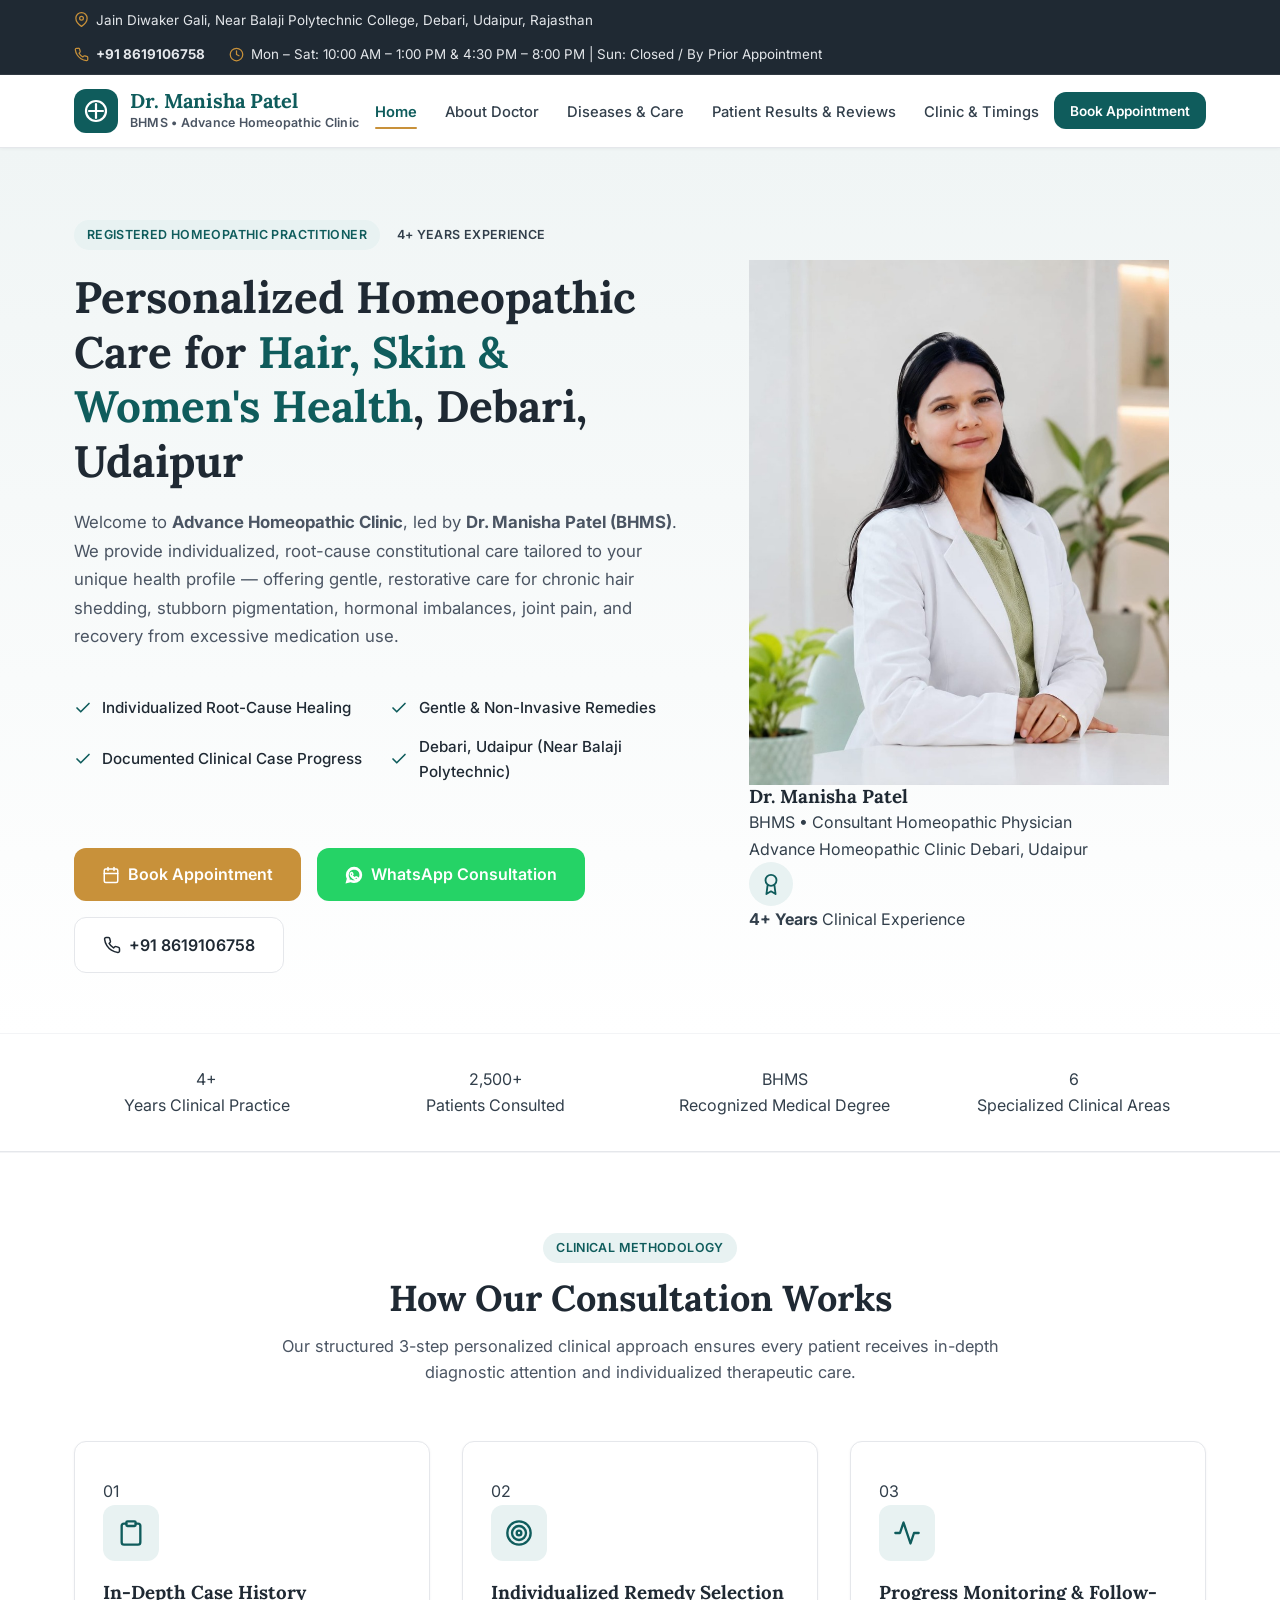
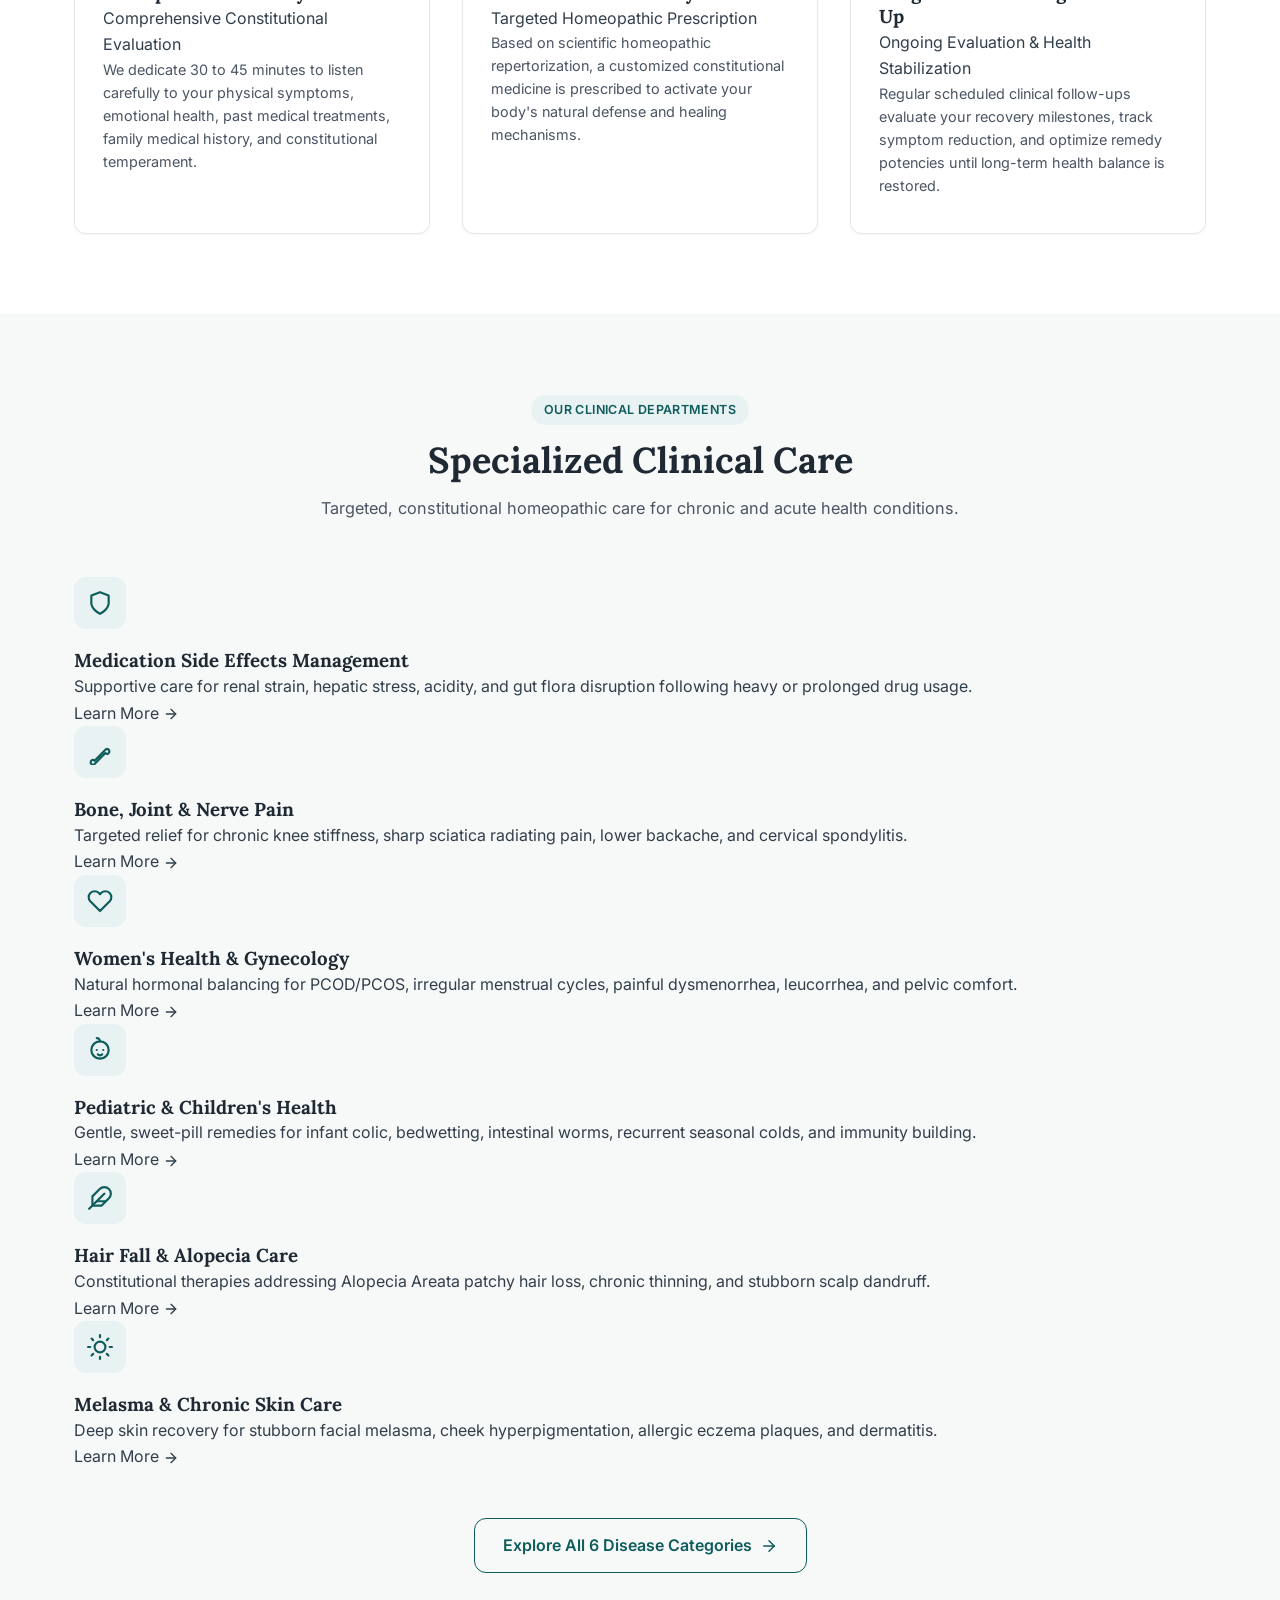
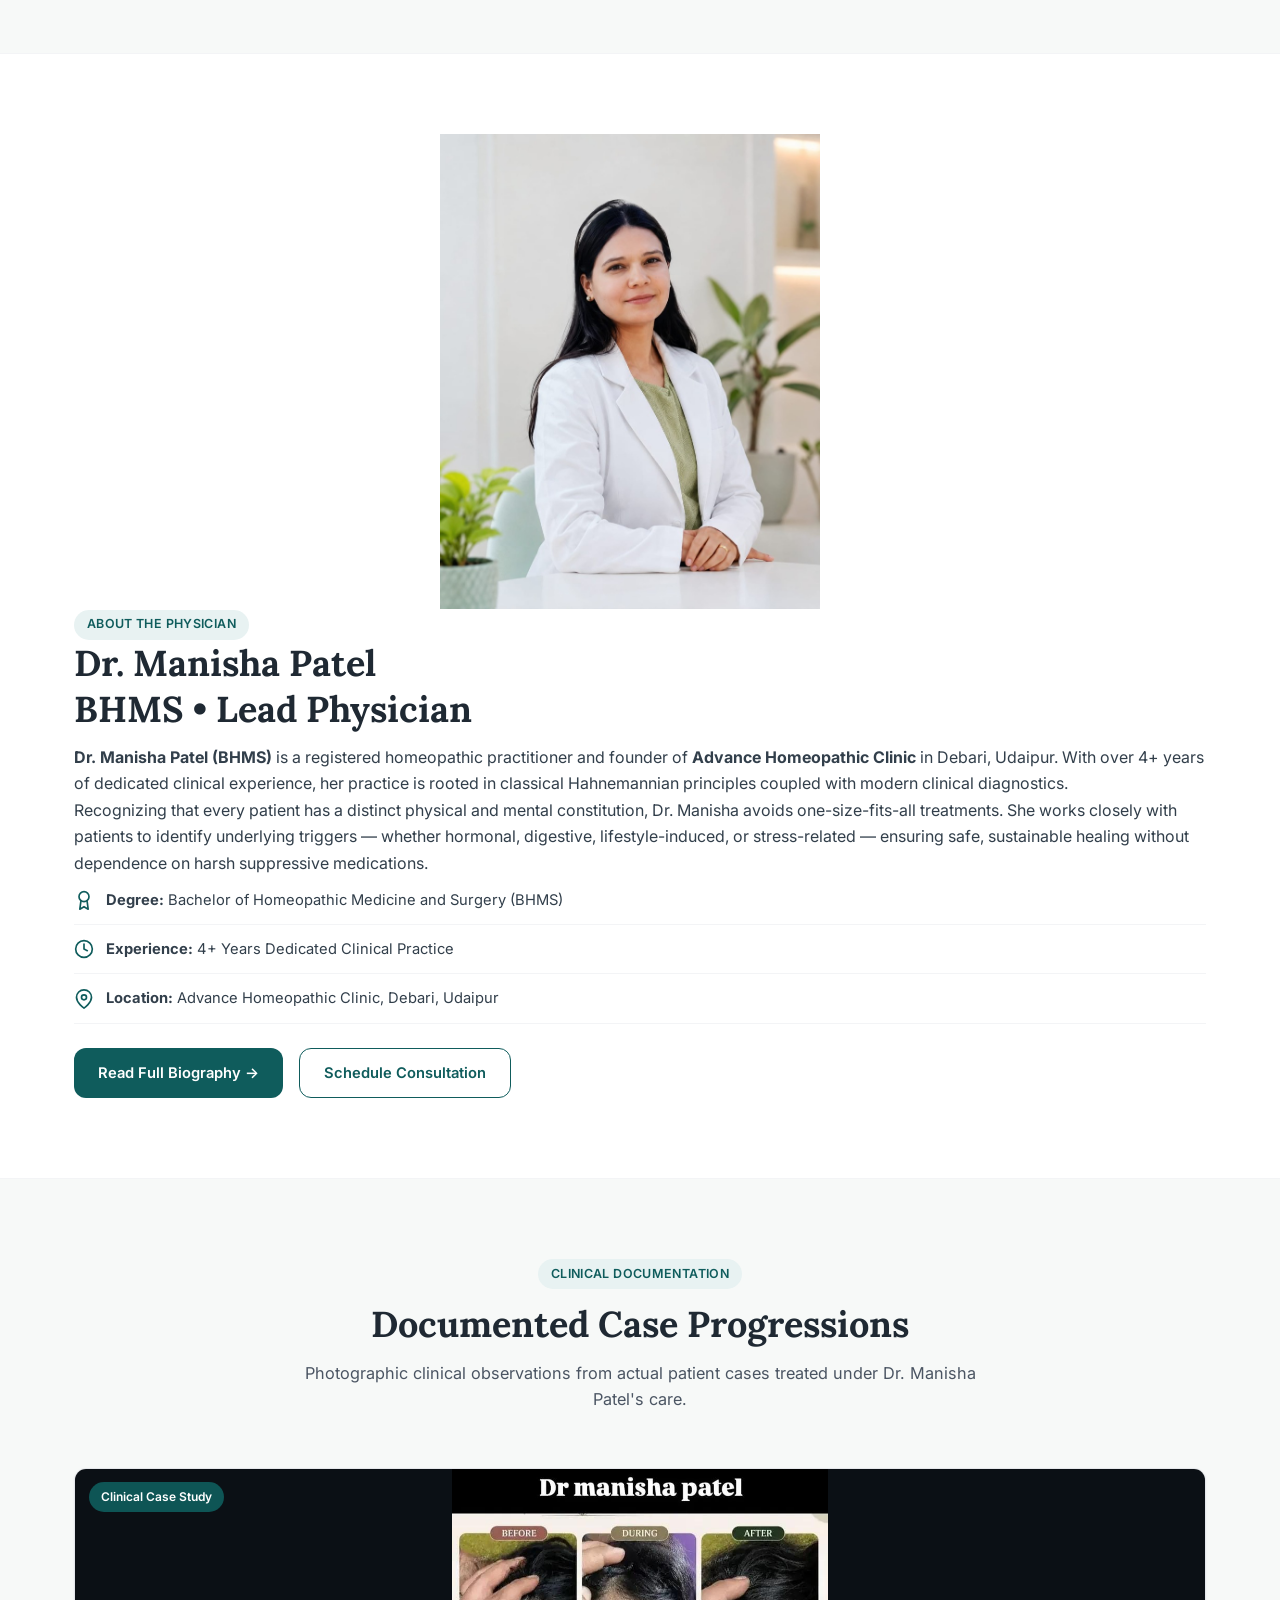
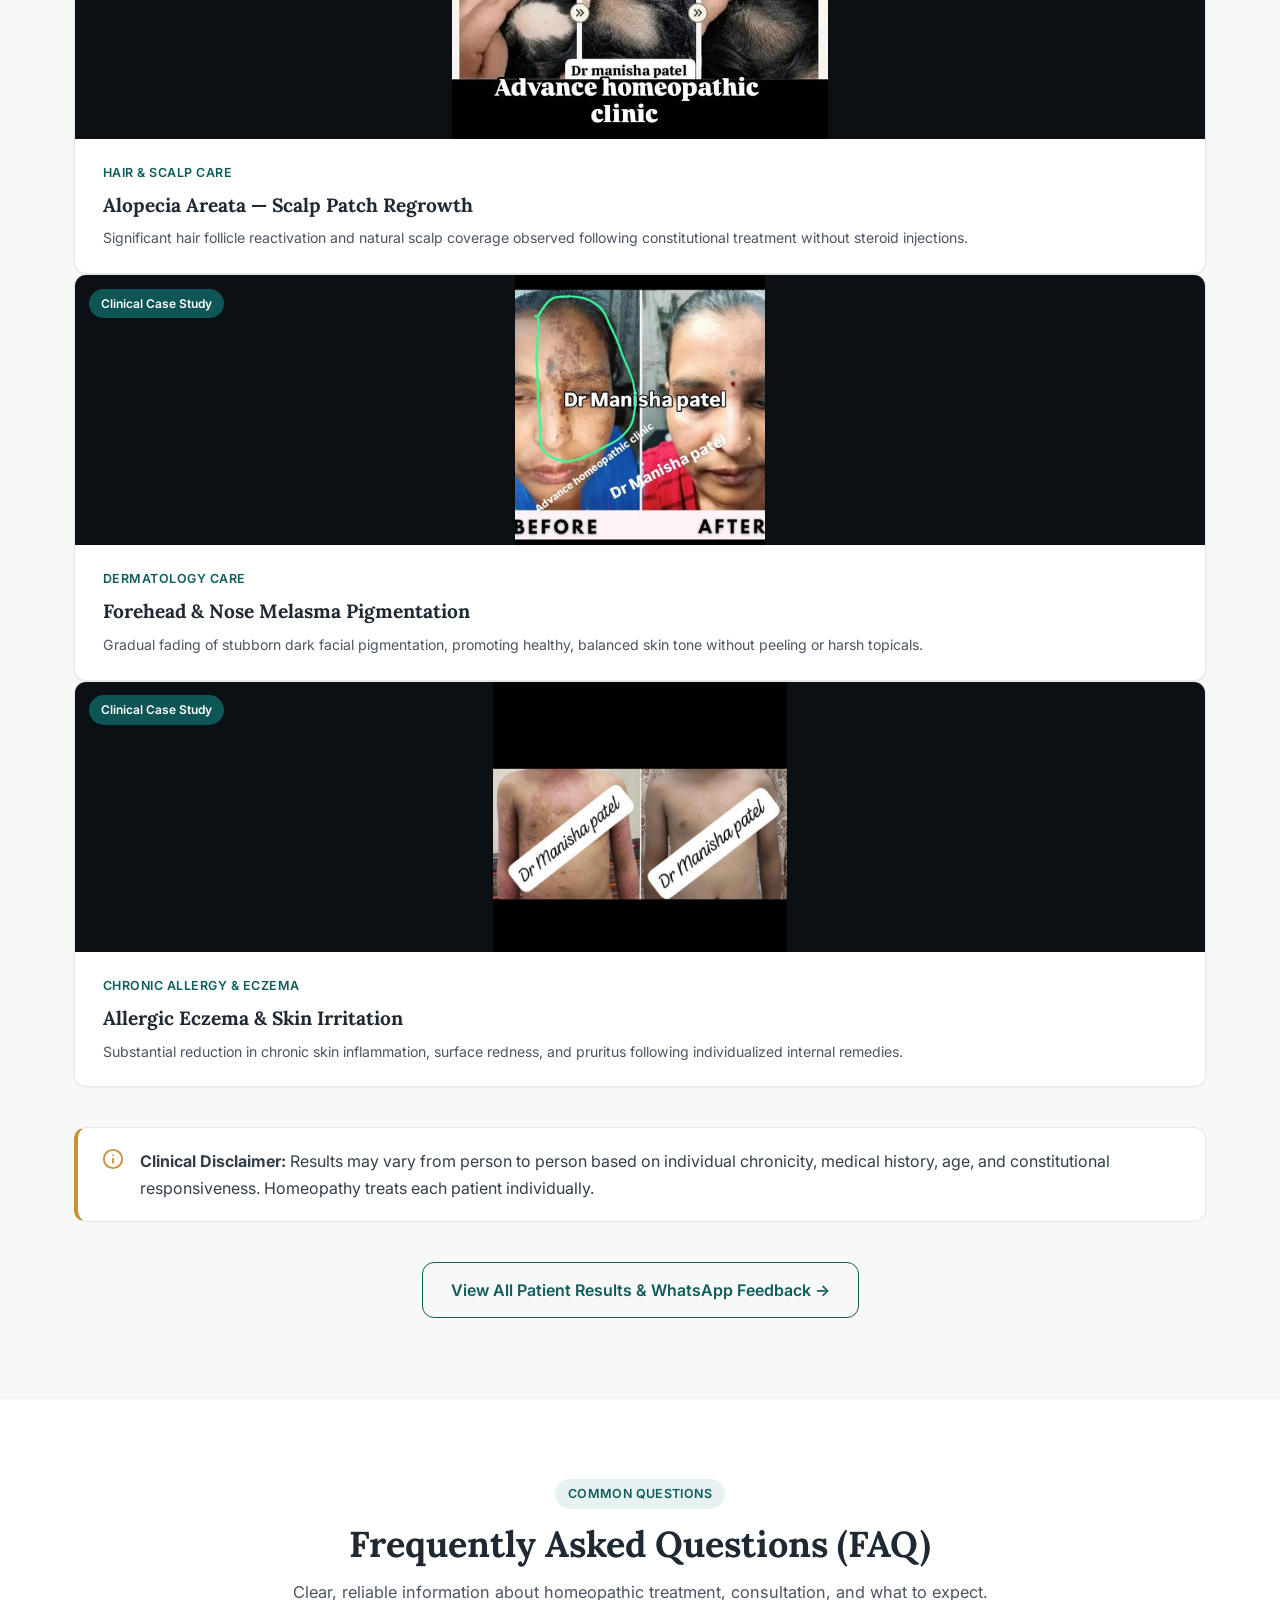
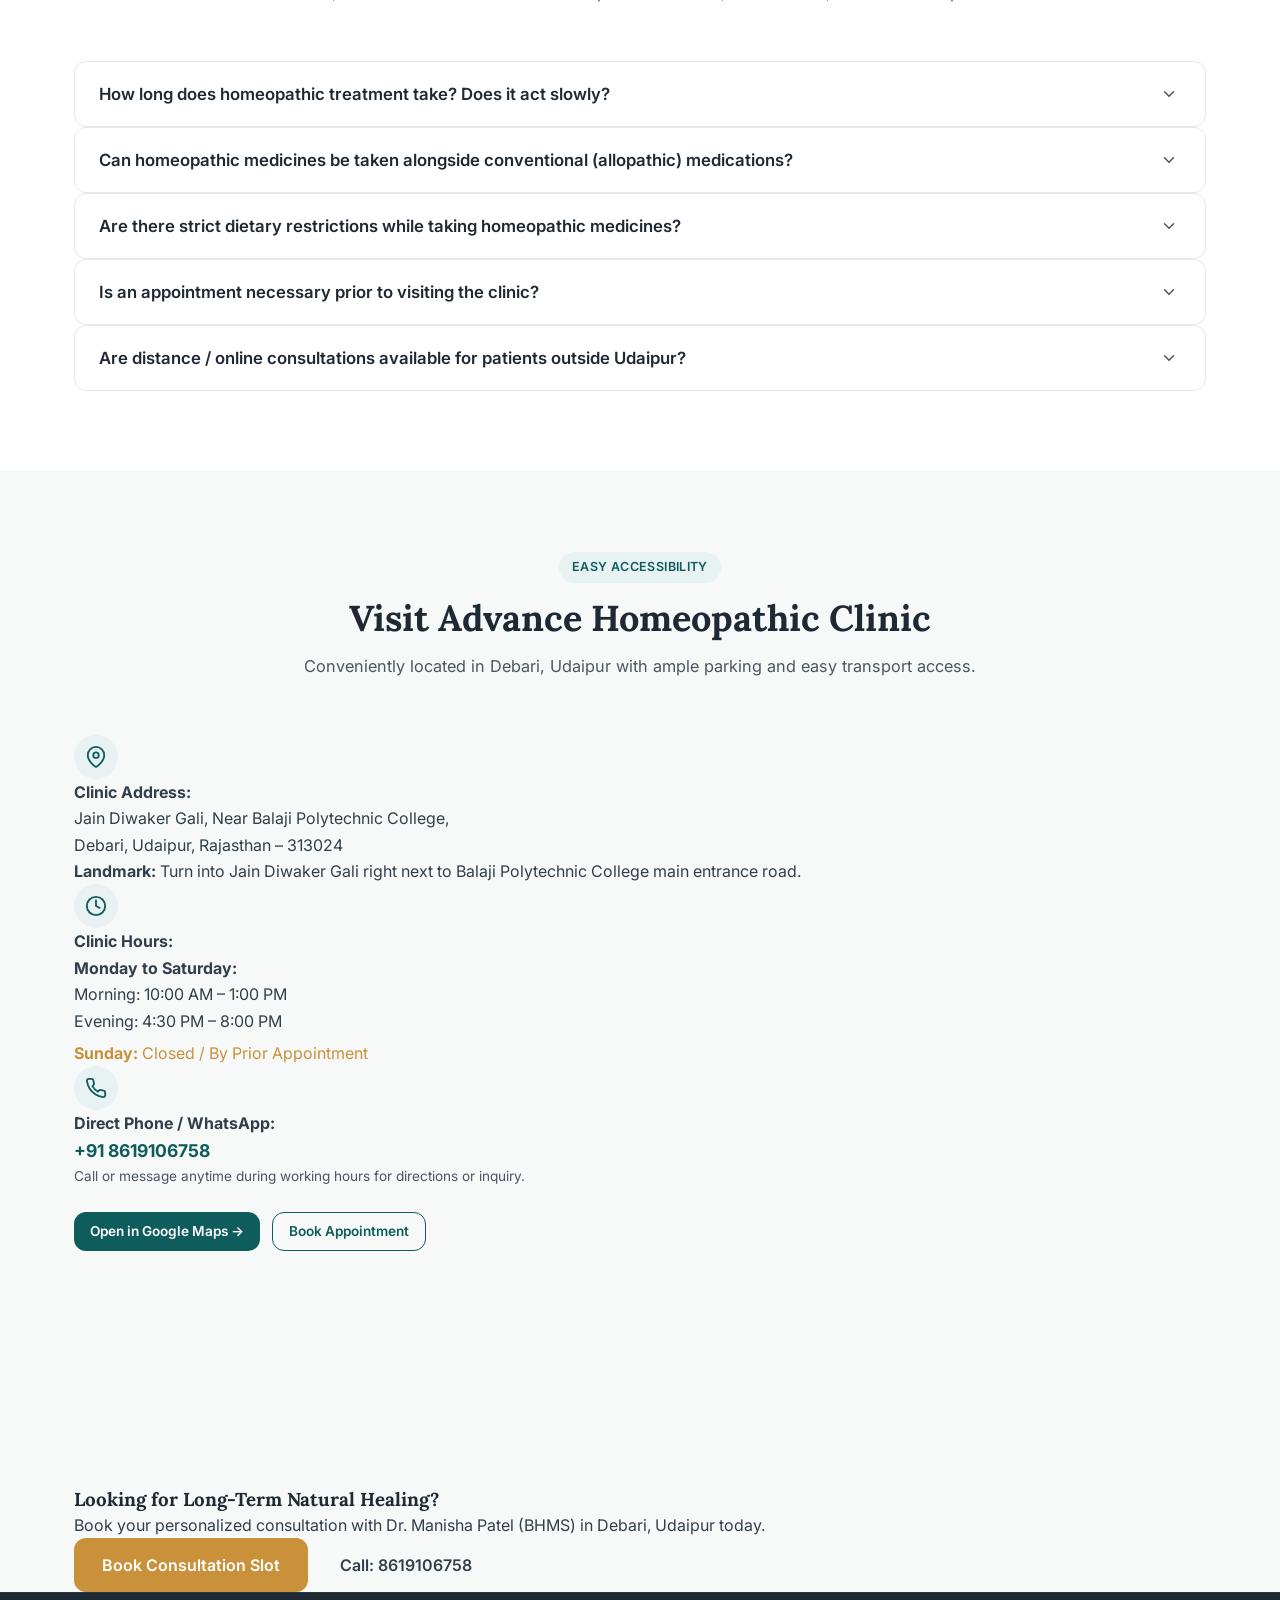
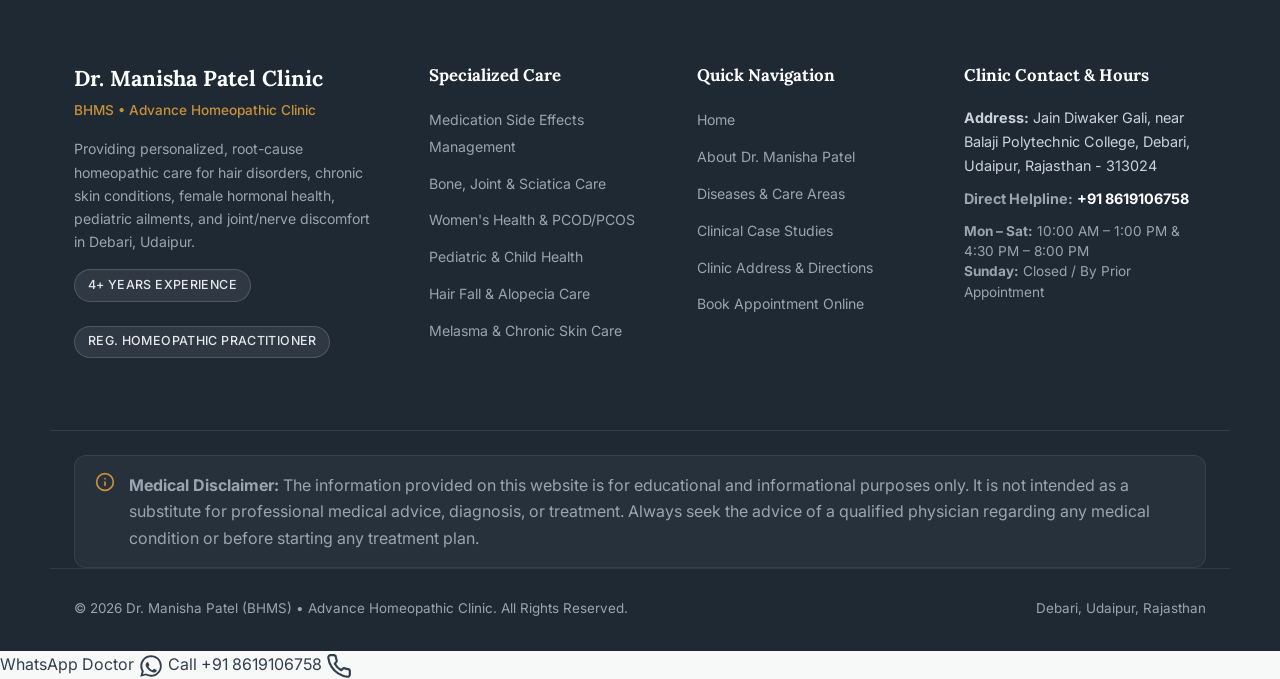
==== commit 65275dde: "Fix icon sizes with strict bounds, update experience to 4+ years, and standardize language to profes" ====
--- a/index.html
+++ b/index.html
@@ -4,7 +4,7 @@
   <meta charset="UTF-8">
   <meta name="viewport" content="width=device-width, initial-scale=1.0">
   <title>Dr. Manisha Patel | Homeopathic Doctor in Debari, Udaipur</title>
-  <meta name="description" content="Advance Homeopathic Clinic in Debari, Udaipur led by Dr. Manisha Patel (BHMS). Personalized homeopathic care for hair, skin, women's health, joint pain & pediatric issues.">
+  <meta name="description" content="Advance Homeopathic Clinic in Debari, Udaipur led by Dr. Manisha Patel (BHMS). Personalized homeopathic care for hair, skin, women's health, joint pain & pediatric conditions.">
   <link rel="preconnect" href="https://fonts.googleapis.com">
   <link rel="preconnect" href="https://fonts.gstatic.com" crossorigin>
   <link href="https://fonts.googleapis.com/css2?family=Inter:wght@400;500;600;700&family=Lora:ital,wght@0,500;0,600;0,700;1,400&display=swap" rel="stylesheet">
@@ -63,17 +63,17 @@
     <div class="container top-bar-content">
       <div class="top-bar-left">
         <span class="top-bar-item">
-          <svg viewBox="0 0 24 24" fill="none" stroke="currentColor" stroke-width="2" stroke-linecap="round" stroke-linejoin="round"><path d="M21 10c0 7-9 13-9 13s-9-6-9-13a9 9 0 0 1 18 0z"></path><circle cx="12" cy="10" r="3"></circle></svg>
+          <svg width="20" height="20" viewBox="0 0 24 24" fill="none" stroke="currentColor" stroke-width="2" stroke-linecap="round" stroke-linejoin="round"><path d="M21 10c0 7-9 13-9 13s-9-6-9-13a9 9 0 0 1 18 0z"></path><circle cx="12" cy="10" r="3"></circle></svg>
           <span>Jain Diwaker Gali, Near Balaji Polytechnic College, Debari, Udaipur, Rajasthan</span>
         </span>
       </div>
       <div class="top-bar-right">
         <a href="tel:8619106758" class="top-bar-item">
-          <svg viewBox="0 0 24 24" fill="none" stroke="currentColor" stroke-width="2" stroke-linecap="round" stroke-linejoin="round"><path d="M22 16.92v3a2 2 0 0 1-2.18 2 19.79 19.79 0 0 1-8.63-3.07 19.5 19.5 0 0 1-6-6 19.79 19.79 0 0 1-3.07-8.67A2 2 0 0 1 4.11 2h3a2 2 0 0 1 2 1.72 12.84 12.84 0 0 0 .7 2.81 2 2 0 0 1-.45 2.11L8.09 9.91a16 16 0 0 0 6 6l1.27-1.27a2 2 0 0 1 2.11-.45 12.84 12.84 0 0 0 2.81.7A2 2 0 0 1 22 16.92z"></path></svg>
+          <svg width="20" height="20" viewBox="0 0 24 24" fill="none" stroke="currentColor" stroke-width="2" stroke-linecap="round" stroke-linejoin="round"><path d="M22 16.92v3a2 2 0 0 1-2.18 2 19.79 19.79 0 0 1-8.63-3.07 19.5 19.5 0 0 1-6-6 19.79 19.79 0 0 1-3.07-8.67A2 2 0 0 1 4.11 2h3a2 2 0 0 1 2 1.72 12.84 12.84 0 0 0 .7 2.81 2 2 0 0 1-.45 2.11L8.09 9.91a16 16 0 0 0 6 6l1.27-1.27a2 2 0 0 1 2.11-.45 12.84 12.84 0 0 0 2.81.7A2 2 0 0 1 22 16.92z"></path></svg>
           <strong>+91 8619106758</strong>
         </a>
         <span class="top-bar-item">
-          <svg viewBox="0 0 24 24" fill="none" stroke="currentColor" stroke-width="2" stroke-linecap="round" stroke-linejoin="round"><circle cx="12" cy="12" r="10"></circle><polyline points="12 6 12 12 16 14"></polyline></svg>
+          <svg width="20" height="20" viewBox="0 0 24 24" fill="none" stroke="currentColor" stroke-width="2" stroke-linecap="round" stroke-linejoin="round"><circle cx="12" cy="12" r="10"></circle><polyline points="12 6 12 12 16 14"></polyline></svg>
           <span>Mon &ndash; Sat: 10:00 AM &ndash; 1:00 PM &amp; 4:30 PM &ndash; 8:00 PM | Sun: Closed / By Prior Appointment</span>
         </span>
       </div>
@@ -84,7 +84,7 @@
     <div class="container nav-container">
       <a href="index.html" class="brand-logo" aria-label="Dr. Manisha Patel Clinic Homepage">
         <div class="brand-icon">
-          <svg viewBox="0 0 24 24" fill="none" stroke="currentColor" stroke-width="2.2" stroke-linecap="round" stroke-linejoin="round"><path d="M12 5v14M5 12h14"></path><circle cx="12" cy="12" r="10"></circle></svg>
+          <svg width="24" height="24" viewBox="0 0 24 24" fill="none" stroke="currentColor" stroke-width="2.2" stroke-linecap="round" stroke-linejoin="round"><path d="M12 5v14M5 12h14"></path><circle cx="12" cy="12" r="10"></circle></svg>
         </div>
         <div class="brand-text">
           <h1>Dr. Manisha Patel</h1>
@@ -121,7 +121,7 @@
       <div class="hero-content">
         <div class="hero-badge-wrap">
           <span class="badge badge-teal">Registered Homeopathic Practitioner</span>
-          <span class="badge badge-amber">8+ Years Experience</span>
+          <span class="badge badge-amber">4+ Years Experience</span>
         </div>
 
         <h1 class="hero-title">
@@ -129,39 +129,39 @@
         </h1>
 
         <p class="hero-desc">
-          Welcome to <strong>Advance Homeopathic Clinic</strong>, led by <strong>Dr. Manisha Patel (BHMS)</strong>. We provide individualized, root-cause constitutional treatment tailored to your unique health profile &mdash; offering gentle, restorative care for chronic hair shedding, stubborn pigmentation, hormonal imbalances, joint pain, and recovery from excessive medication use.
+          Welcome to <strong>Advance Homeopathic Clinic</strong>, led by <strong>Dr. Manisha Patel (BHMS)</strong>. We provide individualized, root-cause constitutional care tailored to your unique health profile &mdash; offering gentle, restorative care for chronic hair shedding, stubborn pigmentation, hormonal imbalances, joint pain, and recovery from excessive medication use.
         </p>
 
         <div class="hero-highlights-list">
           <div class="hero-highlight-item">
-            <svg viewBox="0 0 24 24" fill="none" stroke="currentColor" stroke-width="2.5" stroke-linecap="round" stroke-linejoin="round"><polyline points="20 6 9 17 4 12"></polyline></svg>
+            <svg width="18" height="18" viewBox="0 0 24 24" fill="none" stroke="currentColor" stroke-width="2.5" stroke-linecap="round" stroke-linejoin="round"><polyline points="20 6 9 17 4 12"></polyline></svg>
             <span>Individualized Root-Cause Healing</span>
           </div>
           <div class="hero-highlight-item">
-            <svg viewBox="0 0 24 24" fill="none" stroke="currentColor" stroke-width="2.5" stroke-linecap="round" stroke-linejoin="round"><polyline points="20 6 9 17 4 12"></polyline></svg>
-            <span>Gentle &amp; Non-Invasive Approach</span>
+            <svg width="18" height="18" viewBox="0 0 24 24" fill="none" stroke="currentColor" stroke-width="2.5" stroke-linecap="round" stroke-linejoin="round"><polyline points="20 6 9 17 4 12"></polyline></svg>
+            <span>Gentle &amp; Non-Invasive Remedies</span>
           </div>
           <div class="hero-highlight-item">
-            <svg viewBox="0 0 24 24" fill="none" stroke="currentColor" stroke-width="2.5" stroke-linecap="round" stroke-linejoin="round"><polyline points="20 6 9 17 4 12"></polyline></svg>
+            <svg width="18" height="18" viewBox="0 0 24 24" fill="none" stroke="currentColor" stroke-width="2.5" stroke-linecap="round" stroke-linejoin="round"><polyline points="20 6 9 17 4 12"></polyline></svg>
             <span>Documented Clinical Case Progress</span>
           </div>
           <div class="hero-highlight-item">
-            <svg viewBox="0 0 24 24" fill="none" stroke="currentColor" stroke-width="2.5" stroke-linecap="round" stroke-linejoin="round"><polyline points="20 6 9 17 4 12"></polyline></svg>
+            <svg width="18" height="18" viewBox="0 0 24 24" fill="none" stroke="currentColor" stroke-width="2.5" stroke-linecap="round" stroke-linejoin="round"><polyline points="20 6 9 17 4 12"></polyline></svg>
             <span>Debari, Udaipur (Near Balaji Polytechnic)</span>
           </div>
         </div>
 
         <div class="hero-cta-group">
           <a href="appointment.html" class="btn btn-accent btn-lg">
-            <svg viewBox="0 0 24 24" fill="none" stroke="currentColor" stroke-width="2" stroke-linecap="round" stroke-linejoin="round"><rect x="3" y="4" width="18" height="18" rx="2" ry="2"></rect><line x1="16" y1="2" x2="16" y2="6"></line><line x1="8" y1="2" x2="8" y2="6"></line><line x1="3" y1="10" x2="21" y2="10"></line></svg>
+            <svg width="20" height="20" viewBox="0 0 24 24" fill="none" stroke="currentColor" stroke-width="2" stroke-linecap="round" stroke-linejoin="round"><rect x="3" y="4" width="18" height="18" rx="2" ry="2"></rect><line x1="16" y1="2" x2="16" y2="6"></line><line x1="8" y1="2" x2="8" y2="6"></line><line x1="3" y1="10" x2="21" y2="10"></line></svg>
             <span>Book Appointment</span>
           </a>
           <a href="https://wa.me/918619106758?text=Hello%20Dr.%20Manisha%20Patel,%20I%20would%20like%20to%20consult%20at%20your%20Debari%20Clinic." target="_blank" rel="noopener noreferrer" class="btn btn-whatsapp btn-lg">
-            <svg viewBox="0 0 24 24" fill="currentColor"><path d="M12.04 2c-5.46 0-9.91 4.45-9.91 9.91 0 1.75.46 3.45 1.32 4.95L2.05 22l5.25-1.38c1.45.79 3.08 1.21 4.74 1.21 5.46 0 9.91-4.45 9.91-9.91 0-2.65-1.03-5.14-2.9-7.01A9.816 9.816 0 0 0 12.04 2m.01 1.67c2.2 0 4.26.86 5.82 2.42a8.225 8.225 0 0 1 2.41 5.83c0 4.54-3.7 8.24-8.24 8.24-1.43 0-2.82-.37-4.04-1.08l-.29-.17-3.12.82.83-3.04-.19-.3a8.21 8.21 0 0 1-1.26-4.46c0-4.54 3.7-8.24 8.24-8.24m4.52 11.66c-.25-.13-1.47-.72-1.7-.81-.23-.08-.39-.13-.56.13-.17.25-.64.81-.79.97-.14.17-.29.19-.54.06-.25-.13-1.06-.39-2.02-1.25-.75-.67-1.26-1.5-1.41-1.75-.14-.25-.02-.39.11-.51.11-.11.25-.29.38-.44.13-.14.17-.25.25-.42.08-.17.04-.31-.02-.44-.06-.13-.56-1.35-.77-1.85-.2-.49-.41-.42-.56-.43h-.48c-.17 0-.44.06-.67.31-.23.25-.88.86-.88 2.1s.9 2.44 1.03 2.61c.13.17 1.77 2.7 4.29 3.79.6.26 1.07.41 1.44.53.6.19 1.15.16 1.58.1.48-.07 1.47-.6 1.68-1.18.21-.58.21-1.07.15-1.18-.07-.11-.23-.17-.48-.3z"/></svg>
+            <svg width="20" height="20" viewBox="0 0 24 24" fill="currentColor"><path d="M12.04 2c-5.46 0-9.91 4.45-9.91 9.91 0 1.75.46 3.45 1.32 4.95L2.05 22l5.25-1.38c1.45.79 3.08 1.21 4.74 1.21 5.46 0 9.91-4.45 9.91-9.91 0-2.65-1.03-5.14-2.9-7.01A9.816 9.816 0 0 0 12.04 2m.01 1.67c2.2 0 4.26.86 5.82 2.42a8.225 8.225 0 0 1 2.41 5.83c0 4.54-3.7 8.24-8.24 8.24-1.43 0-2.82-.37-4.04-1.08l-.29-.17-3.12.82.83-3.04-.19-.3a8.21 8.21 0 0 1-1.26-4.46c0-4.54 3.7-8.24 8.24-8.24m4.52 11.66c-.25-.13-1.47-.72-1.7-.81-.23-.08-.39-.13-.56.13-.17.25-.64.81-.79.97-.14.17-.29.19-.54.06-.25-.13-1.06-.39-2.02-1.25-.75-.67-1.26-1.5-1.41-1.75-.14-.25-.02-.39.11-.51.11-.11.25-.29.38-.44.13-.14.17-.25.25-.42.08-.17.04-.31-.02-.44-.06-.13-.56-1.35-.77-1.85-.2-.49-.41-.42-.56-.43h-.48c-.17 0-.44.06-.67.31-.23.25-.88.86-.88 2.1s.9 2.44 1.03 2.61c.13.17 1.77 2.7 4.29 3.79.6.26 1.07.41 1.44.53.6.19 1.15.16 1.58.1.48-.07 1.47-.6 1.68-1.18.21-.58.21-1.07.15-1.18-.07-.11-.23-.17-.48-.3z"/></svg>
             <span>WhatsApp Consultation</span>
           </a>
           <a href="tel:8619106758" class="btn btn-phone btn-lg">
-            <svg viewBox="0 0 24 24" fill="none" stroke="currentColor" stroke-width="2" stroke-linecap="round" stroke-linejoin="round"><path d="M22 16.92v3a2 2 0 0 1-2.18 2 19.79 19.79 0 0 1-8.63-3.07 19.5 19.5 0 0 1-6-6 19.79 19.79 0 0 1-3.07-8.67A2 2 0 0 1 4.11 2h3a2 2 0 0 1 2 1.72 12.84 12.84 0 0 0 .7 2.81 2 2 0 0 1-.45 2.11L8.09 9.91a16 16 0 0 0 6 6l1.27-1.27a2 2 0 0 1 2.11-.45 12.84 12.84 0 0 0 2.81.7A2 2 0 0 1 22 16.92z"></path></svg>
+            <svg width="20" height="20" viewBox="0 0 24 24" fill="none" stroke="currentColor" stroke-width="2" stroke-linecap="round" stroke-linejoin="round"><path d="M22 16.92v3a2 2 0 0 1-2.18 2 19.79 19.79 0 0 1-8.63-3.07 19.5 19.5 0 0 1-6-6 19.79 19.79 0 0 1-3.07-8.67A2 2 0 0 1 4.11 2h3a2 2 0 0 1 2 1.72 12.84 12.84 0 0 0 .7 2.81 2 2 0 0 1-.45 2.11L8.09 9.91a16 16 0 0 0 6 6l1.27-1.27a2 2 0 0 1 2.11-.45 12.84 12.84 0 0 0 2.81.7A2 2 0 0 1 22 16.92z"></path></svg>
             <span>+91 8619106758</span>
           </a>
         </div>
@@ -184,10 +184,10 @@
         <!-- Floating Stat Badge -->
         <div class="hero-stat-badge">
           <div class="stat-icon">
-            <svg viewBox="0 0 24 24" fill="none" stroke="currentColor" stroke-width="2" stroke-linecap="round" stroke-linejoin="round"><circle cx="12" cy="8" r="6"></circle><polyline points="8.21 13.89 7 23 12 20 17 23 15.79 13.88"></polyline></svg>
+            <svg width="22" height="22" viewBox="0 0 24 24" fill="none" stroke="currentColor" stroke-width="2" stroke-linecap="round" stroke-linejoin="round"><circle cx="12" cy="8" r="6"></circle><polyline points="8.21 13.89 7 23 12 20 17 23 15.79 13.88"></polyline></svg>
           </div>
           <div class="stat-text">
-            <strong>8+ Years</strong>
+            <strong>4+ Years</strong>
             <span>Clinical Experience</span>
           </div>
         </div>
@@ -199,7 +199,7 @@
   <section class="trust-strip">
     <div class="container trust-strip-grid">
       <div class="trust-stat-box">
-        <div class="trust-stat-num">8+</div>
+        <div class="trust-stat-num">4+</div>
         <div class="trust-stat-label">Years Clinical Practice</div>
       </div>
       <div class="trust-stat-box">
@@ -217,13 +217,13 @@
     </div>
   </section>
 
-  <!-- Consultation Process Section ("Consultation Kaise Hoti Hai") -->
+  <!-- Consultation Process Section ("How Our Consultation Works") -->
   <section class="section section-bg">
     <div class="container">
       <div class="section-header">
-        <span class="badge badge-teal">Structured Medical Process</span>
-        <h2 class="section-title">Consultation Kaise Hoti Hai?</h2>
-        <p class="section-subtitle">Our 3-step personalized clinical approach ensures every patient receives in-depth diagnostic attention and individualized therapeutic care.</p>
+        <span class="badge badge-teal">Clinical Methodology</span>
+        <h2 class="section-title">How Our Consultation Works</h2>
+        <p class="section-subtitle">Our structured 3-step personalized clinical approach ensures every patient receives in-depth diagnostic attention and individualized therapeutic care.</p>
       </div>
 
       <div class="process-grid">
@@ -234,11 +234,11 @@
             <span class="step-line"></span>
           </div>
           <div class="process-icon-box">
-            <svg viewBox="0 0 24 24" fill="none" stroke="currentColor" stroke-width="2" stroke-linecap="round" stroke-linejoin="round"><path d="M16 4h2a2 2 0 0 1 2 2v14a2 2 0 0 1-2 2H6a2 2 0 0 1-2-2V6a2 2 0 0 1 2-2h2"></path><rect x="8" y="2" width="8" height="4" rx="1" ry="1"></rect></svg>
-          </div>
-          <h3>Detailed Case Taking</h3>
-          <span class="process-subhead">गहन केस हिस्ट्री व व्यक्तिगत विश्लेषण</span>
-          <p>We dedicate 30&ndash;45 minutes to listen carefully to your physical symptoms, emotional stress, past medical treatments, family history, and constitutional temperament.</p>
+            <svg width="22" height="22" viewBox="0 0 24 24" fill="none" stroke="currentColor" stroke-width="2" stroke-linecap="round" stroke-linejoin="round"><path d="M16 4h2a2 2 0 0 1 2 2v14a2 2 0 0 1-2 2H6a2 2 0 0 1-2-2V6a2 2 0 0 1 2-2h2"></path><rect x="8" y="2" width="8" height="4" rx="1" ry="1"></rect></svg>
+          </div>
+          <h3>In-Depth Case History</h3>
+          <span class="process-subhead">Comprehensive Constitutional Evaluation</span>
+          <p>We dedicate 30 to 45 minutes to listen carefully to your physical symptoms, emotional health, past medical treatments, family medical history, and constitutional temperament.</p>
         </div>
 
         <!-- Step 2 -->
@@ -248,11 +248,11 @@
             <span class="step-line"></span>
           </div>
           <div class="process-icon-box">
-            <svg viewBox="0 0 24 24" fill="none" stroke="currentColor" stroke-width="2" stroke-linecap="round" stroke-linejoin="round"><circle cx="12" cy="12" r="10"></circle><circle cx="12" cy="12" r="6"></circle><circle cx="12" cy="12" r="2"></circle></svg>
+            <svg width="22" height="22" viewBox="0 0 24 24" fill="none" stroke="currentColor" stroke-width="2" stroke-linecap="round" stroke-linejoin="round"><circle cx="12" cy="12" r="10"></circle><circle cx="12" cy="12" r="6"></circle><circle cx="12" cy="12" r="2"></circle></svg>
           </div>
           <h3>Individualized Remedy Selection</h3>
-          <span class="process-subhead">व्यक्तिगत होम्योपैथिक औषधि चयन</span>
-          <p>Based on scientific homeopathic repertorization, a customized constitutional medicine is prescribed to trigger your body's natural defense and healing mechanisms.</p>
+          <span class="process-subhead">Targeted Homeopathic Prescription</span>
+          <p>Based on scientific homeopathic repertorization, a customized constitutional medicine is prescribed to activate your body's natural defense and healing mechanisms.</p>
         </div>
 
         <!-- Step 3 -->
@@ -262,11 +262,11 @@
             <span class="step-line"></span>
           </div>
           <div class="process-icon-box">
-            <svg viewBox="0 0 24 24" fill="none" stroke="currentColor" stroke-width="2" stroke-linecap="round" stroke-linejoin="round"><polyline points="22 12 18 12 15 21 9 3 6 12 2 12"></polyline></svg>
-          </div>
-          <h3>Progress Monitoring &amp; Follow-up</h3>
-          <span class="process-subhead">नियमित समीक्षा व स्वास्थ्य सुधार</span>
-          <p>Regular scheduled follow-ups track your symptom relief, restore vital energy, and adjust potencies progressively until long-term health balance is restored.</p>
+            <svg width="22" height="22" viewBox="0 0 24 24" fill="none" stroke="currentColor" stroke-width="2" stroke-linecap="round" stroke-linejoin="round"><polyline points="22 12 18 12 15 21 9 3 6 12 2 12"></polyline></svg>
+          </div>
+          <h3>Progress Monitoring &amp; Follow-Up</h3>
+          <span class="process-subhead">Ongoing Evaluation &amp; Health Stabilization</span>
+          <p>Regular scheduled clinical follow-ups evaluate your recovery milestones, track symptom reduction, and optimize remedy potencies until long-term health balance is restored.</p>
         </div>
       </div>
     </div>
@@ -285,78 +285,78 @@
         <!-- Dept 1: Side Effects -->
         <div class="dept-card">
           <div class="dept-card-icon">
-            <svg viewBox="0 0 24 24" fill="none" stroke="currentColor" stroke-width="2" stroke-linecap="round" stroke-linejoin="round"><path d="M12 22s8-4 8-10V5l-8-3-8 3v7c0 6 8 10 8 10z"></path></svg>
+            <svg width="22" height="22" viewBox="0 0 24 24" fill="none" stroke="currentColor" stroke-width="2" stroke-linecap="round" stroke-linejoin="round"><path d="M12 22s8-4 8-10V5l-8-3-8 3v7c0 6 8 10 8 10z"></path></svg>
           </div>
           <h3>Medication Side Effects Management</h3>
-          <p>Supportive care for kidney stress, liver strain, acidity, and gut flora disruption following heavy or prolonged drug usage.</p>
+          <p>Supportive care for renal strain, hepatic stress, acidity, and gut flora disruption following heavy or prolonged drug usage.</p>
           <a href="treatments.html" class="dept-card-link">
             <span>Learn More</span>
-            <svg viewBox="0 0 24 24" fill="none" stroke="currentColor" stroke-width="2" stroke-linecap="round" stroke-linejoin="round"><line x1="5" y1="12" x2="19" y2="12"></line><polyline points="12 5 19 12 12 19"></polyline></svg>
+            <svg width="16" height="16" viewBox="0 0 24 24" fill="none" stroke="currentColor" stroke-width="2" stroke-linecap="round" stroke-linejoin="round"><line x1="5" y1="12" x2="19" y2="12"></line><polyline points="12 5 19 12 12 19"></polyline></svg>
           </a>
         </div>
 
         <!-- Dept 2: Bone & Joint -->
         <div class="dept-card">
           <div class="dept-card-icon">
-            <svg viewBox="0 0 24 24" fill="none" stroke="currentColor" stroke-width="2" stroke-linecap="round" stroke-linejoin="round"><path d="M17 10c.7-.7 1.7-1 2.5-.5 1.5.9 1.5 3 0 4-.8.5-1.8.2-2.5-.5l-10 10c-.7.7-1.7 1-2.5.5-1.5-.9-1.5-3 0-4 .8-.5 1.8-.2 2.5.5l10-10z"></path></svg>
+            <svg width="22" height="22" viewBox="0 0 24 24" fill="none" stroke="currentColor" stroke-width="2" stroke-linecap="round" stroke-linejoin="round"><path d="M17 10c.7-.7 1.7-1 2.5-.5 1.5.9 1.5 3 0 4-.8.5-1.8.2-2.5-.5l-10 10c-.7.7-1.7 1-2.5.5-1.5-.9-1.5-3 0-4 .8-.5 1.8-.2 2.5.5l10-10z"></path></svg>
           </div>
           <h3>Bone, Joint &amp; Nerve Pain</h3>
           <p>Targeted relief for chronic knee stiffness, sharp sciatica radiating pain, lower backache, and cervical spondylitis.</p>
           <a href="treatments.html" class="dept-card-link">
             <span>Learn More</span>
-            <svg viewBox="0 0 24 24" fill="none" stroke="currentColor" stroke-width="2" stroke-linecap="round" stroke-linejoin="round"><line x1="5" y1="12" x2="19" y2="12"></line><polyline points="12 5 19 12 12 19"></polyline></svg>
+            <svg width="16" height="16" viewBox="0 0 24 24" fill="none" stroke="currentColor" stroke-width="2" stroke-linecap="round" stroke-linejoin="round"><line x1="5" y1="12" x2="19" y2="12"></line><polyline points="12 5 19 12 12 19"></polyline></svg>
           </a>
         </div>
 
         <!-- Dept 3: Women's Health -->
         <div class="dept-card">
           <div class="dept-card-icon">
-            <svg viewBox="0 0 24 24" fill="none" stroke="currentColor" stroke-width="2" stroke-linecap="round" stroke-linejoin="round"><path d="M20.84 4.61a5.5 5.5 0 0 0-7.78 0L12 5.67l-1.06-1.06a5.5 5.5 0 0 0-7.78 7.78l1.06 1.06L12 21.23l7.78-7.78 1.06-1.06a5.5 5.5 0 0 0 0-7.78z"></path></svg>
+            <svg width="22" height="22" viewBox="0 0 24 24" fill="none" stroke="currentColor" stroke-width="2" stroke-linecap="round" stroke-linejoin="round"><path d="M20.84 4.61a5.5 5.5 0 0 0-7.78 0L12 5.67l-1.06-1.06a5.5 5.5 0 0 0-7.78 7.78l1.06 1.06L12 21.23l7.78-7.78 1.06-1.06a5.5 5.5 0 0 0 0-7.78z"></path></svg>
           </div>
           <h3>Women's Health &amp; Gynecology</h3>
           <p>Natural hormonal balancing for PCOD/PCOS, irregular menstrual cycles, painful dysmenorrhea, leucorrhea, and pelvic comfort.</p>
           <a href="treatments.html" class="dept-card-link">
             <span>Learn More</span>
-            <svg viewBox="0 0 24 24" fill="none" stroke="currentColor" stroke-width="2" stroke-linecap="round" stroke-linejoin="round"><line x1="5" y1="12" x2="19" y2="12"></line><polyline points="12 5 19 12 12 19"></polyline></svg>
+            <svg width="16" height="16" viewBox="0 0 24 24" fill="none" stroke="currentColor" stroke-width="2" stroke-linecap="round" stroke-linejoin="round"><line x1="5" y1="12" x2="19" y2="12"></line><polyline points="12 5 19 12 12 19"></polyline></svg>
           </a>
         </div>
 
         <!-- Dept 4: Pediatric Care -->
         <div class="dept-card">
           <div class="dept-card-icon">
-            <svg viewBox="0 0 24 24" fill="none" stroke="currentColor" stroke-width="2" stroke-linecap="round" stroke-linejoin="round"><circle cx="12" cy="12" r="8"></circle><path d="M9 12h.01"></path><path d="M15 12h.01"></path><path d="M10 16c.5 1 1.5 1 2 1s1.5 0 2-1"></path><path d="M12 4a3 3 0 0 0-3-3"></path></svg>
+            <svg width="22" height="22" viewBox="0 0 24 24" fill="none" stroke="currentColor" stroke-width="2" stroke-linecap="round" stroke-linejoin="round"><circle cx="12" cy="12" r="8"></circle><path d="M9 12h.01"></path><path d="M15 12h.01"></path><path d="M10 16c.5 1 1.5 1 2 1s1.5 0 2-1"></path><path d="M12 4a3 3 0 0 0-3-3"></path></svg>
           </div>
           <h3>Pediatric &amp; Children's Health</h3>
           <p>Gentle, sweet-pill remedies for infant colic, bedwetting, intestinal worms, recurrent seasonal colds, and immunity building.</p>
           <a href="treatments.html" class="dept-card-link">
             <span>Learn More</span>
-            <svg viewBox="0 0 24 24" fill="none" stroke="currentColor" stroke-width="2" stroke-linecap="round" stroke-linejoin="round"><line x1="5" y1="12" x2="19" y2="12"></line><polyline points="12 5 19 12 12 19"></polyline></svg>
+            <svg width="16" height="16" viewBox="0 0 24 24" fill="none" stroke="currentColor" stroke-width="2" stroke-linecap="round" stroke-linejoin="round"><line x1="5" y1="12" x2="19" y2="12"></line><polyline points="12 5 19 12 12 19"></polyline></svg>
           </a>
         </div>
 
         <!-- Dept 5: Hair Care -->
         <div class="dept-card">
           <div class="dept-card-icon">
-            <svg viewBox="0 0 24 24" fill="none" stroke="currentColor" stroke-width="2" stroke-linecap="round" stroke-linejoin="round"><path d="M20.24 12.24a6 6 0 0 0-8.49-8.49L5 10.5V19h8.5z"></path><line x1="16" y1="8" x2="2" y2="22"></line><line x1="17.5" y1="15" x2="9" y2="15"></line></svg>
+            <svg width="22" height="22" viewBox="0 0 24 24" fill="none" stroke="currentColor" stroke-width="2" stroke-linecap="round" stroke-linejoin="round"><path d="M20.24 12.24a6 6 0 0 0-8.49-8.49L5 10.5V19h8.5z"></path><line x1="16" y1="8" x2="2" y2="22"></line><line x1="17.5" y1="15" x2="9" y2="15"></line></svg>
           </div>
           <h3>Hair Fall &amp; Alopecia Care</h3>
           <p>Constitutional therapies addressing Alopecia Areata patchy hair loss, chronic thinning, and stubborn scalp dandruff.</p>
           <a href="treatments.html" class="dept-card-link">
             <span>Learn More</span>
-            <svg viewBox="0 0 24 24" fill="none" stroke="currentColor" stroke-width="2" stroke-linecap="round" stroke-linejoin="round"><line x1="5" y1="12" x2="19" y2="12"></line><polyline points="12 5 19 12 12 19"></polyline></svg>
+            <svg width="16" height="16" viewBox="0 0 24 24" fill="none" stroke="currentColor" stroke-width="2" stroke-linecap="round" stroke-linejoin="round"><line x1="5" y1="12" x2="19" y2="12"></line><polyline points="12 5 19 12 12 19"></polyline></svg>
           </a>
         </div>
 
         <!-- Dept 6: Skin Care -->
         <div class="dept-card">
           <div class="dept-card-icon">
-            <svg viewBox="0 0 24 24" fill="none" stroke="currentColor" stroke-width="2" stroke-linecap="round" stroke-linejoin="round"><circle cx="12" cy="12" r="5"></circle><line x1="12" y1="1" x2="12" y2="3"></line><line x1="12" y1="21" x2="12" y2="23"></line><line x1="4.22" y1="4.22" x2="5.64" y2="5.64"></line><line x1="18.36" y1="18.36" x2="19.78" y2="19.78"></line><line x1="1" y1="12" x2="3" y2="12"></line><line x1="21" y1="12" x2="23" y2="12"></line><line x1="4.22" y1="19.78" x2="5.64" y2="18.36"></line><line x1="18.36" y1="5.64" x2="19.78" y2="4.22"></line></svg>
+            <svg width="22" height="22" viewBox="0 0 24 24" fill="none" stroke="currentColor" stroke-width="2" stroke-linecap="round" stroke-linejoin="round"><circle cx="12" cy="12" r="5"></circle><line x1="12" y1="1" x2="12" y2="3"></line><line x1="12" y1="21" x2="12" y2="23"></line><line x1="4.22" y1="4.22" x2="5.64" y2="5.64"></line><line x1="18.36" y1="18.36" x2="19.78" y2="19.78"></line><line x1="1" y1="12" x2="3" y2="12"></line><line x1="21" y1="12" x2="23" y2="12"></line><line x1="4.22" y1="19.78" x2="5.64" y2="18.36"></line><line x1="18.36" y1="5.64" x2="19.78" y2="4.22"></line></svg>
           </div>
           <h3>Melasma &amp; Chronic Skin Care</h3>
           <p>Deep skin recovery for stubborn facial melasma, cheek hyperpigmentation, allergic eczema plaques, and dermatitis.</p>
           <a href="treatments.html" class="dept-card-link">
             <span>Learn More</span>
-            <svg viewBox="0 0 24 24" fill="none" stroke="currentColor" stroke-width="2" stroke-linecap="round" stroke-linejoin="round"><line x1="5" y1="12" x2="19" y2="12"></line><polyline points="12 5 19 12 12 19"></polyline></svg>
+            <svg width="16" height="16" viewBox="0 0 24 24" fill="none" stroke="currentColor" stroke-width="2" stroke-linecap="round" stroke-linejoin="round"><line x1="5" y1="12" x2="19" y2="12"></line><polyline points="12 5 19 12 12 19"></polyline></svg>
           </a>
         </div>
       </div>
@@ -364,7 +364,7 @@
       <div style="text-align: center; margin-top: 3rem;">
         <a href="treatments.html" class="btn btn-outline btn-lg">
           <span>Explore All 6 Disease Categories</span>
-          <svg viewBox="0 0 24 24" fill="none" stroke="currentColor" stroke-width="2" stroke-linecap="round" stroke-linejoin="round"><line x1="5" y1="12" x2="19" y2="12"></line><polyline points="12 5 19 12 12 19"></polyline></svg>
+          <svg width="16" height="16" viewBox="0 0 24 24" fill="none" stroke="currentColor" stroke-width="2" stroke-linecap="round" stroke-linejoin="round"><line x1="5" y1="12" x2="19" y2="12"></line><polyline points="12 5 19 12 12 19"></polyline></svg>
         </a>
       </div>
     </div>
@@ -384,7 +384,7 @@
         <h2 class="section-title">Dr. Manisha Patel <br><span class="highlight">BHMS &bull; Lead Physician</span></h2>
         
         <p>
-          <strong>Dr. Manisha Patel (BHMS)</strong> is a registered homeopathic practitioner and founder of <strong>Advance Homeopathic Clinic</strong> in Debari, Udaipur. With over 8 years of clinical experience, her practice is rooted in classical Hahnemannian principles coupled with modern clinical diagnostics.
+          <strong>Dr. Manisha Patel (BHMS)</strong> is a registered homeopathic practitioner and founder of <strong>Advance Homeopathic Clinic</strong> in Debari, Udaipur. With over 4+ years of dedicated clinical experience, her practice is rooted in classical Hahnemannian principles coupled with modern clinical diagnostics.
         </p>
 
         <p>
@@ -393,19 +393,19 @@
 
         <div class="doctor-qualifications-box">
           <div class="qual-item">
-            <svg viewBox="0 0 24 24" fill="none" stroke="currentColor" stroke-width="2" stroke-linecap="round" stroke-linejoin="round"><circle cx="12" cy="8" r="6"></circle><polyline points="8.21 13.89 7 23 12 20 17 23 15.79 13.88"></polyline></svg>
+            <svg width="22" height="22" viewBox="0 0 24 24" fill="none" stroke="currentColor" stroke-width="2" stroke-linecap="round" stroke-linejoin="round"><circle cx="12" cy="8" r="6"></circle><polyline points="8.21 13.89 7 23 12 20 17 23 15.79 13.88"></polyline></svg>
             <div>
               <strong>Degree:</strong> Bachelor of Homeopathic Medicine and Surgery (BHMS)
             </div>
           </div>
           <div class="qual-item">
-            <svg viewBox="0 0 24 24" fill="none" stroke="currentColor" stroke-width="2" stroke-linecap="round" stroke-linejoin="round"><circle cx="12" cy="12" r="10"></circle><polyline points="12 6 12 12 16 14"></polyline></svg>
+            <svg width="20" height="20" viewBox="0 0 24 24" fill="none" stroke="currentColor" stroke-width="2" stroke-linecap="round" stroke-linejoin="round"><circle cx="12" cy="12" r="10"></circle><polyline points="12 6 12 12 16 14"></polyline></svg>
             <div>
-              <strong>Experience:</strong> 8+ Years Dedicated Clinical Practice
+              <strong>Experience:</strong> 4+ Years Dedicated Clinical Practice
             </div>
           </div>
           <div class="qual-item">
-            <svg viewBox="0 0 24 24" fill="none" stroke="currentColor" stroke-width="2" stroke-linecap="round" stroke-linejoin="round"><path d="M21 10c0 7-9 13-9 13s-9-6-9-13a9 9 0 0 1 18 0z"></path><circle cx="12" cy="10" r="3"></circle></svg>
+            <svg width="20" height="20" viewBox="0 0 24 24" fill="none" stroke="currentColor" stroke-width="2" stroke-linecap="round" stroke-linejoin="round"><path d="M21 10c0 7-9 13-9 13s-9-6-9-13a9 9 0 0 1 18 0z"></path><circle cx="12" cy="10" r="3"></circle></svg>
             <div>
               <strong>Location:</strong> Advance Homeopathic Clinic, Debari, Udaipur
             </div>
@@ -470,10 +470,10 @@
         </div>
       </div>
 
-      <!-- Legal Patient Disclaimer Notice -->
+      <!-- Legal Patient Disclaimer Notice (Clean Professional English) -->
       <div class="results-disclaimer-box">
-        <svg viewBox="0 0 24 24" fill="none" stroke="currentColor" stroke-width="2" stroke-linecap="round" stroke-linejoin="round"><circle cx="12" cy="12" r="10"></circle><line x1="12" y1="16" x2="12" y2="12"></line><line x1="12" y1="8" x2="12.01" y2="8"></line></svg>
-        <p><strong>Clinical Disclaimer:</strong> Results may vary from person to person based on individual chronicity, medical background, age, and constitutional responsiveness. Homeopathy treats each patient individually.</p>
+        <svg width="20" height="20" viewBox="0 0 24 24" fill="none" stroke="currentColor" stroke-width="2" stroke-linecap="round" stroke-linejoin="round"><circle cx="12" cy="12" r="10"></circle><line x1="12" y1="16" x2="12" y2="12"></line><line x1="12" y1="8" x2="12.01" y2="8"></line></svg>
+        <p><strong>Clinical Disclaimer:</strong> Results may vary from person to person based on individual chronicity, medical history, age, and constitutional responsiveness. Homeopathy treats each patient individually.</p>
       </div>
 
       <div style="text-align: center; margin-top: 2.5rem;">
@@ -482,68 +482,68 @@
     </div>
   </section>
 
-  <!-- Comprehensive FAQ Section -->
+  <!-- Comprehensive FAQ Section (Clean Professional English - No Roman Hindi) -->
   <section class="section section-bg" id="faq">
     <div class="container">
       <div class="section-header">
         <span class="badge badge-teal">Common Questions</span>
         <h2 class="section-title">Frequently Asked Questions (FAQ)</h2>
-        <p class="section-subtitle">Clear, honest answers about homeopathic treatment, appointments, and what to expect.</p>
+        <p class="section-subtitle">Clear, reliable information about homeopathic treatment, consultation, and what to expect.</p>
       </div>
 
       <div class="faq-accordion-wrap">
         <!-- FAQ 1 -->
         <div class="faq-item">
           <button class="faq-question" aria-expanded="false">
-            <span>Homeopathic ilaj mein kitna samay lagta hai? Kya yeh dheere kaam karti hai?</span>
-            <span class="faq-icon"><svg viewBox="0 0 24 24" fill="none" stroke="currentColor" stroke-width="2" stroke-linecap="round" stroke-linejoin="round"><polyline points="6 9 12 15 18 9"></polyline></svg></span>
+            <span>How long does homeopathic treatment take? Does it act slowly?</span>
+            <span class="faq-icon"><svg width="18" height="18" viewBox="0 0 24 24" fill="none" stroke="currentColor" stroke-width="2" stroke-linecap="round" stroke-linejoin="round"><polyline points="6 9 12 15 18 9"></polyline></svg></span>
           </button>
           <div class="faq-answer">
-            <p>Homeopathy mein ilaj ka samay bimaari ke nature aur uski chronicity (kitne samay se hai) par nirbhar karta hai. Sardi, bukhar, pet dard ya sudden infection jaisi acute bimaariyon mein homeopathic dawai tezi se asar dikhati hai. Wahi barson purani melasma, chronic eczema, joint pain ya PCOD jaisi chronic bimaariyon mein root cause theek karne ke liye 2 se 6 mahine ka niyamit course zaroori hota hai.</p>
+            <p>The time required for recovery depends largely on whether a condition is acute or chronic. Acute conditions like seasonal colds, acute stomach pain, or infant colic often respond very rapidly. For chronic issues like stubborn melasma, severe eczema, arthritic joint pain, or hormonal disorders (PCOD), a systematic course of 2 to 6 months is recommended to eliminate the underlying root cause and prevent recurrence.</p>
           </div>
         </div>
 
         <!-- FAQ 2 -->
         <div class="faq-item">
           <button class="faq-question" aria-expanded="false">
-            <span>Kya allopathy dawaiyon ke sath homeopathic dawai li ja sakti hai?</span>
-            <span class="faq-icon"><svg viewBox="0 0 24 24" fill="none" stroke="currentColor" stroke-width="2" stroke-linecap="round" stroke-linejoin="round"><polyline points="6 9 12 15 18 9"></polyline></svg></span>
+            <span>Can homeopathic medicines be taken alongside conventional (allopathic) medications?</span>
+            <span class="faq-icon"><svg width="18" height="18" viewBox="0 0 24 24" fill="none" stroke="currentColor" stroke-width="2" stroke-linecap="round" stroke-linejoin="round"><polyline points="6 9 12 15 18 9"></polyline></svg></span>
           </button>
           <div class="faq-answer">
-            <p>Haan, bilkul. Agar aap BP, thyroid, diabetes ya koi anya niyamit allopathy dawai le rahe hain, to unhe achanak band karne ki zaroorat nahi hoti. Dono dawaiyon ke beech 30 se 45 minute ka samay antral rakhkar homeopathic dawai surakshit roop se li ja sakti hai. Swasthya mein sudhar aane par doctor ki salah se allopathy dose adjust ki ja sakti hai.</p>
+            <p>Yes. If you are currently taking prescribed medications for blood pressure, thyroid disorders, diabetes, or other conditions, you do not need to discontinue them abruptly. Homeopathic medicines can be taken safely alongside conventional treatments by maintaining a 30 to 45 minute interval between doses. As your health stabilizes, conventional doses may be tapered under medical guidance.</p>
           </div>
         </div>
 
         <!-- FAQ 3 -->
         <div class="faq-item">
           <button class="faq-question" aria-expanded="false">
-            <span>Kya homeopathy mein koi katha parhez (strict diet restrictions) rakhna padta hai?</span>
-            <span class="faq-icon"><svg viewBox="0 0 24 24" fill="none" stroke="currentColor" stroke-width="2" stroke-linecap="round" stroke-linejoin="round"><polyline points="6 9 12 15 18 9"></polyline></svg></span>
+            <span>Are there strict dietary restrictions while taking homeopathic medicines?</span>
+            <span class="faq-icon"><svg width="18" height="18" viewBox="0 0 24 24" fill="none" stroke="currentColor" stroke-width="2" stroke-linecap="round" stroke-linejoin="round"><polyline points="6 9 12 15 18 9"></polyline></svg></span>
           </button>
           <div class="faq-answer">
-            <p>Homeopathic dawai lene ke 15&ndash;20 minute pehle aur baad tak muh ko saaf rakhna chahiye &mdash; kacha pyaaz, lahsun, coffee ya tez sugandh wali cheezein dawai lene ke turant sath lene se parhez karna behtar hota hai taaki dawai ka asar prabhavit na ho. Iske alawa koi anavashyak ya kathin bhojan parhez nahi hota.</p>
+            <p>No, there are no extreme or unreasonable dietary restrictions. It is simply recommended to keep the mouth clean for 15 to 20 minutes before and after taking the medicine, avoiding strongly scented items like raw onions, raw garlic, or coffee right around dosage time to ensure optimal sublingual absorption.</p>
           </div>
         </div>
 
         <!-- FAQ 4 -->
         <div class="faq-item">
           <button class="faq-question" aria-expanded="false">
-            <span>Clinic par aane ke liye appointment lena zaroori hai?</span>
-            <span class="faq-icon"><svg viewBox="0 0 24 24" fill="none" stroke="currentColor" stroke-width="2" stroke-linecap="round" stroke-linejoin="round"><polyline points="6 9 12 15 18 9"></polyline></svg></span>
+            <span>Is an appointment necessary prior to visiting the clinic?</span>
+            <span class="faq-icon"><svg width="18" height="18" viewBox="0 0 24 24" fill="none" stroke="currentColor" stroke-width="2" stroke-linecap="round" stroke-linejoin="round"><polyline points="6 9 12 15 18 9"></polyline></svg></span>
           </button>
           <div class="faq-answer">
-            <p>Prior appointment lene se patient ka waiting time bachta hai aur Dr. Manisha Patel har patient ki case history ke liye poora samay nikaal paati hain. Aap hamari website ke <strong>Book Appointment</strong> form ya WhatsApp (<strong>+91 8619106758</strong>) se aasani se slot book kar sakte hain. Direct walk-in bhi clinic timings (Mon&ndash;Sat 10:00 AM &ndash; 1:00 PM &amp; 4:30 PM &ndash; 8:00 PM) ke dauran uplabdh hai.</p>
+            <p>Scheduling an appointment in advance is strongly recommended to minimize waiting times and ensure Dr. Manisha Patel can dedicate unhurried, focused time for your consultation. You can easily book online through our website or directly via WhatsApp (+91 8619106758). Walk-in consultations are also welcomed during regular clinic hours.</p>
           </div>
         </div>
 
         <!-- FAQ 5 -->
         <div class="faq-item">
           <button class="faq-question" aria-expanded="false">
-            <span>Kya doctor online WhatsApp consultation bhi provide karti hain?</span>
-            <span class="faq-icon"><svg viewBox="0 0 24 24" fill="none" stroke="currentColor" stroke-width="2" stroke-linecap="round" stroke-linejoin="round"><polyline points="6 9 12 15 18 9"></polyline></svg></span>
+            <span>Are distance / online consultations available for patients outside Udaipur?</span>
+            <span class="faq-icon"><svg width="18" height="18" viewBox="0 0 24 24" fill="none" stroke="currentColor" stroke-width="2" stroke-linecap="round" stroke-linejoin="round"><polyline points="6 9 12 15 18 9"></polyline></svg></span>
           </button>
           <div class="faq-answer">
-            <p>Haan, jo patients Udaipur se bahar rehte hain ya clinic aane mein asmarath hain, ve WhatsApp helpline (+91 8619106758) ke madhyam se apni report aur tasveerein bhejkar online consultation schedule kar sakte hain. Dawaiyan courier se safe packaging mein bheji jaati hain.</p>
+            <p>Yes. For patients residing outside Udaipur or unable to travel to the clinic, Dr. Manisha Patel provides comprehensive distance consultations via phone and WhatsApp (+91 8619106758). Prescribed medications can be securely dispatched via courier across Rajasthan and India.</p>
           </div>
         </div>
       </div>
@@ -564,7 +564,7 @@
         <div class="location-details-box">
           <div class="loc-detail-row">
             <div class="loc-icon-bubble">
-              <svg viewBox="0 0 24 24" fill="none" stroke="currentColor" stroke-width="2" stroke-linecap="round" stroke-linejoin="round"><path d="M21 10c0 7-9 13-9 13s-9-6-9-13a9 9 0 0 1 18 0z"></path><circle cx="12" cy="10" r="3"></circle></svg>
+              <svg width="20" height="20" viewBox="0 0 24 24" fill="none" stroke="currentColor" stroke-width="2" stroke-linecap="round" stroke-linejoin="round"><path d="M21 10c0 7-9 13-9 13s-9-6-9-13a9 9 0 0 1 18 0z"></path><circle cx="12" cy="10" r="3"></circle></svg>
             </div>
             <div>
               <strong>Clinic Address:</strong>
@@ -575,7 +575,7 @@
 
           <div class="loc-detail-row">
             <div class="loc-icon-bubble">
-              <svg viewBox="0 0 24 24" fill="none" stroke="currentColor" stroke-width="2" stroke-linecap="round" stroke-linejoin="round"><circle cx="12" cy="12" r="10"></circle><polyline points="12 6 12 12 16 14"></polyline></svg>
+              <svg width="20" height="20" viewBox="0 0 24 24" fill="none" stroke="currentColor" stroke-width="2" stroke-linecap="round" stroke-linejoin="round"><circle cx="12" cy="12" r="10"></circle><polyline points="12 6 12 12 16 14"></polyline></svg>
             </div>
             <div>
               <strong>Clinic Hours:</strong>
@@ -588,7 +588,7 @@
 
           <div class="loc-detail-row">
             <div class="loc-icon-bubble">
-              <svg viewBox="0 0 24 24" fill="none" stroke="currentColor" stroke-width="2" stroke-linecap="round" stroke-linejoin="round"><path d="M22 16.92v3a2 2 0 0 1-2.18 2 19.79 19.79 0 0 1-8.63-3.07 19.5 19.5 0 0 1-6-6 19.79 19.79 0 0 1-3.07-8.67A2 2 0 0 1 4.11 2h3a2 2 0 0 1 2 1.72 12.84 12.84 0 0 0 .7 2.81 2 2 0 0 1-.45 2.11L8.09 9.91a16 16 0 0 0 6 6l1.27-1.27a2 2 0 0 1 2.11-.45 12.84 12.84 0 0 0 2.81.7A2 2 0 0 1 22 16.92z"></path></svg>
+              <svg width="20" height="20" viewBox="0 0 24 24" fill="none" stroke="currentColor" stroke-width="2" stroke-linecap="round" stroke-linejoin="round"><path d="M22 16.92v3a2 2 0 0 1-2.18 2 19.79 19.79 0 0 1-8.63-3.07 19.5 19.5 0 0 1-6-6 19.79 19.79 0 0 1-3.07-8.67A2 2 0 0 1 4.11 2h3a2 2 0 0 1 2 1.72 12.84 12.84 0 0 0 .7 2.81 2 2 0 0 1-.45 2.11L8.09 9.91a16 16 0 0 0 6 6l1.27-1.27a2 2 0 0 1 2.11-.45 12.84 12.84 0 0 0 2.81.7A2 2 0 0 1 22 16.92z"></path></svg>
             </div>
             <div>
               <strong>Direct Phone / WhatsApp:</strong>
@@ -641,9 +641,9 @@
       <div class="footer-brand">
         <h3>Dr. Manisha Patel Clinic</h3>
         <span>BHMS &bull; Advance Homeopathic Clinic</span>
-        <p>Providing personalized, root-cause homeopathic care for hair, skin, female hormonal health, pediatric conditions, and chronic joint/nerve discomfort in Debari, Udaipur.</p>
+        <p>Providing personalized, root-cause homeopathic care for hair disorders, chronic skin conditions, female hormonal health, pediatric ailments, and joint/nerve discomfort in Debari, Udaipur.</p>
         <div class="footer-badges" style="margin-top: 1rem; display: flex; gap: 0.5rem; flex-wrap: wrap;">
-          <span class="badge badge-teal" style="background: rgba(255,255,255,0.08); color: #E4E7EB; border: 1px solid rgba(255,255,255,0.15); font-size: 0.78rem;">8+ Years Experience</span>
+          <span class="badge badge-teal" style="background: rgba(255,255,255,0.08); color: #E4E7EB; border: 1px solid rgba(255,255,255,0.15); font-size: 0.78rem;">4+ Years Experience</span>
           <span class="badge badge-teal" style="background: rgba(255,255,255,0.08); color: #E4E7EB; border: 1px solid rgba(255,255,255,0.15); font-size: 0.78rem;">Reg. Homeopathic Practitioner</span>
         </div>
       </div>
@@ -690,11 +690,11 @@
       </div>
     </div>
 
-    <!-- Mandatory Medical Disclaimer Strip -->
+    <!-- Mandatory Medical Disclaimer Strip (Clean Professional English) -->
     <div class="container footer-disclaimer-wrap">
       <div class="footer-disclaimer">
-        <svg viewBox="0 0 24 24" fill="none" stroke="currentColor" stroke-width="2" stroke-linecap="round" stroke-linejoin="round"><circle cx="12" cy="12" r="10"></circle><line x1="12" y1="16" x2="12" y2="12"></line><line x1="12" y1="8" x2="12.01" y2="8"></line></svg>
-        <p><strong>Medical Disclaimer:</strong> Is website ki jaankari keval general information aur educational purposes ke liye hai. Yeh kisi certified doctor ya medical practitioner ki salah, diagnosis ya treatment ka vikalp nahi hai. Kisi bhi bimaari ya dawai ke liye hamesha qualified doctor se salah lein.</p>
+        <svg width="20" height="20" viewBox="0 0 24 24" fill="none" stroke="currentColor" stroke-width="2" stroke-linecap="round" stroke-linejoin="round"><circle cx="12" cy="12" r="10"></circle><line x1="12" y1="16" x2="12" y2="12"></line><line x1="12" y1="8" x2="12.01" y2="8"></line></svg>
+        <p><strong>Medical Disclaimer:</strong> The information provided on this website is for educational and informational purposes only. It is not intended as a substitute for professional medical advice, diagnosis, or treatment. Always seek the advice of a qualified physician regarding any medical condition or before starting any treatment plan.</p>
       </div>
     </div>
 
@@ -708,26 +708,26 @@
   <div class="floating-actions">
     <a href="https://wa.me/918619106758?text=Hello%20Dr.%20Manisha%20Patel,%20I%20would%20like%20to%20consult%20at%20your%20Debari%20Clinic." target="_blank" rel="noopener noreferrer" class="float-btn whatsapp-float" aria-label="Chat on WhatsApp">
       <span class="float-tooltip">WhatsApp Doctor</span>
-      <svg viewBox="0 0 24 24" fill="currentColor"><path d="M12.04 2c-5.46 0-9.91 4.45-9.91 9.91 0 1.75.46 3.45 1.32 4.95L2.05 22l5.25-1.38c1.45.79 3.08 1.21 4.74 1.21 5.46 0 9.91-4.45 9.91-9.91 0-2.65-1.03-5.14-2.9-7.01A9.816 9.816 0 0 0 12.04 2m.01 1.67c2.2 0 4.26.86 5.82 2.42a8.225 8.225 0 0 1 2.41 5.83c0 4.54-3.7 8.24-8.24 8.24-1.43 0-2.82-.37-4.04-1.08l-.29-.17-3.12.82.83-3.04-.19-.3a8.21 8.21 0 0 1-1.26-4.46c0-4.54 3.7-8.24 8.24-8.24m4.52 11.66c-.25-.13-1.47-.72-1.7-.81-.23-.08-.39-.13-.56.13-.17.25-.64.81-.79.97-.14.17-.29.19-.54.06-.25-.13-1.06-.39-2.02-1.25-.75-.67-1.26-1.5-1.41-1.75-.14-.25-.02-.39.11-.51.11-.11.25-.29.38-.44.13-.14.17-.25.25-.42.08-.17.04-.31-.02-.44-.06-.13-.56-1.35-.77-1.85-.2-.49-.41-.42-.56-.43h-.48c-.17 0-.44.06-.67.31-.23.25-.88.86-.88 2.1s.9 2.44 1.03 2.61c.13.17 1.77 2.7 4.29 3.79.6.26 1.07.41 1.44.53.6.19 1.15.16 1.58.1.48-.07 1.47-.6 1.68-1.18.21-.58.21-1.07.15-1.18-.07-.11-.23-.17-.48-.3z"/></svg>
+      <svg width="20" height="20" viewBox="0 0 24 24" fill="currentColor"><path d="M12.04 2c-5.46 0-9.91 4.45-9.91 9.91 0 1.75.46 3.45 1.32 4.95L2.05 22l5.25-1.38c1.45.79 3.08 1.21 4.74 1.21 5.46 0 9.91-4.45 9.91-9.91 0-2.65-1.03-5.14-2.9-7.01A9.816 9.816 0 0 0 12.04 2m.01 1.67c2.2 0 4.26.86 5.82 2.42a8.225 8.225 0 0 1 2.41 5.83c0 4.54-3.7 8.24-8.24 8.24-1.43 0-2.82-.37-4.04-1.08l-.29-.17-3.12.82.83-3.04-.19-.3a8.21 8.21 0 0 1-1.26-4.46c0-4.54 3.7-8.24 8.24-8.24m4.52 11.66c-.25-.13-1.47-.72-1.7-.81-.23-.08-.39-.13-.56.13-.17.25-.64.81-.79.97-.14.17-.29.19-.54.06-.25-.13-1.06-.39-2.02-1.25-.75-.67-1.26-1.5-1.41-1.75-.14-.25-.02-.39.11-.51.11-.11.25-.29.38-.44.13-.14.17-.25.25-.42.08-.17.04-.31-.02-.44-.06-.13-.56-1.35-.77-1.85-.2-.49-.41-.42-.56-.43h-.48c-.17 0-.44.06-.67.31-.23.25-.88.86-.88 2.1s.9 2.44 1.03 2.61c.13.17 1.77 2.7 4.29 3.79.6.26 1.07.41 1.44.53.6.19 1.15.16 1.58.1.48-.07 1.47-.6 1.68-1.18.21-.58.21-1.07.15-1.18-.07-.11-.23-.17-.48-.3z"/></svg>
     </a>
     <a href="tel:8619106758" class="float-btn call-float" aria-label="Call Clinic">
       <span class="float-tooltip">Call +91 8619106758</span>
-      <svg viewBox="0 0 24 24" fill="none" stroke="currentColor" stroke-width="2" stroke-linecap="round" stroke-linejoin="round"><path d="M22 16.92v3a2 2 0 0 1-2.18 2 19.79 19.79 0 0 1-8.63-3.07 19.5 19.5 0 0 1-6-6 19.79 19.79 0 0 1-3.07-8.67A2 2 0 0 1 4.11 2h3a2 2 0 0 1 2 1.72 12.84 12.84 0 0 0 .7 2.81 2 2 0 0 1-.45 2.11L8.09 9.91a16 16 0 0 0 6 6l1.27-1.27a2 2 0 0 1 2.11-.45 12.84 12.84 0 0 0 2.81.7A2 2 0 0 1 22 16.92z"></path></svg>
+      <svg width="20" height="20" viewBox="0 0 24 24" fill="none" stroke="currentColor" stroke-width="2" stroke-linecap="round" stroke-linejoin="round"><path d="M22 16.92v3a2 2 0 0 1-2.18 2 19.79 19.79 0 0 1-8.63-3.07 19.5 19.5 0 0 1-6-6 19.79 19.79 0 0 1-3.07-8.67A2 2 0 0 1 4.11 2h3a2 2 0 0 1 2 1.72 12.84 12.84 0 0 0 .7 2.81 2 2 0 0 1-.45 2.11L8.09 9.91a16 16 0 0 0 6 6l1.27-1.27a2 2 0 0 1 2.11-.45 12.84 12.84 0 0 0 2.81.7A2 2 0 0 1 22 16.92z"></path></svg>
     </a>
   </div>
 
   <!-- Mobile Sticky Bottom Action Bar -->
   <div class="mobile-sticky-bar" aria-label="Quick Action Bar">
     <a href="tel:8619106758" class="sticky-bar-item" aria-label="Call Doctor">
-      <svg viewBox="0 0 24 24" fill="none" stroke="currentColor" stroke-width="2" stroke-linecap="round" stroke-linejoin="round"><path d="M22 16.92v3a2 2 0 0 1-2.18 2 19.79 19.79 0 0 1-8.63-3.07 19.5 19.5 0 0 1-6-6 19.79 19.79 0 0 1-3.07-8.67A2 2 0 0 1 4.11 2h3a2 2 0 0 1 2 1.72 12.84 12.84 0 0 0 .7 2.81 2 2 0 0 1-.45 2.11L8.09 9.91a16 16 0 0 0 6 6l1.27-1.27a2 2 0 0 1 2.11-.45 12.84 12.84 0 0 0 2.81.7A2 2 0 0 1 22 16.92z"></path></svg>
+      <svg width="20" height="20" viewBox="0 0 24 24" fill="none" stroke="currentColor" stroke-width="2" stroke-linecap="round" stroke-linejoin="round"><path d="M22 16.92v3a2 2 0 0 1-2.18 2 19.79 19.79 0 0 1-8.63-3.07 19.5 19.5 0 0 1-6-6 19.79 19.79 0 0 1-3.07-8.67A2 2 0 0 1 4.11 2h3a2 2 0 0 1 2 1.72 12.84 12.84 0 0 0 .7 2.81 2 2 0 0 1-.45 2.11L8.09 9.91a16 16 0 0 0 6 6l1.27-1.27a2 2 0 0 1 2.11-.45 12.84 12.84 0 0 0 2.81.7A2 2 0 0 1 22 16.92z"></path></svg>
       <span>Call Now</span>
     </a>
     <a href="https://wa.me/918619106758?text=Hello%20Dr.%20Manisha%20Patel,%20I%20would%20like%20to%20consult%20at%20your%20Debari%20Clinic." target="_blank" rel="noopener noreferrer" class="sticky-bar-item whatsapp" aria-label="WhatsApp Doctor">
-      <svg viewBox="0 0 24 24" fill="currentColor"><path d="M12.04 2c-5.46 0-9.91 4.45-9.91 9.91 0 1.75.46 3.45 1.32 4.95L2.05 22l5.25-1.38c1.45.79 3.08 1.21 4.74 1.21 5.46 0 9.91-4.45 9.91-9.91 0-2.65-1.03-5.14-2.9-7.01A9.816 9.816 0 0 0 12.04 2m.01 1.67c2.2 0 4.26.86 5.82 2.42a8.225 8.225 0 0 1 2.41 5.83c0 4.54-3.7 8.24-8.24 8.24-1.43 0-2.82-.37-4.04-1.08l-.29-.17-3.12.82.83-3.04-.19-.3a8.21 8.21 0 0 1-1.26-4.46c0-4.54 3.7-8.24 8.24-8.24m4.52 11.66c-.25-.13-1.47-.72-1.7-.81-.23-.08-.39-.13-.56.13-.17.25-.64.81-.79.97-.14.17-.29.19-.54.06-.25-.13-1.06-.39-2.02-1.25-.75-.67-1.26-1.5-1.41-1.75-.14-.25-.02-.39.11-.51.11-.11.25-.29.38-.44.13-.14.17-.25.25-.42.08-.17.04-.31-.02-.44-.06-.13-.56-1.35-.77-1.85-.2-.49-.41-.42-.56-.43h-.48c-.17 0-.44.06-.67.31-.23.25-.88.86-.88 2.1s.9 2.44 1.03 2.61c.13.17 1.77 2.7 4.29 3.79.6.26 1.07.41 1.44.53.6.19 1.15.16 1.58.1.48-.07 1.47-.6 1.68-1.18.21-.58.21-1.07.15-1.18-.07-.11-.23-.17-.48-.3z"/></svg>
+      <svg width="20" height="20" viewBox="0 0 24 24" fill="currentColor"><path d="M12.04 2c-5.46 0-9.91 4.45-9.91 9.91 0 1.75.46 3.45 1.32 4.95L2.05 22l5.25-1.38c1.45.79 3.08 1.21 4.74 1.21 5.46 0 9.91-4.45 9.91-9.91 0-2.65-1.03-5.14-2.9-7.01A9.816 9.816 0 0 0 12.04 2m.01 1.67c2.2 0 4.26.86 5.82 2.42a8.225 8.225 0 0 1 2.41 5.83c0 4.54-3.7 8.24-8.24 8.24-1.43 0-2.82-.37-4.04-1.08l-.29-.17-3.12.82.83-3.04-.19-.3a8.21 8.21 0 0 1-1.26-4.46c0-4.54 3.7-8.24 8.24-8.24m4.52 11.66c-.25-.13-1.47-.72-1.7-.81-.23-.08-.39-.13-.56.13-.17.25-.64.81-.79.97-.14.17-.29.19-.54.06-.25-.13-1.06-.39-2.02-1.25-.75-.67-1.26-1.5-1.41-1.75-.14-.25-.02-.39.11-.51.11-.11.25-.29.38-.44.13-.14.17-.25.25-.42.08-.17.04-.31-.02-.44-.06-.13-.56-1.35-.77-1.85-.2-.49-.41-.42-.56-.43h-.48c-.17 0-.44.06-.67.31-.23.25-.88.86-.88 2.1s.9 2.44 1.03 2.61c.13.17 1.77 2.7 4.29 3.79.6.26 1.07.41 1.44.53.6.19 1.15.16 1.58.1.48-.07 1.47-.6 1.68-1.18.21-.58.21-1.07.15-1.18-.07-.11-.23-.17-.48-.3z"/></svg>
       <span>WhatsApp</span>
     </a>
     <a href="appointment.html" class="sticky-bar-item appointment" aria-label="Book Appointment">
-      <svg viewBox="0 0 24 24" fill="none" stroke="currentColor" stroke-width="2" stroke-linecap="round" stroke-linejoin="round"><rect x="3" y="4" width="18" height="18" rx="2" ry="2"></rect><line x1="16" y1="2" x2="16" y2="6"></line><line x1="8" y1="2" x2="8" y2="6"></line><line x1="3" y1="10" x2="21" y2="10"></line></svg>
+      <svg width="20" height="20" viewBox="0 0 24 24" fill="none" stroke="currentColor" stroke-width="2" stroke-linecap="round" stroke-linejoin="round"><rect x="3" y="4" width="18" height="18" rx="2" ry="2"></rect><line x1="16" y1="2" x2="16" y2="6"></line><line x1="8" y1="2" x2="8" y2="6"></line><line x1="3" y1="10" x2="21" y2="10"></line></svg>
       <span>Book Slot</span>
     </a>
   </div>
--- a/assets/css/style.css
+++ b/assets/css/style.css
@@ -1603,3 +1603,423 @@
     height: 380px;
   }
 }
+
+
+/* ==========================================================================
+   STRICT SVG ICON SIZING (Guarantees zero overflow or full-screen expansion)
+   ========================================================================== */
+svg {
+  display: inline-block;
+  vertical-align: middle;
+  max-width: 100%;
+  max-height: 100%;
+  flex-shrink: 0;
+}
+
+/* Top bar icons */
+.top-bar-item svg {
+  width: 15px !important;
+  height: 15px !important;
+  max-width: 15px !important;
+  max-height: 15px !important;
+  stroke: var(--accent);
+  fill: none;
+  stroke-width: 2;
+  flex-shrink: 0;
+}
+
+/* Logo icon */
+.brand-icon svg {
+  width: 24px !important;
+  height: 24px !important;
+  max-width: 24px !important;
+  max-height: 24px !important;
+  stroke: #FFFFFF;
+  fill: none;
+  stroke-width: 2.2;
+  flex-shrink: 0;
+}
+
+/* Buttons */
+.btn svg {
+  width: 18px !important;
+  height: 18px !important;
+  max-width: 18px !important;
+  max-height: 18px !important;
+  stroke: currentColor;
+  flex-shrink: 0;
+}
+
+/* Hero highlights */
+.hero-highlights-list, .hero-trust-bullets {
+  display: grid;
+  grid-template-columns: repeat(auto-fit, minmax(260px, 1fr));
+  gap: 0.85rem;
+  margin: 1.5rem 0 2rem;
+}
+
+.hero-highlight-item, .hero-bullet-item {
+  display: flex;
+  align-items: center;
+  gap: 0.65rem;
+  font-size: 0.95rem;
+  font-weight: 500;
+  color: var(--dark);
+}
+
+.hero-highlight-item svg, .hero-bullet-item svg {
+  width: 18px !important;
+  height: 18px !important;
+  min-width: 18px !important;
+  max-width: 18px !important;
+  max-height: 18px !important;
+  stroke: var(--primary);
+  fill: none;
+  stroke-width: 2.2;
+  flex-shrink: 0;
+}
+
+/* Stat badges */
+.stat-icon, .hero-stat-badge .stat-icon, .trust-item-icon {
+  width: 44px;
+  height: 44px;
+  border-radius: var(--radius-full);
+  background: var(--primary-light);
+  color: var(--primary);
+  display: flex;
+  align-items: center;
+  justify-content: center;
+  flex-shrink: 0;
+}
+
+.stat-icon svg, .hero-stat-badge .stat-icon svg, .trust-item-icon svg {
+  width: 22px !important;
+  height: 22px !important;
+  max-width: 22px !important;
+  max-height: 22px !important;
+  stroke: var(--primary);
+  fill: none;
+  stroke-width: 2;
+  flex-shrink: 0;
+}
+
+/* Consultation Process */
+.process-icon-box, .process-step-num {
+  width: 56px;
+  height: 56px;
+  border-radius: var(--radius-md);
+  background: var(--primary-light);
+  color: var(--primary);
+  display: flex;
+  align-items: center;
+  justify-content: center;
+  margin-bottom: 1.25rem;
+  flex-shrink: 0;
+}
+
+.process-icon-box svg {
+  width: 28px !important;
+  height: 28px !important;
+  max-width: 28px !important;
+  max-height: 28px !important;
+  stroke: var(--primary);
+  fill: none;
+  stroke-width: 2;
+  flex-shrink: 0;
+}
+
+/* Department Teasers */
+.dept-card-icon, .department-card-icon {
+  width: 52px;
+  height: 52px;
+  border-radius: var(--radius-md);
+  background: var(--primary-light);
+  color: var(--primary);
+  display: flex;
+  align-items: center;
+  justify-content: center;
+  margin-bottom: 1.25rem;
+  flex-shrink: 0;
+}
+
+.dept-card-icon svg, .department-card-icon svg {
+  width: 26px !important;
+  height: 26px !important;
+  max-width: 26px !important;
+  max-height: 26px !important;
+  stroke: var(--primary);
+  fill: none;
+  stroke-width: 2;
+  flex-shrink: 0;
+}
+
+.dept-card-link svg, .dept-link svg {
+  width: 16px !important;
+  height: 16px !important;
+  max-width: 16px !important;
+  max-height: 16px !important;
+  stroke: currentColor;
+  fill: none;
+  stroke-width: 2;
+  flex-shrink: 0;
+}
+
+/* Disease Cards */
+.disease-card-icon, .disease-line-icon {
+  width: 48px;
+  height: 48px;
+  border-radius: var(--radius-sm);
+  background: var(--primary-light);
+  color: var(--primary);
+  display: flex;
+  align-items: center;
+  justify-content: center;
+  flex-shrink: 0;
+}
+
+.disease-card-icon svg, .disease-line-icon svg {
+  width: 24px !important;
+  height: 24px !important;
+  max-width: 24px !important;
+  max-height: 24px !important;
+  stroke: var(--primary);
+  fill: none;
+  stroke-width: 2;
+  flex-shrink: 0;
+}
+
+.disease-item-sign, .disease-bullet-icon {
+  width: 32px;
+  height: 32px;
+  border-radius: var(--radius-sm);
+  background: var(--accent-light);
+  color: var(--accent-dark);
+  display: flex;
+  align-items: center;
+  justify-content: center;
+  flex-shrink: 0;
+  margin-top: 3px;
+}
+
+.disease-item-sign svg, .disease-bullet-icon svg {
+  width: 17px !important;
+  height: 17px !important;
+  min-width: 17px !important;
+  max-width: 17px !important;
+  max-height: 17px !important;
+  stroke: var(--accent-dark);
+  fill: none;
+  stroke-width: 2;
+  flex-shrink: 0;
+}
+
+/* Qualifications */
+.qual-item, .doctor-qual-row {
+  display: flex;
+  align-items: center;
+  gap: 0.75rem;
+  padding: 0.75rem 0;
+  border-bottom: 1px solid var(--border-light);
+  font-size: 0.92rem;
+}
+
+.qual-item svg, .doctor-qual-row svg {
+  width: 20px !important;
+  height: 20px !important;
+  min-width: 20px !important;
+  max-width: 20px !important;
+  max-height: 20px !important;
+  stroke: var(--primary);
+  fill: none;
+  stroke-width: 2;
+  flex-shrink: 0;
+}
+
+.specialty-check-grid svg {
+  width: 18px !important;
+  height: 18px !important;
+  min-width: 18px !important;
+  max-width: 18px !important;
+  max-height: 18px !important;
+  stroke: var(--primary);
+  fill: none;
+  stroke-width: 2.5;
+  flex-shrink: 0;
+}
+
+/* Results Stage Badges */
+.result-stage-badge {
+  display: inline-flex;
+  align-items: center;
+  gap: 0.4rem;
+  font-size: 0.82rem;
+  font-weight: 600;
+  color: var(--primary-dark);
+  background: var(--primary-light);
+  padding: 0.35rem 0.75rem;
+  border-radius: var(--radius-full);
+  margin-top: 0.85rem;
+}
+
+.result-stage-badge svg {
+  width: 14px !important;
+  height: 14px !important;
+  max-width: 14px !important;
+  max-height: 14px !important;
+  stroke: var(--primary);
+  fill: none;
+  stroke-width: 2.5;
+  flex-shrink: 0;
+}
+
+.results-disclaimer-box {
+  background: var(--card-bg);
+  border: 1px solid var(--border);
+  border-left: 4px solid var(--accent);
+  padding: 1.25rem 1.5rem;
+  border-radius: var(--radius-md);
+  display: flex;
+  align-items: flex-start;
+  gap: 1rem;
+  margin-top: 2.5rem;
+}
+
+.results-disclaimer-box svg {
+  width: 22px !important;
+  height: 22px !important;
+  min-width: 22px !important;
+  max-width: 22px !important;
+  max-height: 22px !important;
+  stroke: var(--accent);
+  fill: none;
+  stroke-width: 2;
+  flex-shrink: 0;
+}
+
+/* FAQ Icons */
+.faq-question .faq-icon {
+  width: 24px;
+  height: 24px;
+  display: flex;
+  align-items: center;
+  justify-content: center;
+  flex-shrink: 0;
+}
+
+.faq-question .faq-icon svg {
+  width: 18px !important;
+  height: 18px !important;
+  max-width: 18px !important;
+  max-height: 18px !important;
+  stroke: var(--muted);
+  fill: none;
+  stroke-width: 2;
+  flex-shrink: 0;
+  transition: transform 0.25s ease;
+}
+
+.faq-item.active .faq-question .faq-icon svg {
+  transform: rotate(180deg);
+  stroke: var(--primary);
+}
+
+/* Location Icons */
+.loc-icon-bubble, .location-item-icon {
+  width: 44px;
+  height: 44px;
+  border-radius: var(--radius-full);
+  background: var(--primary-light);
+  color: var(--primary);
+  display: flex;
+  align-items: center;
+  justify-content: center;
+  flex-shrink: 0;
+}
+
+.loc-icon-bubble svg, .location-item-icon svg {
+  width: 22px !important;
+  height: 22px !important;
+  max-width: 22px !important;
+  max-height: 22px !important;
+  stroke: var(--primary);
+  fill: none;
+  stroke-width: 2;
+  flex-shrink: 0;
+}
+
+/* Footer Disclaimer */
+.footer-disclaimer-wrap {
+  margin-top: 2.5rem;
+  padding-top: 1.5rem;
+  border-top: 1px solid rgba(255, 255, 255, 0.1);
+}
+
+.footer-disclaimer {
+  display: flex;
+  align-items: flex-start;
+  gap: 0.85rem;
+  background: rgba(255, 255, 255, 0.04);
+  border: 1px solid rgba(255, 255, 255, 0.08);
+  padding: 1rem 1.25rem;
+  border-radius: var(--radius-md);
+}
+
+.footer-disclaimer svg {
+  width: 20px !important;
+  height: 20px !important;
+  min-width: 20px !important;
+  max-width: 20px !important;
+  max-height: 20px !important;
+  stroke: var(--accent);
+  fill: none;
+  stroke-width: 2;
+  flex-shrink: 0;
+}
+
+/* Floating & Sticky Bar */
+.float-btn svg {
+  width: 26px !important;
+  height: 26px !important;
+  max-width: 26px !important;
+  max-height: 26px !important;
+  flex-shrink: 0;
+}
+
+.mobile-sticky-bar .sticky-bar-item svg {
+  width: 20px !important;
+  height: 20px !important;
+  max-width: 20px !important;
+  max-height: 20px !important;
+  flex-shrink: 0;
+}
+
+.booking-perk-icon svg {
+  width: 16px !important;
+  height: 16px !important;
+  max-width: 16px !important;
+  max-height: 16px !important;
+  stroke: var(--primary);
+  fill: none;
+  stroke-width: 2.5;
+  flex-shrink: 0;
+}
+
+.modal-icon-circle svg {
+  width: 32px !important;
+  height: 32px !important;
+  max-width: 32px !important;
+  max-height: 32px !important;
+  stroke: var(--primary);
+  fill: none;
+  stroke-width: 2.5;
+  flex-shrink: 0;
+}
+
+.rating-strip-box svg {
+  width: 18px !important;
+  height: 18px !important;
+  max-width: 18px !important;
+  max-height: 18px !important;
+  fill: var(--accent);
+  flex-shrink: 0;
+}
